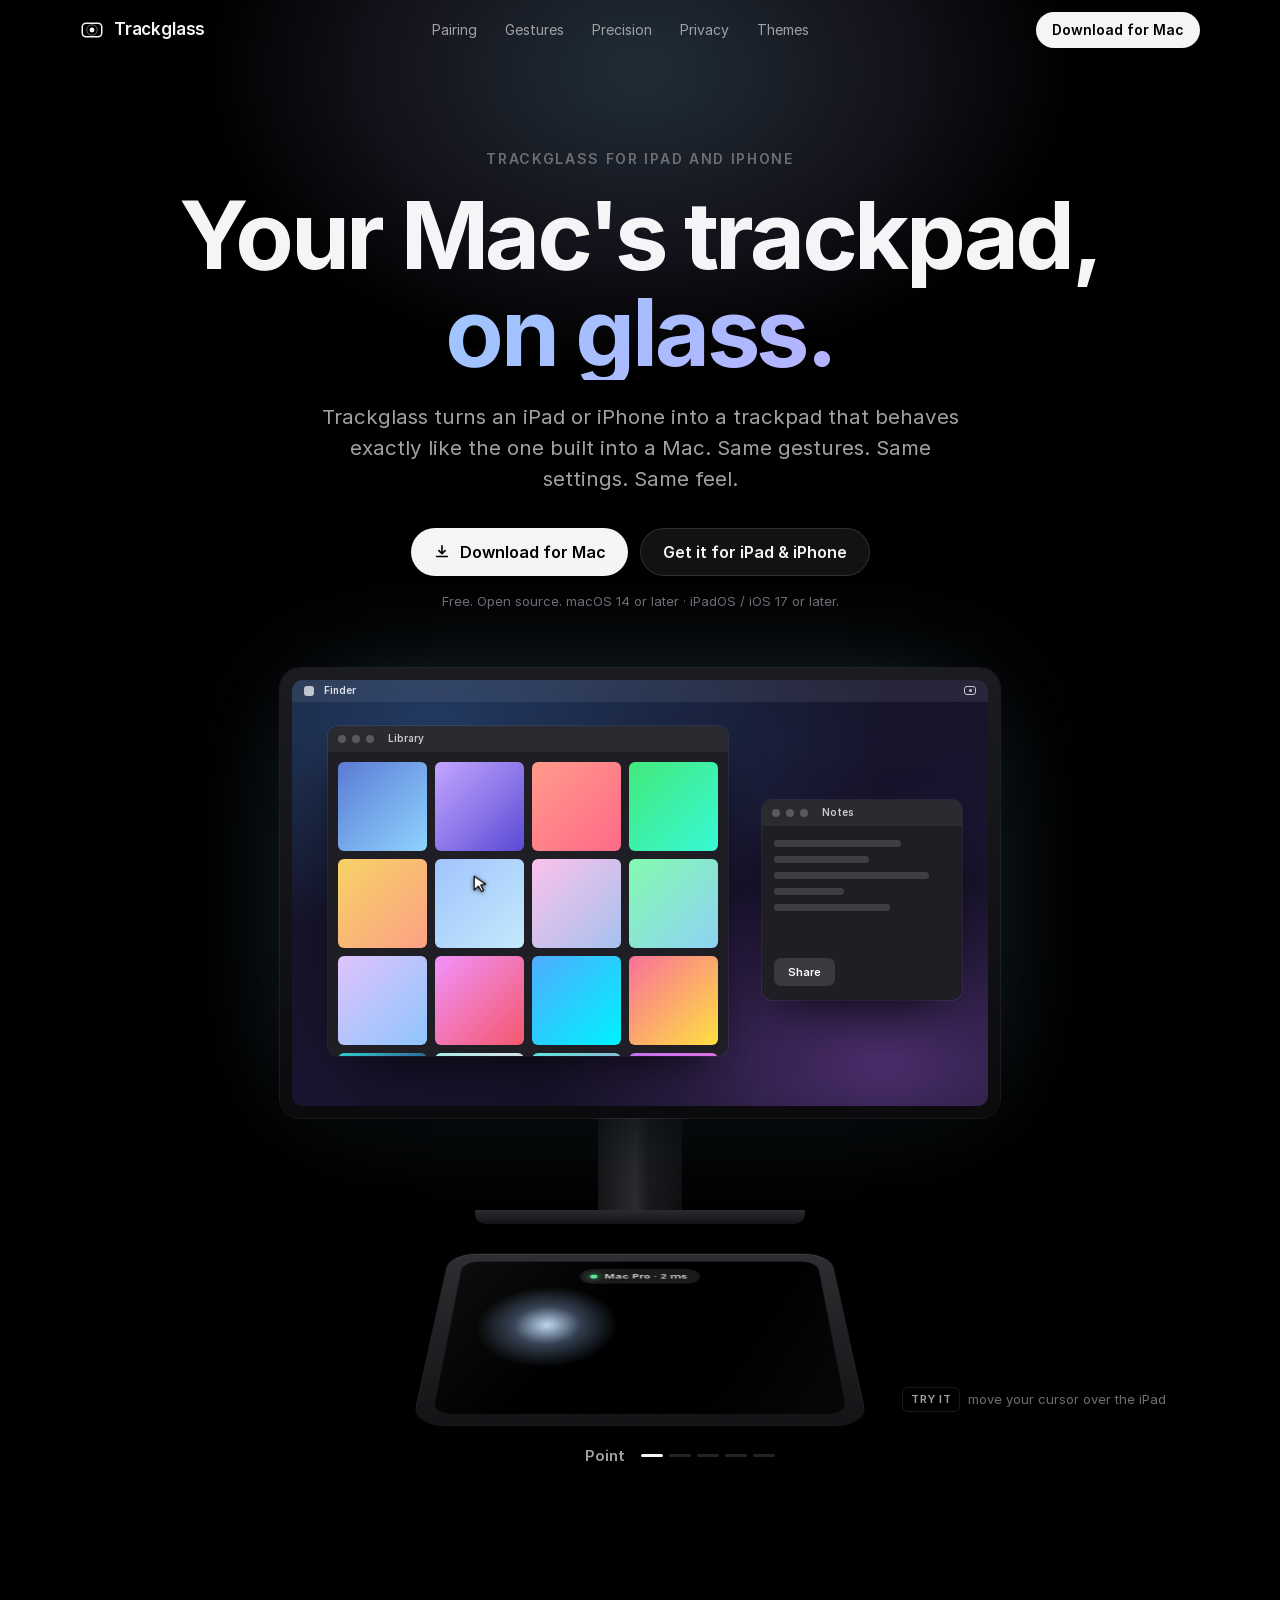
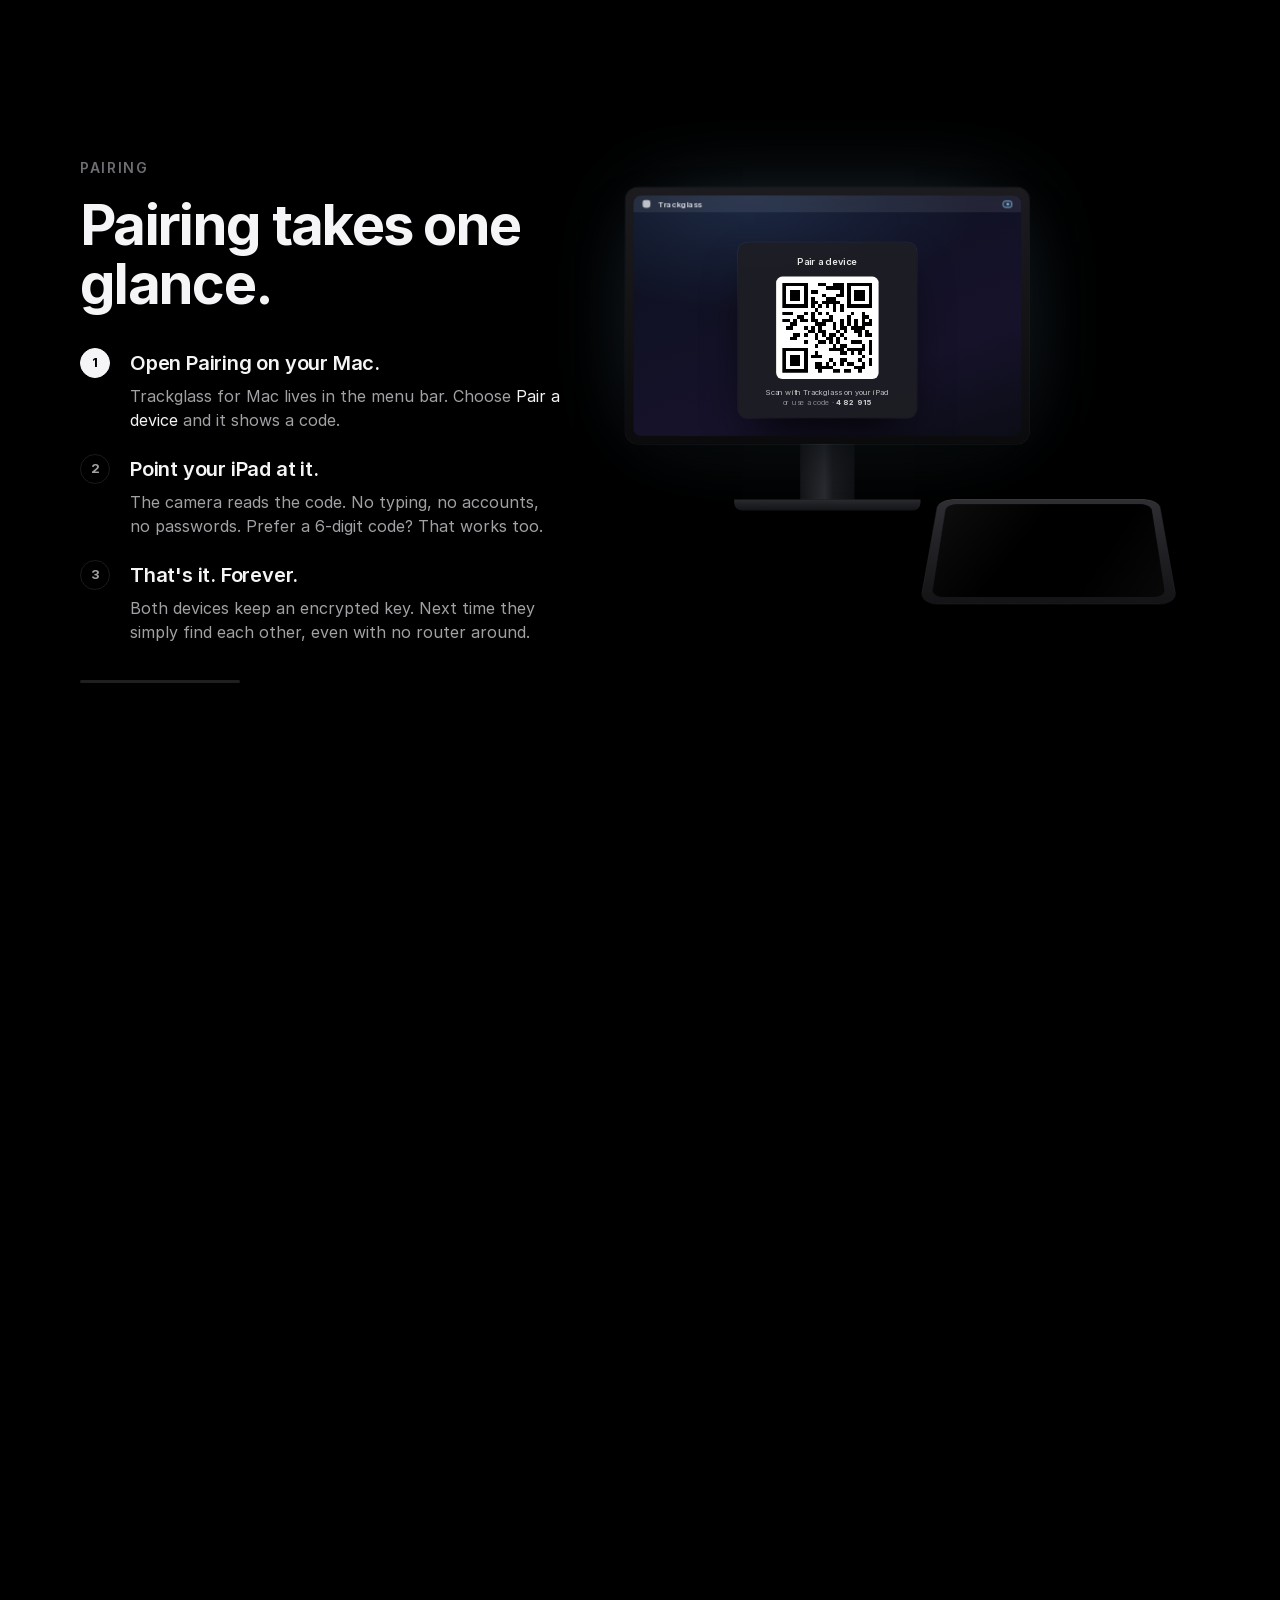
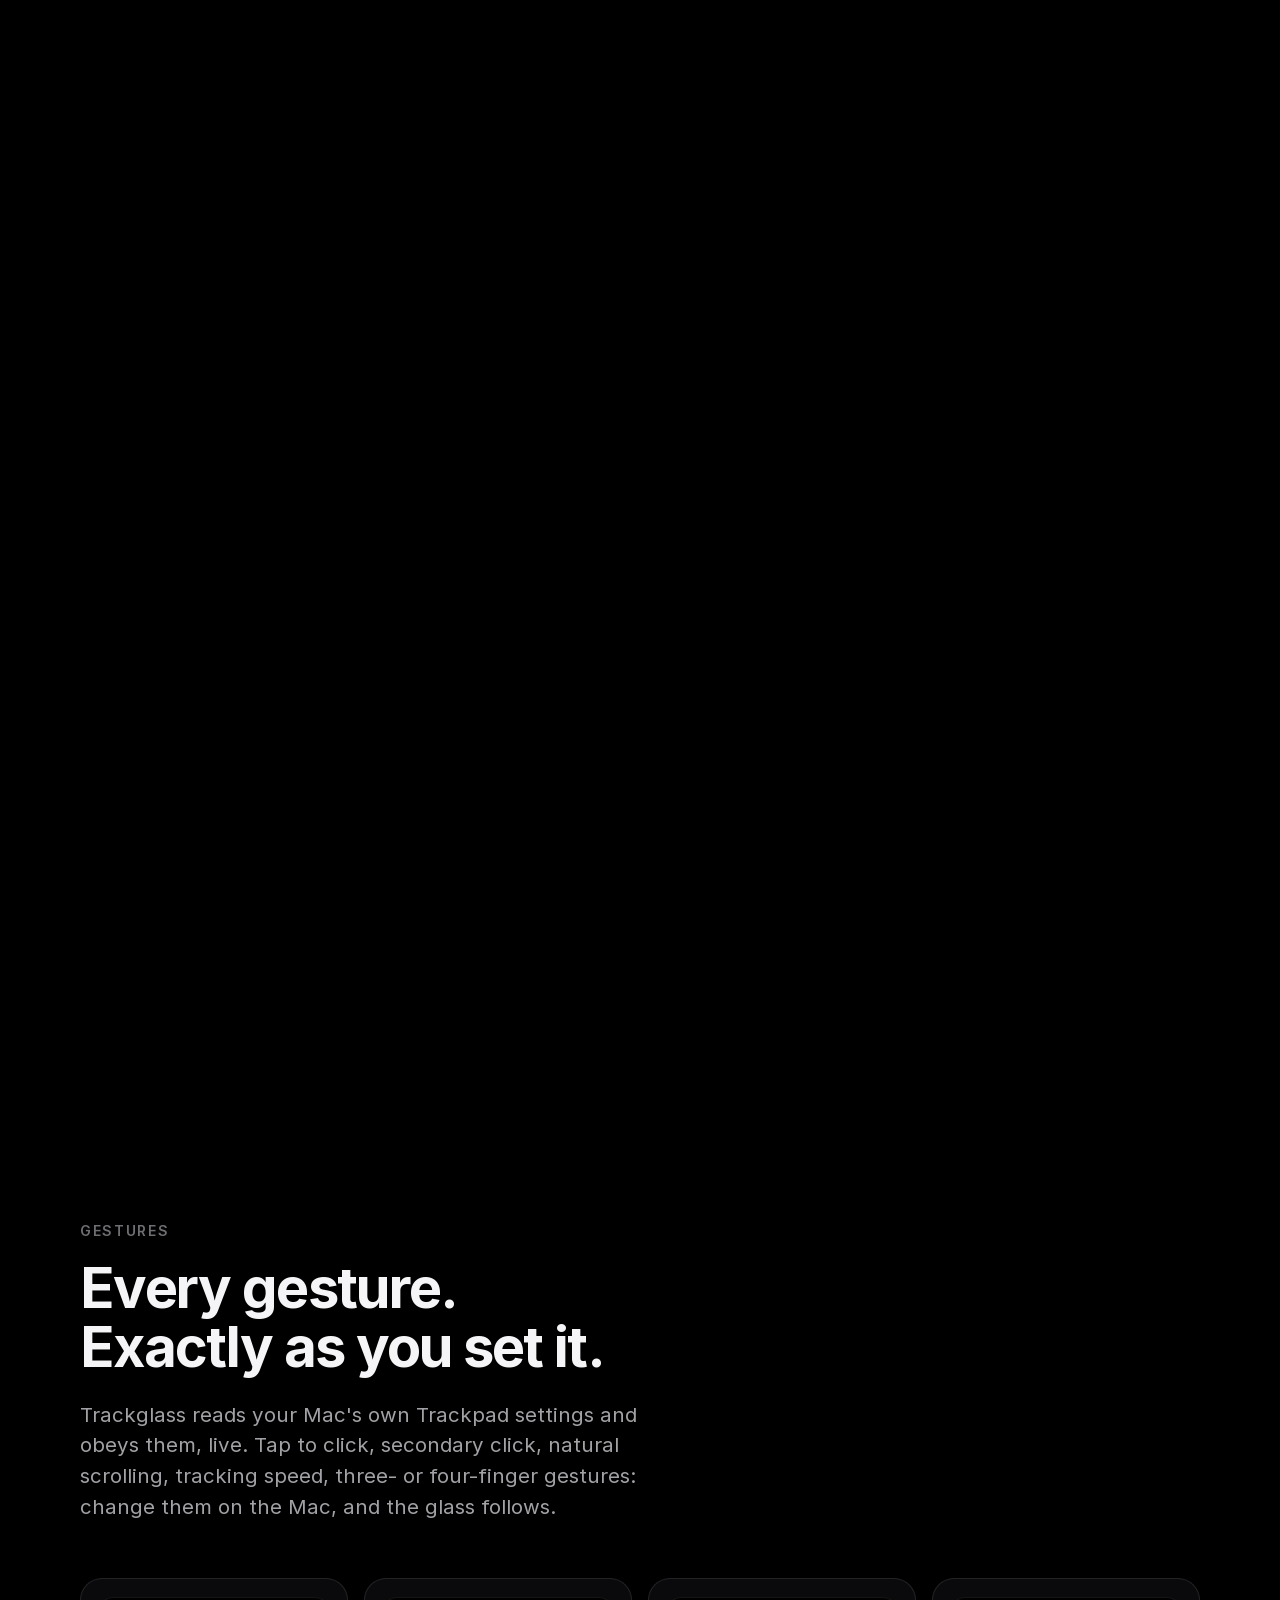
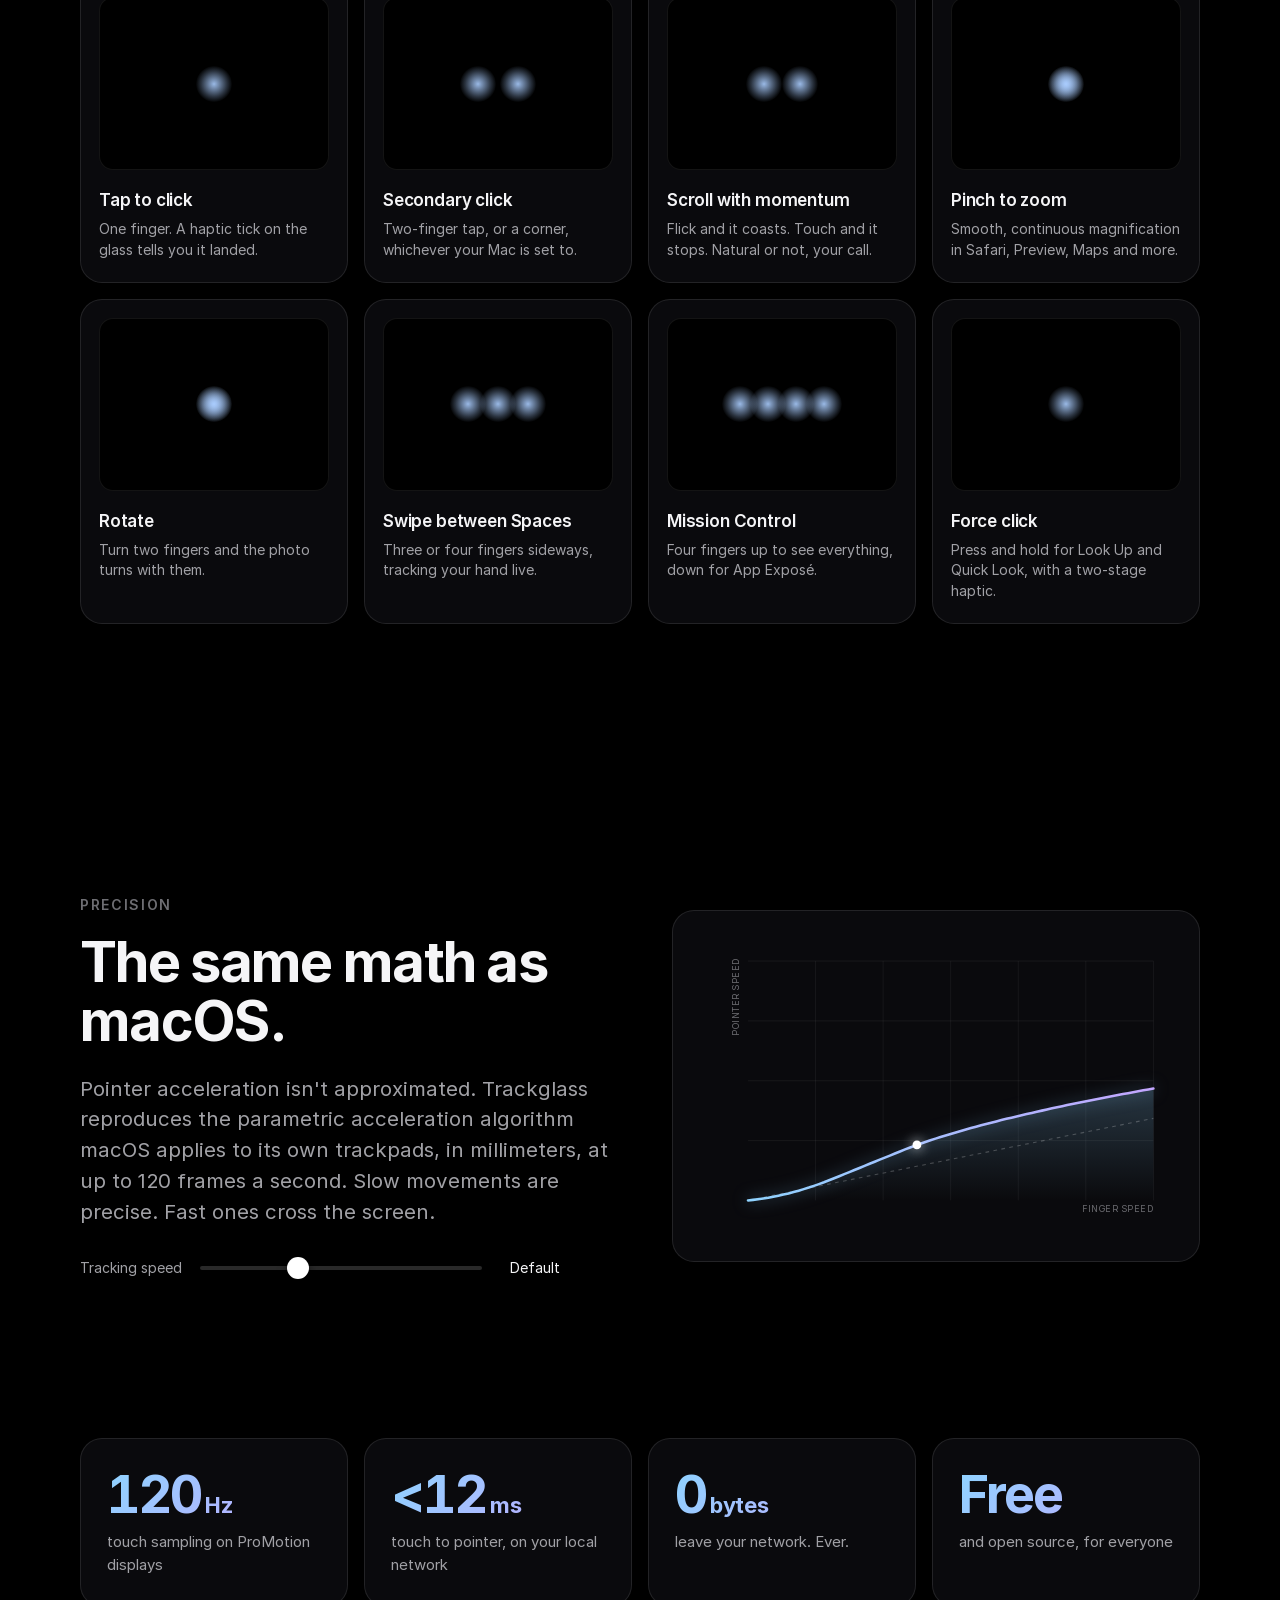
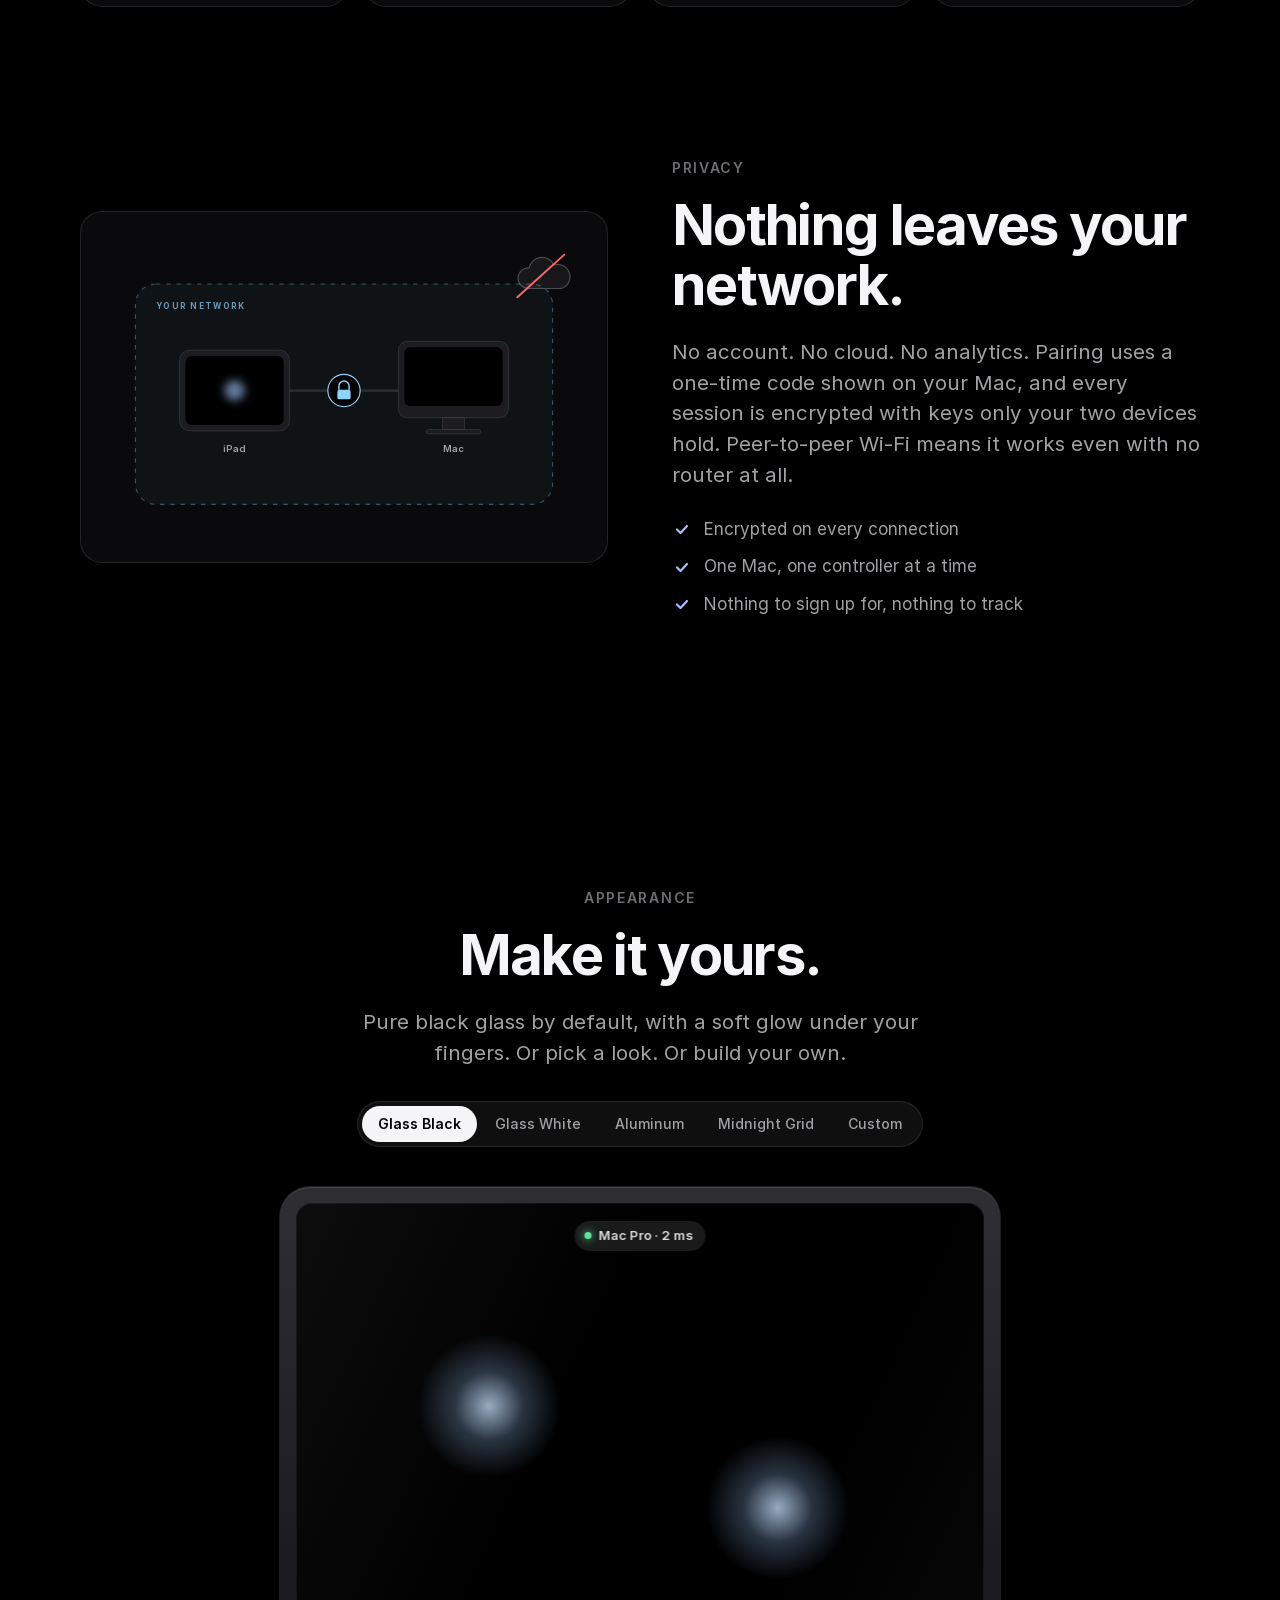
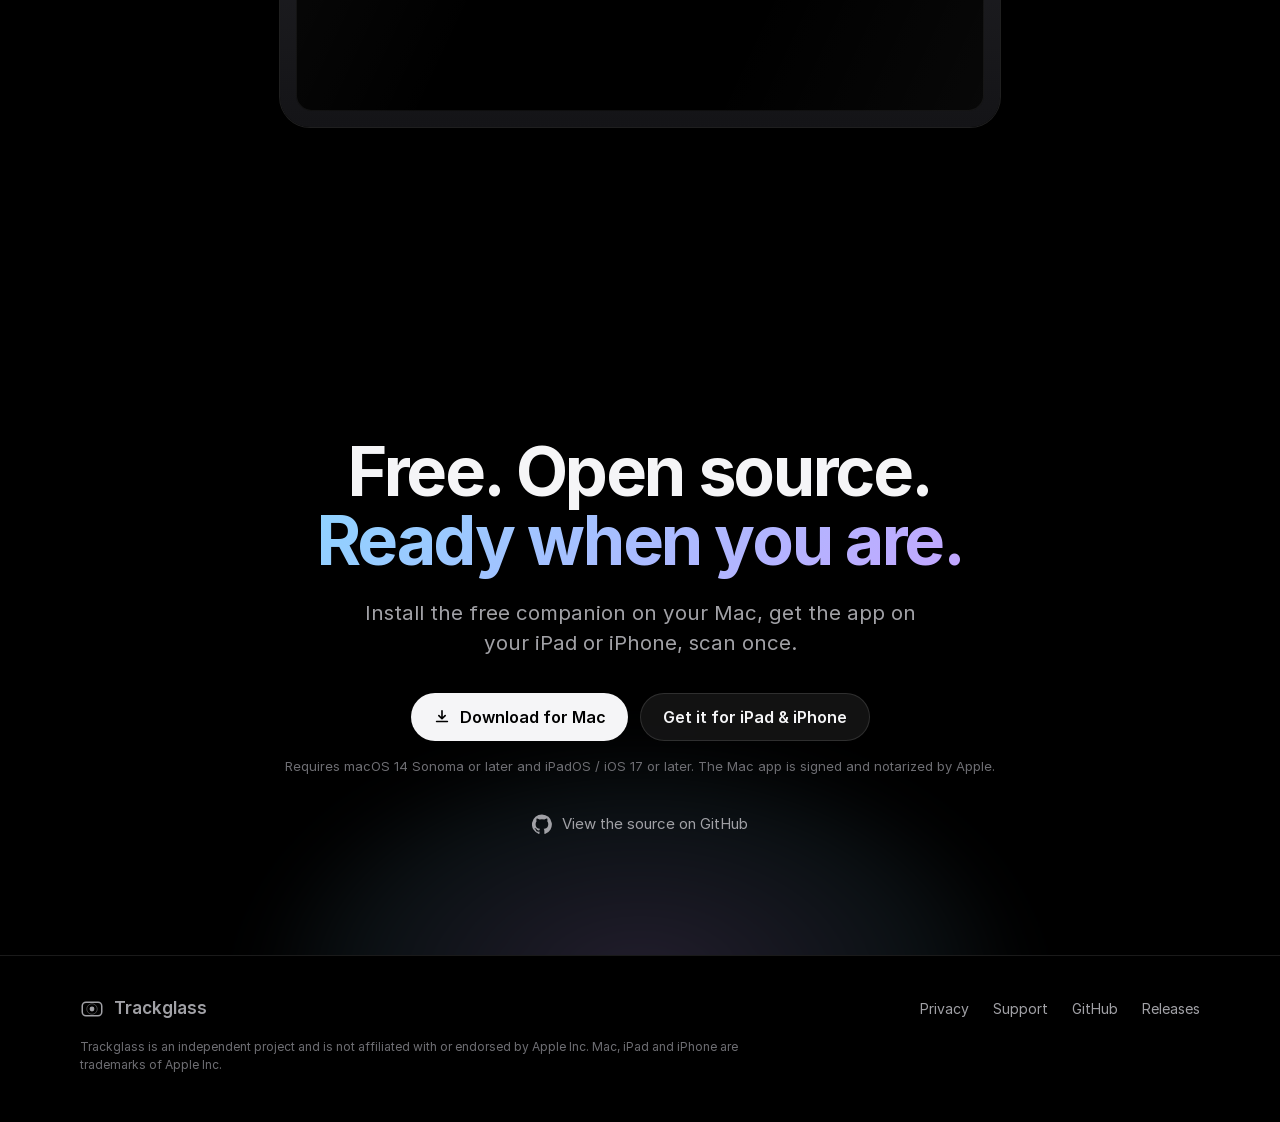
==== website/index.html @ 06919fca "touch pipeline tests, coalesced samples path, hosted CI and release polish" ====
<!doctype html>
<html lang="en" data-repo="simo-hue/TrackGlass">
<head>
  <meta charset="utf-8">
  <meta name="viewport" content="width=device-width, initial-scale=1, viewport-fit=cover">
  <title>Trackglass — Your Mac's trackpad, on glass</title>
  <meta name="description" content="Trackglass turns an iPad or iPhone into a trackpad that behaves exactly like the one built into a Mac. Same gestures, same settings, same feel. Free and open source.">
  <meta name="theme-color" content="#000000">
  <meta property="og:type" content="website">
  <meta property="og:title" content="Trackglass — Your Mac's trackpad, on glass">
  <meta property="og:description" content="Turn an iPad or iPhone into a trackpad that behaves exactly like your Mac's. Free, private, open source.">
  <meta property="og:image" content="https://simo-hue.github.io/TrackGlass/assets/og.png">
  <meta name="twitter:card" content="summary_large_image">
  <link rel="icon" href="assets/favicon.svg" type="image/svg+xml">
  <link rel="stylesheet" href="styles.css">
</head>
<body>

<a class="skip" href="#main">Skip to content</a>

<header class="nav" id="nav">
  <div class="nav__inner">
    <a class="brand" href="#top" aria-label="Trackglass home">
      <svg class="brand__mark" viewBox="0 0 32 32" aria-hidden="true">
        <rect x="3" y="7" width="26" height="18" rx="5" fill="none" stroke="currentColor" stroke-width="2"/>
        <circle cx="16" cy="16" r="3.2" fill="currentColor"/>
        <circle cx="16" cy="16" r="7" fill="none" stroke="currentColor" stroke-width="1.2" opacity=".45"/>
      </svg>
      <span>Trackglass</span>
    </a>
    <nav class="nav__links" aria-label="Sections">
      <a href="#pair">Pairing</a>
      <a href="#gestures">Gestures</a>
      <a href="#precision">Precision</a>
      <a href="#privacy">Privacy</a>
      <a href="#themes">Themes</a>
    </nav>
    <a class="btn btn--small" href="https://github.com/simo-hue/TrackGlass/releases/latest">Download for Mac</a>
  </div>
</header>

<main id="main">

<!-- ============================ HERO ============================ -->
<section class="hero" id="top">
  <div class="hero__glow" aria-hidden="true"></div>
  <div class="container hero__copy">
    <p class="eyebrow reveal">Trackglass for iPad and iPhone</p>
    <h1 class="display reveal" style="--d:.08s">
      <span class="line">Your Mac's trackpad,</span>
      <span class="line line--accent">on glass.</span>
    </h1>
    <p class="lede reveal" style="--d:.18s">
      Trackglass turns an iPad or iPhone into a trackpad that behaves exactly like the one built into a Mac.
      Same gestures. Same settings. Same feel.
    </p>
    <div class="cta reveal" style="--d:.26s">
      <a class="btn btn--primary" href="https://github.com/simo-hue/TrackGlass/releases/latest">
        <svg viewBox="0 0 20 20" aria-hidden="true"><path d="M10 3v9m0 0 3.5-3.5M10 12 6.5 8.5M4 15h12" fill="none" stroke="currentColor" stroke-width="1.8" stroke-linecap="round" stroke-linejoin="round"/></svg>
        Download for Mac
      </a>
      <a class="btn btn--ghost" href="APPSTORE_URL">Get it for iPad &amp; iPhone</a>
    </div>
    <p class="fineprint reveal" style="--d:.34s">Free. Open source. macOS 14 or later · iPadOS / iOS 17 or later.</p>
  </div>

  <!-- Live scene -->
  <div class="scene-wrap reveal" style="--d:.4s">
    <div class="stage-wrap" data-stage="1100x770" data-crop="150,800">
      <div class="stage hero-stage" id="heroStage">

        <!-- Desktop Mac: display on a stand -->
        <div class="monitor" id="heroDisplay">
          <div class="monitor__screen">
            <div class="desk" id="desk">
              <div class="space space--a">
                <div class="menubar"><span class="menubar__dot"></span><span class="menubar__t">Finder</span><span class="menubar__r"><i class="tg-icon"></i></span></div>
                <div class="win win--photos" id="winPhotos">
                  <div class="win__bar"><span></span><span></span><span></span><b>Library</b></div>
                  <div class="win__body" id="photoScroll">
                    <div class="grid" id="photoGrid"></div>
                  </div>
                </div>
                <div class="win win--small" id="winSide">
                  <div class="win__bar"><span></span><span></span><span></span><b>Notes</b></div>
                  <div class="win__lines">
                    <i style="width:72%"></i><i style="width:54%"></i><i style="width:88%"></i><i style="width:40%"></i><i style="width:66%"></i>
                  </div>
                  <button class="win__btn" id="demoBtn" tabindex="-1">Share</button>
                </div>
              </div>
              <div class="space space--b">
                <div class="menubar"><span class="menubar__dot"></span><span class="menubar__t">Mail</span><span class="menubar__r"><i class="tg-icon"></i></span></div>
                <div class="win win--mail">
                  <div class="win__bar"><span></span><span></span><span></span><b>Inbox</b></div>
                  <div class="mail">
                    <div class="mail__row"><i></i><b style="width:46%"></b><s style="width:62%"></s></div>
                    <div class="mail__row"><i></i><b style="width:30%"></b><s style="width:70%"></s></div>
                    <div class="mail__row"><i></i><b style="width:58%"></b><s style="width:48%"></s></div>
                    <div class="mail__row"><i></i><b style="width:36%"></b><s style="width:80%"></s></div>
                    <div class="mail__row"><i></i><b style="width:52%"></b><s style="width:56%"></s></div>
                    <div class="mail__row"><i></i><b style="width:40%"></b><s style="width:74%"></s></div>
                    <div class="mail__row"><i></i><b style="width:64%"></b><s style="width:50%"></s></div>
                  </div>
                </div>
              </div>
              <svg class="pointer" id="pointer" viewBox="0 0 24 24" aria-hidden="true">
                <path d="M5 3l14 9.5-6.2 1.1 3.6 6.4-2.6 1.4-3.6-6.4L5 19.5z" fill="#fff" stroke="#000" stroke-width="1.4" stroke-linejoin="round"/>
              </svg>
            </div>
          </div>
          <div class="monitor__neck"></div>
          <div class="monitor__foot"></div>
        </div>

        <!-- iPad lying on the desk -->
        <div class="ipad-perspective">
          <div class="ipad" id="heroIpad">
            <div class="ipad__glass" id="heroGlass" data-theme="glass-black">
              <div class="halo" id="halo0"></div>
              <div class="halo" id="halo1"></div>
              <div class="halo" id="halo2"></div>
              <div class="halo" id="halo3"></div>
              <div class="ripple" id="ripple"></div>
              <div class="pill" id="heroPill"><i></i>Mac Pro · 2 ms</div>
            </div>
          </div>
          <div class="ipad-shadow"></div>
        </div>

        <div class="hint" id="heroHint">
          <span class="hint__k">Try it</span> move your cursor over the iPad
        </div>
      </div>
    </div>
    <div class="caption" id="heroCaption" aria-live="polite">
      <span class="caption__label" id="captionLabel">Point</span>
      <span class="caption__steps" id="captionSteps"></span>
    </div>
  </div>
</section>

<!-- ============================ PAIRING ============================ -->
<section class="pair" id="pair">
  <div class="pair__sticky">
    <div class="container pair__grid">
      <div class="pair__text">
        <p class="eyebrow">Pairing</p>
        <h2 class="headline">Pairing takes one glance.</h2>
        <ol class="steps" id="pairSteps">
          <li class="step is-active" data-step="0">
            <span class="step__n">1</span>
            <div><h3>Open Pairing on your Mac.</h3><p>Trackglass for Mac lives in the menu bar. Choose <em>Pair a device</em> and it shows a code.</p></div>
          </li>
          <li class="step" data-step="1">
            <span class="step__n">2</span>
            <div><h3>Point your iPad at it.</h3><p>The camera reads the code. No typing, no accounts, no passwords. Prefer a 6-digit code? That works too.</p></div>
          </li>
          <li class="step" data-step="2">
            <span class="step__n">3</span>
            <div><h3>That's it. Forever.</h3><p>Both devices keep an encrypted key. Next time they simply find each other, even with no router around.</p></div>
          </li>
        </ol>
        <div class="pair__progress" aria-hidden="true"><i id="pairBar"></i></div>
      </div>

      <div class="pair__scene">
        <div class="stage-wrap" data-stage="760x640">
          <div class="stage pair-stage" id="pairStage">
            <div class="beam" id="beam"></div>
            <div class="monitor monitor--pair" id="pairDisplay">
              <div class="monitor__screen">
                <div class="desk desk--plain">
                  <div class="menubar"><span class="menubar__dot"></span><span class="menubar__t">Trackglass</span><span class="menubar__r"><i class="tg-icon tg-icon--on"></i></span></div>
                  <div class="pairwin" id="pairWin">
                    <div class="pairwin__title">Pair a device</div>
                    <div class="qr" id="qr" aria-label="Pairing code"></div>
                    <div class="pairwin__sub">Scan with Trackglass on your iPad<br><span>or use a code · <b>482 915</b></span></div>
                    <div class="pairwin__done" id="pairDone">
                      <svg viewBox="0 0 24 24" aria-hidden="true"><path d="M5 12.5l4.5 4.5L19 7.5" fill="none" stroke="currentColor" stroke-width="2.4" stroke-linecap="round" stroke-linejoin="round"/></svg>
                      Paired with iPad Pro
                    </div>
                  </div>
                  <svg class="pointer" viewBox="0 0 24 24" aria-hidden="true"><path d="M5 3l14 9.5-6.2 1.1 3.6 6.4-2.6 1.4-3.6-6.4L5 19.5z" fill="#fff" stroke="#000" stroke-width="1.4" stroke-linejoin="round"/></svg>
                </div>
              </div>
              <div class="monitor__neck"></div>
              <div class="monitor__foot"></div>
            </div>

            <div class="ipad-perspective ipad-perspective--pair">
              <div class="ipad ipad--pair" id="pairIpad">
                <div class="ipad__glass ipad__glass--camera" id="pairGlass">
                  <div class="cam" id="cam">
                    <div class="cam__qr" id="camQr"></div>
                    <div class="cam__frame"><i></i><i></i><i></i><i></i></div>
                    <div class="cam__scan"></div>
                  </div>
                  <div class="halo halo--static"></div>
                  <div class="pill pill--pair" id="pairPill"><i></i>Mac Pro · 2 ms</div>
                </div>
              </div>
              <div class="ipad-shadow"></div>
            </div>
          </div>
        </div>
      </div>
    </div>
  </div>
</section>

<!-- ============================ GESTURES ============================ -->
<section class="section" id="gestures">
  <div class="container">
    <p class="eyebrow reveal">Gestures</p>
    <h2 class="headline reveal" style="--d:.06s">Every gesture.<br>Exactly as you set it.</h2>
    <p class="lede lede--narrow reveal" style="--d:.12s">
      Trackglass reads your Mac's own Trackpad settings and obeys them, live. Tap to click, secondary click,
      natural scrolling, tracking speed, three- or four-finger gestures: change them on the Mac, and the glass follows.
    </p>
    <ul class="cards" id="gestureCards">
      <li class="card reveal"><div class="pad g-tap"><i></i></div><h3>Tap to click</h3><p>One finger. A haptic tick on the glass tells you it landed.</p></li>
      <li class="card reveal" style="--d:.05s"><div class="pad g-tap2"><i></i><i></i></div><h3>Secondary click</h3><p>Two-finger tap, or a corner, whichever your Mac is set to.</p></li>
      <li class="card reveal" style="--d:.1s"><div class="pad g-scroll"><i></i><i></i></div><h3>Scroll with momentum</h3><p>Flick and it coasts. Touch and it stops. Natural or not, your call.</p></li>
      <li class="card reveal" style="--d:.15s"><div class="pad g-pinch"><i></i><i></i></div><h3>Pinch to zoom</h3><p>Smooth, continuous magnification in Safari, Preview, Maps and more.</p></li>
      <li class="card reveal" style="--d:.2s"><div class="pad g-rotate"><i></i><i></i></div><h3>Rotate</h3><p>Turn two fingers and the photo turns with them.</p></li>
      <li class="card reveal" style="--d:.25s"><div class="pad g-swipe"><i></i><i></i><i></i></div><h3>Swipe between Spaces</h3><p>Three or four fingers sideways, tracking your hand live.</p></li>
      <li class="card reveal" style="--d:.3s"><div class="pad g-mission"><i></i><i></i><i></i><i></i></div><h3>Mission Control</h3><p>Four fingers up to see everything, down for App Exposé.</p></li>
      <li class="card reveal" style="--d:.35s"><div class="pad g-force"><i></i></div><h3>Force click</h3><p>Press and hold for Look Up and Quick Look, with a two-stage haptic.</p></li>
    </ul>
  </div>
</section>

<!-- ============================ PRECISION ============================ -->
<section class="section section--split" id="precision">
  <div class="container split">
    <div class="split__text">
      <p class="eyebrow reveal">Precision</p>
      <h2 class="headline reveal" style="--d:.06s">The same math as macOS.</h2>
      <p class="lede reveal" style="--d:.12s">
        Pointer acceleration isn't approximated. Trackglass reproduces the parametric acceleration algorithm macOS
        applies to its own trackpads, in millimeters, at up to 120 frames a second. Slow movements are precise.
        Fast ones cross the screen.
      </p>
      <div class="control reveal" style="--d:.18s">
        <label for="speed">Tracking speed</label>
        <input id="speed" type="range" min="0" max="3" step="0.125" value="1" aria-describedby="speedVal">
        <output id="speedVal" for="speed">Default</output>
      </div>
    </div>
    <div class="split__visual reveal" style="--d:.12s">
      <svg class="curve" id="curve" viewBox="0 0 640 400" role="img" aria-label="Pointer acceleration curve">
        <defs>
          <linearGradient id="curveGrad" x1="0" x2="1" y1="0" y2="0">
            <stop offset="0" stop-color="#8fd3ff"/><stop offset="1" stop-color="#c3a6ff"/>
          </linearGradient>
          <linearGradient id="curveFill" x1="0" x2="0" y1="0" y2="1">
            <stop offset="0" stop-color="#8fd3ff" stop-opacity=".22"/><stop offset="1" stop-color="#8fd3ff" stop-opacity="0"/>
          </linearGradient>
        </defs>
        <g class="curve__grid" id="curveGrid"></g>
        <path id="curveFillPath" fill="url(#curveFill)"/>
        <path id="curveLinear" class="curve__linear"/>
        <path id="curvePath" class="curve__path" stroke="url(#curveGrad)"/>
        <circle id="curveDot" class="curve__dot" r="6"/>
        <text class="curve__axis" x="616" y="372" text-anchor="end">finger speed</text>
        <text class="curve__axis" x="52" y="26" transform="rotate(-90 52 26)" text-anchor="end">pointer speed</text>
      </svg>
    </div>
  </div>
</section>

<!-- ============================ SPEED ============================ -->
<section class="section section--stats" id="speed">
  <div class="container">
    <ul class="stats">
      <li class="stat reveal"><b><span data-count="120">0</span><small>Hz</small></b><span>touch sampling on ProMotion displays</span></li>
      <li class="stat reveal" style="--d:.06s"><b>&lt;<span data-count="12">0</span><small>ms</small></b><span>touch to pointer, on your local network</span></li>
      <li class="stat reveal" style="--d:.12s"><b><span data-count="0">0</span><small>bytes</small></b><span>leave your network. Ever.</span></li>
      <li class="stat reveal" style="--d:.18s"><b>Free</b><span>and open source, for everyone</span></li>
    </ul>
  </div>
</section>

<!-- ============================ PRIVACY ============================ -->
<section class="section section--split section--privacy" id="privacy">
  <div class="container split split--reverse">
    <div class="split__text">
      <p class="eyebrow reveal">Privacy</p>
      <h2 class="headline reveal" style="--d:.06s">Nothing leaves your network.</h2>
      <p class="lede reveal" style="--d:.12s">
        No account. No cloud. No analytics. Pairing uses a one-time code shown on your Mac, and every session is
        encrypted with keys only your two devices hold. Peer-to-peer Wi‑Fi means it works even with no router at all.
      </p>
      <ul class="checks reveal" style="--d:.18s">
        <li>Encrypted on every connection</li>
        <li>One Mac, one controller at a time</li>
        <li>Nothing to sign up for, nothing to track</li>
      </ul>
    </div>
    <div class="split__visual reveal" style="--d:.12s">
      <svg class="net" viewBox="0 0 640 400" role="img" aria-label="iPad and Mac connected inside your network, with the cloud outside">
        <defs>
          <linearGradient id="linkGrad" x1="0" x2="1"><stop offset="0" stop-color="#8fd3ff"/><stop offset="1" stop-color="#c3a6ff"/></linearGradient>
        </defs>
        <rect class="net__zone" x="36" y="60" width="568" height="300" rx="28"/>
        <text class="net__zoneLabel" x="64" y="94">YOUR NETWORK</text>
        <!-- iPad -->
        <g transform="translate(96,150)">
          <rect class="net__device" x="0" y="0" width="150" height="110" rx="14"/>
          <rect class="net__screen" x="8" y="8" width="134" height="94" rx="9"/>
          <circle class="net__halo" cx="75" cy="55" r="14"/>
          <text class="net__label" x="75" y="138" text-anchor="middle">iPad</text>
        </g>
        <!-- link -->
        <path id="netLink" class="net__link" d="M246 205 C 300 205, 340 205, 394 205"/>
        <path id="netLinkFlow" class="net__flow" d="M246 205 C 300 205, 340 205, 394 205"/>
        <g class="net__lock" transform="translate(320,205)">
          <circle r="22"/>
          <path d="M-7 -1 v-5 a7 7 0 0 1 14 0 v5" fill="none" stroke="currentColor" stroke-width="2"/>
          <rect x="-9" y="-1" width="18" height="13" rx="3" fill="currentColor"/>
        </g>
        <!-- Mac -->
        <g transform="translate(394,138)">
          <rect class="net__device" x="0" y="0" width="150" height="104" rx="12"/>
          <rect class="net__screen" x="8" y="8" width="134" height="80" rx="8"/>
          <rect class="net__device" x="60" y="104" width="30" height="16"/>
          <rect class="net__device" x="38" y="120" width="74" height="6" rx="3"/>
          <text class="net__label" x="75" y="150" text-anchor="middle">Mac</text>
        </g>
        <!-- cloud outside -->
        <g class="net__cloud" transform="translate(548,22)">
          <path d="M22 44a14 14 0 0 1 2-28 18 18 0 0 1 34-4 12 12 0 0 1 10 32z"/>
          <path d="M8 56 L72 -2" class="net__strike"/>
        </g>
      </svg>
    </div>
  </div>
</section>

<!-- ============================ THEMES ============================ -->
<section class="section" id="themes">
  <div class="container themes">
    <p class="eyebrow reveal">Appearance</p>
    <h2 class="headline reveal" style="--d:.06s">Make it yours.</h2>
    <p class="lede lede--narrow reveal" style="--d:.12s">Pure black glass by default, with a soft glow under your fingers. Or pick a look. Or build your own.</p>
    <div class="seg reveal" style="--d:.18s" role="tablist" aria-label="Theme">
      <button role="tab" aria-selected="true" data-theme="glass-black">Glass Black</button>
      <button role="tab" aria-selected="false" data-theme="glass-white">Glass White</button>
      <button role="tab" aria-selected="false" data-theme="aluminum">Aluminum</button>
      <button role="tab" aria-selected="false" data-theme="grid">Midnight Grid</button>
      <button role="tab" aria-selected="false" data-theme="custom">Custom</button>
    </div>
    <div class="theme-stage reveal" style="--d:.24s">
      <div class="ipad ipad--theme">
        <div class="ipad__glass" id="themeGlass" data-theme="glass-black">
          <div class="halo halo--loop halo--l1"></div>
          <div class="halo halo--loop halo--l2"></div>
          <div class="pill pill--theme"><i></i>Mac Pro · 2 ms</div>
        </div>
      </div>
    </div>
  </div>
</section>

<!-- ============================ DOWNLOAD ============================ -->
<section class="section download" id="download">
  <div class="container download__inner">
    <h2 class="display display--small reveal">Free. Open source.<br><span class="line--accent">Ready when you are.</span></h2>
    <p class="lede lede--narrow reveal" style="--d:.08s">Install the free companion on your Mac, get the app on your iPad or iPhone, scan once.</p>
    <div class="cta cta--center reveal" style="--d:.14s">
      <a class="btn btn--primary" href="https://github.com/simo-hue/TrackGlass/releases/latest">
        <svg viewBox="0 0 20 20" aria-hidden="true"><path d="M10 3v9m0 0 3.5-3.5M10 12 6.5 8.5M4 15h12" fill="none" stroke="currentColor" stroke-width="1.8" stroke-linecap="round" stroke-linejoin="round"/></svg>
        Download for Mac
      </a>
      <a class="btn btn--ghost" href="APPSTORE_URL">Get it for iPad &amp; iPhone</a>
    </div>
    <p class="fineprint reveal" style="--d:.2s">Requires macOS 14 Sonoma or later and iPadOS / iOS 17 or later. The Mac app is signed and notarized by Apple.</p>
    <a class="gh reveal" style="--d:.26s" href="https://github.com/simo-hue/TrackGlass">
      <svg viewBox="0 0 24 24" aria-hidden="true"><path fill="currentColor" d="M12 .5a12 12 0 0 0-3.8 23.4c.6.1.8-.3.8-.6v-2.2c-3.3.7-4-1.4-4-1.4-.6-1.4-1.4-1.8-1.4-1.8-1.1-.7.1-.7.1-.7 1.2.1 1.8 1.2 1.8 1.2 1.1 1.9 2.8 1.3 3.5 1 .1-.8.4-1.3.8-1.6-2.7-.3-5.5-1.3-5.5-5.9 0-1.3.5-2.4 1.2-3.2-.1-.3-.5-1.5.1-3.2 0 0 1-.3 3.3 1.2a11.5 11.5 0 0 1 6 0c2.3-1.5 3.3-1.2 3.3-1.2.6 1.7.2 2.9.1 3.2.8.8 1.2 1.9 1.2 3.2 0 4.6-2.8 5.6-5.5 5.9.4.4.8 1.1.8 2.2v3.3c0 .3.2.7.8.6A12 12 0 0 0 12 .5z"/></svg>
      View the source on GitHub
    </a>
  </div>
</section>

</main>

<footer class="footer">
  <div class="container footer__inner">
    <div class="footer__brand">
      <svg class="brand__mark" viewBox="0 0 32 32" aria-hidden="true"><rect x="3" y="7" width="26" height="18" rx="5" fill="none" stroke="currentColor" stroke-width="2"/><circle cx="16" cy="16" r="3.2" fill="currentColor"/><circle cx="16" cy="16" r="7" fill="none" stroke="currentColor" stroke-width="1.2" opacity=".45"/></svg>
      <span>Trackglass</span>
    </div>
    <nav class="footer__links" aria-label="Footer">
      <a href="privacy.html">Privacy</a>
      <a href="support.html">Support</a>
      <a href="https://github.com/simo-hue/TrackGlass">GitHub</a>
      <a href="https://github.com/simo-hue/TrackGlass/releases">Releases</a>
    </nav>
    <p class="footer__legal">
      Trackglass is an independent project and is not affiliated with or endorsed by Apple Inc.
      Mac, iPad and iPhone are trademarks of Apple Inc.
    </p>
  </div>
</footer>

<script src="main.js" defer></script>
</body>
</html>
---- website/styles.css ----
/* ==========================================================================
   Trackglass — site styles
   Self-contained: no external requests. Fonts are self-hosted (Inter, OFL).
   ========================================================================== */

@font-face { font-family: "Inter"; font-weight: 400; font-style: normal; font-display: swap; src: url("assets/fonts/Inter-Regular.woff2") format("woff2"); }
@font-face { font-family: "Inter"; font-weight: 500; font-style: normal; font-display: swap; src: url("assets/fonts/Inter-Medium.woff2") format("woff2"); }
@font-face { font-family: "Inter"; font-weight: 600; font-style: normal; font-display: swap; src: url("assets/fonts/Inter-SemiBold.woff2") format("woff2"); }
@font-face { font-family: "Inter"; font-weight: 700; font-style: normal; font-display: swap; src: url("assets/fonts/Inter-Bold.woff2") format("woff2"); }

:root {
  --bg: #000;
  --bg-2: #0a0a0d;
  --bg-3: #121216;
  --fg: #f5f5f7;
  --fg-2: #a1a1a6;
  --fg-3: #6e6e73;
  --line: rgba(255,255,255,.1);
  --accent-a: #8fd3ff;
  --accent-b: #c3a6ff;
  --accent: linear-gradient(135deg, var(--accent-a), var(--accent-b));
  --glow: rgba(143,211,255,.35);
  --font: "Inter", -apple-system, BlinkMacSystemFont, "SF Pro Display", "SF Pro Text", "Helvetica Neue", Helvetica, Arial, sans-serif;
  --ease: cubic-bezier(.22,.61,.36,1);
  --ease-io: cubic-bezier(.65,0,.35,1);
  --container: 1120px;
  --radius: 22px;
}

*, *::before, *::after { box-sizing: border-box; }
html { scroll-behavior: smooth; scroll-padding-top: 72px; -webkit-text-size-adjust: 100%; }
body {
  margin: 0; background: var(--bg); color: var(--fg);
  font-family: var(--font); font-size: 17px; line-height: 1.5;
  -webkit-font-smoothing: antialiased; -moz-osx-font-smoothing: grayscale;
  overflow-x: hidden;
}
h1, h2, h3, p, ul, ol { margin: 0; }
ul, ol { padding: 0; list-style: none; }
a { color: inherit; text-decoration: none; }
button { font: inherit; color: inherit; background: none; border: 0; cursor: pointer; }
svg { display: block; }
::selection { background: rgba(143,211,255,.35); }

.skip { position: absolute; left: -9999px; top: 8px; padding: 8px 12px; background: var(--fg); color: #000; border-radius: 8px; z-index: 100; }
.skip:focus { left: 8px; }

.container { width: min(var(--container), calc(100% - 48px)); margin-inline: auto; }

/* ----- Type ----- */
.eyebrow { font-size: 14px; font-weight: 600; letter-spacing: .12em; text-transform: uppercase; color: var(--fg-3); margin-bottom: 18px; }
.display { font-size: clamp(42px, 7.4vw, 96px); line-height: 1.02; letter-spacing: -.035em; font-weight: 700; }
.display--small { font-size: clamp(34px, 5.4vw, 68px); }
.display .line { display: block; }
.line--accent { background: var(--accent); -webkit-background-clip: text; background-clip: text; color: transparent; }
.headline { font-size: clamp(32px, 4.6vw, 56px); line-height: 1.06; letter-spacing: -.03em; font-weight: 700; }
.lede { font-size: clamp(18px, 1.6vw, 21px); line-height: 1.5; color: var(--fg-2); max-width: 640px; margin-top: 22px; }
.lede--narrow { max-width: 560px; }
.fineprint { font-size: 13px; color: var(--fg-3); margin-top: 16px; }
em { font-style: normal; color: var(--fg); }

/* ----- Buttons ----- */
.btn {
  display: inline-flex; align-items: center; gap: 9px; height: 48px; padding: 0 22px; border-radius: 999px;
  font-weight: 600; font-size: 16px; white-space: nowrap;
  transition: transform .25s var(--ease), background .25s var(--ease), box-shadow .25s var(--ease), color .25s;
}
.btn svg { width: 18px; height: 18px; }
.btn:active { transform: scale(.97); }
.btn--primary { background: var(--fg); color: #000; box-shadow: 0 0 0 0 var(--glow); }
.btn--primary:hover { box-shadow: 0 0 36px 2px var(--glow); }
.btn--ghost { color: var(--fg); background: rgba(255,255,255,.07); border: 1px solid rgba(255,255,255,.12); backdrop-filter: blur(8px); }
.btn--ghost:hover { background: rgba(255,255,255,.12); }
.btn--small { height: 36px; padding: 0 16px; font-size: 14px; background: var(--fg); color: #000; }
.btn--small:hover { box-shadow: 0 0 24px 0 var(--glow); }
.cta { display: flex; flex-wrap: wrap; gap: 12px; margin-top: 34px; }
.cta--center { justify-content: center; }

/* ----- Nav ----- */
.nav { position: fixed; inset: 0 0 auto 0; z-index: 50; height: 60px; transition: background .4s, border-color .4s; border-bottom: 1px solid transparent; }
.nav.is-solid { background: rgba(0,0,0,.6); backdrop-filter: saturate(160%) blur(18px); -webkit-backdrop-filter: saturate(160%) blur(18px); border-color: var(--line); }
.nav__inner { height: 100%; width: min(var(--container), calc(100% - 40px)); margin-inline: auto; display: flex; align-items: center; justify-content: space-between; gap: 24px; }
.brand { display: inline-flex; align-items: center; gap: 10px; font-weight: 600; font-size: 17px; letter-spacing: -.01em; }
.brand__mark { width: 24px; height: 24px; }
.nav__links { display: flex; gap: 28px; font-size: 14px; color: var(--fg-2); }
.nav__links a { position: relative; transition: color .2s; }
.nav__links a:hover { color: var(--fg); }

/* ----- Reveal on scroll ----- */
.reveal { opacity: 0; transform: translateY(22px); transition: opacity .9s var(--ease) var(--d, 0s), transform .9s var(--ease) var(--d, 0s); }
.reveal.in { opacity: 1; transform: none; }

/* ==========================================================================
   HERO
   ========================================================================== */
.hero { position: relative; padding: 148px 0 40px; overflow: hidden; }
.hero__glow {
  position: absolute; left: 50%; top: -340px; width: 1200px; height: 820px; transform: translateX(-50%); will-change: transform;
  background: radial-gradient(closest-side, rgba(143,211,255,.22), rgba(195,166,255,.1) 45%, transparent 72%);
  filter: blur(20px); pointer-events: none;
}
.hero__copy { position: relative; text-align: center; display: flex; flex-direction: column; align-items: center; }
.hero__copy .lede { margin-inline: auto; }
.hero .cta { justify-content: center; }

.scene-wrap { position: relative; width: min(1100px, calc(100% - 24px)); margin: 56px auto 0; }

/* Stage: fixed design coordinates, scaled by JS */
.stage-wrap { position: relative; width: 100%; aspect-ratio: var(--w) / var(--h); }
.stage { position: absolute; left: 0; top: 0; width: 1100px; height: calc(var(--h) * 1px); transform-origin: 0 0; transform: translateX(var(--ox, 0px)) scale(var(--s, 1)); }
.pair-stage { width: 760px; }

/* ----- Display (desktop Mac) ----- */
.monitor { position: absolute; left: 190px; top: 0; width: 720px; }
.monitor__screen {
  position: relative; width: 720px; height: 450px; padding: 12px; border-radius: 20px;
  background: linear-gradient(180deg, #1c1c20, #0b0b0d);
  box-shadow: 0 0 0 1px rgba(255,255,255,.08), 0 40px 80px -30px rgba(0,0,0,.9), 0 0 120px -40px var(--glow);
}
.monitor__neck { width: 84px; height: 92px; margin: 0 auto; background: linear-gradient(90deg, #141416, #2c2c31 45%, #1a1a1e 60%, #0f0f11); }
.monitor__foot { width: 330px; height: 14px; margin: 0 auto; border-radius: 0 0 10px 10px; background: linear-gradient(180deg, #2b2b30, #151518); box-shadow: 0 10px 30px -10px rgba(0,0,0,.8); }

.desk {
  position: relative; width: 100%; height: 100%; overflow: hidden; border-radius: 10px;
  background:
    radial-gradient(120% 90% at 20% 10%, #243b63 0%, transparent 55%),
    radial-gradient(90% 80% at 85% 90%, #4a2d6b 0%, transparent 55%),
    linear-gradient(160deg, #0f1422, #1b1430 60%, #0c0f1a);
}
.desk--plain {
  background:
    radial-gradient(100% 80% at 30% 0%, #1d2a44 0%, transparent 60%),
    linear-gradient(160deg, #0c1120, #16122a 70%, #0b0d16);
}
.space { position: absolute; inset: 0; transform: translateX(var(--shift, 0px)); transition: transform .6s var(--ease-io); }
.space--b { --shift: 100%; }
.desk.is-space-b .space--a { --shift: -100%; }
.desk.is-space-b .space--b { --shift: 0%; }

.menubar { position: absolute; inset: 0 0 auto 0; height: 22px; display: flex; align-items: center; gap: 10px; padding: 0 12px; background: rgba(255,255,255,.08); backdrop-filter: blur(10px); font-size: 10px; color: rgba(255,255,255,.85); }
.menubar__dot { width: 10px; height: 10px; border-radius: 3px; background: rgba(255,255,255,.7); }
.menubar__t { font-weight: 600; }
.menubar__r { margin-left: auto; display: flex; align-items: center; gap: 6px; }
.tg-icon { width: 12px; height: 9px; border: 1.5px solid rgba(255,255,255,.75); border-radius: 3px; position: relative; display: block; }
.tg-icon::after { content: ""; position: absolute; left: 50%; top: 50%; width: 3px; height: 3px; margin: -1.5px; border-radius: 50%; background: rgba(255,255,255,.75); }
.tg-icon--on { border-color: var(--accent-a); }
.tg-icon--on::after { background: var(--accent-a); box-shadow: 0 0 6px var(--accent-a); }

.win { position: absolute; border-radius: 10px; background: #1e1e24; box-shadow: 0 20px 50px -20px rgba(0,0,0,.9), 0 0 0 1px rgba(255,255,255,.08); overflow: hidden; }
.win__bar { height: 26px; display: flex; align-items: center; gap: 6px; padding: 0 10px; background: #2a2a31; font-size: 10px; color: rgba(255,255,255,.75); }
.win__bar span { width: 8px; height: 8px; border-radius: 50%; background: rgba(255,255,255,.22); }
.win__bar b { margin-left: 8px; font-weight: 600; }
.win--photos { left: 36px; top: 46px; width: 400px; height: 330px; }
.win__body { position: absolute; inset: 26px 0 0 0; overflow: hidden; }
.grid { display: grid; grid-template-columns: repeat(4, 1fr); gap: 8px; padding: 10px; transform: translateY(var(--scroll, 0px)) scale(var(--zoom, 1)); transform-origin: 50% 35%; will-change: transform; }
.grid i { display: block; aspect-ratio: 1; border-radius: 6px; }
.win--small { left: 470px; top: 120px; width: 200px; height: 200px; }
.win__lines { padding: 14px 12px; display: grid; gap: 9px; }
.win__lines i { display: block; height: 7px; border-radius: 4px; background: rgba(255,255,255,.14); }
.win__btn { position: absolute; left: 12px; bottom: 14px; height: 28px; padding: 0 14px; border-radius: 7px; background: rgba(255,255,255,.12); color: #fff; font-size: 11px; font-weight: 600; transition: background .15s, transform .15s; pointer-events: none; }
.win__btn.is-hot { background: rgba(143,211,255,.5); }
.win__btn.is-pressed { transform: scale(.94); background: var(--accent-a); color: #000; }
.win--mail { left: 90px; top: 60px; width: 520px; height: 300px; }
.mail { padding: 8px 10px; display: grid; gap: 7px; }
.mail__row { display: grid; grid-template-columns: 22px 1fr; grid-template-rows: auto auto; column-gap: 10px; row-gap: 5px; padding: 6px 8px; border-radius: 8px; background: rgba(255,255,255,.05); }
.mail__row i { grid-row: 1 / span 2; width: 22px; height: 22px; border-radius: 50%; background: linear-gradient(135deg, #5b7bd5, #9b6fe0); }
.mail__row b { height: 8px; border-radius: 4px; background: rgba(255,255,255,.35); }
.mail__row s { height: 7px; border-radius: 4px; background: rgba(255,255,255,.12); }

.pointer { position: absolute; left: 0; top: 0; width: 20px; height: 20px; transform: translate(var(--px, 300px), var(--py, 200px)) scale(var(--ps, 1)); transform-origin: 5px 3px; filter: drop-shadow(0 1px 2px rgba(0,0,0,.6)); will-change: transform; transition: transform .08s linear; }
.pointer.is-down { --ps: .86; }

/* ----- iPad ----- */
.ipad-perspective { position: absolute; left: 360px; top: 586px; width: 380px; height: 270px; perspective: 1400px; perspective-origin: 50% 0; }
.ipad {
  position: absolute; inset: 0; border-radius: 26px; padding: 14px;
  background: linear-gradient(180deg, #2e2e33, #141417);
  box-shadow: 0 0 0 1px rgba(255,255,255,.12), inset 0 1px 0 rgba(255,255,255,.12);
  transform-origin: 50% 0; transform: rotateX(58deg);
  transform-style: preserve-3d;
}
.ipad-shadow { position: absolute; left: 6%; right: 6%; top: 86%; height: 120px; background: radial-gradient(50% 50% at 50% 30%, rgba(0,0,0,.75), transparent 70%); filter: blur(10px); z-index: -1; }
.ipad__glass {
  position: relative; width: 100%; height: 100%; border-radius: 16px; overflow: hidden; cursor: none;
  background: var(--glass-bg, #000);
  box-shadow: inset 0 0 0 1px rgba(255,255,255,.06);
}
.ipad__glass > * { pointer-events: none; }
.ipad__glass::after { content: ""; position: absolute; inset: 0; background: linear-gradient(115deg, rgba(255,255,255,.05), transparent 40%, transparent 70%, rgba(255,255,255,.03)); }

.halo {
  position: absolute; left: 0; top: 0; width: 136px; height: 136px; margin: -68px 0 0 -68px; border-radius: 50%;
  background: radial-gradient(circle, var(--halo-c, rgba(200,228,255,.95)) 0%, var(--halo-c2, rgba(160,200,255,.32)) 32%, transparent 68%);
  opacity: 0; transform: translate3d(var(--x, 0px), var(--y, 0px), 0) scale(var(--sc, 1));
  transition: opacity .25s var(--ease);
  will-change: transform, opacity;
}
.halo.is-on { opacity: 1; }
.ripple { position: absolute; left: 0; top: 0; width: 60px; height: 60px; margin: -30px 0 0 -30px; border-radius: 50%; border: 2px solid var(--halo-ring, rgba(200,225,255,.8)); opacity: 0; transform: translate3d(var(--x, 0px), var(--y, 0px), 0) scale(.3); }
.ripple.go { animation: ripple .55s var(--ease) forwards; }
@keyframes ripple { 0% { opacity: .9; transform: translate3d(var(--x), var(--y), 0) scale(.3); } 100% { opacity: 0; transform: translate3d(var(--x), var(--y), 0) scale(2.2); } }

.pill {
  position: absolute; top: 14px; left: 50%; transform: translateX(-50%); height: 26px; padding: 0 12px 0 10px; border-radius: 999px;
  display: inline-flex; align-items: center; gap: 7px; font-size: 11px; font-weight: 600; color: var(--pill-fg, rgba(255,255,255,.85));
  background: var(--pill-bg, rgba(255,255,255,.1)); backdrop-filter: blur(8px); white-space: nowrap;
}
.pill i { width: 7px; height: 7px; border-radius: 50%; background: #5de69a; box-shadow: 0 0 8px #5de69a; }

.hint { position: absolute; right: 24px; bottom: 26px; font-size: 13px; color: var(--fg-3); display: flex; align-items: center; gap: 8px; transition: opacity .4s; }
.hint__k { font-weight: 600; color: var(--fg-2); padding: 3px 8px; border: 1px solid var(--line); border-radius: 6px; font-size: 11px; letter-spacing: .04em; text-transform: uppercase; }
.hint.is-hidden { opacity: 0; }

.caption { display: flex; align-items: center; justify-content: center; gap: 16px; margin-top: 4px; min-height: 28px; }
.caption__label { font-size: 15px; font-weight: 600; color: var(--fg-2); min-width: 120px; text-align: right; }
.caption__steps { display: flex; gap: 6px; }
.caption__steps i { width: 22px; height: 3px; border-radius: 2px; background: rgba(255,255,255,.14); transition: background .3s; }
.caption__steps i.is-on { background: var(--fg); }

/* Glass themes (shared by hero, pairing, theme stage) */
.ipad__glass[data-theme="glass-black"] { --glass-bg: #000; }
.ipad__glass[data-theme="glass-white"] { --glass-bg: #f2f2f7; --halo-c: rgba(80,110,160,.35); --halo-c2: rgba(80,110,160,.12); --halo-ring: rgba(60,80,120,.6); --pill-fg: #3a3a3c; --pill-bg: rgba(0,0,0,.07); }
.ipad__glass[data-theme="aluminum"] {
  --glass-bg: linear-gradient(180deg, #d9d9de, #bfbfc4 55%, #d4d4d9);
  --halo-c: rgba(0,0,0,.2); --halo-c2: rgba(0,0,0,.06); --halo-ring: rgba(0,0,0,.35); --pill-fg: #2c2c2e; --pill-bg: rgba(0,0,0,.08);
}
.ipad__glass[data-theme="aluminum"]::before { content: ""; position: absolute; inset: 0; opacity: .07; background-image: url("data:image/svg+xml;utf8,<svg xmlns='http://www.w3.org/2000/svg' width='120' height='120'><filter id='n'><feTurbulence type='fractalNoise' baseFrequency='.9' numOctaves='2' stitchTiles='stitch'/></filter><rect width='120' height='120' filter='url(%23n)'/></svg>"); }
.ipad__glass[data-theme="grid"] { --glass-bg: #000; }
.ipad__glass[data-theme="grid"]::before { content: ""; position: absolute; inset: 0; background-image: radial-gradient(rgba(255,255,255,.14) 1.2px, transparent 1.6px); background-size: 28px 28px; background-position: 14px 14px; }
.ipad__glass[data-theme="custom"] { --glass-bg: radial-gradient(120% 100% at 100% 0%, #1b2a4a, #0b0b12 60%); --halo-c: rgba(255,160,120,.6); --halo-c2: rgba(255,160,120,.2); --halo-ring: rgba(255,180,140,.9); }

/* ==========================================================================
   PAIRING (scroll story)
   ========================================================================== */
.pair { position: relative; height: 300vh; margin-top: 60px; }
.pair__sticky { position: sticky; top: 0; height: 100vh; display: flex; align-items: center; overflow: hidden; }
.pair__grid { display: grid; grid-template-columns: 0.9fr 1.1fr; gap: 48px; align-items: center; }
.steps { margin-top: 34px; display: grid; gap: 22px; }
.step { display: grid; grid-template-columns: 36px 1fr; gap: 14px; opacity: .32; transition: opacity .5s var(--ease), transform .5s var(--ease); transform: translateX(-6px); }
.step.is-active { opacity: 1; transform: none; }
.step__n { width: 30px; height: 30px; border-radius: 50%; display: grid; place-items: center; font-size: 13px; font-weight: 700; border: 1px solid var(--line); color: var(--fg-2); transition: background .4s, color .4s, border-color .4s; }
.step.is-active .step__n { background: var(--fg); color: #000; border-color: var(--fg); }
.step h3 { font-size: 20px; font-weight: 600; letter-spacing: -.01em; }
.step p { color: var(--fg-2); margin-top: 6px; font-size: 16px; }
.pair__progress { margin-top: 36px; height: 3px; width: 160px; border-radius: 2px; background: rgba(255,255,255,.12); overflow: hidden; }
.pair__progress i { display: block; height: 100%; width: 0%; background: var(--accent); transition: width .15s linear; }

.pair__scene .stage-wrap { width: 100%; }
.monitor--pair { left: 20px; top: 20px; width: 520px; }
.monitor--pair .monitor__screen { width: 520px; height: 330px; padding: 10px; border-radius: 16px; }
.monitor--pair .monitor__neck { width: 70px; height: 72px; }
.monitor--pair .monitor__foot { width: 240px; }

.pairwin {
  position: absolute; left: 50%; top: 56%; transform: translate(-50%, -50%); width: 230px; padding: 16px 16px 14px; border-radius: 12px;
  background: rgba(30,30,36,.92); box-shadow: 0 30px 60px -20px rgba(0,0,0,.9), 0 0 0 1px rgba(255,255,255,.08); text-align: center;
  transition: opacity .4s var(--ease), transform .5s var(--ease);
}
.pairwin__title { font-size: 12px; font-weight: 600; color: rgba(255,255,255,.9); margin-bottom: 10px; }
.qr { width: 132px; height: 132px; margin: 0 auto; background: #fff; border-radius: 8px; padding: 8px; }
.qr svg { width: 100%; height: 100%; }
.pairwin__sub { font-size: 9.5px; line-height: 1.4; color: rgba(255,255,255,.7); margin-top: 10px; }
.pairwin__sub span { color: rgba(255,255,255,.45); }
.pairwin__sub b { color: rgba(255,255,255,.8); letter-spacing: .08em; }
.pairwin__done { position: absolute; inset: 0; display: flex; align-items: center; justify-content: center; gap: 8px; border-radius: 12px; background: #1e1e24; font-size: 12px; font-weight: 600; color: #5de69a; opacity: 0; transition: opacity .4s var(--ease); }
.pairwin__done svg { width: 18px; height: 18px; }
.pair-stage.is-step-2 .pairwin__done { opacity: 1; }
.pair-stage.is-step-2 .pairwin { animation: fadeAway 2.6s var(--ease) forwards; }
@keyframes fadeAway { 0%, 55% { opacity: 1; transform: translate(-50%, -50%) scale(1); } 100% { opacity: 0; transform: translate(-50%, -50%) scale(.96); } }
.pair-stage .pointer { opacity: 0; transition: opacity .4s; }
.pair-stage.is-step-2 .pointer { opacity: 1; animation: driftP 5s ease-in-out infinite alternate; }
@keyframes driftP { 0% { transform: translate(180px, 150px); } 100% { transform: translate(330px, 210px); } }

.beam {
  position: absolute; left: 400px; top: 330px; width: 200px; height: 6px; transform-origin: 0 50%; transform: rotate(34deg);
  background: linear-gradient(90deg, rgba(143,211,255,0), rgba(143,211,255,.9), rgba(195,166,255,0)); filter: blur(1.5px);
  opacity: 0; transition: opacity .6s var(--ease);
}
.beam::after { content: ""; position: absolute; inset: -14px 0; background: linear-gradient(90deg, transparent, rgba(143,211,255,.35), transparent); filter: blur(12px); }
.pair-stage.is-step-2 .beam { opacity: 1; animation: beamPulse 2.4s ease-in-out infinite; }
@keyframes beamPulse { 0%, 100% { opacity: .55; } 50% { opacity: 1; } }

.ipad-perspective--pair { left: 400px; top: 320px; width: 330px; height: 236px; perspective: 1200px; perspective-origin: 50% 20%; }
.ipad--pair { border-radius: 22px; padding: 12px; transform-origin: 50% 100%; transform: rotateX(58deg) rotateY(0deg); transition: transform .9s var(--ease-io); }
.pair-stage.is-step-1 .ipad--pair { transform: rotateX(12deg) rotateY(-22deg) translateY(-40px); }
.pair-stage.is-step-2 .ipad--pair { transform: rotateX(58deg) rotateY(0deg); }
.ipad__glass--camera { background: #000; }
.cam { position: absolute; inset: 0; display: grid; place-items: center; opacity: 0; transition: opacity .5s var(--ease); }
.pair-stage.is-step-1 .cam { opacity: 1; }
.cam__qr { width: 92px; height: 92px; padding: 6px; background: #fff; border-radius: 6px; transform: scale(.7) rotate(-6deg); filter: blur(4px); transition: transform .9s var(--ease), filter .9s var(--ease); }
.cam__qr svg { width: 100%; height: 100%; }
.pair-stage.is-step-1.is-locked .cam__qr { transform: scale(1) rotate(0deg); filter: blur(0); }
.cam__frame { position: absolute; width: 140px; height: 140px; }
.cam__frame i { position: absolute; width: 22px; height: 22px; border: 2.5px solid #fff; border-radius: 3px; opacity: .9; transition: transform .6s var(--ease); }
.cam__frame i:nth-child(1) { left: 0; top: 0; border-right: 0; border-bottom: 0; transform: translate(-16px, -16px); }
.cam__frame i:nth-child(2) { right: 0; top: 0; border-left: 0; border-bottom: 0; transform: translate(16px, -16px); }
.cam__frame i:nth-child(3) { left: 0; bottom: 0; border-right: 0; border-top: 0; transform: translate(-16px, 16px); }
.cam__frame i:nth-child(4) { right: 0; bottom: 0; border-left: 0; border-top: 0; transform: translate(16px, 16px); }
.pair-stage.is-step-1.is-locked .cam__frame i { transform: translate(0, 0); border-color: #5de69a; }
.cam__scan { position: absolute; width: 140px; height: 2px; background: linear-gradient(90deg, transparent, rgba(143,211,255,.9), transparent); opacity: 0; }
.pair-stage.is-step-1:not(.is-locked) .cam__scan { opacity: 1; animation: scan 1.4s ease-in-out infinite; }
@keyframes scan { 0% { transform: translateY(-62px); } 50% { transform: translateY(62px); } 100% { transform: translateY(-62px); } }
.halo--static { --x: 160px; --y: 120px; }
.pair-stage.is-step-2 .cam { opacity: 0; }
.pair-stage.is-step-2 .halo--static { opacity: 1; animation: drift 5s ease-in-out infinite alternate; }
@keyframes drift { 0% { transform: translate3d(120px, 90px, 0); } 100% { transform: translate3d(200px, 140px, 0); } }
.pill--pair { opacity: 0; transition: opacity .4s var(--ease) .3s; }
.pair-stage.is-step-2 .pill--pair { opacity: 1; }

/* ==========================================================================
   SECTIONS
   ========================================================================== */
.section { padding: 150px 0; }
.section--split { padding: 120px 0; }
.split { display: grid; grid-template-columns: 1fr 1fr; gap: 64px; align-items: center; }
.split--reverse .split__text { order: 2; }
.split--reverse .split__visual { order: 1; }
.split__visual { border-radius: var(--radius); background: var(--bg-2); border: 1px solid var(--line); padding: 28px; }
.split__visual svg { width: 100%; height: auto; }

/* Gesture cards */
.cards { margin-top: 56px; display: grid; grid-template-columns: repeat(4, 1fr); gap: 16px; }
.card { background: var(--bg-2); border: 1px solid var(--line); border-radius: var(--radius); padding: 18px 18px 22px; transition: transform .4s var(--ease), border-color .4s, background .4s; }
.card:hover { transform: translateY(-4px); border-color: rgba(255,255,255,.18); background: var(--bg-3); }
.card h3 { font-size: 17px; font-weight: 600; letter-spacing: -.01em; margin-top: 18px; }
.card p { font-size: 14px; color: var(--fg-2); margin-top: 6px; line-height: 1.45; }
.pad { position: relative; aspect-ratio: 4 / 3; border-radius: 14px; background: #000; box-shadow: inset 0 0 0 1px rgba(255,255,255,.08); overflow: hidden; }
.pad i { position: absolute; left: 50%; top: 50%; width: 36px; height: 36px; margin: -18px 0 0 -18px; border-radius: 50%; background: radial-gradient(circle, rgba(170,205,255,.9), rgba(170,205,255,.25) 50%, transparent 72%); }

.g-tap i { animation: tap 2.4s infinite; }
@keyframes tap { 0%, 55% { opacity: 0; transform: scale(.4); } 60% { opacity: 1; transform: scale(1); } 72% { opacity: 1; transform: scale(.85); } 80%, 100% { opacity: 0; transform: scale(1.6); } }
.g-tap2 i:nth-child(1) { margin-left: -38px; animation: tap 2.4s infinite .1s; }
.g-tap2 i:nth-child(2) { margin-left: 2px; animation: tap 2.4s infinite; }
.g-scroll i:nth-child(1) { margin-left: -36px; animation: scrollY 2.6s var(--ease-io) infinite; }
.g-scroll i:nth-child(2) { margin-left: 0px; animation: scrollY 2.6s var(--ease-io) infinite; }
@keyframes scrollY { 0% { transform: translateY(26px); opacity: 0; } 10% { opacity: 1; } 60% { transform: translateY(-26px); opacity: 1; } 75%, 100% { transform: translateY(-30px); opacity: 0; } }
.g-pinch i:nth-child(1) { animation: pinchA 2.8s var(--ease-io) infinite; }
.g-pinch i:nth-child(2) { animation: pinchB 2.8s var(--ease-io) infinite; }
@keyframes pinchA { 0%, 10% { transform: translate(-14px, 10px); } 55%, 70% { transform: translate(-44px, 26px); } 100% { transform: translate(-14px, 10px); } }
@keyframes pinchB { 0%, 10% { transform: translate(14px, -10px); } 55%, 70% { transform: translate(44px, -26px); } 100% { transform: translate(14px, -10px); } }
.g-rotate i:nth-child(1) { animation: orbitA 3.2s var(--ease-io) infinite; }
.g-rotate i:nth-child(2) { animation: orbitB 3.2s var(--ease-io) infinite; }
@keyframes orbitA { 0% { transform: rotate(0deg) translateX(34px); } 60%, 100% { transform: rotate(140deg) translateX(34px); } }
@keyframes orbitB { 0% { transform: rotate(180deg) translateX(34px); } 60%, 100% { transform: rotate(320deg) translateX(34px); } }
.g-swipe i { animation: swipeX 2.6s var(--ease-io) infinite; }
.g-swipe i:nth-child(1) { margin-left: -48px; } .g-swipe i:nth-child(3) { margin-left: 12px; }
@keyframes swipeX { 0% { transform: translateX(-44px); opacity: 0; } 12% { opacity: 1; } 60% { transform: translateX(44px); opacity: 1; } 75%, 100% { transform: translateX(50px); opacity: 0; } }
.g-mission i { animation: missionY 2.8s var(--ease-io) infinite; }
.g-mission i:nth-child(1) { margin-left: -60px; } .g-mission i:nth-child(2) { margin-left: -32px; } .g-mission i:nth-child(3) { margin-left: -4px; } .g-mission i:nth-child(4) { margin-left: 24px; }
@keyframes missionY { 0% { transform: translateY(34px); opacity: 0; } 12% { opacity: 1; } 60% { transform: translateY(-30px); opacity: 1; } 75%, 100% { transform: translateY(-36px); opacity: 0; } }
.g-force i { animation: force 3s infinite; }
@keyframes force { 0% { opacity: 0; transform: scale(.5); } 10% { opacity: 1; transform: scale(1); } 45% { transform: scale(1.25); } 50% { transform: scale(1.1); box-shadow: 0 0 0 0 rgba(170,205,255,.6); } 60% { transform: scale(1.7); box-shadow: 0 0 0 26px rgba(170,205,255,0); } 85%, 100% { opacity: 0; transform: scale(1.7); } }

/* Precision curve */
.control { margin-top: 30px; display: grid; grid-template-columns: auto 1fr auto; align-items: center; gap: 16px; max-width: 480px; }
.control label { font-size: 14px; color: var(--fg-2); }
.control output { font-size: 14px; color: var(--fg); min-width: 64px; text-align: right; font-variant-numeric: tabular-nums; }
input[type="range"] { -webkit-appearance: none; appearance: none; width: 100%; height: 4px; border-radius: 2px; background: rgba(255,255,255,.16); outline: none; }
input[type="range"]::-webkit-slider-thumb { -webkit-appearance: none; width: 22px; height: 22px; border-radius: 50%; background: #fff; box-shadow: 0 2px 10px rgba(0,0,0,.6); cursor: pointer; }
input[type="range"]::-moz-range-thumb { width: 22px; height: 22px; border: 0; border-radius: 50%; background: #fff; cursor: pointer; }
.curve__grid line { stroke: rgba(255,255,255,.08); stroke-width: 1; }
.curve__linear { fill: none; stroke: rgba(255,255,255,.22); stroke-width: 1.5; stroke-dasharray: 5 6; }
.curve__path { fill: none; stroke-width: 3.5; stroke-linecap: round; filter: drop-shadow(0 0 10px rgba(143,211,255,.5)); }
.curve__dot { fill: #fff; filter: drop-shadow(0 0 8px rgba(255,255,255,.8)); }
.curve__axis { fill: var(--fg-3); font-size: 12px; letter-spacing: .06em; text-transform: uppercase; }

/* Stats */
.section--stats { padding: 40px 0 150px; }
.stats { display: grid; grid-template-columns: repeat(4, 1fr); gap: 16px; }
.stat { padding: 30px 26px; border-radius: var(--radius); background: var(--bg-2); border: 1px solid var(--line); }
.stat b { display: block; font-size: 52px; line-height: 1; letter-spacing: -.04em; font-weight: 700; font-variant-numeric: tabular-nums; background: var(--accent); -webkit-background-clip: text; background-clip: text; color: transparent; }
.stat b small { font-size: 22px; letter-spacing: -.01em; margin-left: 4px; }
.stat span { display: block; margin-top: 10px; color: var(--fg-2); font-size: 15px; }
.stat b > span { display: inline; margin: 0; color: inherit; font-size: inherit; }

/* Privacy */
.section--privacy { padding-top: 0; }
.checks { margin-top: 26px; display: grid; gap: 12px; color: var(--fg-2); }
.checks li { display: flex; gap: 12px; align-items: center; }
.checks li::before { content: ""; width: 20px; height: 20px; border-radius: 50%; flex: none; background: var(--accent); mask: url("data:image/svg+xml;utf8,<svg xmlns='http://www.w3.org/2000/svg' viewBox='0 0 20 20'><path d='M5 10.5l3.5 3.5L15 7' fill='none' stroke='black' stroke-width='2.2' stroke-linecap='round' stroke-linejoin='round'/></svg>") center / 100% no-repeat, linear-gradient(#000, #000); mask-composite: exclude; -webkit-mask: url("data:image/svg+xml;utf8,<svg xmlns='http://www.w3.org/2000/svg' viewBox='0 0 20 20'><path d='M5 10.5l3.5 3.5L15 7' fill='none' stroke='black' stroke-width='2.2' stroke-linecap='round' stroke-linejoin='round'/></svg>") center / 100% no-repeat; }
.net__zone { fill: rgba(143,211,255,.04); stroke: rgba(143,211,255,.35); stroke-width: 1.5; stroke-dasharray: 6 8; }
.net__zoneLabel { fill: rgba(143,211,255,.7); font-size: 11px; font-weight: 700; letter-spacing: .16em; }
.net__device { fill: #1c1c21; stroke: rgba(255,255,255,.14); }
.net__screen { fill: #000; }
.net__halo { fill: rgba(160,200,255,.6); filter: blur(6px); animation: pulse 2.4s ease-in-out infinite; }
@keyframes pulse { 0%, 100% { opacity: .5; } 50% { opacity: 1; } }
.net__label { fill: var(--fg-2); font-size: 13px; font-weight: 600; }
.net__link { fill: none; stroke: rgba(255,255,255,.12); stroke-width: 3; }
.net__flow { fill: none; stroke: url(#linkGrad); stroke-width: 3; stroke-linecap: round; stroke-dasharray: 10 14; animation: flow 1.6s linear infinite; }
@keyframes flow { to { stroke-dashoffset: -48; } }
.net__lock circle { fill: #000; stroke: var(--accent-a); stroke-width: 1.5; }
.net__lock { color: var(--accent-a); }
.net__cloud path { fill: rgba(255,255,255,.06); stroke: rgba(255,255,255,.25); stroke-width: 1.5; }
.net__cloud .net__strike { fill: none; stroke: #ff6b6b; stroke-width: 2.5; stroke-linecap: round; }

/* Themes */
.themes { text-align: center; display: flex; flex-direction: column; align-items: center; }
.seg { margin-top: 32px; display: inline-flex; padding: 4px; gap: 2px; border-radius: 999px; background: rgba(255,255,255,.06); border: 1px solid var(--line); }
.seg button { height: 36px; padding: 0 16px; border-radius: 999px; font-size: 14px; font-weight: 500; color: var(--fg-2); transition: background .25s, color .25s; }
.seg button[aria-selected="true"] { background: var(--fg); color: #000; font-weight: 600; }
.theme-stage { margin-top: 40px; width: min(720px, 100%); }
.ipad--theme { position: relative; inset: auto; width: 100%; aspect-ratio: 4 / 3; transform: none; padding: 16px; border-radius: 30px; transform-origin: center; }
.ipad--theme .ipad__glass { cursor: default; transition: background .5s var(--ease); }
.halo--loop { opacity: .8; width: 150px; height: 150px; margin: -75px 0 0 -75px; transform: none; }
.halo--l1 { left: 28%; top: 40%; animation: loop1 7s ease-in-out infinite; }
.halo--l2 { left: 70%; top: 60%; animation: loop2 9s ease-in-out infinite; }
@keyframes loop1 { 0% { left: 28%; top: 40%; } 33% { left: 62%; top: 30%; } 66% { left: 50%; top: 66%; } 100% { left: 28%; top: 40%; } }
@keyframes loop2 { 0% { left: 70%; top: 60%; } 50% { left: 40%; top: 24%; } 100% { left: 70%; top: 60%; } }
.pill--theme { font-size: 13px; height: 30px; top: 18px; }

/* Download */
.download { padding: 160px 0 120px; text-align: center; position: relative; overflow: hidden; }
.download::before { content: ""; position: absolute; left: 50%; bottom: -380px; width: 1100px; height: 700px; transform: translateX(-50%); background: radial-gradient(closest-side, rgba(195,166,255,.18), rgba(143,211,255,.08) 50%, transparent 72%); filter: blur(24px); pointer-events: none; }
.download__inner { position: relative; display: flex; flex-direction: column; align-items: center; }
.gh { margin-top: 36px; display: inline-flex; align-items: center; gap: 10px; color: var(--fg-2); font-size: 15px; transition: color .2s; }
.gh:hover { color: var(--fg); }
.gh svg { width: 20px; height: 20px; }

/* Footer */
.footer { border-top: 1px solid var(--line); padding: 40px 0 48px; }
.footer__inner { display: grid; grid-template-columns: auto 1fr; gap: 16px 40px; align-items: center; }
.footer__brand { display: inline-flex; align-items: center; gap: 10px; font-weight: 600; color: var(--fg-2); }
.footer__links { display: flex; gap: 24px; justify-content: flex-end; font-size: 14px; color: var(--fg-2); }
.footer__links a:hover { color: var(--fg); }
.footer__legal { grid-column: 1 / -1; font-size: 12px; color: var(--fg-3); max-width: 720px; }

/* Secondary pages */
.page { padding: 140px 0 100px; }
.page .prose { max-width: 720px; margin-top: 24px; color: var(--fg-2); }
.page .prose h2 { font-size: 22px; letter-spacing: -.02em; color: var(--fg); margin-top: 36px; }
.page .prose p, .page .prose li { margin-top: 12px; }
.page .prose ul { list-style: disc; padding-left: 22px; }
.page .prose ol { list-style: decimal; padding-left: 22px; }
.page .prose a { color: var(--fg); text-decoration: underline; text-underline-offset: 3px; }
.page .prose code { font-family: ui-monospace, SFMono-Regular, Menlo, monospace; font-size: .92em; background: rgba(255,255,255,.08); padding: 2px 6px; border-radius: 5px; }

/* ==========================================================================
   RESPONSIVE
   ========================================================================== */
@media (max-width: 1000px) {
  .nav__links { display: none; }
  .cards { grid-template-columns: repeat(2, 1fr); }
  .stats { grid-template-columns: repeat(2, 1fr); }
  .split { grid-template-columns: 1fr; gap: 36px; }
  .split--reverse .split__text { order: 1; }
  .split--reverse .split__visual { order: 2; }
  .pair { height: auto; margin-top: 20px; }
  .pair__sticky { position: relative; height: auto; display: block; padding: 90px 0 40px; }
  .pair__grid { grid-template-columns: 1fr; gap: 28px; }
  .pair__progress { display: none; }
  .step { opacity: 1; transform: none; }
  .section { padding: 110px 0; }
}
@media (max-width: 640px) {
  body { font-size: 16px; }
  .hero { padding-top: 120px; }
  .cards, .stats { grid-template-columns: 1fr; }
  .cta .btn { width: 100%; justify-content: center; }
  .caption__label { min-width: 0; }
  .hint { display: none; }
  .footer__inner { grid-template-columns: 1fr; }
  .footer__links { justify-content: flex-start; flex-wrap: wrap; gap: 14px 20px; }
  .seg { flex-wrap: wrap; justify-content: center; border-radius: 20px; }
  .section { padding: 90px 0; }
  .display--small br { display: none; }
}

/* Reduced motion */
@media (prefers-reduced-motion: reduce) {
  html { scroll-behavior: auto; }
  .reveal { opacity: 1; transform: none; transition: none; }
  .pad i, .halo--loop, .net__flow, .net__halo, .cam__scan, .beam { animation: none !important; }
  .pad i { opacity: 1; }
  .space, .ipad--pair, .pointer { transition: none; }
}
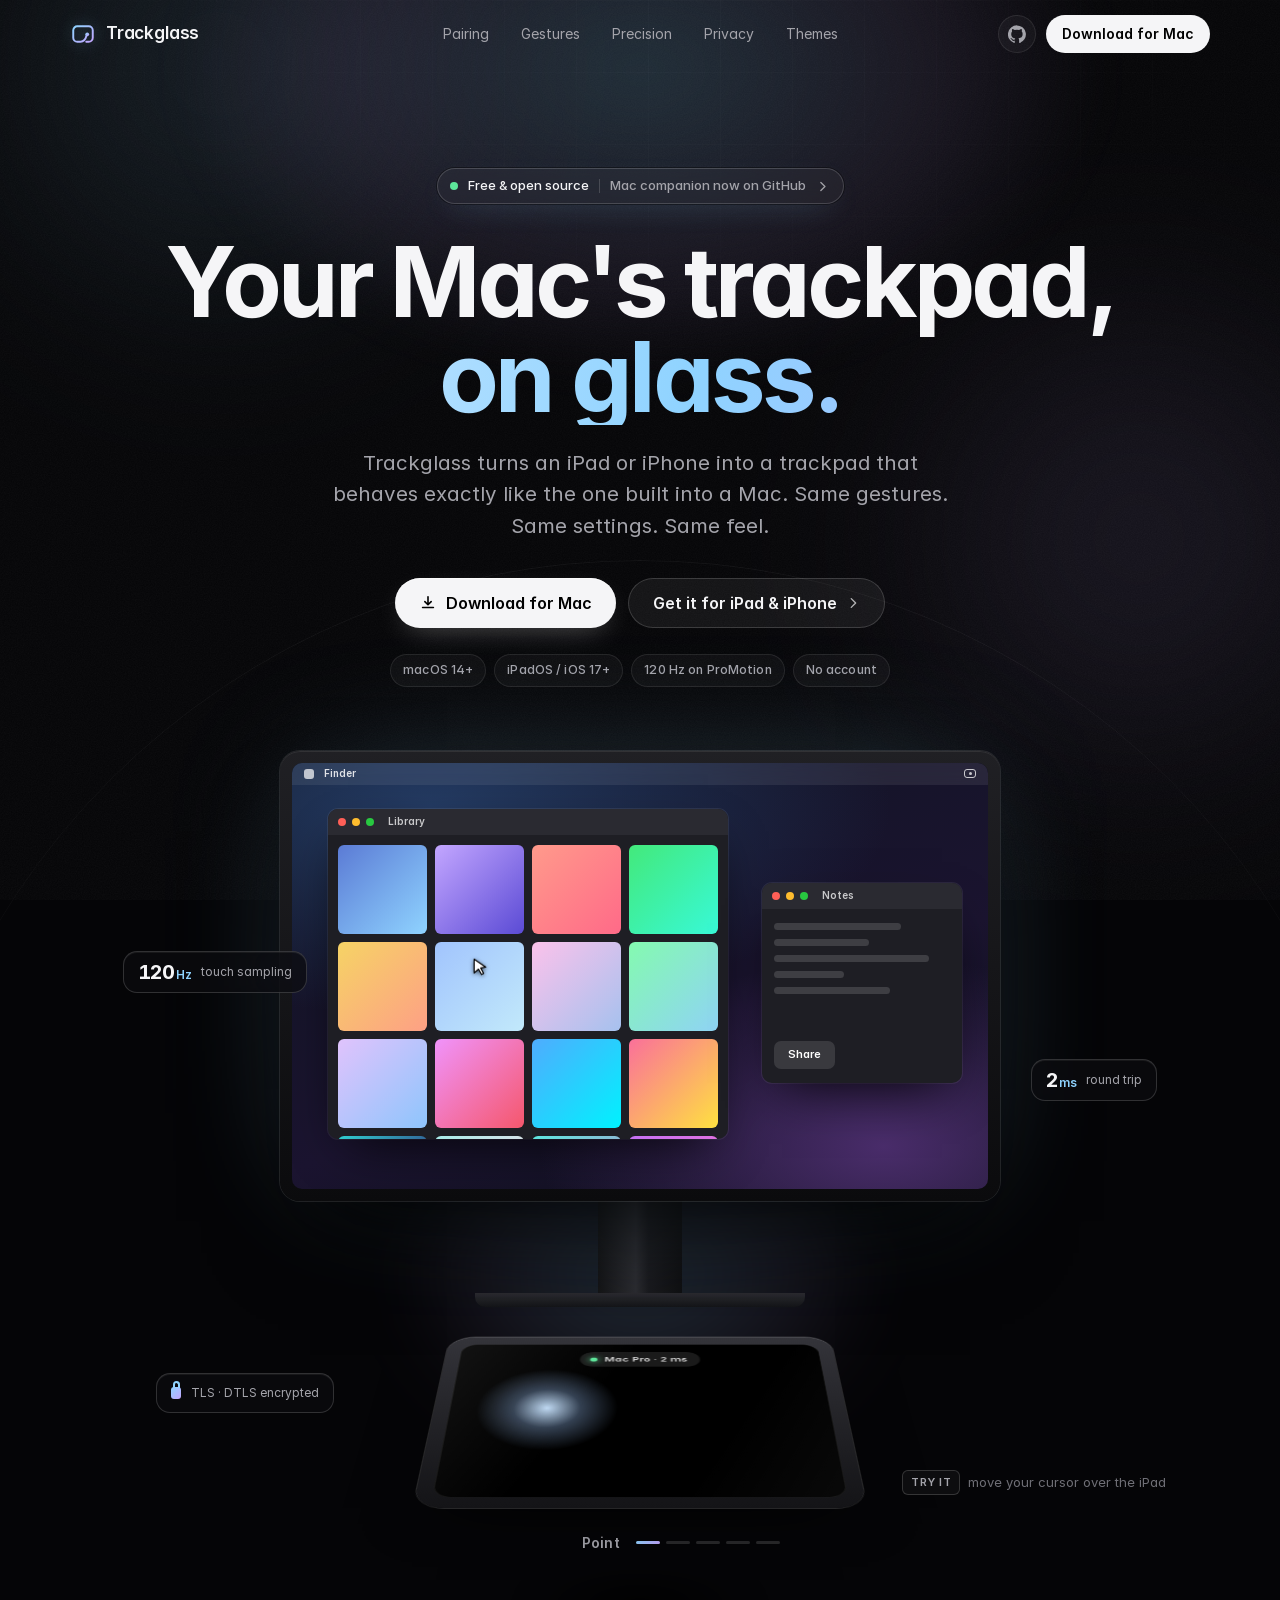
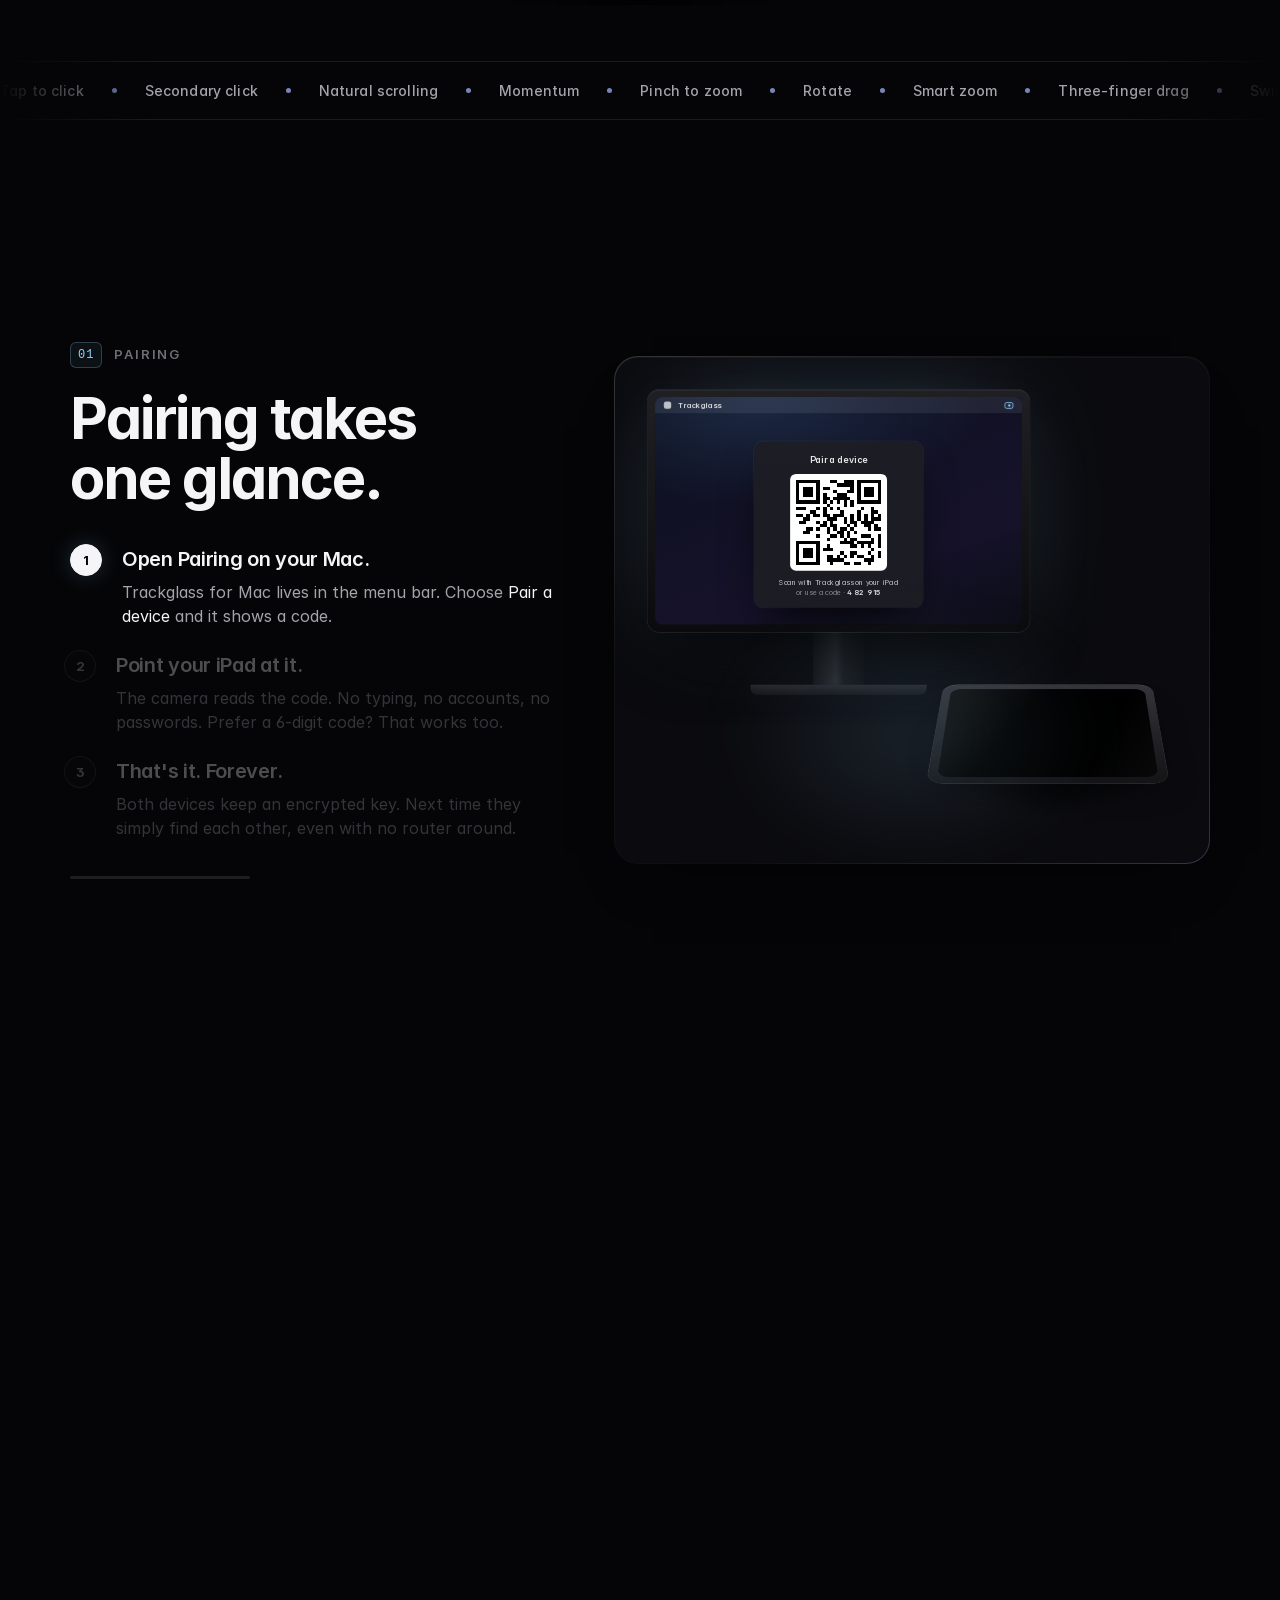
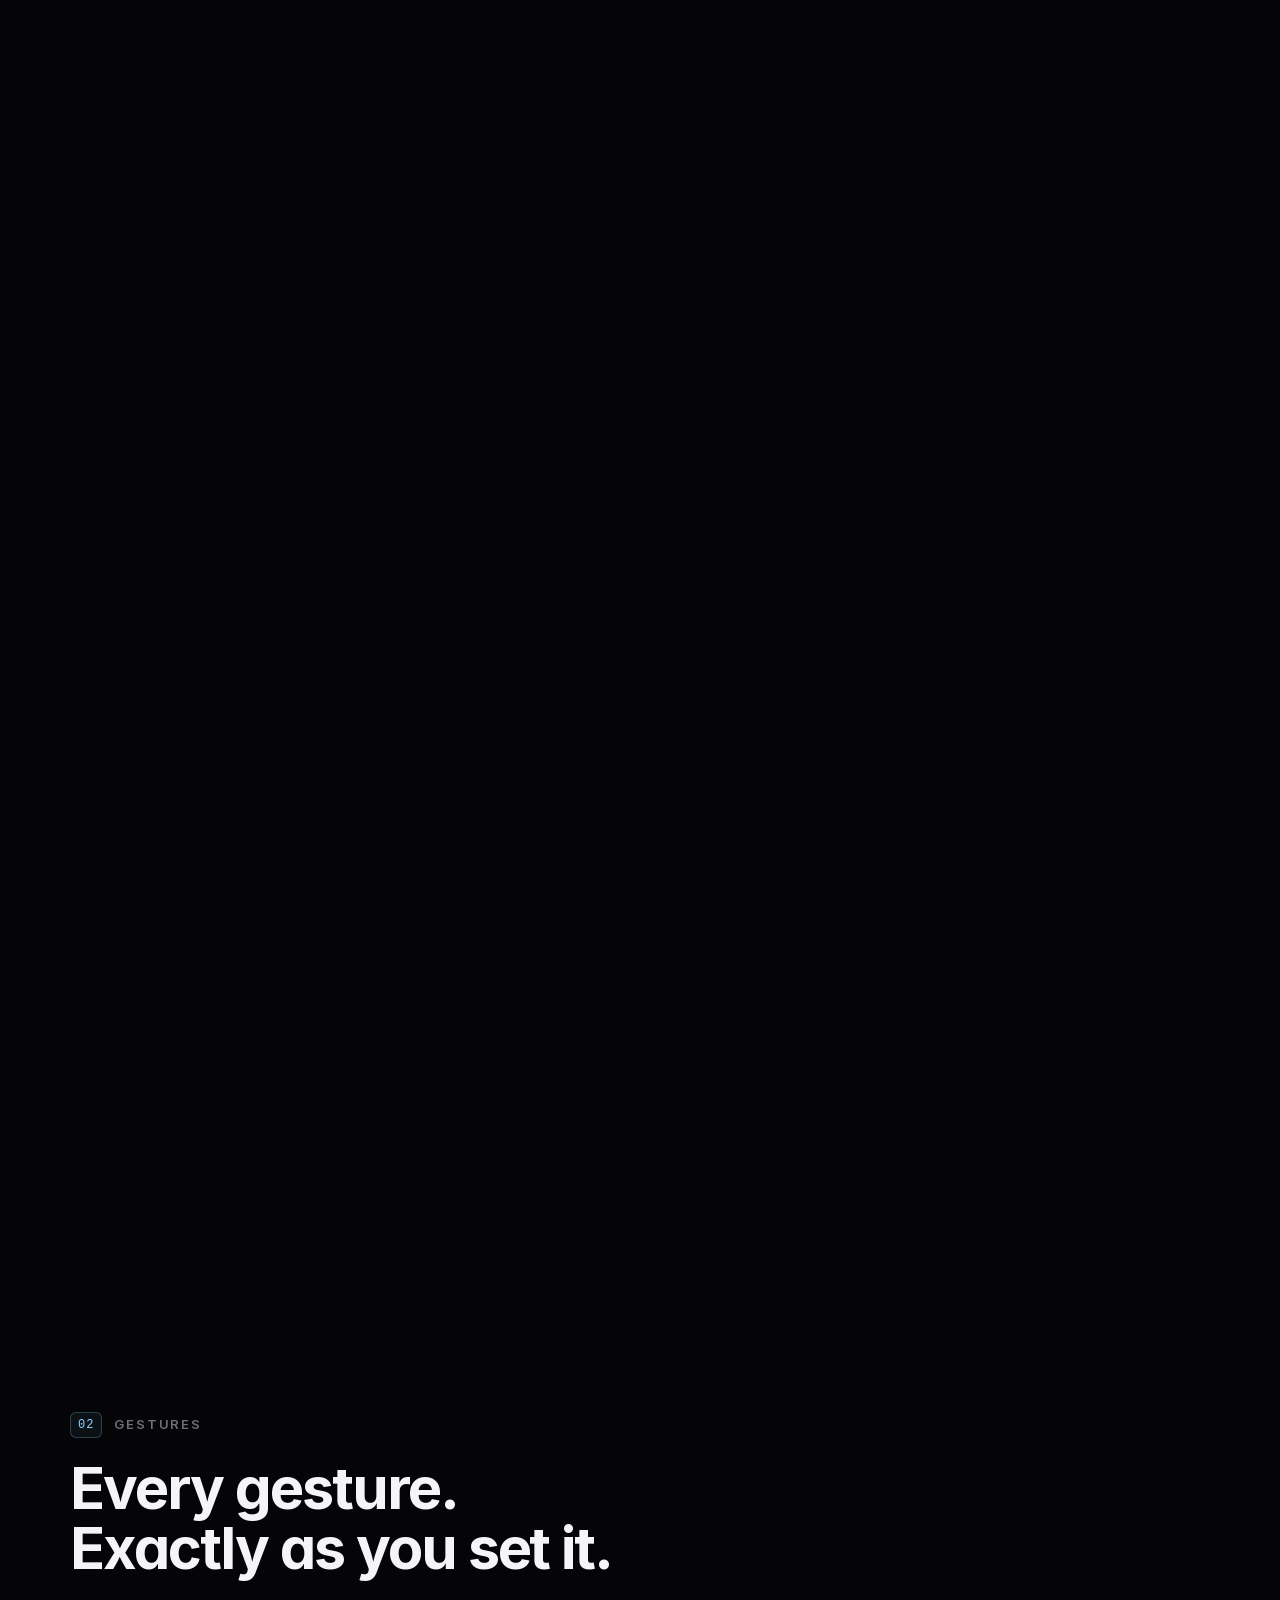
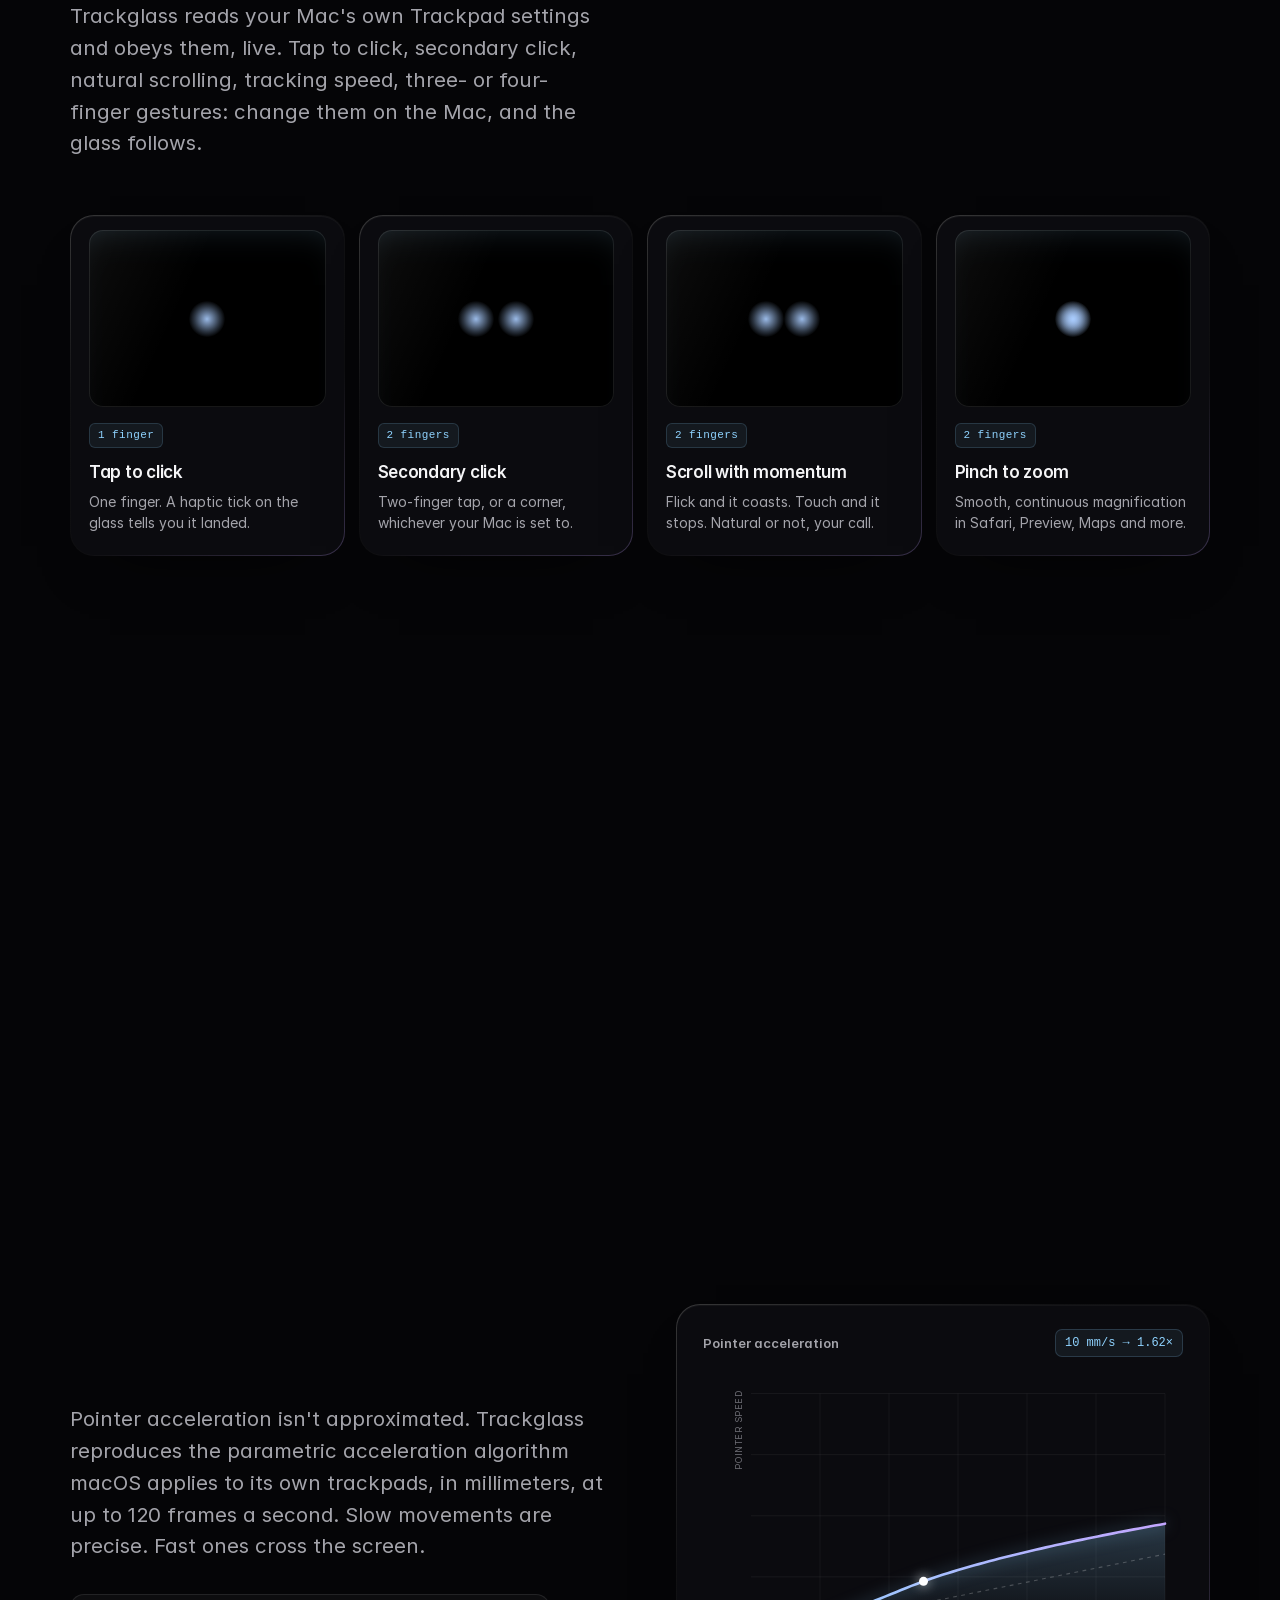
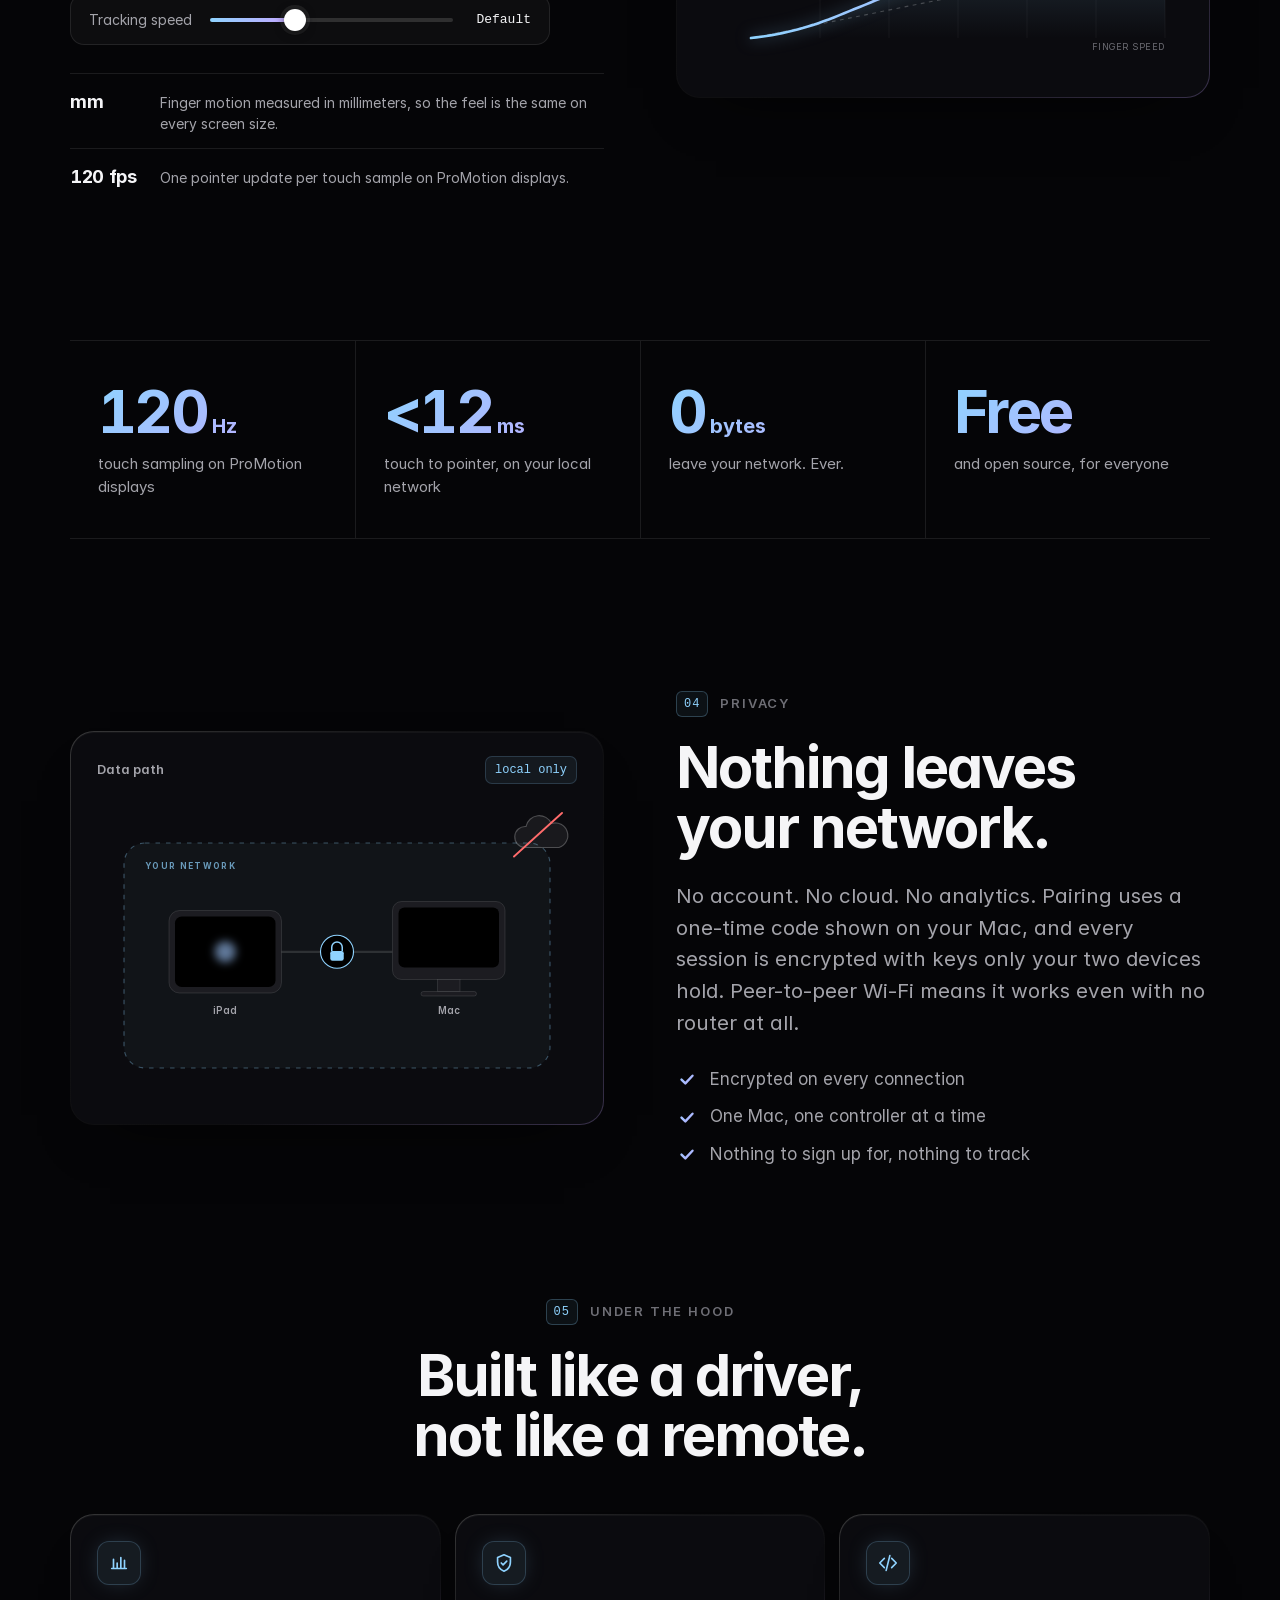
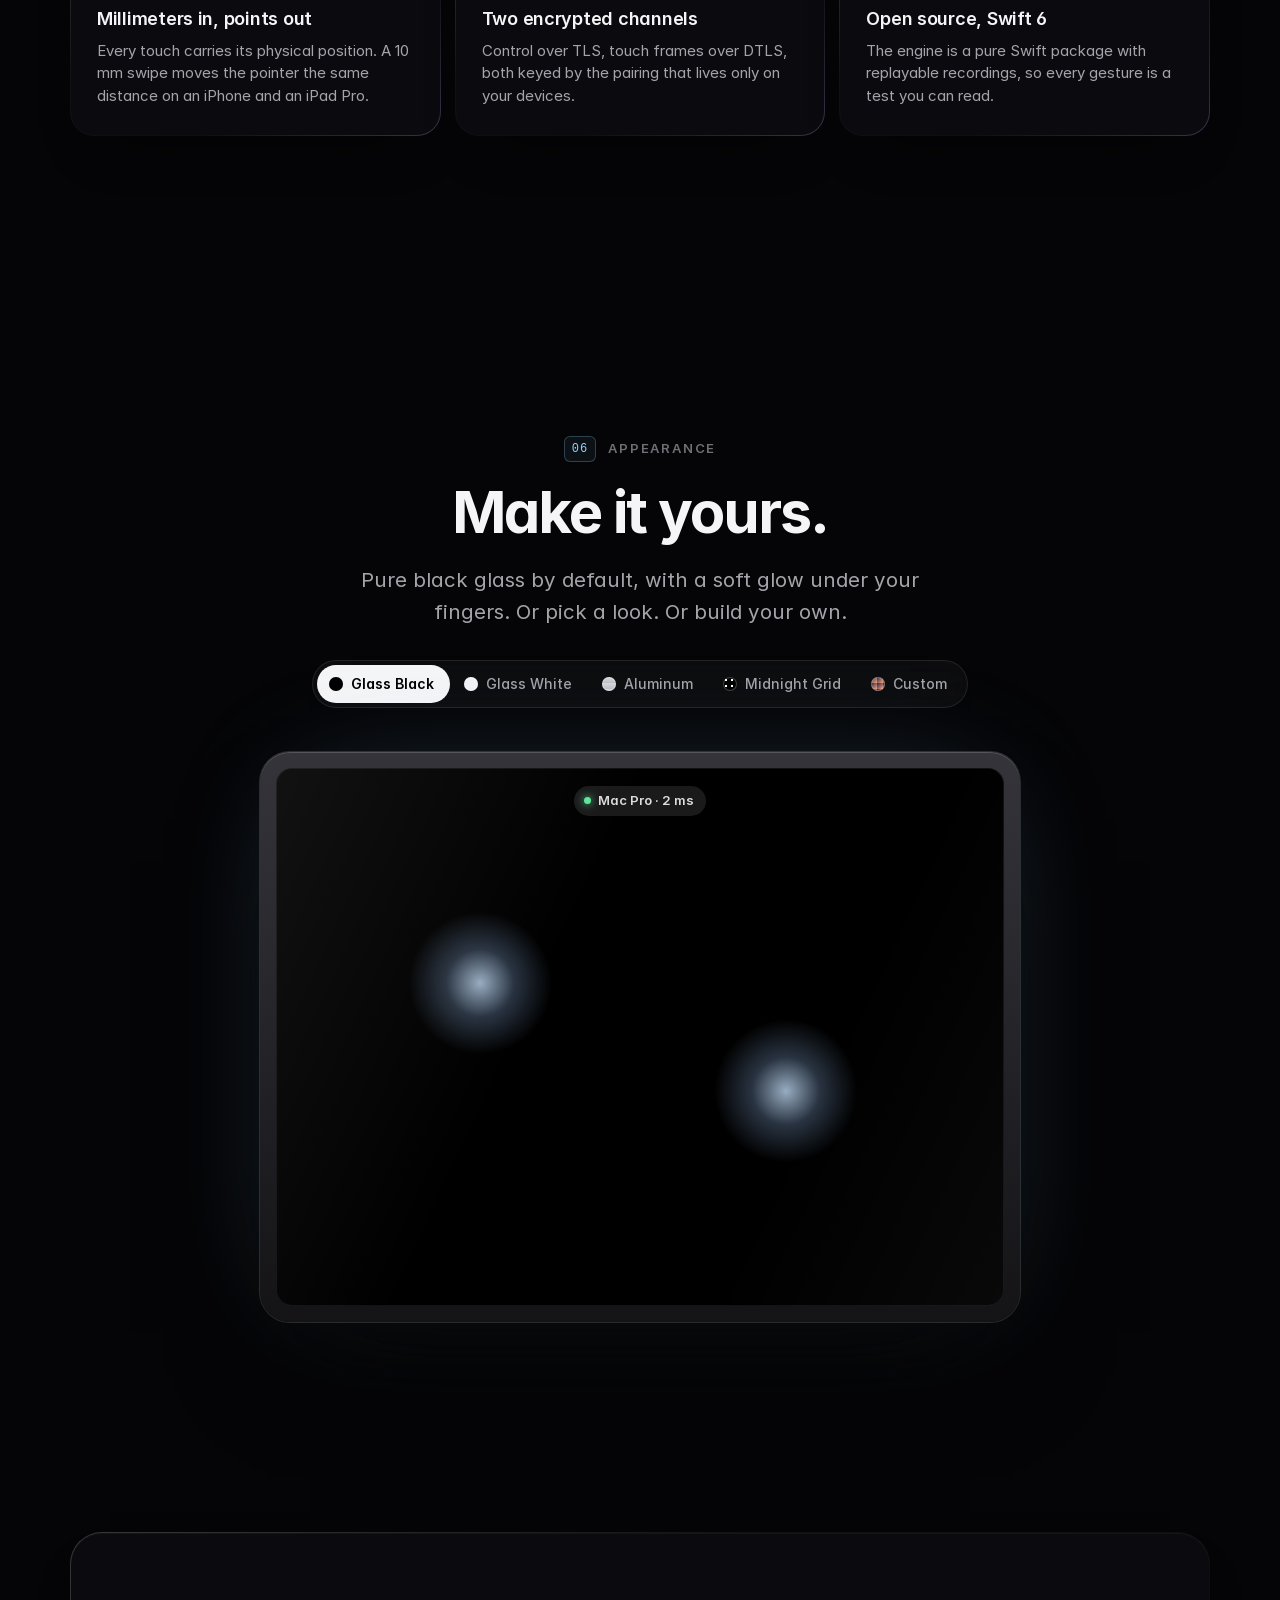
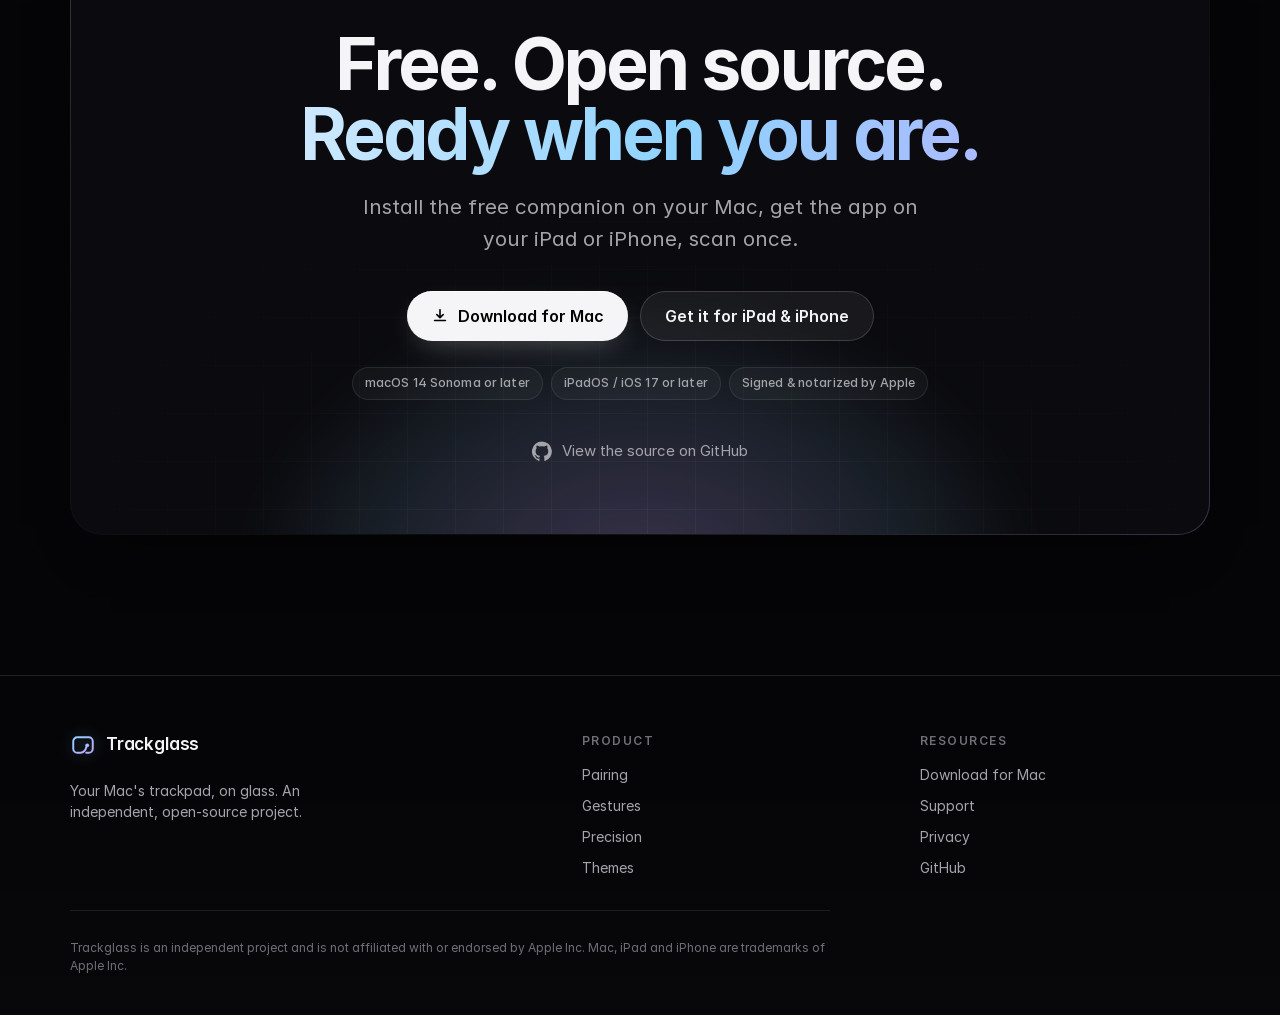
==== commit 4da55070: "website: premium redesign" ====
--- a/website/index.html
+++ b/website/index.html
@@ -5,7 +5,7 @@
   <meta name="viewport" content="width=device-width, initial-scale=1, viewport-fit=cover">
   <title>Trackglass — Your Mac's trackpad, on glass</title>
   <meta name="description" content="Trackglass turns an iPad or iPhone into a trackpad that behaves exactly like the one built into a Mac. Same gestures, same settings, same feel. Free and open source.">
-  <meta name="theme-color" content="#000000">
+  <meta name="theme-color" content="#050507">
   <meta property="og:type" content="website">
   <meta property="og:title" content="Trackglass — Your Mac's trackpad, on glass">
   <meta property="og:description" content="Turn an iPad or iPhone into a trackpad that behaves exactly like your Mac's. Free, private, open source.">
@@ -18,24 +18,39 @@
 
 <a class="skip" href="#main">Skip to content</a>
 
+<!-- Atmosphere: aurora, grid and grain behind everything -->
+<div class="bg" aria-hidden="true">
+  <div class="bg__aurora bg__aurora--a"></div>
+  <div class="bg__aurora bg__aurora--b"></div>
+  <div class="bg__grid"></div>
+  <div class="bg__grain"></div>
+</div>
+
 <header class="nav" id="nav">
+  <div class="nav__progress" id="navProgress" aria-hidden="true"></div>
   <div class="nav__inner">
     <a class="brand" href="#top" aria-label="Trackglass home">
       <svg class="brand__mark" viewBox="0 0 32 32" aria-hidden="true">
-        <rect x="3" y="7" width="26" height="18" rx="5" fill="none" stroke="currentColor" stroke-width="2"/>
-        <circle cx="16" cy="16" r="3.2" fill="currentColor"/>
-        <circle cx="16" cy="16" r="7" fill="none" stroke="currentColor" stroke-width="1.2" opacity=".45"/>
+        <defs><linearGradient id="tgm" x1="0" y1="0" x2="1" y2="1"><stop offset="0" stop-color="#8fd3ff"/><stop offset="1" stop-color="#c3a6ff"/></linearGradient></defs>
+        <path d="M20 25.5h3a5 5 0 0 0 5-5v-9a5 5 0 0 0-5-5H9a5 5 0 0 0-5 5v9a5 5 0 0 0 5 5h4c3.6 0 6.3-3.4 7.4-7.6" fill="none" stroke="url(#tgm)" stroke-width="2.4" stroke-linecap="round"/>
+        <circle cx="21.2" cy="16.4" r="2.3" fill="url(#tgm)"/>
       </svg>
       <span>Trackglass</span>
     </a>
     <nav class="nav__links" aria-label="Sections">
-      <a href="#pair">Pairing</a>
-      <a href="#gestures">Gestures</a>
-      <a href="#precision">Precision</a>
-      <a href="#privacy">Privacy</a>
-      <a href="#themes">Themes</a>
+      <a href="#pair" data-nav="pair">Pairing</a>
+      <a href="#gestures" data-nav="gestures">Gestures</a>
+      <a href="#precision" data-nav="precision">Precision</a>
+      <a href="#privacy" data-nav="privacy">Privacy</a>
+      <a href="#themes" data-nav="themes">Themes</a>
+      <i class="nav__ind" id="navInd" aria-hidden="true"></i>
     </nav>
-    <a class="btn btn--small" href="https://github.com/simo-hue/TrackGlass/releases/latest">Download for Mac</a>
+    <div class="nav__actions">
+      <a class="nav__gh" href="https://github.com/simo-hue/TrackGlass" aria-label="Source on GitHub">
+        <svg viewBox="0 0 24 24" aria-hidden="true"><path fill="currentColor" d="M12 .5a12 12 0 0 0-3.8 23.4c.6.1.8-.3.8-.6v-2.2c-3.3.7-4-1.4-4-1.4-.6-1.4-1.4-1.8-1.4-1.8-1.1-.7.1-.7.1-.7 1.2.1 1.8 1.2 1.8 1.2 1.1 1.9 2.8 1.3 3.5 1 .1-.8.4-1.3.8-1.6-2.7-.3-5.5-1.3-5.5-5.9 0-1.3.5-2.4 1.2-3.2-.1-.3-.5-1.5.1-3.2 0 0 1-.3 3.3 1.2a11.5 11.5 0 0 1 6 0c2.3-1.5 3.3-1.2 3.3-1.2.6 1.7.2 2.9.1 3.2.8.8 1.2 1.9 1.2 3.2 0 4.6-2.8 5.6-5.5 5.9.4.4.8 1.1.8 2.2v3.3c0 .3.2.7.8.6A12 12 0 0 0 12 .5z"/></svg>
+      </a>
+      <a class="btn btn--small" href="https://github.com/simo-hue/TrackGlass/releases/latest">Download for Mac</a>
+    </div>
   </div>
 </header>
 
@@ -44,8 +59,15 @@
 <!-- ============================ HERO ============================ -->
 <section class="hero" id="top">
   <div class="hero__glow" aria-hidden="true"></div>
+  <div class="hero__ring" aria-hidden="true"></div>
   <div class="container hero__copy">
-    <p class="eyebrow reveal">Trackglass for iPad and iPhone</p>
+    <a class="badge reveal" href="https://github.com/simo-hue/TrackGlass/releases/latest">
+      <i class="badge__dot"></i>
+      <span>Free &amp; open source</span>
+      <span class="badge__sep"></span>
+      <span class="badge__muted">Mac companion now on GitHub</span>
+      <svg viewBox="0 0 16 16" aria-hidden="true"><path d="M6 3l5 5-5 5" fill="none" stroke="currentColor" stroke-width="1.6" stroke-linecap="round" stroke-linejoin="round"/></svg>
+    </a>
     <h1 class="display reveal" style="--d:.08s">
       <span class="line">Your Mac's trackpad,</span>
       <span class="line line--accent">on glass.</span>
@@ -59,79 +81,94 @@
         <svg viewBox="0 0 20 20" aria-hidden="true"><path d="M10 3v9m0 0 3.5-3.5M10 12 6.5 8.5M4 15h12" fill="none" stroke="currentColor" stroke-width="1.8" stroke-linecap="round" stroke-linejoin="round"/></svg>
         Download for Mac
       </a>
-      <a class="btn btn--ghost" href="APPSTORE_URL">Get it for iPad &amp; iPhone</a>
-    </div>
-    <p class="fineprint reveal" style="--d:.34s">Free. Open source. macOS 14 or later · iPadOS / iOS 17 or later.</p>
+      <a class="btn btn--ghost" href="APPSTORE_URL">
+        Get it for iPad &amp; iPhone
+        <svg viewBox="0 0 16 16" aria-hidden="true"><path d="M6 3l5 5-5 5" fill="none" stroke="currentColor" stroke-width="1.6" stroke-linecap="round" stroke-linejoin="round"/></svg>
+      </a>
+    </div>
+    <ul class="chips reveal" style="--d:.34s" aria-label="Requirements">
+      <li>macOS 14+</li>
+      <li>iPadOS / iOS 17+</li>
+      <li>120 Hz on ProMotion</li>
+      <li>No account</li>
+    </ul>
   </div>
 
   <!-- Live scene -->
   <div class="scene-wrap reveal" style="--d:.4s">
-    <div class="stage-wrap" data-stage="1100x770" data-crop="150,800">
-      <div class="stage hero-stage" id="heroStage">
-
-        <!-- Desktop Mac: display on a stand -->
-        <div class="monitor" id="heroDisplay">
-          <div class="monitor__screen">
-            <div class="desk" id="desk">
-              <div class="space space--a">
-                <div class="menubar"><span class="menubar__dot"></span><span class="menubar__t">Finder</span><span class="menubar__r"><i class="tg-icon"></i></span></div>
-                <div class="win win--photos" id="winPhotos">
-                  <div class="win__bar"><span></span><span></span><span></span><b>Library</b></div>
-                  <div class="win__body" id="photoScroll">
-                    <div class="grid" id="photoGrid"></div>
+    <div class="scene-frame">
+      <div class="stage-wrap" data-stage="1100x770" data-crop="150,800">
+        <div class="stage hero-stage" id="heroStage">
+
+          <!-- Desktop Mac: display on a stand -->
+          <div class="monitor" id="heroDisplay">
+            <div class="monitor__screen">
+              <div class="desk" id="desk">
+                <div class="space space--a">
+                  <div class="menubar"><span class="menubar__dot"></span><span class="menubar__t">Finder</span><span class="menubar__r"><i class="tg-icon"></i></span></div>
+                  <div class="win win--photos" id="winPhotos">
+                    <div class="win__bar"><span></span><span></span><span></span><b>Library</b></div>
+                    <div class="win__body" id="photoScroll">
+                      <div class="grid" id="photoGrid"></div>
+                    </div>
+                  </div>
+                  <div class="win win--small" id="winSide">
+                    <div class="win__bar"><span></span><span></span><span></span><b>Notes</b></div>
+                    <div class="win__lines">
+                      <i style="width:72%"></i><i style="width:54%"></i><i style="width:88%"></i><i style="width:40%"></i><i style="width:66%"></i>
+                    </div>
+                    <button class="win__btn" id="demoBtn" tabindex="-1">Share</button>
                   </div>
                 </div>
-                <div class="win win--small" id="winSide">
-                  <div class="win__bar"><span></span><span></span><span></span><b>Notes</b></div>
-                  <div class="win__lines">
-                    <i style="width:72%"></i><i style="width:54%"></i><i style="width:88%"></i><i style="width:40%"></i><i style="width:66%"></i>
-                  </div>
-                  <button class="win__btn" id="demoBtn" tabindex="-1">Share</button>
-                </div>
-              </div>
-              <div class="space space--b">
-                <div class="menubar"><span class="menubar__dot"></span><span class="menubar__t">Mail</span><span class="menubar__r"><i class="tg-icon"></i></span></div>
-                <div class="win win--mail">
-                  <div class="win__bar"><span></span><span></span><span></span><b>Inbox</b></div>
-                  <div class="mail">
-                    <div class="mail__row"><i></i><b style="width:46%"></b><s style="width:62%"></s></div>
-                    <div class="mail__row"><i></i><b style="width:30%"></b><s style="width:70%"></s></div>
-                    <div class="mail__row"><i></i><b style="width:58%"></b><s style="width:48%"></s></div>
-                    <div class="mail__row"><i></i><b style="width:36%"></b><s style="width:80%"></s></div>
-                    <div class="mail__row"><i></i><b style="width:52%"></b><s style="width:56%"></s></div>
-                    <div class="mail__row"><i></i><b style="width:40%"></b><s style="width:74%"></s></div>
-                    <div class="mail__row"><i></i><b style="width:64%"></b><s style="width:50%"></s></div>
+                <div class="space space--b">
+                  <div class="menubar"><span class="menubar__dot"></span><span class="menubar__t">Mail</span><span class="menubar__r"><i class="tg-icon"></i></span></div>
+                  <div class="win win--mail">
+                    <div class="win__bar"><span></span><span></span><span></span><b>Inbox</b></div>
+                    <div class="mail">
+                      <div class="mail__row"><i></i><b style="width:46%"></b><s style="width:62%"></s></div>
+                      <div class="mail__row"><i></i><b style="width:30%"></b><s style="width:70%"></s></div>
+                      <div class="mail__row"><i></i><b style="width:58%"></b><s style="width:48%"></s></div>
+                      <div class="mail__row"><i></i><b style="width:36%"></b><s style="width:80%"></s></div>
+                      <div class="mail__row"><i></i><b style="width:52%"></b><s style="width:56%"></s></div>
+                      <div class="mail__row"><i></i><b style="width:40%"></b><s style="width:74%"></s></div>
+                      <div class="mail__row"><i></i><b style="width:64%"></b><s style="width:50%"></s></div>
+                    </div>
                   </div>
                 </div>
+                <svg class="pointer" id="pointer" viewBox="0 0 24 24" aria-hidden="true">
+                  <path d="M5 3l14 9.5-6.2 1.1 3.6 6.4-2.6 1.4-3.6-6.4L5 19.5z" fill="#fff" stroke="#000" stroke-width="1.4" stroke-linejoin="round"/>
+                </svg>
               </div>
-              <svg class="pointer" id="pointer" viewBox="0 0 24 24" aria-hidden="true">
-                <path d="M5 3l14 9.5-6.2 1.1 3.6 6.4-2.6 1.4-3.6-6.4L5 19.5z" fill="#fff" stroke="#000" stroke-width="1.4" stroke-linejoin="round"/>
-              </svg>
             </div>
+            <div class="monitor__neck"></div>
+            <div class="monitor__foot"></div>
           </div>
-          <div class="monitor__neck"></div>
-          <div class="monitor__foot"></div>
+
+          <!-- iPad lying on the desk -->
+          <div class="ipad-perspective">
+            <div class="ipad" id="heroIpad">
+              <div class="ipad__glass" id="heroGlass" data-theme="glass-black">
+                <div class="halo" id="halo0"></div>
+                <div class="halo" id="halo1"></div>
+                <div class="halo" id="halo2"></div>
+                <div class="halo" id="halo3"></div>
+                <div class="ripple" id="ripple"></div>
+                <div class="pill" id="heroPill"><i></i>Mac Pro · 2 ms</div>
+              </div>
+            </div>
+            <div class="ipad-shadow"></div>
+          </div>
+
+          <div class="hint" id="heroHint">
+            <span class="hint__k">Try it</span> move your cursor over the iPad
+          </div>
         </div>
-
-        <!-- iPad lying on the desk -->
-        <div class="ipad-perspective">
-          <div class="ipad" id="heroIpad">
-            <div class="ipad__glass" id="heroGlass" data-theme="glass-black">
-              <div class="halo" id="halo0"></div>
-              <div class="halo" id="halo1"></div>
-              <div class="halo" id="halo2"></div>
-              <div class="halo" id="halo3"></div>
-              <div class="ripple" id="ripple"></div>
-              <div class="pill" id="heroPill"><i></i>Mac Pro · 2 ms</div>
-            </div>
-          </div>
-          <div class="ipad-shadow"></div>
-        </div>
-
-        <div class="hint" id="heroHint">
-          <span class="hint__k">Try it</span> move your cursor over the iPad
-        </div>
-      </div>
+      </div>
+
+      <!-- Floating glass readouts -->
+      <div class="float float--a" aria-hidden="true"><b>120<small>Hz</small></b><span>touch sampling</span></div>
+      <div class="float float--b" aria-hidden="true"><b>2<small>ms</small></b><span>round trip</span></div>
+      <div class="float float--c" aria-hidden="true"><i class="float__lock"></i><span>TLS · DTLS encrypted</span></div>
     </div>
     <div class="caption" id="heroCaption" aria-live="polite">
       <span class="caption__label" id="captionLabel">Point</span>
@@ -139,13 +176,23 @@
     </div>
   </div>
 </section>
+
+<!-- ============================ TICKER ============================ -->
+<div class="ticker" aria-hidden="true">
+  <div class="ticker__track" id="ticker">
+    <span>Tap to click</span><i></i><span>Secondary click</span><i></i><span>Natural scrolling</span><i></i><span>Momentum</span><i></i>
+    <span>Pinch to zoom</span><i></i><span>Rotate</span><i></i><span>Smart zoom</span><i></i><span>Three-finger drag</span><i></i>
+    <span>Swipe between Spaces</span><i></i><span>Mission Control</span><i></i><span>App Exposé</span><i></i><span>Force click</span><i></i>
+    <span>Tracking speed</span><i></i><span>Drag lock</span><i></i><span>Notification Center</span><i></i><span>Look Up</span><i></i>
+  </div>
+</div>
 
 <!-- ============================ PAIRING ============================ -->
 <section class="pair" id="pair">
   <div class="pair__sticky">
     <div class="container pair__grid">
       <div class="pair__text">
-        <p class="eyebrow">Pairing</p>
+        <p class="eyebrow"><b>01</b> Pairing</p>
         <h2 class="headline">Pairing takes one glance.</h2>
         <ol class="steps" id="pairSteps">
           <li class="step is-active" data-step="0">
@@ -165,42 +212,44 @@
       </div>
 
       <div class="pair__scene">
-        <div class="stage-wrap" data-stage="760x640">
-          <div class="stage pair-stage" id="pairStage">
-            <div class="beam" id="beam"></div>
-            <div class="monitor monitor--pair" id="pairDisplay">
-              <div class="monitor__screen">
-                <div class="desk desk--plain">
-                  <div class="menubar"><span class="menubar__dot"></span><span class="menubar__t">Trackglass</span><span class="menubar__r"><i class="tg-icon tg-icon--on"></i></span></div>
-                  <div class="pairwin" id="pairWin">
-                    <div class="pairwin__title">Pair a device</div>
-                    <div class="qr" id="qr" aria-label="Pairing code"></div>
-                    <div class="pairwin__sub">Scan with Trackglass on your iPad<br><span>or use a code · <b>482 915</b></span></div>
-                    <div class="pairwin__done" id="pairDone">
-                      <svg viewBox="0 0 24 24" aria-hidden="true"><path d="M5 12.5l4.5 4.5L19 7.5" fill="none" stroke="currentColor" stroke-width="2.4" stroke-linecap="round" stroke-linejoin="round"/></svg>
-                      Paired with iPad Pro
+        <div class="panel panel--scene">
+          <div class="stage-wrap" data-stage="760x640">
+            <div class="stage pair-stage" id="pairStage">
+              <div class="beam" id="beam"></div>
+              <div class="monitor monitor--pair" id="pairDisplay">
+                <div class="monitor__screen">
+                  <div class="desk desk--plain">
+                    <div class="menubar"><span class="menubar__dot"></span><span class="menubar__t">Trackglass</span><span class="menubar__r"><i class="tg-icon tg-icon--on"></i></span></div>
+                    <div class="pairwin" id="pairWin">
+                      <div class="pairwin__title">Pair a device</div>
+                      <div class="qr" id="qr" aria-label="Pairing code"></div>
+                      <div class="pairwin__sub">Scan with Trackglass on your iPad<br><span>or use a code · <b>482 915</b></span></div>
+                      <div class="pairwin__done" id="pairDone">
+                        <svg viewBox="0 0 24 24" aria-hidden="true"><path d="M5 12.5l4.5 4.5L19 7.5" fill="none" stroke="currentColor" stroke-width="2.4" stroke-linecap="round" stroke-linejoin="round"/></svg>
+                        Paired with iPad Pro
+                      </div>
                     </div>
+                    <svg class="pointer" viewBox="0 0 24 24" aria-hidden="true"><path d="M5 3l14 9.5-6.2 1.1 3.6 6.4-2.6 1.4-3.6-6.4L5 19.5z" fill="#fff" stroke="#000" stroke-width="1.4" stroke-linejoin="round"/></svg>
                   </div>
-                  <svg class="pointer" viewBox="0 0 24 24" aria-hidden="true"><path d="M5 3l14 9.5-6.2 1.1 3.6 6.4-2.6 1.4-3.6-6.4L5 19.5z" fill="#fff" stroke="#000" stroke-width="1.4" stroke-linejoin="round"/></svg>
                 </div>
+                <div class="monitor__neck"></div>
+                <div class="monitor__foot"></div>
               </div>
-              <div class="monitor__neck"></div>
-              <div class="monitor__foot"></div>
-            </div>
-
-            <div class="ipad-perspective ipad-perspective--pair">
-              <div class="ipad ipad--pair" id="pairIpad">
-                <div class="ipad__glass ipad__glass--camera" id="pairGlass">
-                  <div class="cam" id="cam">
-                    <div class="cam__qr" id="camQr"></div>
-                    <div class="cam__frame"><i></i><i></i><i></i><i></i></div>
-                    <div class="cam__scan"></div>
+
+              <div class="ipad-perspective ipad-perspective--pair">
+                <div class="ipad ipad--pair" id="pairIpad">
+                  <div class="ipad__glass ipad__glass--camera" id="pairGlass">
+                    <div class="cam" id="cam">
+                      <div class="cam__qr" id="camQr"></div>
+                      <div class="cam__frame"><i></i><i></i><i></i><i></i></div>
+                      <div class="cam__scan"></div>
+                    </div>
+                    <div class="halo halo--static"></div>
+                    <div class="pill pill--pair" id="pairPill"><i></i>Mac Pro · 2 ms</div>
                   </div>
-                  <div class="halo halo--static"></div>
-                  <div class="pill pill--pair" id="pairPill"><i></i>Mac Pro · 2 ms</div>
                 </div>
+                <div class="ipad-shadow"></div>
               </div>
-              <div class="ipad-shadow"></div>
             </div>
           </div>
         </div>
@@ -212,21 +261,23 @@
 <!-- ============================ GESTURES ============================ -->
 <section class="section" id="gestures">
   <div class="container">
-    <p class="eyebrow reveal">Gestures</p>
-    <h2 class="headline reveal" style="--d:.06s">Every gesture.<br>Exactly as you set it.</h2>
-    <p class="lede lede--narrow reveal" style="--d:.12s">
-      Trackglass reads your Mac's own Trackpad settings and obeys them, live. Tap to click, secondary click,
-      natural scrolling, tracking speed, three- or four-finger gestures: change them on the Mac, and the glass follows.
-    </p>
+    <div class="sec-head">
+      <p class="eyebrow reveal"><b>02</b> Gestures</p>
+      <h2 class="headline reveal" style="--d:.06s">Every gesture.<br>Exactly as you set it.</h2>
+      <p class="lede lede--narrow reveal" style="--d:.12s">
+        Trackglass reads your Mac's own Trackpad settings and obeys them, live. Tap to click, secondary click,
+        natural scrolling, tracking speed, three- or four-finger gestures: change them on the Mac, and the glass follows.
+      </p>
+    </div>
     <ul class="cards" id="gestureCards">
-      <li class="card reveal"><div class="pad g-tap"><i></i></div><h3>Tap to click</h3><p>One finger. A haptic tick on the glass tells you it landed.</p></li>
-      <li class="card reveal" style="--d:.05s"><div class="pad g-tap2"><i></i><i></i></div><h3>Secondary click</h3><p>Two-finger tap, or a corner, whichever your Mac is set to.</p></li>
-      <li class="card reveal" style="--d:.1s"><div class="pad g-scroll"><i></i><i></i></div><h3>Scroll with momentum</h3><p>Flick and it coasts. Touch and it stops. Natural or not, your call.</p></li>
-      <li class="card reveal" style="--d:.15s"><div class="pad g-pinch"><i></i><i></i></div><h3>Pinch to zoom</h3><p>Smooth, continuous magnification in Safari, Preview, Maps and more.</p></li>
-      <li class="card reveal" style="--d:.2s"><div class="pad g-rotate"><i></i><i></i></div><h3>Rotate</h3><p>Turn two fingers and the photo turns with them.</p></li>
-      <li class="card reveal" style="--d:.25s"><div class="pad g-swipe"><i></i><i></i><i></i></div><h3>Swipe between Spaces</h3><p>Three or four fingers sideways, tracking your hand live.</p></li>
-      <li class="card reveal" style="--d:.3s"><div class="pad g-mission"><i></i><i></i><i></i><i></i></div><h3>Mission Control</h3><p>Four fingers up to see everything, down for App Exposé.</p></li>
-      <li class="card reveal" style="--d:.35s"><div class="pad g-force"><i></i></div><h3>Force click</h3><p>Press and hold for Look Up and Quick Look, with a two-stage haptic.</p></li>
+      <li class="card reveal" data-spot><div class="pad g-tap"><i></i></div><span class="card__tag">1 finger</span><h3>Tap to click</h3><p>One finger. A haptic tick on the glass tells you it landed.</p></li>
+      <li class="card reveal" data-spot style="--d:.05s"><div class="pad g-tap2"><i></i><i></i></div><span class="card__tag">2 fingers</span><h3>Secondary click</h3><p>Two-finger tap, or a corner, whichever your Mac is set to.</p></li>
+      <li class="card reveal" data-spot style="--d:.1s"><div class="pad g-scroll"><i></i><i></i></div><span class="card__tag">2 fingers</span><h3>Scroll with momentum</h3><p>Flick and it coasts. Touch and it stops. Natural or not, your call.</p></li>
+      <li class="card reveal" data-spot style="--d:.15s"><div class="pad g-pinch"><i></i><i></i></div><span class="card__tag">2 fingers</span><h3>Pinch to zoom</h3><p>Smooth, continuous magnification in Safari, Preview, Maps and more.</p></li>
+      <li class="card reveal" data-spot style="--d:.2s"><div class="pad g-rotate"><i></i><i></i></div><span class="card__tag">2 fingers</span><h3>Rotate</h3><p>Turn two fingers and the photo turns with them.</p></li>
+      <li class="card reveal" data-spot style="--d:.25s"><div class="pad g-swipe"><i></i><i></i><i></i></div><span class="card__tag">3–4 fingers</span><h3>Swipe between Spaces</h3><p>Three or four fingers sideways, tracking your hand live.</p></li>
+      <li class="card reveal" data-spot style="--d:.3s"><div class="pad g-mission"><i></i><i></i><i></i><i></i></div><span class="card__tag">4 fingers</span><h3>Mission Control</h3><p>Four fingers up to see everything, down for App Exposé.</p></li>
+      <li class="card reveal" data-spot style="--d:.35s"><div class="pad g-force"><i></i></div><span class="card__tag">Press &amp; hold</span><h3>Force click</h3><p>Press and hold for Look Up and Quick Look, with a two-stage haptic.</p></li>
     </ul>
   </div>
 </section>
@@ -235,7 +286,7 @@
 <section class="section section--split" id="precision">
   <div class="container split">
     <div class="split__text">
-      <p class="eyebrow reveal">Precision</p>
+      <p class="eyebrow reveal"><b>03</b> Precision</p>
       <h2 class="headline reveal" style="--d:.06s">The same math as macOS.</h2>
       <p class="lede reveal" style="--d:.12s">
         Pointer acceleration isn't approximated. Trackglass reproduces the parametric acceleration algorithm macOS
@@ -247,8 +298,13 @@
         <input id="speed" type="range" min="0" max="3" step="0.125" value="1" aria-describedby="speedVal">
         <output id="speedVal" for="speed">Default</output>
       </div>
-    </div>
-    <div class="split__visual reveal" style="--d:.12s">
+      <ul class="facts reveal" style="--d:.24s">
+        <li><b>mm</b><span>Finger motion measured in millimeters, so the feel is the same on every screen size.</span></li>
+        <li><b>120 fps</b><span>One pointer update per touch sample on ProMotion displays.</span></li>
+      </ul>
+    </div>
+    <div class="split__visual panel reveal" style="--d:.12s" data-spot>
+      <div class="panel__head"><span>Pointer acceleration</span><span class="panel__mono" id="curveReadout">10 mm/s → 1.00×</span></div>
       <svg class="curve" id="curve" viewBox="0 0 640 400" role="img" aria-label="Pointer acceleration curve">
         <defs>
           <linearGradient id="curveGrad" x1="0" x2="1" y1="0" y2="0">
@@ -286,7 +342,7 @@
 <section class="section section--split section--privacy" id="privacy">
   <div class="container split split--reverse">
     <div class="split__text">
-      <p class="eyebrow reveal">Privacy</p>
+      <p class="eyebrow reveal"><b>04</b> Privacy</p>
       <h2 class="headline reveal" style="--d:.06s">Nothing leaves your network.</h2>
       <p class="lede reveal" style="--d:.12s">
         No account. No cloud. No analytics. Pairing uses a one-time code shown on your Mac, and every session is
@@ -298,21 +354,20 @@
         <li>Nothing to sign up for, nothing to track</li>
       </ul>
     </div>
-    <div class="split__visual reveal" style="--d:.12s">
+    <div class="split__visual panel reveal" style="--d:.12s" data-spot>
+      <div class="panel__head"><span>Data path</span><span class="panel__mono">local only</span></div>
       <svg class="net" viewBox="0 0 640 400" role="img" aria-label="iPad and Mac connected inside your network, with the cloud outside">
         <defs>
           <linearGradient id="linkGrad" x1="0" x2="1"><stop offset="0" stop-color="#8fd3ff"/><stop offset="1" stop-color="#c3a6ff"/></linearGradient>
         </defs>
         <rect class="net__zone" x="36" y="60" width="568" height="300" rx="28"/>
         <text class="net__zoneLabel" x="64" y="94">YOUR NETWORK</text>
-        <!-- iPad -->
         <g transform="translate(96,150)">
           <rect class="net__device" x="0" y="0" width="150" height="110" rx="14"/>
           <rect class="net__screen" x="8" y="8" width="134" height="94" rx="9"/>
           <circle class="net__halo" cx="75" cy="55" r="14"/>
           <text class="net__label" x="75" y="138" text-anchor="middle">iPad</text>
         </g>
-        <!-- link -->
         <path id="netLink" class="net__link" d="M246 205 C 300 205, 340 205, 394 205"/>
         <path id="netLinkFlow" class="net__flow" d="M246 205 C 300 205, 340 205, 394 205"/>
         <g class="net__lock" transform="translate(320,205)">
@@ -320,7 +375,6 @@
           <path d="M-7 -1 v-5 a7 7 0 0 1 14 0 v5" fill="none" stroke="currentColor" stroke-width="2"/>
           <rect x="-9" y="-1" width="18" height="13" rx="3" fill="currentColor"/>
         </g>
-        <!-- Mac -->
         <g transform="translate(394,138)">
           <rect class="net__device" x="0" y="0" width="150" height="104" rx="12"/>
           <rect class="net__screen" x="8" y="8" width="134" height="80" rx="8"/>
@@ -328,7 +382,6 @@
           <rect class="net__device" x="38" y="120" width="74" height="6" rx="3"/>
           <text class="net__label" x="75" y="150" text-anchor="middle">Mac</text>
         </g>
-        <!-- cloud outside -->
         <g class="net__cloud" transform="translate(548,22)">
           <path d="M22 44a14 14 0 0 1 2-28 18 18 0 0 1 34-4 12 12 0 0 1 10 32z"/>
           <path d="M8 56 L72 -2" class="net__strike"/>
@@ -338,21 +391,48 @@
   </div>
 </section>
 
+<!-- ============================ UNDER THE HOOD ============================ -->
+<section class="section section--hood" id="hood">
+  <div class="container">
+    <div class="sec-head sec-head--center">
+      <p class="eyebrow reveal"><b>05</b> Under the hood</p>
+      <h2 class="headline reveal" style="--d:.06s">Built like a driver, not like a remote.</h2>
+    </div>
+    <ul class="tiles">
+      <li class="tile reveal" data-spot>
+        <div class="tile__icon"><svg viewBox="0 0 24 24" aria-hidden="true"><path d="M4 18h16M6 18V8m4 10v-6m4 6V6m4 12v-9" fill="none" stroke="currentColor" stroke-width="1.8" stroke-linecap="round"/></svg></div>
+        <h3>Millimeters in, points out</h3>
+        <p>Every touch carries its physical position. A 10 mm swipe moves the pointer the same distance on an iPhone and an iPad Pro.</p>
+      </li>
+      <li class="tile reveal" data-spot style="--d:.06s">
+        <div class="tile__icon"><svg viewBox="0 0 24 24" aria-hidden="true"><path d="M12 3l7 3v5c0 4.5-3 8.5-7 10-4-1.5-7-5.5-7-10V6z" fill="none" stroke="currentColor" stroke-width="1.8" stroke-linejoin="round"/><path d="M9 12l2 2 4-4" fill="none" stroke="currentColor" stroke-width="1.8" stroke-linecap="round" stroke-linejoin="round"/></svg></div>
+        <h3>Two encrypted channels</h3>
+        <p>Control over TLS, touch frames over DTLS, both keyed by the pairing that lives only on your devices.</p>
+      </li>
+      <li class="tile reveal" data-spot style="--d:.12s">
+        <div class="tile__icon"><svg viewBox="0 0 24 24" aria-hidden="true"><path d="M8 7l-5 5 5 5m8-10 5 5-5 5M14 4l-4 16" fill="none" stroke="currentColor" stroke-width="1.8" stroke-linecap="round" stroke-linejoin="round"/></svg></div>
+        <h3>Open source, Swift 6</h3>
+        <p>The engine is a pure Swift package with replayable recordings, so every gesture is a test you can read.</p>
+      </li>
+    </ul>
+  </div>
+</section>
+
 <!-- ============================ THEMES ============================ -->
 <section class="section" id="themes">
   <div class="container themes">
-    <p class="eyebrow reveal">Appearance</p>
+    <p class="eyebrow reveal"><b>06</b> Appearance</p>
     <h2 class="headline reveal" style="--d:.06s">Make it yours.</h2>
     <p class="lede lede--narrow reveal" style="--d:.12s">Pure black glass by default, with a soft glow under your fingers. Or pick a look. Or build your own.</p>
     <div class="seg reveal" style="--d:.18s" role="tablist" aria-label="Theme">
-      <button role="tab" aria-selected="true" data-theme="glass-black">Glass Black</button>
-      <button role="tab" aria-selected="false" data-theme="glass-white">Glass White</button>
-      <button role="tab" aria-selected="false" data-theme="aluminum">Aluminum</button>
-      <button role="tab" aria-selected="false" data-theme="grid">Midnight Grid</button>
-      <button role="tab" aria-selected="false" data-theme="custom">Custom</button>
-    </div>
-    <div class="theme-stage reveal" style="--d:.24s">
-      <div class="ipad ipad--theme">
+      <button role="tab" aria-selected="true" data-theme="glass-black"><i style="--sw:#000"></i>Glass Black</button>
+      <button role="tab" aria-selected="false" data-theme="glass-white"><i style="--sw:#f2f2f7"></i>Glass White</button>
+      <button role="tab" aria-selected="false" data-theme="aluminum"><i style="--sw:linear-gradient(180deg,#d9d9de,#bfbfc4)"></i>Aluminum</button>
+      <button role="tab" aria-selected="false" data-theme="grid"><i style="--sw:radial-gradient(#fff 1px,#000 1.4px)"></i>Midnight Grid</button>
+      <button role="tab" aria-selected="false" data-theme="custom"><i style="--sw:linear-gradient(135deg,#1b2a4a,#ffa078)"></i>Custom</button>
+    </div>
+    <div class="theme-stage reveal" style="--d:.24s" id="themeStage">
+      <div class="ipad ipad--theme" id="themeIpad">
         <div class="ipad__glass" id="themeGlass" data-theme="glass-black">
           <div class="halo halo--loop halo--l1"></div>
           <div class="halo halo--loop halo--l2"></div>
@@ -365,21 +445,28 @@
 
 <!-- ============================ DOWNLOAD ============================ -->
 <section class="section download" id="download">
-  <div class="container download__inner">
-    <h2 class="display display--small reveal">Free. Open source.<br><span class="line--accent">Ready when you are.</span></h2>
-    <p class="lede lede--narrow reveal" style="--d:.08s">Install the free companion on your Mac, get the app on your iPad or iPhone, scan once.</p>
-    <div class="cta cta--center reveal" style="--d:.14s">
-      <a class="btn btn--primary" href="https://github.com/simo-hue/TrackGlass/releases/latest">
-        <svg viewBox="0 0 20 20" aria-hidden="true"><path d="M10 3v9m0 0 3.5-3.5M10 12 6.5 8.5M4 15h12" fill="none" stroke="currentColor" stroke-width="1.8" stroke-linecap="round" stroke-linejoin="round"/></svg>
-        Download for Mac
+  <div class="container">
+    <div class="download__panel reveal" data-spot>
+      <div class="download__glow" aria-hidden="true"></div>
+      <h2 class="display display--small">Free. Open source.<br><span class="line--accent">Ready when you are.</span></h2>
+      <p class="lede lede--narrow">Install the free companion on your Mac, get the app on your iPad or iPhone, scan once.</p>
+      <div class="cta cta--center">
+        <a class="btn btn--primary" href="https://github.com/simo-hue/TrackGlass/releases/latest">
+          <svg viewBox="0 0 20 20" aria-hidden="true"><path d="M10 3v9m0 0 3.5-3.5M10 12 6.5 8.5M4 15h12" fill="none" stroke="currentColor" stroke-width="1.8" stroke-linecap="round" stroke-linejoin="round"/></svg>
+          Download for Mac
+        </a>
+        <a class="btn btn--ghost" href="APPSTORE_URL">Get it for iPad &amp; iPhone</a>
+      </div>
+      <ul class="chips chips--center" aria-label="Requirements">
+        <li>macOS 14 Sonoma or later</li>
+        <li>iPadOS / iOS 17 or later</li>
+        <li>Signed &amp; notarized by Apple</li>
+      </ul>
+      <a class="gh" href="https://github.com/simo-hue/TrackGlass">
+        <svg viewBox="0 0 24 24" aria-hidden="true"><path fill="currentColor" d="M12 .5a12 12 0 0 0-3.8 23.4c.6.1.8-.3.8-.6v-2.2c-3.3.7-4-1.4-4-1.4-.6-1.4-1.4-1.8-1.4-1.8-1.1-.7.1-.7.1-.7 1.2.1 1.8 1.2 1.8 1.2 1.1 1.9 2.8 1.3 3.5 1 .1-.8.4-1.3.8-1.6-2.7-.3-5.5-1.3-5.5-5.9 0-1.3.5-2.4 1.2-3.2-.1-.3-.5-1.5.1-3.2 0 0 1-.3 3.3 1.2a11.5 11.5 0 0 1 6 0c2.3-1.5 3.3-1.2 3.3-1.2.6 1.7.2 2.9.1 3.2.8.8 1.2 1.9 1.2 3.2 0 4.6-2.8 5.6-5.5 5.9.4.4.8 1.1.8 2.2v3.3c0 .3.2.7.8.6A12 12 0 0 0 12 .5z"/></svg>
+        View the source on GitHub
       </a>
-      <a class="btn btn--ghost" href="APPSTORE_URL">Get it for iPad &amp; iPhone</a>
-    </div>
-    <p class="fineprint reveal" style="--d:.2s">Requires macOS 14 Sonoma or later and iPadOS / iOS 17 or later. The Mac app is signed and notarized by Apple.</p>
-    <a class="gh reveal" style="--d:.26s" href="https://github.com/simo-hue/TrackGlass">
-      <svg viewBox="0 0 24 24" aria-hidden="true"><path fill="currentColor" d="M12 .5a12 12 0 0 0-3.8 23.4c.6.1.8-.3.8-.6v-2.2c-3.3.7-4-1.4-4-1.4-.6-1.4-1.4-1.8-1.4-1.8-1.1-.7.1-.7.1-.7 1.2.1 1.8 1.2 1.8 1.2 1.1 1.9 2.8 1.3 3.5 1 .1-.8.4-1.3.8-1.6-2.7-.3-5.5-1.3-5.5-5.9 0-1.3.5-2.4 1.2-3.2-.1-.3-.5-1.5.1-3.2 0 0 1-.3 3.3 1.2a11.5 11.5 0 0 1 6 0c2.3-1.5 3.3-1.2 3.3-1.2.6 1.7.2 2.9.1 3.2.8.8 1.2 1.9 1.2 3.2 0 4.6-2.8 5.6-5.5 5.9.4.4.8 1.1.8 2.2v3.3c0 .3.2.7.8.6A12 12 0 0 0 12 .5z"/></svg>
-      View the source on GitHub
-    </a>
+    </div>
   </div>
 </section>
 
@@ -388,14 +475,28 @@
 <footer class="footer">
   <div class="container footer__inner">
     <div class="footer__brand">
-      <svg class="brand__mark" viewBox="0 0 32 32" aria-hidden="true"><rect x="3" y="7" width="26" height="18" rx="5" fill="none" stroke="currentColor" stroke-width="2"/><circle cx="16" cy="16" r="3.2" fill="currentColor"/><circle cx="16" cy="16" r="7" fill="none" stroke="currentColor" stroke-width="1.2" opacity=".45"/></svg>
-      <span>Trackglass</span>
-    </div>
-    <nav class="footer__links" aria-label="Footer">
+      <div class="brand">
+        <svg class="brand__mark" viewBox="0 0 32 32" aria-hidden="true">
+          <path d="M20 25.5h3a5 5 0 0 0 5-5v-9a5 5 0 0 0-5-5H9a5 5 0 0 0-5 5v9a5 5 0 0 0 5 5h4c3.6 0 6.3-3.4 7.4-7.6" fill="none" stroke="url(#tgm)" stroke-width="2.4" stroke-linecap="round"/>
+          <circle cx="21.2" cy="16.4" r="2.3" fill="url(#tgm)"/>
+        </svg>
+        <span>Trackglass</span>
+      </div>
+      <p>Your Mac's trackpad, on glass. An independent, open-source project.</p>
+    </div>
+    <nav class="footer__col" aria-label="Product">
+      <h4>Product</h4>
+      <a href="#pair">Pairing</a>
+      <a href="#gestures">Gestures</a>
+      <a href="#precision">Precision</a>
+      <a href="#themes">Themes</a>
+    </nav>
+    <nav class="footer__col" aria-label="Resources">
+      <h4>Resources</h4>
+      <a href="https://github.com/simo-hue/TrackGlass/releases/latest">Download for Mac</a>
+      <a href="support.html">Support</a>
       <a href="privacy.html">Privacy</a>
-      <a href="support.html">Support</a>
       <a href="https://github.com/simo-hue/TrackGlass">GitHub</a>
-      <a href="https://github.com/simo-hue/TrackGlass/releases">Releases</a>
     </nav>
     <p class="footer__legal">
       Trackglass is an independent project and is not affiliated with or endorsed by Apple Inc.
--- a/website/styles.css
+++ b/website/styles.css
@@ -1,6 +1,8 @@
 /* ==========================================================================
    Trackglass — site styles
    Self-contained: no external requests. Fonts are self-hosted (Inter, OFL).
+   System: obsidian glass. Aurora + grain backdrop, hairline glass panels,
+   cursor spotlight, cyan→violet accent reserved for meaning and light.
    ========================================================================== */
 
 @font-face { font-family: "Inter"; font-weight: 400; font-style: normal; font-display: swap; src: url("assets/fonts/Inter-Regular.woff2") format("woff2"); }
@@ -9,113 +11,244 @@
 @font-face { font-family: "Inter"; font-weight: 700; font-style: normal; font-display: swap; src: url("assets/fonts/Inter-Bold.woff2") format("woff2"); }
 
 :root {
-  --bg: #000;
-  --bg-2: #0a0a0d;
-  --bg-3: #121216;
+  --bg: #050507;
+  --bg-2: #0b0b0f;
+  --bg-3: #111116;
   --fg: #f5f5f7;
-  --fg-2: #a1a1a6;
-  --fg-3: #6e6e73;
-  --line: rgba(255,255,255,.1);
+  --fg-2: #a4a4ab;
+  --fg-3: #6f6f76;
+  --line: rgba(255,255,255,.09);
+  --line-2: rgba(255,255,255,.16);
   --accent-a: #8fd3ff;
   --accent-b: #c3a6ff;
   --accent: linear-gradient(135deg, var(--accent-a), var(--accent-b));
   --glow: rgba(143,211,255,.35);
   --font: "Inter", -apple-system, BlinkMacSystemFont, "SF Pro Display", "SF Pro Text", "Helvetica Neue", Helvetica, Arial, sans-serif;
+  --mono: ui-monospace, "SF Mono", SFMono-Regular, Menlo, Consolas, monospace;
   --ease: cubic-bezier(.22,.61,.36,1);
   --ease-io: cubic-bezier(.65,0,.35,1);
-  --container: 1120px;
-  --radius: 22px;
+  --ease-spring: cubic-bezier(.34,1.3,.64,1);
+  --container: 1140px;
+  --radius: 24px;
+  --radius-s: 16px;
+  --glass: rgba(255,255,255,.035);
+  --glass-2: rgba(255,255,255,.06);
 }
 
 *, *::before, *::after { box-sizing: border-box; }
-html { scroll-behavior: smooth; scroll-padding-top: 72px; -webkit-text-size-adjust: 100%; }
+html { scroll-behavior: smooth; scroll-padding-top: 84px; -webkit-text-size-adjust: 100%; }
 body {
   margin: 0; background: var(--bg); color: var(--fg);
   font-family: var(--font); font-size: 17px; line-height: 1.5;
   -webkit-font-smoothing: antialiased; -moz-osx-font-smoothing: grayscale;
   overflow-x: hidden;
-}
-h1, h2, h3, p, ul, ol { margin: 0; }
+  font-feature-settings: "cv11", "ss01";
+}
+h1, h2, h3, h4, p, ul, ol { margin: 0; }
 ul, ol { padding: 0; list-style: none; }
 a { color: inherit; text-decoration: none; }
 button { font: inherit; color: inherit; background: none; border: 0; cursor: pointer; }
 svg { display: block; }
 ::selection { background: rgba(143,211,255,.35); }
+:focus-visible { outline: 2px solid var(--accent-a); outline-offset: 3px; border-radius: 6px; }
 
 .skip { position: absolute; left: -9999px; top: 8px; padding: 8px 12px; background: var(--fg); color: #000; border-radius: 8px; z-index: 100; }
 .skip:focus { left: 8px; }
 
 .container { width: min(var(--container), calc(100% - 48px)); margin-inline: auto; }
 
-/* ----- Type ----- */
-.eyebrow { font-size: 14px; font-weight: 600; letter-spacing: .12em; text-transform: uppercase; color: var(--fg-3); margin-bottom: 18px; }
-.display { font-size: clamp(42px, 7.4vw, 96px); line-height: 1.02; letter-spacing: -.035em; font-weight: 700; }
-.display--small { font-size: clamp(34px, 5.4vw, 68px); }
+/* ==========================================================================
+   ATMOSPHERE
+   ========================================================================== */
+.bg { position: fixed; inset: 0; z-index: -1; overflow: hidden; pointer-events: none; }
+.bg__aurora { position: absolute; width: 70vw; height: 70vw; max-width: 1100px; max-height: 1100px; border-radius: 50%; filter: blur(90px); opacity: .55; will-change: transform; }
+.bg__aurora--a { left: -18vw; top: -30vw; background: radial-gradient(closest-side, rgba(143,211,255,.26), rgba(143,211,255,.06) 55%, transparent 72%); animation: auroraA 26s ease-in-out infinite alternate; }
+.bg__aurora--b { right: -24vw; top: 10vh; background: radial-gradient(closest-side, rgba(195,166,255,.22), rgba(195,166,255,.05) 55%, transparent 72%); animation: auroraB 32s ease-in-out infinite alternate; }
+@keyframes auroraA { 0% { transform: translate(0, 0) scale(1); } 100% { transform: translate(14vw, 18vh) scale(1.15); } }
+@keyframes auroraB { 0% { transform: translate(0, 0) scale(1.1); } 100% { transform: translate(-12vw, 22vh) scale(.95); } }
+.bg__grid {
+  position: absolute; inset: 0; opacity: .5;
+  background-image: linear-gradient(rgba(255,255,255,.035) 1px, transparent 1px), linear-gradient(90deg, rgba(255,255,255,.035) 1px, transparent 1px);
+  background-size: 72px 72px;
+  mask-image: radial-gradient(ellipse 70% 55% at 50% 0%, #000 0%, transparent 100%);
+  -webkit-mask-image: radial-gradient(ellipse 70% 55% at 50% 0%, #000 0%, transparent 100%);
+}
+.bg__grain {
+  position: absolute; inset: -50%; width: 200%; height: 200%; opacity: .05; mix-blend-mode: overlay;
+  background-image: url("data:image/svg+xml;utf8,<svg xmlns='http://www.w3.org/2000/svg' width='240' height='240'><filter id='n'><feTurbulence type='fractalNoise' baseFrequency='.85' numOctaves='3' stitchTiles='stitch'/><feColorMatrix type='saturate' values='0'/></filter><rect width='240' height='240' filter='url(%23n)'/></svg>");
+  background-size: 240px 240px;
+  animation: grain 1.2s steps(6) infinite;
+}
+@keyframes grain { 0% { transform: translate(0,0); } 20% { transform: translate(-3%,2%); } 40% { transform: translate(2%,-4%); } 60% { transform: translate(-4%,-1%); } 80% { transform: translate(3%,3%); } 100% { transform: translate(0,0); } }
+
+/* ==========================================================================
+   TYPE
+   ========================================================================== */
+.eyebrow { display: inline-flex; align-items: center; gap: 12px; font-size: 13px; font-weight: 600; letter-spacing: .14em; text-transform: uppercase; color: var(--fg-3); margin-bottom: 20px; }
+.eyebrow b { font-family: var(--mono); font-weight: 500; font-size: 12px; letter-spacing: .08em; color: var(--accent-a); padding: 3px 7px; border-radius: 6px; border: 1px solid rgba(143,211,255,.25); background: rgba(143,211,255,.06); }
+.display { font-size: clamp(44px, 7.6vw, 104px); line-height: .98; letter-spacing: -.04em; font-weight: 700; text-wrap: balance; }
+.display--small { font-size: clamp(36px, 5.6vw, 72px); }
 .display .line { display: block; }
-.line--accent { background: var(--accent); -webkit-background-clip: text; background-clip: text; color: transparent; }
-.headline { font-size: clamp(32px, 4.6vw, 56px); line-height: 1.06; letter-spacing: -.03em; font-weight: 700; }
-.lede { font-size: clamp(18px, 1.6vw, 21px); line-height: 1.5; color: var(--fg-2); max-width: 640px; margin-top: 22px; }
+.line--accent {
+  background: linear-gradient(100deg, #cfe9ff 0%, var(--accent-a) 28%, var(--accent-b) 70%, #ffd2f1 100%);
+  background-size: 200% 100%; -webkit-background-clip: text; background-clip: text; color: transparent;
+  animation: shimmer 9s ease-in-out infinite;
+}
+@keyframes shimmer { 0%, 100% { background-position: 0% 50%; } 50% { background-position: 100% 50%; } }
+.headline { font-size: clamp(32px, 4.6vw, 58px); line-height: 1.04; letter-spacing: -.035em; font-weight: 700; text-wrap: balance; }
+.lede { font-size: clamp(18px, 1.6vw, 21px); line-height: 1.55; color: var(--fg-2); max-width: 640px; margin-top: 22px; text-wrap: pretty; }
 .lede--narrow { max-width: 560px; }
 .fineprint { font-size: 13px; color: var(--fg-3); margin-top: 16px; }
 em { font-style: normal; color: var(--fg); }
-
-/* ----- Buttons ----- */
+.sec-head { max-width: 760px; }
+.sec-head--center { margin-inline: auto; text-align: center; }
+.sec-head--center .lede { margin-inline: auto; }
+
+/* ==========================================================================
+   BUTTONS, CHIPS, BADGE
+   ========================================================================== */
 .btn {
-  display: inline-flex; align-items: center; gap: 9px; height: 48px; padding: 0 22px; border-radius: 999px;
-  font-weight: 600; font-size: 16px; white-space: nowrap;
-  transition: transform .25s var(--ease), background .25s var(--ease), box-shadow .25s var(--ease), color .25s;
+  position: relative; display: inline-flex; align-items: center; gap: 9px; height: 50px; padding: 0 24px; border-radius: 999px;
+  font-weight: 600; font-size: 16px; white-space: nowrap; overflow: hidden; isolation: isolate;
+  transition: transform .3s var(--ease-spring), background .25s var(--ease), box-shadow .3s var(--ease), color .25s, border-color .25s;
 }
 .btn svg { width: 18px; height: 18px; }
+.btn:hover { transform: translateY(-1px); }
 .btn:active { transform: scale(.97); }
-.btn--primary { background: var(--fg); color: #000; box-shadow: 0 0 0 0 var(--glow); }
-.btn--primary:hover { box-shadow: 0 0 36px 2px var(--glow); }
-.btn--ghost { color: var(--fg); background: rgba(255,255,255,.07); border: 1px solid rgba(255,255,255,.12); backdrop-filter: blur(8px); }
-.btn--ghost:hover { background: rgba(255,255,255,.12); }
-.btn--small { height: 36px; padding: 0 16px; font-size: 14px; background: var(--fg); color: #000; }
-.btn--small:hover { box-shadow: 0 0 24px 0 var(--glow); }
-.cta { display: flex; flex-wrap: wrap; gap: 12px; margin-top: 34px; }
+.btn--primary { background: var(--fg); color: #000; box-shadow: 0 1px 0 rgba(255,255,255,.6) inset, 0 10px 30px -12px rgba(255,255,255,.35); }
+.btn--primary::after { content: ""; position: absolute; inset: 0; background: linear-gradient(110deg, transparent 30%, rgba(143,211,255,.55) 50%, transparent 70%); transform: translateX(-120%); transition: transform .8s var(--ease); z-index: -1; }
+.btn--primary:hover { box-shadow: 0 1px 0 rgba(255,255,255,.6) inset, 0 0 0 1px rgba(255,255,255,.2), 0 0 44px -4px var(--glow); }
+.btn--primary:hover::after { transform: translateX(120%); }
+.btn--ghost { color: var(--fg); background: var(--glass-2); border: 1px solid var(--line-2); backdrop-filter: blur(10px); -webkit-backdrop-filter: blur(10px); }
+.btn--ghost:hover { background: rgba(255,255,255,.1); border-color: rgba(255,255,255,.26); }
+.btn--ghost svg { width: 14px; height: 14px; opacity: .7; transition: transform .3s var(--ease); }
+.btn--ghost:hover svg { transform: translateX(2px); }
+.btn--small { height: 38px; padding: 0 16px; font-size: 14px; background: var(--fg); color: #000; }
+.btn--small:hover { box-shadow: 0 0 28px -2px var(--glow); }
+.cta { display: flex; flex-wrap: wrap; gap: 12px; margin-top: 36px; }
 .cta--center { justify-content: center; }
 
-/* ----- Nav ----- */
-.nav { position: fixed; inset: 0 0 auto 0; z-index: 50; height: 60px; transition: background .4s, border-color .4s; border-bottom: 1px solid transparent; }
-.nav.is-solid { background: rgba(0,0,0,.6); backdrop-filter: saturate(160%) blur(18px); -webkit-backdrop-filter: saturate(160%) blur(18px); border-color: var(--line); }
-.nav__inner { height: 100%; width: min(var(--container), calc(100% - 40px)); margin-inline: auto; display: flex; align-items: center; justify-content: space-between; gap: 24px; }
+.chips { display: flex; flex-wrap: wrap; gap: 8px; margin-top: 26px; }
+.chips--center { justify-content: center; }
+.chips li { font-size: 12.5px; font-weight: 500; color: var(--fg-2); padding: 6px 12px; border-radius: 999px; border: 1px solid var(--line); background: var(--glass); letter-spacing: .01em; }
+
+.badge {
+  display: inline-flex; align-items: center; gap: 10px; height: 36px; padding: 0 14px 0 12px; border-radius: 999px; margin-bottom: 30px;
+  font-size: 13px; font-weight: 500; color: var(--fg);
+  background: var(--glass); border: 1px solid var(--line-2); backdrop-filter: blur(10px); -webkit-backdrop-filter: blur(10px);
+  box-shadow: 0 0 0 1px rgba(0,0,0,.4), 0 10px 30px -14px rgba(143,211,255,.4);
+  transition: border-color .25s, background .25s;
+}
+.badge:hover { border-color: rgba(143,211,255,.45); background: rgba(143,211,255,.06); }
+.badge__dot { width: 8px; height: 8px; border-radius: 50%; background: #5de69a; box-shadow: 0 0 0 0 rgba(93,230,154,.6); animation: ping 2.4s var(--ease) infinite; }
+@keyframes ping { 0% { box-shadow: 0 0 0 0 rgba(93,230,154,.55); } 70% { box-shadow: 0 0 0 9px rgba(93,230,154,0); } 100% { box-shadow: 0 0 0 0 rgba(93,230,154,0); } }
+.badge__sep { width: 1px; height: 14px; background: var(--line-2); }
+.badge__muted { color: var(--fg-2); }
+.badge svg { width: 13px; height: 13px; opacity: .6; }
+
+/* ==========================================================================
+   NAV
+   ========================================================================== */
+.nav { position: fixed; inset: 0 0 auto 0; z-index: 50; height: 68px; transition: background .4s, border-color .4s, height .3s var(--ease); border-bottom: 1px solid transparent; }
+.nav.is-solid { height: 60px; background: rgba(5,5,7,.62); backdrop-filter: saturate(160%) blur(20px); -webkit-backdrop-filter: saturate(160%) blur(20px); border-color: var(--line); }
+.nav__progress { position: absolute; left: 0; top: 0; height: 2px; width: 100%; transform: scaleX(var(--p, 0)); transform-origin: 0 50%; background: var(--accent); opacity: 0; transition: opacity .3s; }
+.nav.is-solid .nav__progress { opacity: 1; }
+.nav__inner { height: 100%; width: min(var(--container), calc(100% - 40px)); margin-inline: auto; display: grid; grid-template-columns: 1fr auto 1fr; align-items: center; gap: 24px; }
 .brand { display: inline-flex; align-items: center; gap: 10px; font-weight: 600; font-size: 17px; letter-spacing: -.01em; }
-.brand__mark { width: 24px; height: 24px; }
-.nav__links { display: flex; gap: 28px; font-size: 14px; color: var(--fg-2); }
-.nav__links a { position: relative; transition: color .2s; }
-.nav__links a:hover { color: var(--fg); }
-
-/* ----- Reveal on scroll ----- */
-.reveal { opacity: 0; transform: translateY(22px); transition: opacity .9s var(--ease) var(--d, 0s), transform .9s var(--ease) var(--d, 0s); }
-.reveal.in { opacity: 1; transform: none; }
+.brand__mark { width: 26px; height: 26px; filter: drop-shadow(0 0 8px rgba(143,211,255,.35)); }
+.nav__links { position: relative; display: flex; gap: 4px; padding: 4px; border-radius: 999px; border: 1px solid transparent; font-size: 14px; color: var(--fg-2); transition: border-color .4s, background .4s; }
+.nav.is-solid .nav__links { border-color: var(--line); background: var(--glass); }
+.nav__links a { position: relative; z-index: 1; padding: 7px 14px; border-radius: 999px; transition: color .2s; }
+.nav__links a:hover, .nav__links a.is-active { color: var(--fg); }
+.nav__ind { position: absolute; top: 4px; left: var(--x, 0px); width: var(--w, 0px); height: calc(100% - 8px); border-radius: 999px; background: rgba(255,255,255,.08); opacity: var(--o, 0); transition: left .4s var(--ease), width .4s var(--ease), opacity .3s; }
+.nav__actions { display: flex; align-items: center; justify-content: flex-end; gap: 10px; }
+.nav__gh { display: grid; place-items: center; width: 38px; height: 38px; border-radius: 50%; color: var(--fg-2); border: 1px solid var(--line); background: var(--glass); transition: color .2s, border-color .2s, transform .3s var(--ease-spring); }
+.nav__gh svg { width: 18px; height: 18px; }
+.nav__gh:hover { color: var(--fg); border-color: var(--line-2); transform: translateY(-1px); }
+
+/* ==========================================================================
+   REVEAL
+   ========================================================================== */
+.reveal { opacity: 0; transform: translateY(24px); filter: blur(6px); transition: opacity 1s var(--ease) var(--d, 0s), transform 1s var(--ease) var(--d, 0s), filter 1s var(--ease) var(--d, 0s); }
+.reveal.in { opacity: 1; transform: none; filter: blur(0); }
+
+/* ==========================================================================
+   PANELS (glass with gradient hairline + cursor spotlight)
+   ========================================================================== */
+.panel, .card, .tile, .download__panel {
+  position: relative; isolation: isolate; border-radius: var(--radius);
+  background: linear-gradient(var(--bg-2), var(--bg-2)) padding-box,
+              linear-gradient(145deg, rgba(255,255,255,.2), rgba(255,255,255,.05) 35%, rgba(255,255,255,.04) 65%, rgba(195,166,255,.28)) border-box;
+  border: 1px solid transparent;
+  box-shadow: 0 30px 60px -40px rgba(0,0,0,.9), inset 0 1px 0 rgba(255,255,255,.04);
+}
+[data-spot]::before {
+  content: ""; position: absolute; inset: 0; border-radius: inherit; pointer-events: none; z-index: 0;
+  background: radial-gradient(420px circle at var(--mx, 50%) var(--my, 50%), rgba(143,211,255,.13), rgba(195,166,255,.05) 40%, transparent 65%);
+  opacity: 0; transition: opacity .45s var(--ease);
+}
+[data-spot]:hover::before { opacity: 1; }
+[data-spot] > * { position: relative; z-index: 1; }
+.panel { padding: 24px 26px 26px; }
+.panel__head { display: flex; justify-content: space-between; align-items: center; margin-bottom: 14px; font-size: 13px; font-weight: 600; color: var(--fg-2); }
+.panel__mono { font-family: var(--mono); font-weight: 500; font-size: 12px; color: var(--accent-a); padding: 4px 9px; border-radius: 7px; background: rgba(143,211,255,.07); border: 1px solid rgba(143,211,255,.18); font-variant-numeric: tabular-nums; }
+.panel--scene { padding: 18px; overflow: hidden; }
+.panel--scene::after { content: ""; position: absolute; left: 50%; top: 40%; width: 90%; height: 70%; transform: translateX(-50%); background: radial-gradient(closest-side, rgba(143,211,255,.12), transparent 70%); filter: blur(30px); pointer-events: none; z-index: 0; }
 
 /* ==========================================================================
    HERO
    ========================================================================== */
-.hero { position: relative; padding: 148px 0 40px; overflow: hidden; }
+.hero { position: relative; padding: 168px 0 48px; overflow: hidden; }
 .hero__glow {
-  position: absolute; left: 50%; top: -340px; width: 1200px; height: 820px; transform: translateX(-50%); will-change: transform;
-  background: radial-gradient(closest-side, rgba(143,211,255,.22), rgba(195,166,255,.1) 45%, transparent 72%);
-  filter: blur(20px); pointer-events: none;
+  position: absolute; left: 50%; top: -360px; width: 1300px; height: 860px; transform: translateX(-50%); will-change: transform;
+  background: radial-gradient(closest-side, rgba(143,211,255,.2), rgba(195,166,255,.1) 45%, transparent 72%);
+  filter: blur(24px); pointer-events: none;
+}
+.hero__ring {
+  position: absolute; left: 50%; top: 560px; width: 1500px; height: 1500px; transform: translateX(-50%); pointer-events: none;
+  border-radius: 50%; border: 1px solid rgba(255,255,255,.05);
+  box-shadow: 0 0 0 120px rgba(255,255,255,.012), 0 0 0 260px rgba(255,255,255,.008);
+  mask-image: linear-gradient(#000 0%, transparent 55%); -webkit-mask-image: linear-gradient(#000 0%, transparent 55%);
 }
 .hero__copy { position: relative; text-align: center; display: flex; flex-direction: column; align-items: center; }
 .hero__copy .lede { margin-inline: auto; }
 .hero .cta { justify-content: center; }
-
-.scene-wrap { position: relative; width: min(1100px, calc(100% - 24px)); margin: 56px auto 0; }
+.hero .chips { justify-content: center; }
+
+.scene-wrap { position: relative; width: min(1100px, calc(100% - 24px)); margin: 64px auto 0; }
+.scene-frame { position: relative; }
+.scene-frame::before {
+  content: ""; position: absolute; left: 50%; top: 38%; width: 62%; height: 60%; transform: translateX(-50%);
+  background: radial-gradient(closest-side, rgba(143,211,255,.18), rgba(195,166,255,.08) 50%, transparent 72%); filter: blur(40px); pointer-events: none;
+}
 
 /* Stage: fixed design coordinates, scaled by JS */
 .stage-wrap { position: relative; width: 100%; aspect-ratio: var(--w) / var(--h); }
 .stage { position: absolute; left: 0; top: 0; width: 1100px; height: calc(var(--h) * 1px); transform-origin: 0 0; transform: translateX(var(--ox, 0px)) scale(var(--s, 1)); }
 .pair-stage { width: 760px; }
 
+/* Floating readouts */
+.float {
+  position: absolute; display: flex; align-items: center; gap: 10px; padding: 10px 14px; border-radius: 14px;
+  background: rgba(12,12,16,.72); border: 1px solid var(--line-2); backdrop-filter: blur(14px); -webkit-backdrop-filter: blur(14px);
+  box-shadow: 0 20px 40px -24px rgba(0,0,0,.9), inset 0 1px 0 rgba(255,255,255,.06);
+  font-size: 12px; color: var(--fg-2); white-space: nowrap; animation: floaty 7s ease-in-out infinite; z-index: 3;
+}
+.float b { font-size: 20px; font-weight: 700; letter-spacing: -.03em; color: var(--fg); font-variant-numeric: tabular-nums; line-height: 1; }
+.float b small { font-size: 12px; font-weight: 600; margin-left: 2px; color: var(--accent-a); }
+.float--a { left: 3%; top: 26%; animation-delay: -1s; }
+.float--b { right: 3%; top: 40%; animation-delay: -3.5s; }
+.float--c { left: 6%; bottom: 14%; animation-delay: -5s; }
+.float__lock { width: 10px; height: 12px; border-radius: 3px; background: var(--accent); position: relative; }
+.float__lock::before { content: ""; position: absolute; left: 1.5px; top: -6px; width: 7px; height: 7px; border: 2px solid var(--accent-a); border-bottom: 0; border-radius: 5px 5px 0 0; box-sizing: border-box; }
+@keyframes floaty { 0%, 100% { transform: translateY(0); } 50% { transform: translateY(-8px); } }
+
 /* ----- Display (desktop Mac) ----- */
 .monitor { position: absolute; left: 190px; top: 0; width: 720px; }
 .monitor__screen {
   position: relative; width: 720px; height: 450px; padding: 12px; border-radius: 20px;
-  background: linear-gradient(180deg, #1c1c20, #0b0b0d);
-  box-shadow: 0 0 0 1px rgba(255,255,255,.08), 0 40px 80px -30px rgba(0,0,0,.9), 0 0 120px -40px var(--glow);
+  background: linear-gradient(180deg, #202024, #0b0b0d);
+  box-shadow: 0 0 0 1px rgba(255,255,255,.1), inset 0 1px 0 rgba(255,255,255,.08), 0 50px 90px -30px rgba(0,0,0,.95), 0 0 140px -40px var(--glow);
 }
 .monitor__neck { width: 84px; height: 92px; margin: 0 auto; background: linear-gradient(90deg, #141416, #2c2c31 45%, #1a1a1e 60%, #0f0f11); }
 .monitor__foot { width: 330px; height: 14px; margin: 0 auto; border-radius: 0 0 10px 10px; background: linear-gradient(180deg, #2b2b30, #151518); box-shadow: 0 10px 30px -10px rgba(0,0,0,.8); }
@@ -149,6 +282,7 @@
 .win { position: absolute; border-radius: 10px; background: #1e1e24; box-shadow: 0 20px 50px -20px rgba(0,0,0,.9), 0 0 0 1px rgba(255,255,255,.08); overflow: hidden; }
 .win__bar { height: 26px; display: flex; align-items: center; gap: 6px; padding: 0 10px; background: #2a2a31; font-size: 10px; color: rgba(255,255,255,.75); }
 .win__bar span { width: 8px; height: 8px; border-radius: 50%; background: rgba(255,255,255,.22); }
+.win__bar span:nth-child(1) { background: #ff5f57; } .win__bar span:nth-child(2) { background: #febc2e; } .win__bar span:nth-child(3) { background: #28c840; }
 .win__bar b { margin-left: 8px; font-weight: 600; }
 .win--photos { left: 36px; top: 46px; width: 400px; height: 330px; }
 .win__body { position: absolute; inset: 26px 0 0 0; overflow: hidden; }
@@ -174,19 +308,19 @@
 .ipad-perspective { position: absolute; left: 360px; top: 586px; width: 380px; height: 270px; perspective: 1400px; perspective-origin: 50% 0; }
 .ipad {
   position: absolute; inset: 0; border-radius: 26px; padding: 14px;
-  background: linear-gradient(180deg, #2e2e33, #141417);
-  box-shadow: 0 0 0 1px rgba(255,255,255,.12), inset 0 1px 0 rgba(255,255,255,.12);
+  background: linear-gradient(180deg, #34343a, #141417);
+  box-shadow: 0 0 0 1px rgba(255,255,255,.14), inset 0 1px 0 rgba(255,255,255,.16), 0 30px 60px -30px rgba(0,0,0,.9);
   transform-origin: 50% 0; transform: rotateX(58deg);
   transform-style: preserve-3d;
 }
-.ipad-shadow { position: absolute; left: 6%; right: 6%; top: 86%; height: 120px; background: radial-gradient(50% 50% at 50% 30%, rgba(0,0,0,.75), transparent 70%); filter: blur(10px); z-index: -1; }
+.ipad-shadow { position: absolute; left: 6%; right: 6%; top: 86%; height: 120px; background: radial-gradient(50% 50% at 50% 30%, rgba(0,0,0,.8), transparent 70%); filter: blur(10px); z-index: -1; }
 .ipad__glass {
   position: relative; width: 100%; height: 100%; border-radius: 16px; overflow: hidden; cursor: none;
   background: var(--glass-bg, #000);
-  box-shadow: inset 0 0 0 1px rgba(255,255,255,.06);
+  box-shadow: inset 0 0 0 1px rgba(255,255,255,.07);
 }
 .ipad__glass > * { pointer-events: none; }
-.ipad__glass::after { content: ""; position: absolute; inset: 0; background: linear-gradient(115deg, rgba(255,255,255,.05), transparent 40%, transparent 70%, rgba(255,255,255,.03)); }
+.ipad__glass::after { content: ""; position: absolute; inset: 0; background: linear-gradient(115deg, rgba(255,255,255,.07), transparent 38%, transparent 70%, rgba(255,255,255,.035)); }
 
 .halo {
   position: absolute; left: 0; top: 0; width: 136px; height: 136px; margin: -68px 0 0 -68px; border-radius: 50%;
@@ -208,14 +342,14 @@
 .pill i { width: 7px; height: 7px; border-radius: 50%; background: #5de69a; box-shadow: 0 0 8px #5de69a; }
 
 .hint { position: absolute; right: 24px; bottom: 26px; font-size: 13px; color: var(--fg-3); display: flex; align-items: center; gap: 8px; transition: opacity .4s; }
-.hint__k { font-weight: 600; color: var(--fg-2); padding: 3px 8px; border: 1px solid var(--line); border-radius: 6px; font-size: 11px; letter-spacing: .04em; text-transform: uppercase; }
+.hint__k { font-weight: 600; color: var(--fg-2); padding: 3px 8px; border: 1px solid var(--line-2); border-radius: 6px; font-size: 11px; letter-spacing: .04em; text-transform: uppercase; background: var(--glass); }
 .hint.is-hidden { opacity: 0; }
 
-.caption { display: flex; align-items: center; justify-content: center; gap: 16px; margin-top: 4px; min-height: 28px; }
-.caption__label { font-size: 15px; font-weight: 600; color: var(--fg-2); min-width: 120px; text-align: right; }
+.caption { display: flex; align-items: center; justify-content: center; gap: 16px; margin-top: 8px; min-height: 28px; }
+.caption__label { font-size: 14px; font-weight: 600; color: var(--fg-2); min-width: 120px; text-align: right; letter-spacing: .02em; }
 .caption__steps { display: flex; gap: 6px; }
-.caption__steps i { width: 22px; height: 3px; border-radius: 2px; background: rgba(255,255,255,.14); transition: background .3s; }
-.caption__steps i.is-on { background: var(--fg); }
+.caption__steps i { width: 24px; height: 3px; border-radius: 2px; background: rgba(255,255,255,.14); transition: background .3s; }
+.caption__steps i.is-on { background: var(--accent); }
 
 /* Glass themes (shared by hero, pairing, theme stage) */
 .ipad__glass[data-theme="glass-black"] { --glass-bg: #000; }
@@ -230,19 +364,29 @@
 .ipad__glass[data-theme="custom"] { --glass-bg: radial-gradient(120% 100% at 100% 0%, #1b2a4a, #0b0b12 60%); --halo-c: rgba(255,160,120,.6); --halo-c2: rgba(255,160,120,.2); --halo-ring: rgba(255,180,140,.9); }
 
 /* ==========================================================================
+   TICKER
+   ========================================================================== */
+.ticker { position: relative; margin: 56px 0 0; padding: 18px 0; border-top: 1px solid var(--line); border-bottom: 1px solid var(--line); overflow: hidden; mask-image: linear-gradient(90deg, transparent, #000 12%, #000 88%, transparent); -webkit-mask-image: linear-gradient(90deg, transparent, #000 12%, #000 88%, transparent); }
+.ticker__track { display: flex; align-items: center; gap: 28px; width: max-content; animation: ticker 60s linear infinite; }
+.ticker:hover .ticker__track { animation-play-state: paused; }
+.ticker__track span { font-size: 14px; font-weight: 500; color: var(--fg-2); letter-spacing: .01em; white-space: nowrap; }
+.ticker__track i { width: 5px; height: 5px; border-radius: 50%; background: var(--accent); opacity: .7; flex: none; }
+@keyframes ticker { to { transform: translateX(-50%); } }
+
+/* ==========================================================================
    PAIRING (scroll story)
    ========================================================================== */
-.pair { position: relative; height: 300vh; margin-top: 60px; }
+.pair { position: relative; height: 300vh; margin-top: 40px; }
 .pair__sticky { position: sticky; top: 0; height: 100vh; display: flex; align-items: center; overflow: hidden; }
-.pair__grid { display: grid; grid-template-columns: 0.9fr 1.1fr; gap: 48px; align-items: center; }
-.steps { margin-top: 34px; display: grid; gap: 22px; }
-.step { display: grid; grid-template-columns: 36px 1fr; gap: 14px; opacity: .32; transition: opacity .5s var(--ease), transform .5s var(--ease); transform: translateX(-6px); }
+.pair__grid { display: grid; grid-template-columns: 0.9fr 1.1fr; gap: 56px; align-items: center; }
+.steps { margin-top: 36px; display: grid; gap: 22px; }
+.step { display: grid; grid-template-columns: 36px 1fr; gap: 16px; opacity: .3; transition: opacity .5s var(--ease), transform .5s var(--ease); transform: translateX(-6px); }
 .step.is-active { opacity: 1; transform: none; }
-.step__n { width: 30px; height: 30px; border-radius: 50%; display: grid; place-items: center; font-size: 13px; font-weight: 700; border: 1px solid var(--line); color: var(--fg-2); transition: background .4s, color .4s, border-color .4s; }
-.step.is-active .step__n { background: var(--fg); color: #000; border-color: var(--fg); }
-.step h3 { font-size: 20px; font-weight: 600; letter-spacing: -.01em; }
+.step__n { width: 32px; height: 32px; border-radius: 50%; display: grid; place-items: center; font-size: 13px; font-weight: 700; border: 1px solid var(--line-2); color: var(--fg-2); background: var(--glass); transition: background .4s, color .4s, border-color .4s, box-shadow .4s; }
+.step.is-active .step__n { background: var(--fg); color: #000; border-color: var(--fg); box-shadow: 0 0 24px -4px var(--glow); }
+.step h3 { font-size: 20px; font-weight: 600; letter-spacing: -.015em; }
 .step p { color: var(--fg-2); margin-top: 6px; font-size: 16px; }
-.pair__progress { margin-top: 36px; height: 3px; width: 160px; border-radius: 2px; background: rgba(255,255,255,.12); overflow: hidden; }
+.pair__progress { margin-top: 36px; height: 3px; width: 180px; border-radius: 2px; background: rgba(255,255,255,.1); overflow: hidden; }
 .pair__progress i { display: block; height: 100%; width: 0%; background: var(--accent); transition: width .15s linear; }
 
 .pair__scene .stage-wrap { width: 100%; }
@@ -310,21 +454,22 @@
 /* ==========================================================================
    SECTIONS
    ========================================================================== */
-.section { padding: 150px 0; }
-.section--split { padding: 120px 0; }
-.split { display: grid; grid-template-columns: 1fr 1fr; gap: 64px; align-items: center; }
+.section { position: relative; padding: 150px 0; }
+.section--split { padding: 130px 0; }
+.split { display: grid; grid-template-columns: 1fr 1fr; gap: 72px; align-items: center; }
 .split--reverse .split__text { order: 2; }
 .split--reverse .split__visual { order: 1; }
-.split__visual { border-radius: var(--radius); background: var(--bg-2); border: 1px solid var(--line); padding: 28px; }
 .split__visual svg { width: 100%; height: auto; }
 
-/* Gesture cards */
-.cards { margin-top: 56px; display: grid; grid-template-columns: repeat(4, 1fr); gap: 16px; }
-.card { background: var(--bg-2); border: 1px solid var(--line); border-radius: var(--radius); padding: 18px 18px 22px; transition: transform .4s var(--ease), border-color .4s, background .4s; }
-.card:hover { transform: translateY(-4px); border-color: rgba(255,255,255,.18); background: var(--bg-3); }
-.card h3 { font-size: 17px; font-weight: 600; letter-spacing: -.01em; margin-top: 18px; }
-.card p { font-size: 14px; color: var(--fg-2); margin-top: 6px; line-height: 1.45; }
-.pad { position: relative; aspect-ratio: 4 / 3; border-radius: 14px; background: #000; box-shadow: inset 0 0 0 1px rgba(255,255,255,.08); overflow: hidden; }
+/* Gesture cards (bento) */
+.cards { margin-top: 56px; display: grid; grid-template-columns: repeat(4, 1fr); gap: 14px; }
+.card { padding: 14px 18px 22px; transition: transform .5s var(--ease), box-shadow .5s var(--ease); }
+.card:hover { transform: translateY(-5px); box-shadow: 0 40px 70px -40px rgba(0,0,0,.95), 0 0 0 1px rgba(143,211,255,.12), inset 0 1px 0 rgba(255,255,255,.06); }
+.card__tag { display: inline-block; margin-top: 16px; font-family: var(--mono); font-size: 11px; font-weight: 500; letter-spacing: .04em; color: var(--accent-a); padding: 3px 8px; border-radius: 6px; background: rgba(143,211,255,.07); border: 1px solid rgba(143,211,255,.16); }
+.card h3 { font-size: 17px; font-weight: 600; letter-spacing: -.015em; margin-top: 12px; }
+.card p { font-size: 14px; color: var(--fg-2); margin-top: 6px; line-height: 1.5; }
+.pad { position: relative; aspect-ratio: 4 / 3; border-radius: 14px; background: #000; box-shadow: inset 0 0 0 1px rgba(255,255,255,.09), inset 0 20px 40px -30px rgba(143,211,255,.25); overflow: hidden; }
+.pad::after { content: ""; position: absolute; inset: 0; background: linear-gradient(115deg, rgba(255,255,255,.05), transparent 40%); pointer-events: none; }
 .pad i { position: absolute; left: 50%; top: 50%; width: 36px; height: 36px; margin: -18px 0 0 -18px; border-radius: 50%; background: radial-gradient(circle, rgba(170,205,255,.9), rgba(170,205,255,.25) 50%, transparent 72%); }
 
 .g-tap i { animation: tap 2.4s infinite; }
@@ -351,33 +496,38 @@
 .g-force i { animation: force 3s infinite; }
 @keyframes force { 0% { opacity: 0; transform: scale(.5); } 10% { opacity: 1; transform: scale(1); } 45% { transform: scale(1.25); } 50% { transform: scale(1.1); box-shadow: 0 0 0 0 rgba(170,205,255,.6); } 60% { transform: scale(1.7); box-shadow: 0 0 0 26px rgba(170,205,255,0); } 85%, 100% { opacity: 0; transform: scale(1.7); } }
 
-/* Precision curve */
-.control { margin-top: 30px; display: grid; grid-template-columns: auto 1fr auto; align-items: center; gap: 16px; max-width: 480px; }
+/* Precision */
+.control { margin-top: 32px; display: grid; grid-template-columns: auto 1fr auto; align-items: center; gap: 16px; max-width: 480px; padding: 14px 18px; border-radius: 14px; border: 1px solid var(--line); background: var(--glass); }
 .control label { font-size: 14px; color: var(--fg-2); }
-.control output { font-size: 14px; color: var(--fg); min-width: 64px; text-align: right; font-variant-numeric: tabular-nums; }
-input[type="range"] { -webkit-appearance: none; appearance: none; width: 100%; height: 4px; border-radius: 2px; background: rgba(255,255,255,.16); outline: none; }
-input[type="range"]::-webkit-slider-thumb { -webkit-appearance: none; width: 22px; height: 22px; border-radius: 50%; background: #fff; box-shadow: 0 2px 10px rgba(0,0,0,.6); cursor: pointer; }
+.control output { font-family: var(--mono); font-size: 13px; color: var(--fg); min-width: 64px; text-align: right; font-variant-numeric: tabular-nums; }
+input[type="range"] { -webkit-appearance: none; appearance: none; width: 100%; height: 4px; border-radius: 2px; background: linear-gradient(90deg, var(--accent-a), var(--accent-b)) 0 0 / var(--fill, 33%) 100% no-repeat, rgba(255,255,255,.14); outline: none; }
+input[type="range"]::-webkit-slider-thumb { -webkit-appearance: none; width: 22px; height: 22px; border-radius: 50%; background: #fff; box-shadow: 0 2px 10px rgba(0,0,0,.6), 0 0 0 4px rgba(255,255,255,.08); cursor: pointer; transition: box-shadow .2s; }
+input[type="range"]::-webkit-slider-thumb:hover { box-shadow: 0 2px 10px rgba(0,0,0,.6), 0 0 0 6px rgba(143,211,255,.25); }
 input[type="range"]::-moz-range-thumb { width: 22px; height: 22px; border: 0; border-radius: 50%; background: #fff; cursor: pointer; }
-.curve__grid line { stroke: rgba(255,255,255,.08); stroke-width: 1; }
+.facts { margin-top: 28px; display: grid; gap: 14px; }
+.facts li { display: grid; grid-template-columns: 76px 1fr; gap: 14px; align-items: baseline; font-size: 14px; color: var(--fg-2); padding-top: 14px; border-top: 1px solid var(--line); }
+.facts b { font-size: 18px; font-weight: 700; letter-spacing: -.02em; color: var(--fg); font-variant-numeric: tabular-nums; }
+.curve__grid line { stroke: rgba(255,255,255,.07); stroke-width: 1; }
 .curve__linear { fill: none; stroke: rgba(255,255,255,.22); stroke-width: 1.5; stroke-dasharray: 5 6; }
 .curve__path { fill: none; stroke-width: 3.5; stroke-linecap: round; filter: drop-shadow(0 0 10px rgba(143,211,255,.5)); }
 .curve__dot { fill: #fff; filter: drop-shadow(0 0 8px rgba(255,255,255,.8)); }
 .curve__axis { fill: var(--fg-3); font-size: 12px; letter-spacing: .06em; text-transform: uppercase; }
 
-/* Stats */
-.section--stats { padding: 40px 0 150px; }
-.stats { display: grid; grid-template-columns: repeat(4, 1fr); gap: 16px; }
-.stat { padding: 30px 26px; border-radius: var(--radius); background: var(--bg-2); border: 1px solid var(--line); }
-.stat b { display: block; font-size: 52px; line-height: 1; letter-spacing: -.04em; font-weight: 700; font-variant-numeric: tabular-nums; background: var(--accent); -webkit-background-clip: text; background-clip: text; color: transparent; }
-.stat b small { font-size: 22px; letter-spacing: -.01em; margin-left: 4px; }
-.stat span { display: block; margin-top: 10px; color: var(--fg-2); font-size: 15px; }
+/* Stats: hairline row */
+.section--stats { padding: 20px 0 150px; }
+.stats { display: grid; grid-template-columns: repeat(4, 1fr); border-top: 1px solid var(--line); border-bottom: 1px solid var(--line); }
+.stat { padding: 40px 28px; border-left: 1px solid var(--line); }
+.stat:first-child { border-left: 0; }
+.stat b { display: block; font-size: 60px; line-height: 1; letter-spacing: -.045em; font-weight: 700; font-variant-numeric: tabular-nums; background: var(--accent); -webkit-background-clip: text; background-clip: text; color: transparent; }
+.stat b small { font-size: 20px; letter-spacing: -.01em; margin-left: 5px; }
+.stat span { display: block; margin-top: 12px; color: var(--fg-2); font-size: 15px; }
 .stat b > span { display: inline; margin: 0; color: inherit; font-size: inherit; }
 
 /* Privacy */
 .section--privacy { padding-top: 0; }
-.checks { margin-top: 26px; display: grid; gap: 12px; color: var(--fg-2); }
+.checks { margin-top: 28px; display: grid; gap: 12px; color: var(--fg-2); }
 .checks li { display: flex; gap: 12px; align-items: center; }
-.checks li::before { content: ""; width: 20px; height: 20px; border-radius: 50%; flex: none; background: var(--accent); mask: url("data:image/svg+xml;utf8,<svg xmlns='http://www.w3.org/2000/svg' viewBox='0 0 20 20'><path d='M5 10.5l3.5 3.5L15 7' fill='none' stroke='black' stroke-width='2.2' stroke-linecap='round' stroke-linejoin='round'/></svg>") center / 100% no-repeat, linear-gradient(#000, #000); mask-composite: exclude; -webkit-mask: url("data:image/svg+xml;utf8,<svg xmlns='http://www.w3.org/2000/svg' viewBox='0 0 20 20'><path d='M5 10.5l3.5 3.5L15 7' fill='none' stroke='black' stroke-width='2.2' stroke-linecap='round' stroke-linejoin='round'/></svg>") center / 100% no-repeat; }
+.checks li::before { content: ""; width: 22px; height: 22px; border-radius: 50%; flex: none; background: var(--accent); mask: url("data:image/svg+xml;utf8,<svg xmlns='http://www.w3.org/2000/svg' viewBox='0 0 20 20'><path d='M5 10.5l3.5 3.5L15 7' fill='none' stroke='black' stroke-width='2.2' stroke-linecap='round' stroke-linejoin='round'/></svg>") center / 100% no-repeat; -webkit-mask: url("data:image/svg+xml;utf8,<svg xmlns='http://www.w3.org/2000/svg' viewBox='0 0 20 20'><path d='M5 10.5l3.5 3.5L15 7' fill='none' stroke='black' stroke-width='2.2' stroke-linecap='round' stroke-linejoin='round'/></svg>") center / 100% no-repeat; }
 .net__zone { fill: rgba(143,211,255,.04); stroke: rgba(143,211,255,.35); stroke-width: 1.5; stroke-dasharray: 6 8; }
 .net__zoneLabel { fill: rgba(143,211,255,.7); font-size: 11px; font-weight: 700; letter-spacing: .16em; }
 .net__device { fill: #1c1c21; stroke: rgba(255,255,255,.14); }
@@ -393,13 +543,25 @@
 .net__cloud path { fill: rgba(255,255,255,.06); stroke: rgba(255,255,255,.25); stroke-width: 1.5; }
 .net__cloud .net__strike { fill: none; stroke: #ff6b6b; stroke-width: 2.5; stroke-linecap: round; }
 
+/* Under the hood */
+.section--hood { padding-top: 0; }
+.tiles { margin-top: 48px; display: grid; grid-template-columns: repeat(3, 1fr); gap: 14px; }
+.tile { padding: 26px 26px 28px; transition: transform .5s var(--ease); }
+.tile:hover { transform: translateY(-4px); }
+.tile__icon { width: 44px; height: 44px; border-radius: 12px; display: grid; place-items: center; color: var(--accent-a); background: rgba(143,211,255,.08); border: 1px solid rgba(143,211,255,.2); box-shadow: 0 0 24px -8px var(--glow); }
+.tile__icon svg { width: 22px; height: 22px; }
+.tile h3 { font-size: 18px; font-weight: 600; letter-spacing: -.015em; margin-top: 20px; }
+.tile p { font-size: 15px; color: var(--fg-2); margin-top: 8px; line-height: 1.5; }
+
 /* Themes */
 .themes { text-align: center; display: flex; flex-direction: column; align-items: center; }
-.seg { margin-top: 32px; display: inline-flex; padding: 4px; gap: 2px; border-radius: 999px; background: rgba(255,255,255,.06); border: 1px solid var(--line); }
-.seg button { height: 36px; padding: 0 16px; border-radius: 999px; font-size: 14px; font-weight: 500; color: var(--fg-2); transition: background .25s, color .25s; }
+.seg { margin-top: 32px; display: inline-flex; padding: 4px; gap: 2px; border-radius: 999px; background: var(--glass); border: 1px solid var(--line); backdrop-filter: blur(10px); }
+.seg button { display: inline-flex; align-items: center; gap: 8px; height: 38px; padding: 0 16px 0 12px; border-radius: 999px; font-size: 14px; font-weight: 500; color: var(--fg-2); transition: background .25s, color .25s; }
+.seg button i { width: 14px; height: 14px; border-radius: 50%; background: var(--sw, #000); box-shadow: inset 0 0 0 1px rgba(255,255,255,.25); background-size: 6px 6px; }
 .seg button[aria-selected="true"] { background: var(--fg); color: #000; font-weight: 600; }
-.theme-stage { margin-top: 40px; width: min(720px, 100%); }
-.ipad--theme { position: relative; inset: auto; width: 100%; aspect-ratio: 4 / 3; transform: none; padding: 16px; border-radius: 30px; transform-origin: center; }
+.seg button[aria-selected="true"] i { box-shadow: inset 0 0 0 1px rgba(0,0,0,.25); }
+.theme-stage { margin-top: 44px; width: min(760px, 100%); perspective: 1600px; }
+.ipad--theme { position: relative; inset: auto; width: 100%; aspect-ratio: 4 / 3; transform: rotateX(var(--rx, 0deg)) rotateY(var(--ry, 0deg)); padding: 16px; border-radius: 30px; transform-origin: center; transition: transform .25s var(--ease); box-shadow: 0 0 0 1px rgba(255,255,255,.14), inset 0 1px 0 rgba(255,255,255,.16), 0 60px 120px -50px rgba(0,0,0,1), 0 0 120px -50px var(--glow); }
 .ipad--theme .ipad__glass { cursor: default; transition: background .5s var(--ease); }
 .halo--loop { opacity: .8; width: 150px; height: 150px; margin: -75px 0 0 -75px; transform: none; }
 .halo--l1 { left: 28%; top: 40%; animation: loop1 7s ease-in-out infinite; }
@@ -409,39 +571,49 @@
 .pill--theme { font-size: 13px; height: 30px; top: 18px; }
 
 /* Download */
-.download { padding: 160px 0 120px; text-align: center; position: relative; overflow: hidden; }
-.download::before { content: ""; position: absolute; left: 50%; bottom: -380px; width: 1100px; height: 700px; transform: translateX(-50%); background: radial-gradient(closest-side, rgba(195,166,255,.18), rgba(143,211,255,.08) 50%, transparent 72%); filter: blur(24px); pointer-events: none; }
-.download__inner { position: relative; display: flex; flex-direction: column; align-items: center; }
-.gh { margin-top: 36px; display: inline-flex; align-items: center; gap: 10px; color: var(--fg-2); font-size: 15px; transition: color .2s; }
+.download { padding: 60px 0 140px; }
+.download__panel { padding: 96px 32px 72px; text-align: center; display: flex; flex-direction: column; align-items: center; overflow: hidden; border-radius: 32px; }
+.download__glow { position: absolute; left: 50%; bottom: -420px; width: 1100px; height: 760px; transform: translateX(-50%); background: radial-gradient(closest-side, rgba(195,166,255,.26), rgba(143,211,255,.1) 50%, transparent 72%); filter: blur(28px); pointer-events: none; z-index: 0; }
+.download__panel::after { content: ""; position: absolute; inset: 0; background-image: linear-gradient(rgba(255,255,255,.04) 1px, transparent 1px), linear-gradient(90deg, rgba(255,255,255,.04) 1px, transparent 1px); background-size: 48px 48px; mask-image: radial-gradient(ellipse 60% 70% at 50% 100%, #000, transparent); -webkit-mask-image: radial-gradient(ellipse 60% 70% at 50% 100%, #000, transparent); pointer-events: none; z-index: 0; }
+.download__panel .lede { margin-inline: auto; }
+.gh { margin-top: 40px; display: inline-flex; align-items: center; gap: 10px; color: var(--fg-2); font-size: 15px; transition: color .2s; }
 .gh:hover { color: var(--fg); }
 .gh svg { width: 20px; height: 20px; }
 
 /* Footer */
-.footer { border-top: 1px solid var(--line); padding: 40px 0 48px; }
-.footer__inner { display: grid; grid-template-columns: auto 1fr; gap: 16px 40px; align-items: center; }
-.footer__brand { display: inline-flex; align-items: center; gap: 10px; font-weight: 600; color: var(--fg-2); }
-.footer__links { display: flex; gap: 24px; justify-content: flex-end; font-size: 14px; color: var(--fg-2); }
-.footer__links a:hover { color: var(--fg); }
-.footer__legal { grid-column: 1 / -1; font-size: 12px; color: var(--fg-3); max-width: 720px; }
+.footer { border-top: 1px solid var(--line); padding: 56px 0 44px; background: linear-gradient(180deg, transparent, rgba(255,255,255,.015)); }
+.footer__inner { display: grid; grid-template-columns: 1.6fr 1fr 1fr; gap: 32px 48px; }
+.footer__brand p { margin-top: 14px; max-width: 320px; font-size: 14px; color: var(--fg-2); }
+.footer__col { display: grid; gap: 10px; align-content: start; font-size: 14px; color: var(--fg-2); }
+.footer__col h4 { font-size: 12px; font-weight: 600; letter-spacing: .12em; text-transform: uppercase; color: var(--fg-3); margin-bottom: 4px; }
+.footer__col a { transition: color .2s; width: fit-content; }
+.footer__col a:hover { color: var(--fg); }
+.footer__legal { grid-column: 1 / -1; font-size: 12px; color: var(--fg-3); max-width: 760px; padding-top: 28px; border-top: 1px solid var(--line); }
 
 /* Secondary pages */
-.page { padding: 140px 0 100px; }
-.page .prose { max-width: 720px; margin-top: 24px; color: var(--fg-2); }
-.page .prose h2 { font-size: 22px; letter-spacing: -.02em; color: var(--fg); margin-top: 36px; }
+.page { padding: 160px 0 110px; position: relative; }
+.page .prose { max-width: 720px; margin-top: 28px; color: var(--fg-2); }
+.page .prose h2 { font-size: 22px; letter-spacing: -.02em; color: var(--fg); margin-top: 40px; padding-top: 24px; border-top: 1px solid var(--line); }
 .page .prose p, .page .prose li { margin-top: 12px; }
 .page .prose ul { list-style: disc; padding-left: 22px; }
 .page .prose ol { list-style: decimal; padding-left: 22px; }
-.page .prose a { color: var(--fg); text-decoration: underline; text-underline-offset: 3px; }
-.page .prose code { font-family: ui-monospace, SFMono-Regular, Menlo, monospace; font-size: .92em; background: rgba(255,255,255,.08); padding: 2px 6px; border-radius: 5px; }
+.page .prose a { color: var(--fg); text-decoration: underline; text-decoration-color: rgba(143,211,255,.5); text-underline-offset: 3px; transition: text-decoration-color .2s; }
+.page .prose a:hover { text-decoration-color: var(--accent-a); }
+.page .prose code { font-family: var(--mono); font-size: .92em; background: rgba(255,255,255,.08); padding: 2px 6px; border-radius: 5px; }
+.page .prose strong { color: var(--fg); }
 
 /* ==========================================================================
    RESPONSIVE
    ========================================================================== */
 @media (max-width: 1000px) {
+  .nav__inner { grid-template-columns: 1fr auto; }
   .nav__links { display: none; }
   .cards { grid-template-columns: repeat(2, 1fr); }
   .stats { grid-template-columns: repeat(2, 1fr); }
-  .split { grid-template-columns: 1fr; gap: 36px; }
+  .stat:nth-child(3) { border-left: 0; }
+  .stat:nth-child(n+3) { border-top: 1px solid var(--line); }
+  .tiles { grid-template-columns: 1fr; }
+  .split { grid-template-columns: 1fr; gap: 40px; }
   .split--reverse .split__text { order: 1; }
   .split--reverse .split__visual { order: 2; }
   .pair { height: auto; margin-top: 20px; }
@@ -450,26 +622,35 @@
   .pair__progress { display: none; }
   .step { opacity: 1; transform: none; }
   .section { padding: 110px 0; }
+  .float { display: none; }
+  .footer__inner { grid-template-columns: 1fr 1fr; }
+  .footer__brand { grid-column: 1 / -1; }
 }
 @media (max-width: 640px) {
   body { font-size: 16px; }
-  .hero { padding-top: 120px; }
+  .hero { padding-top: 128px; }
+  .badge__muted, .badge__sep { display: none; }
   .cards, .stats { grid-template-columns: 1fr; }
+  .pad { aspect-ratio: 16 / 9; }
+  .stat { border-left: 0; }
+  .stat:nth-child(n+2) { border-top: 1px solid var(--line); }
   .cta .btn { width: 100%; justify-content: center; }
   .caption__label { min-width: 0; }
   .hint { display: none; }
+  .nav__gh { display: none; }
   .footer__inner { grid-template-columns: 1fr; }
-  .footer__links { justify-content: flex-start; flex-wrap: wrap; gap: 14px 20px; }
-  .seg { flex-wrap: wrap; justify-content: center; border-radius: 20px; }
+  .seg { flex-wrap: wrap; justify-content: center; border-radius: 22px; }
   .section { padding: 90px 0; }
+  .download__panel { padding: 64px 20px 48px; border-radius: 24px; }
   .display--small br { display: none; }
+  .bg__aurora { filter: blur(60px); }
 }
 
 /* Reduced motion */
 @media (prefers-reduced-motion: reduce) {
   html { scroll-behavior: auto; }
-  .reveal { opacity: 1; transform: none; transition: none; }
-  .pad i, .halo--loop, .net__flow, .net__halo, .cam__scan, .beam { animation: none !important; }
+  .reveal { opacity: 1; transform: none; filter: none; transition: none; }
+  .pad i, .halo--loop, .net__flow, .net__halo, .cam__scan, .beam, .bg__aurora, .bg__grain, .line--accent, .ticker__track, .float, .badge__dot { animation: none !important; }
   .pad i { opacity: 1; }
-  .space, .ipad--pair, .pointer { transition: none; }
-}
+  .space, .ipad--pair, .pointer, .btn, .card, .tile { transition: none; }
+}
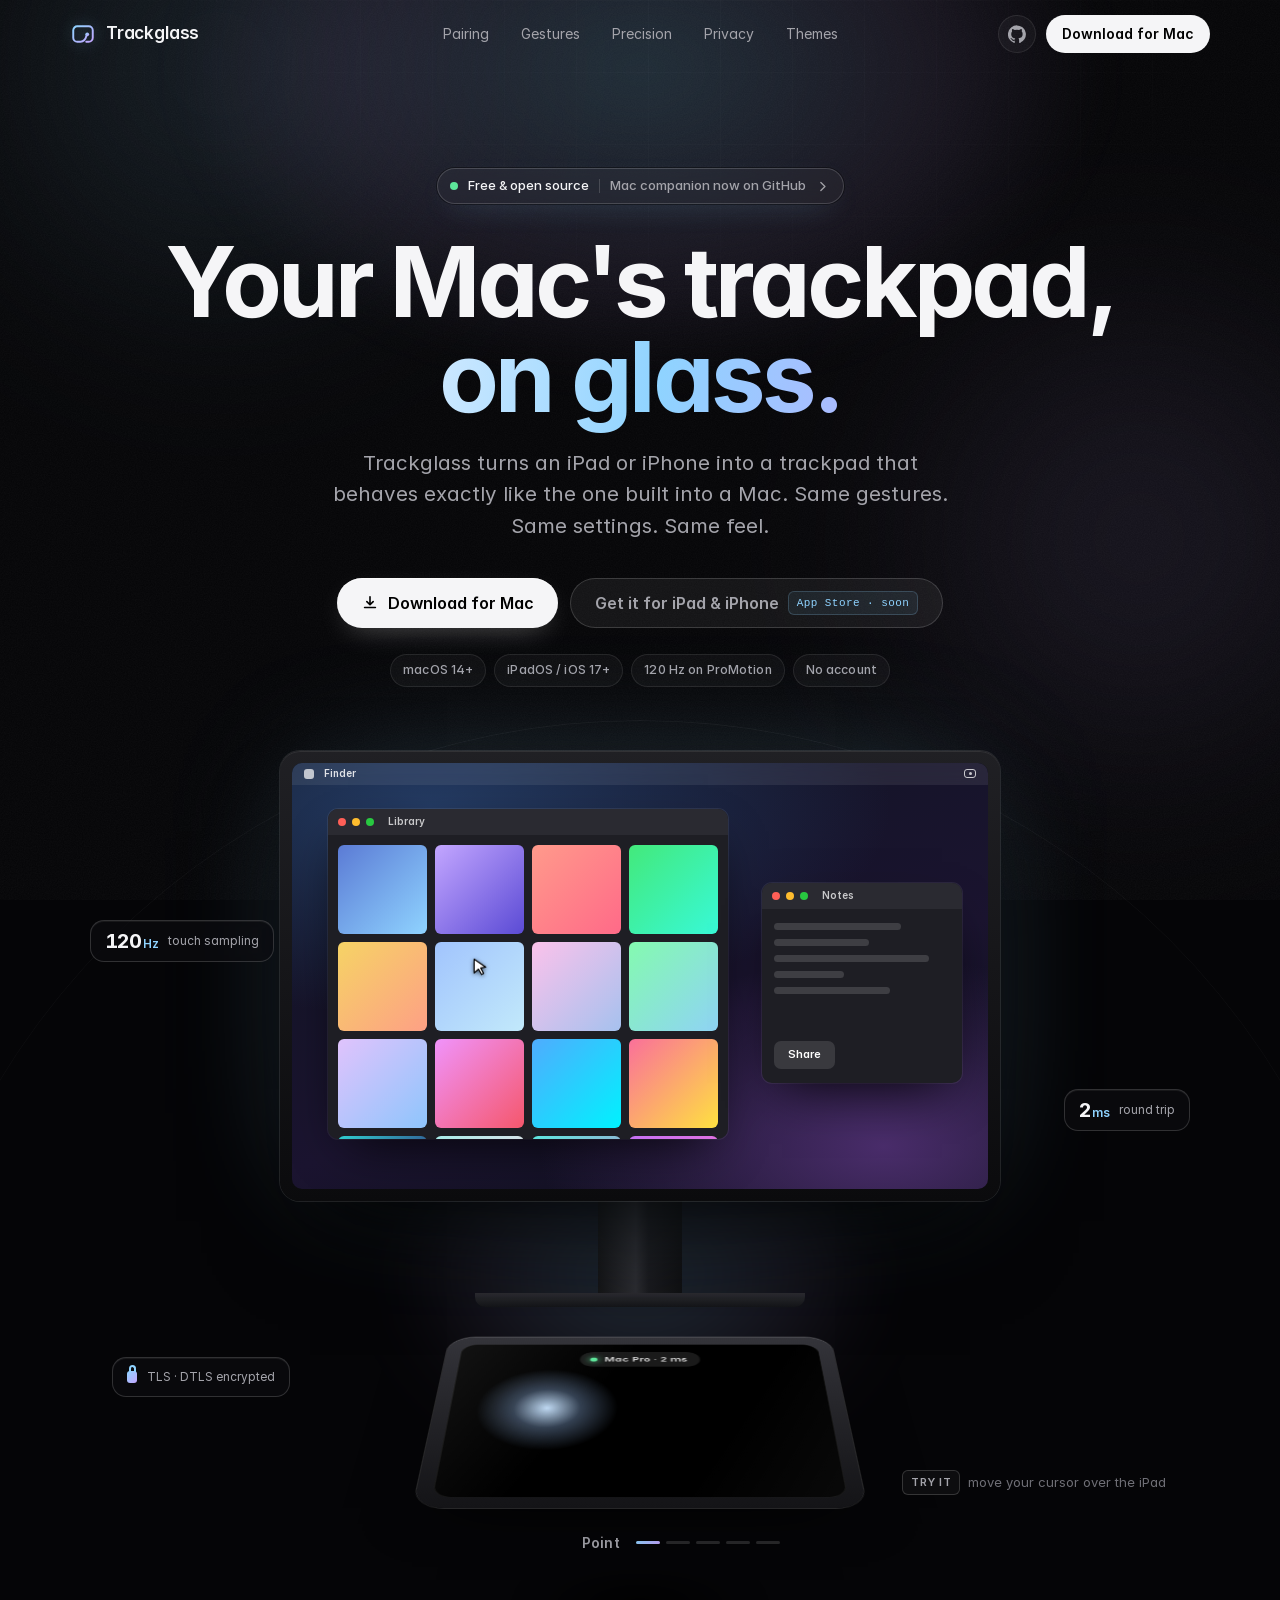
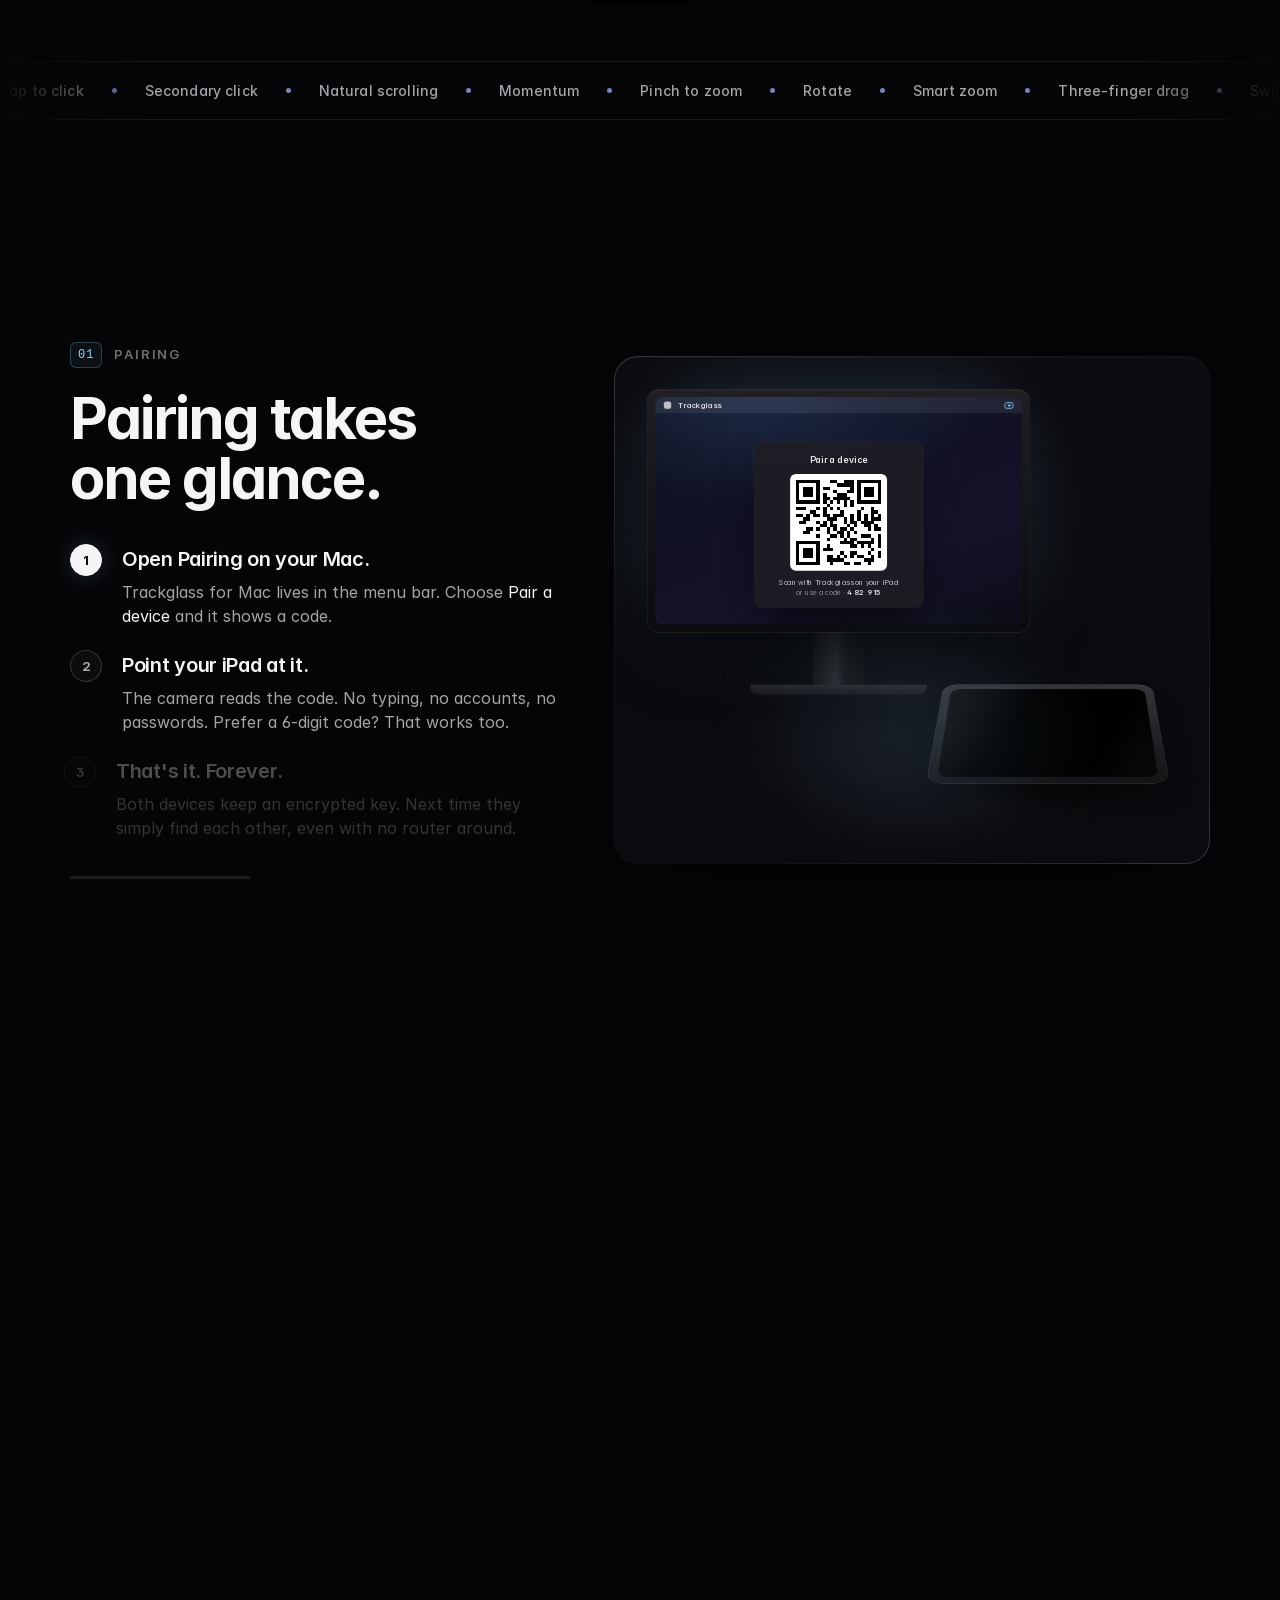
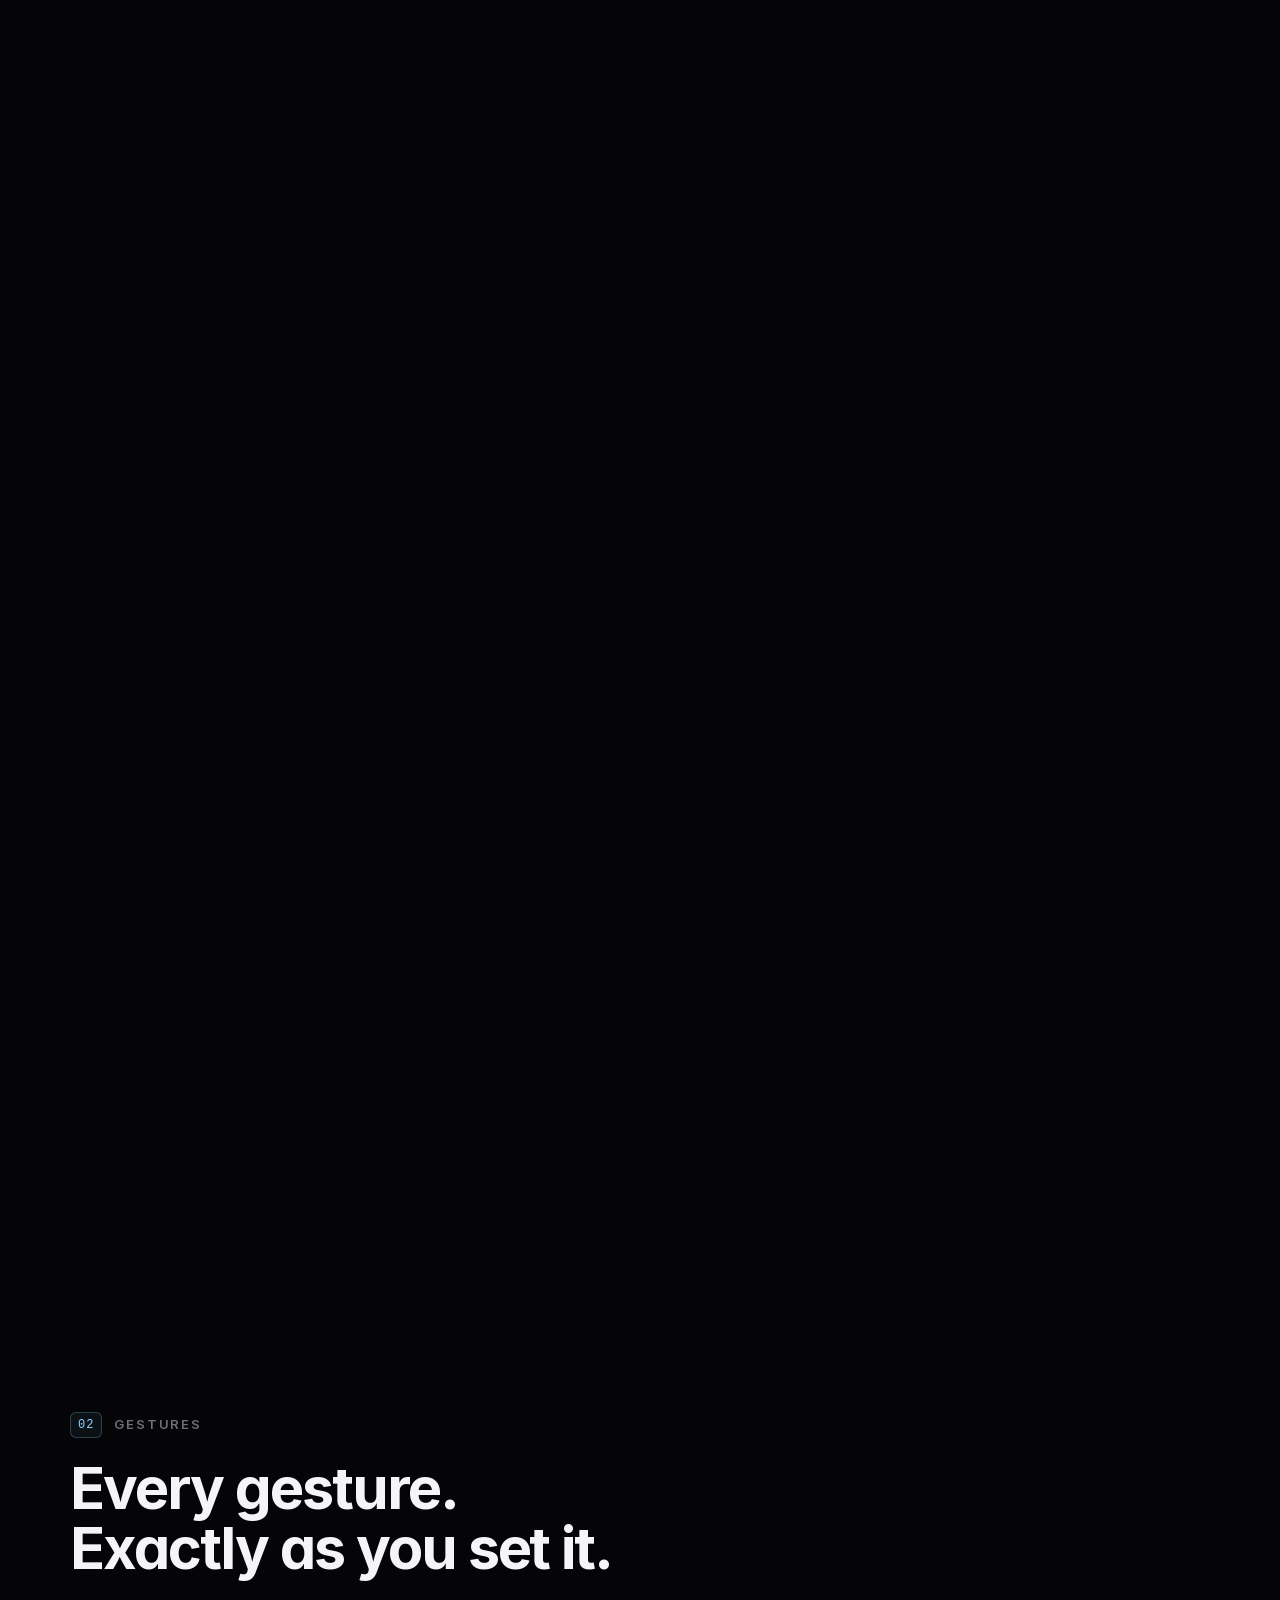
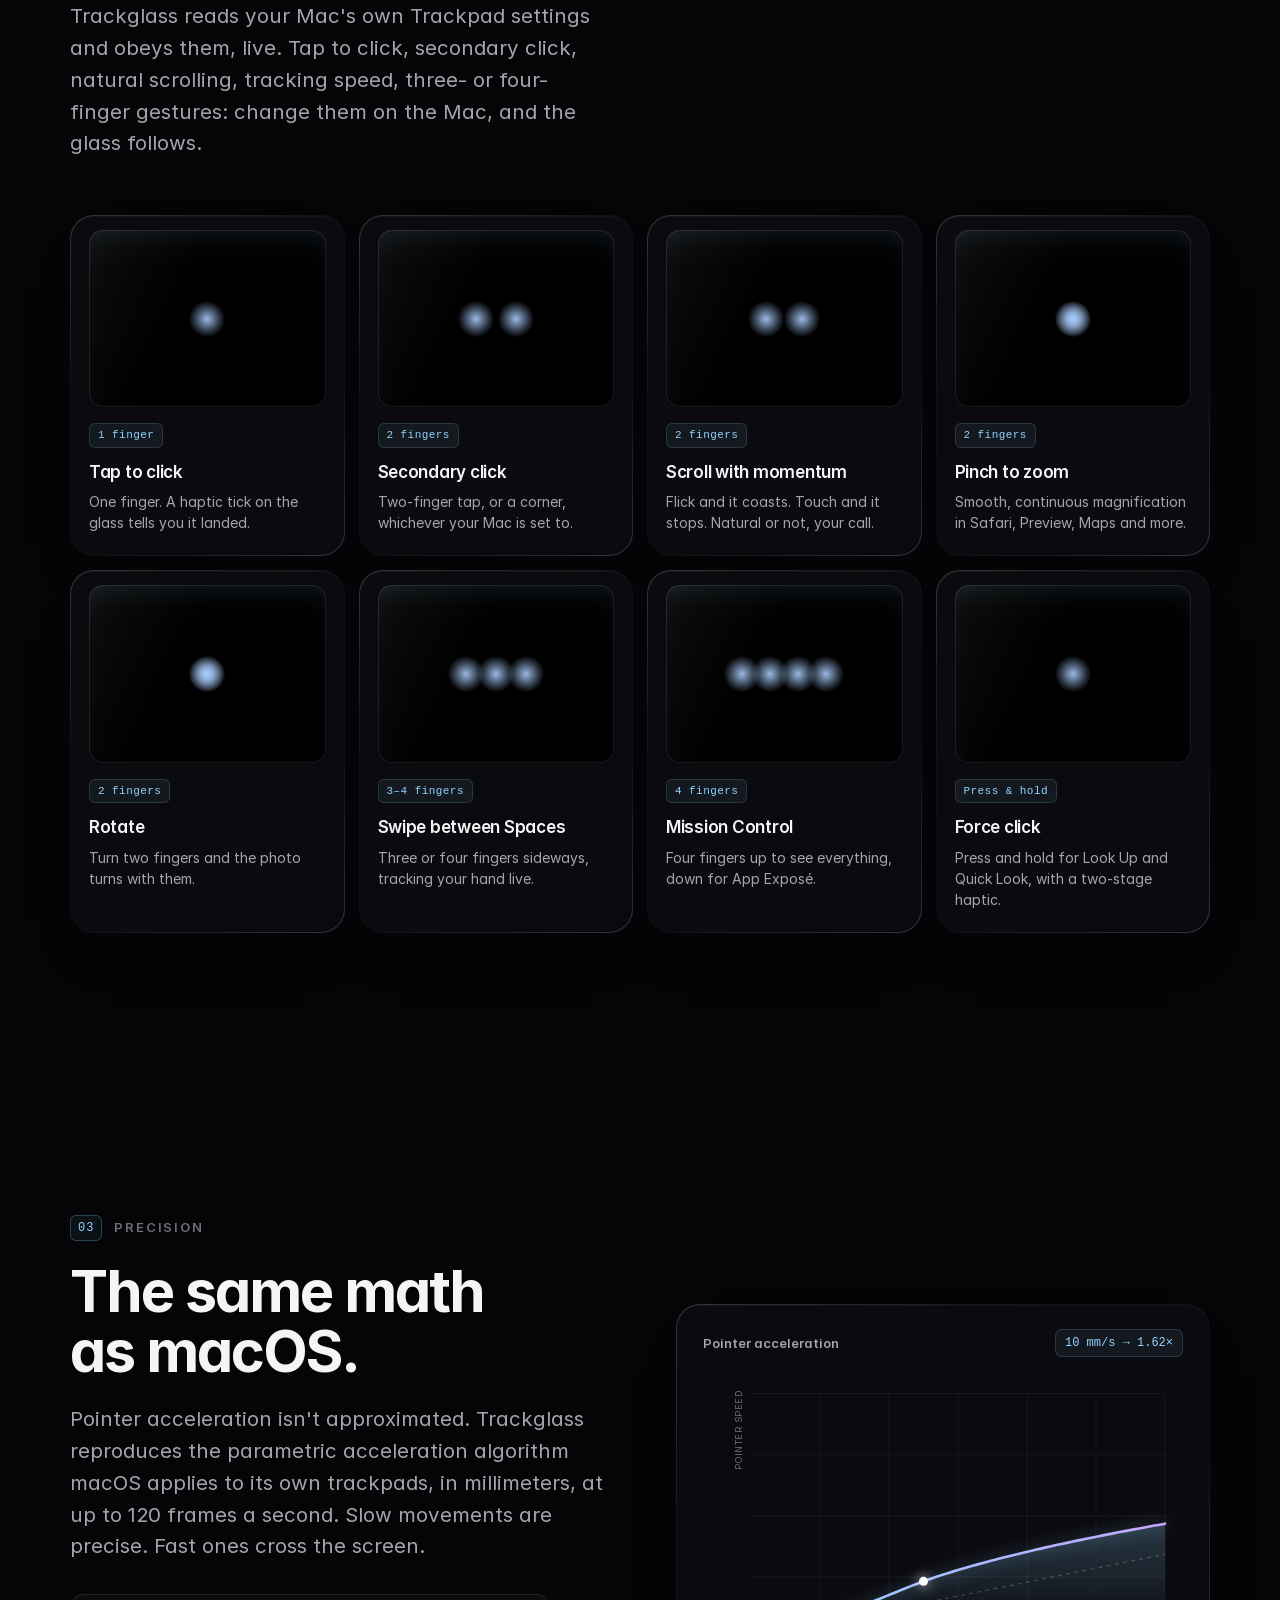
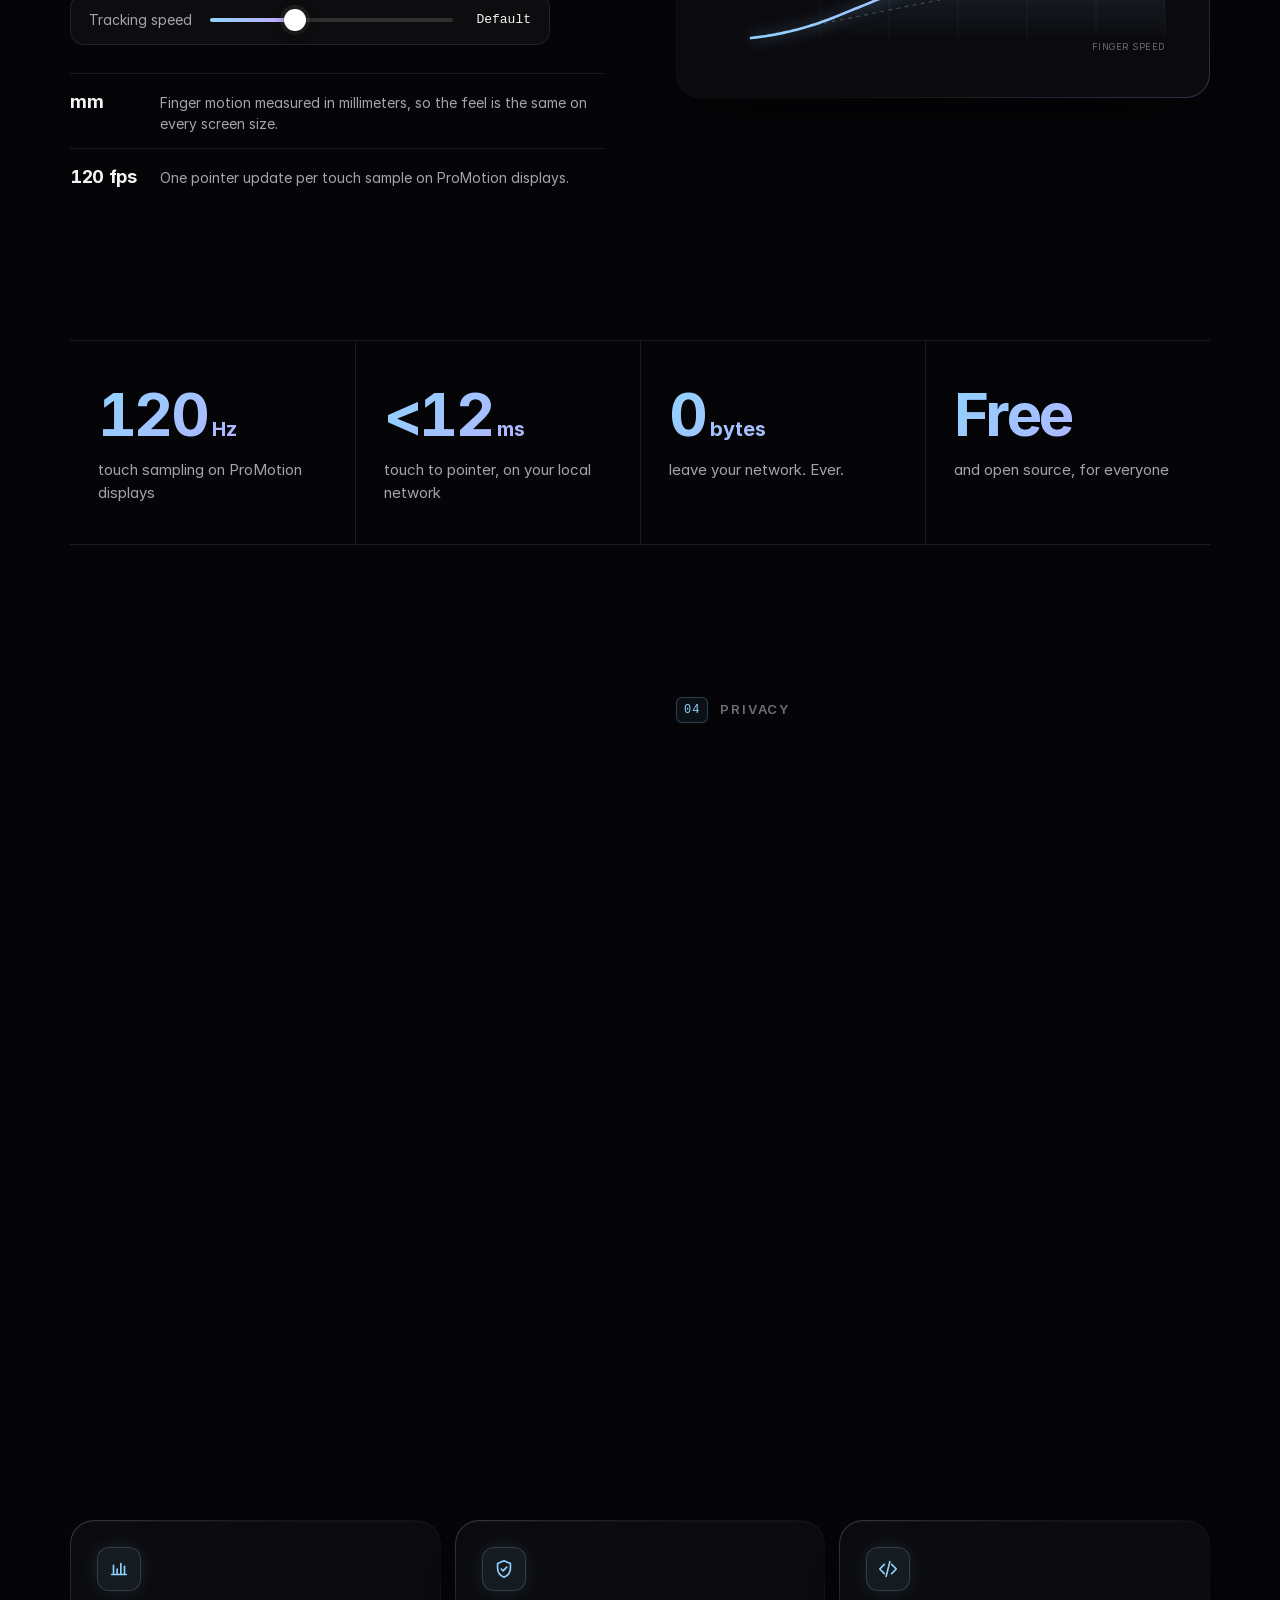
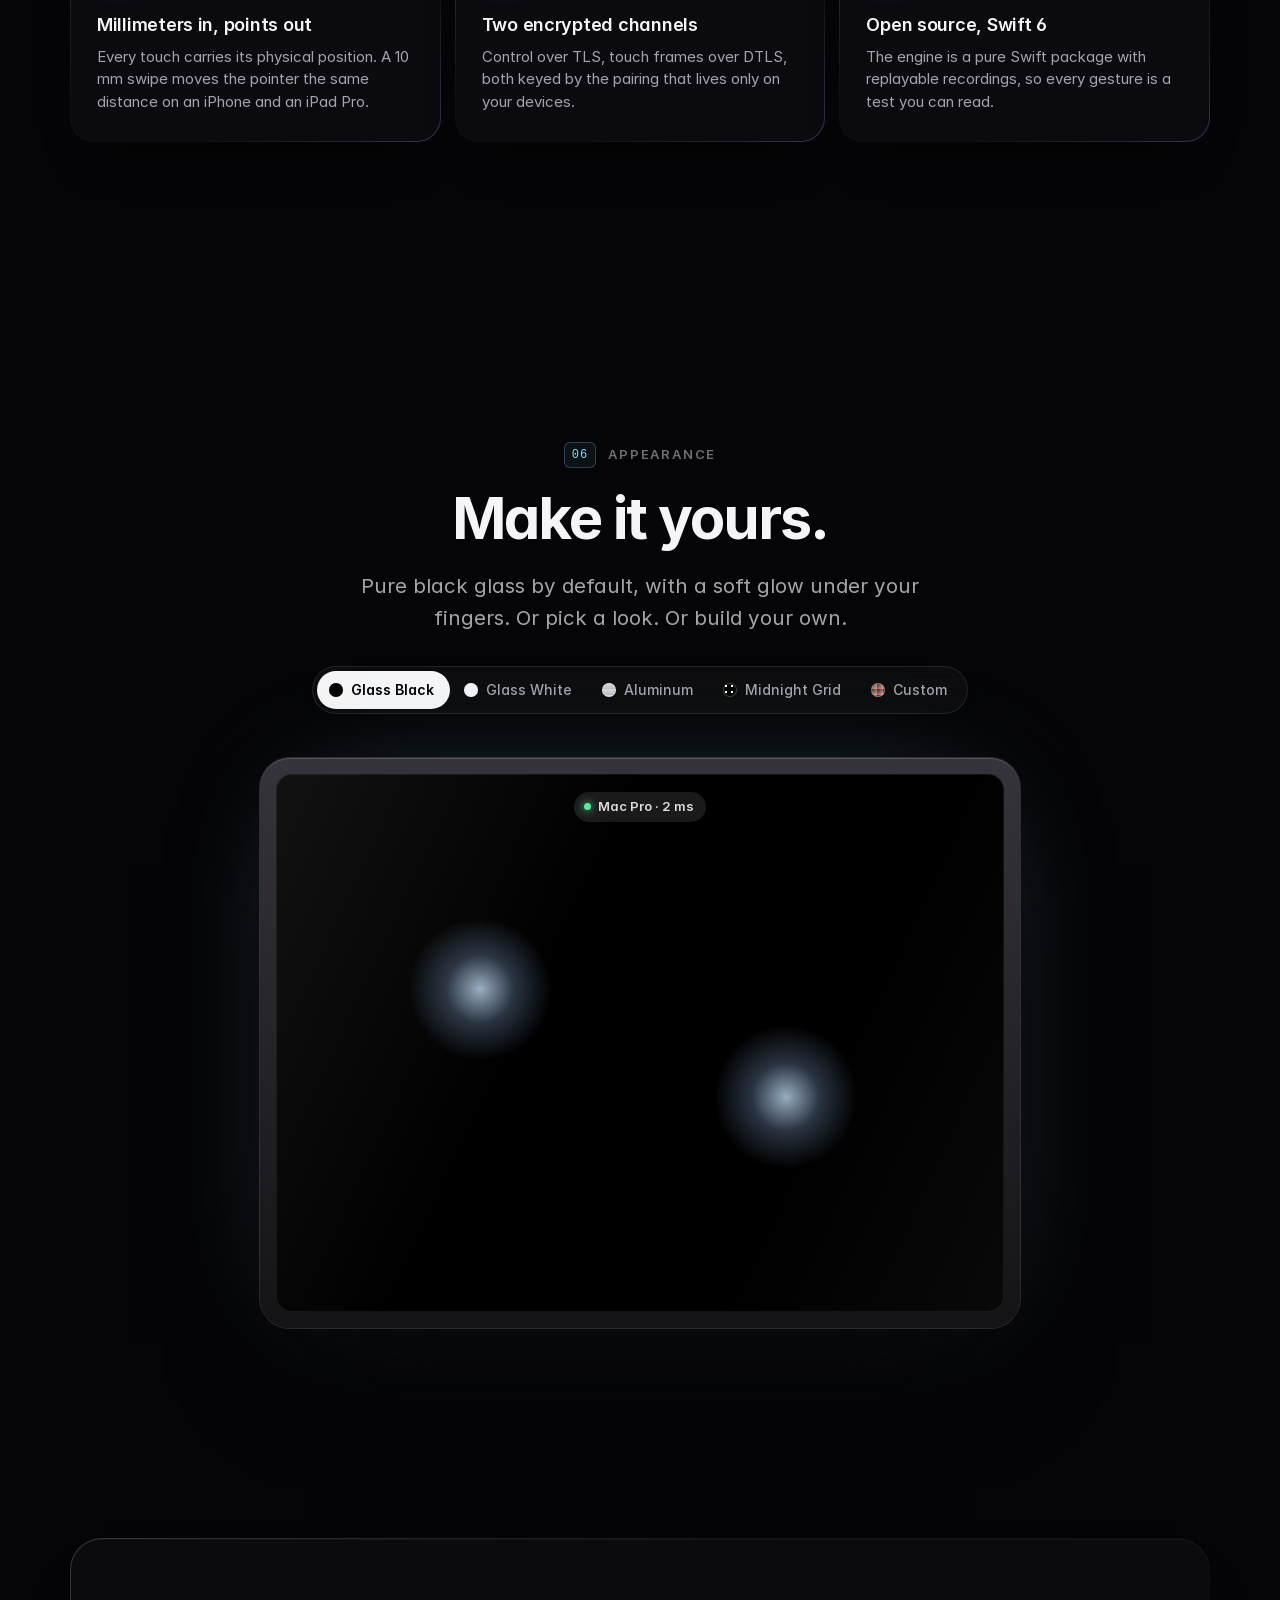
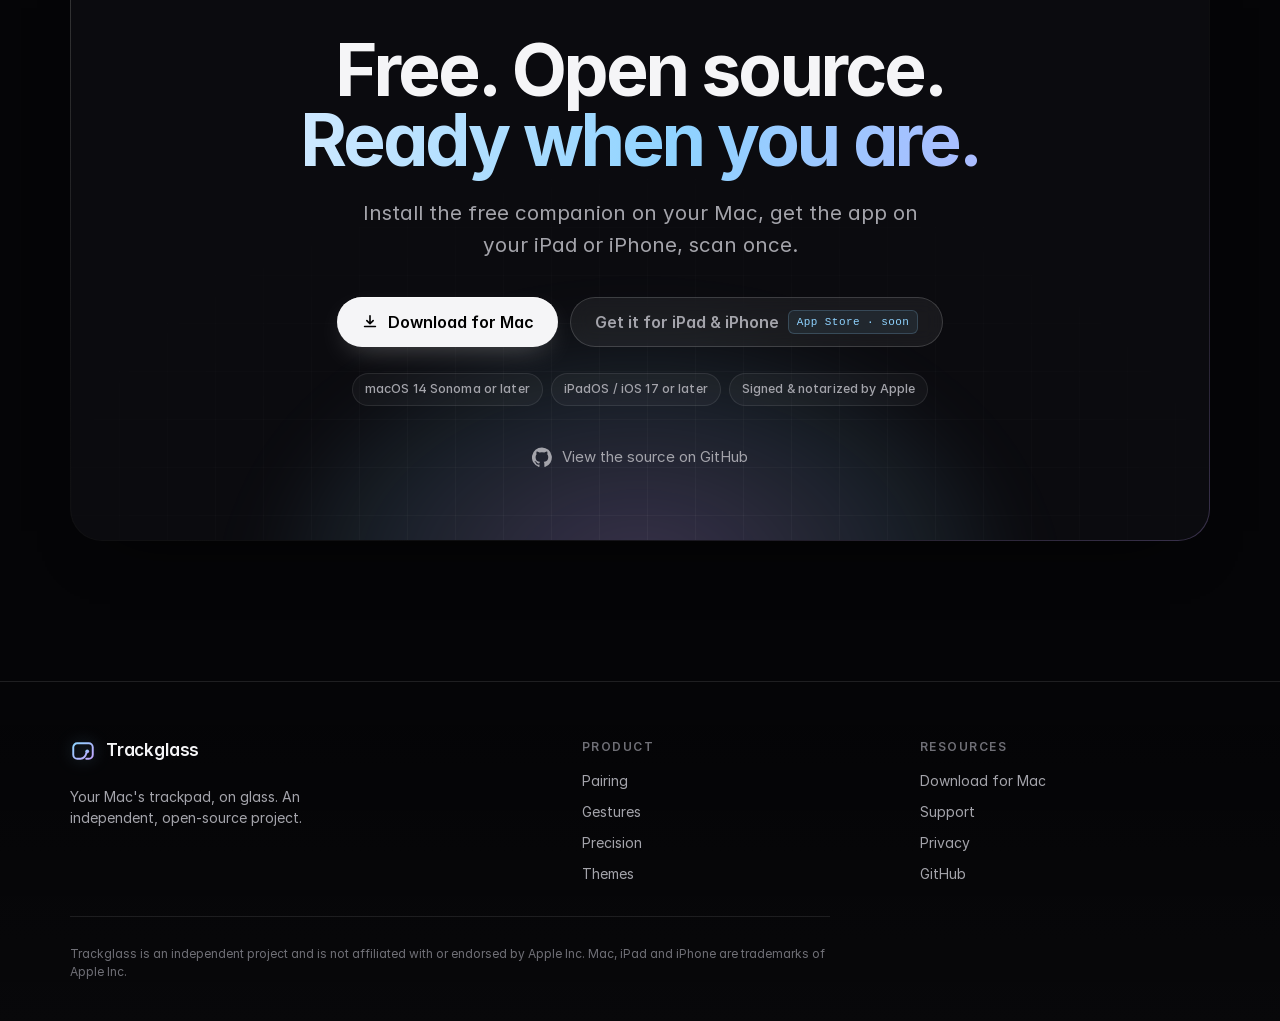
==== commit 01c748cb: "website: fix clipped descenders, mobile menu, inert App Store buttons, support e-mail" ====
--- a/website/index.html
+++ b/website/index.html
@@ -46,12 +46,21 @@
       <i class="nav__ind" id="navInd" aria-hidden="true"></i>
     </nav>
     <div class="nav__actions">
+      <button class="nav__burger" id="navBurger" aria-label="Menu" aria-expanded="false" aria-controls="navSheet"><i></i></button>
       <a class="nav__gh" href="https://github.com/simo-hue/TrackGlass" aria-label="Source on GitHub">
         <svg viewBox="0 0 24 24" aria-hidden="true"><path fill="currentColor" d="M12 .5a12 12 0 0 0-3.8 23.4c.6.1.8-.3.8-.6v-2.2c-3.3.7-4-1.4-4-1.4-.6-1.4-1.4-1.8-1.4-1.8-1.1-.7.1-.7.1-.7 1.2.1 1.8 1.2 1.8 1.2 1.1 1.9 2.8 1.3 3.5 1 .1-.8.4-1.3.8-1.6-2.7-.3-5.5-1.3-5.5-5.9 0-1.3.5-2.4 1.2-3.2-.1-.3-.5-1.5.1-3.2 0 0 1-.3 3.3 1.2a11.5 11.5 0 0 1 6 0c2.3-1.5 3.3-1.2 3.3-1.2.6 1.7.2 2.9.1 3.2.8.8 1.2 1.9 1.2 3.2 0 4.6-2.8 5.6-5.5 5.9.4.4.8 1.1.8 2.2v3.3c0 .3.2.7.8.6A12 12 0 0 0 12 .5z"/></svg>
       </a>
       <a class="btn btn--small" href="https://github.com/simo-hue/TrackGlass/releases/latest">Download for Mac</a>
     </div>
   </div>
+  <nav class="nav__sheet" id="navSheet" aria-label="Menu">
+    <a href="#pair">Pairing <span>01</span></a>
+    <a href="#gestures">Gestures <span>02</span></a>
+    <a href="#precision">Precision <span>03</span></a>
+    <a href="#privacy">Privacy <span>04</span></a>
+    <a href="#themes">Themes <span>06</span></a>
+    <a href="support.html">Support <span>↗</span></a>
+  </nav>
 </header>
 
 <main id="main">
--- a/website/styles.css
+++ b/website/styles.css
@@ -89,7 +89,9 @@
 .display { font-size: clamp(44px, 7.6vw, 104px); line-height: .98; letter-spacing: -.04em; font-weight: 700; text-wrap: balance; }
 .display--small { font-size: clamp(36px, 5.6vw, 72px); }
 .display .line { display: block; }
+.display .line.line--accent { display: block; width: fit-content; margin-inline: auto; }
 .line--accent {
+  display: inline-block; padding: 0 .06em .14em; margin: 0 -.06em -.14em;
   background: linear-gradient(100deg, #cfe9ff 0%, var(--accent-a) 28%, var(--accent-b) 70%, #ffd2f1 100%);
   background-size: 200% 100%; -webkit-background-clip: text; background-clip: text; color: transparent;
   animation: shimmer 9s ease-in-out infinite;
@@ -123,6 +125,10 @@
 .btn--ghost:hover { background: rgba(255,255,255,.1); border-color: rgba(255,255,255,.26); }
 .btn--ghost svg { width: 14px; height: 14px; opacity: .7; transition: transform .3s var(--ease); }
 .btn--ghost:hover svg { transform: translateX(2px); }
+.btn.is-soon { cursor: default; color: var(--fg-2); }
+.btn.is-soon:hover { transform: none; background: var(--glass-2); border-color: var(--line-2); }
+.btn.is-soon:hover svg { transform: none; }
+.btn__soon { font-family: var(--mono); font-size: 11px; font-weight: 500; letter-spacing: .04em; color: var(--accent-a); padding: 3px 8px; border-radius: 6px; background: rgba(143,211,255,.08); border: 1px solid rgba(143,211,255,.2); }
 .btn--small { height: 38px; padding: 0 16px; font-size: 14px; background: var(--fg); color: #000; }
 .btn--small:hover { box-shadow: 0 0 28px -2px var(--glow); }
 .cta { display: flex; flex-wrap: wrap; gap: 12px; margin-top: 36px; }
@@ -161,6 +167,19 @@
 .nav__links a { position: relative; z-index: 1; padding: 7px 14px; border-radius: 999px; transition: color .2s; }
 .nav__links a:hover, .nav__links a.is-active { color: var(--fg); }
 .nav__ind { position: absolute; top: 4px; left: var(--x, 0px); width: var(--w, 0px); height: calc(100% - 8px); border-radius: 999px; background: rgba(255,255,255,.08); opacity: var(--o, 0); transition: left .4s var(--ease), width .4s var(--ease), opacity .3s; }
+.nav__burger { display: none; width: 38px; height: 38px; border-radius: 50%; border: 1px solid var(--line); background: var(--glass); color: var(--fg); place-items: center; }
+.nav__burger i { position: relative; display: block; width: 16px; height: 2px; background: currentColor; border-radius: 2px; transition: transform .3s var(--ease), background .3s; }
+.nav__burger i::before, .nav__burger i::after { content: ""; position: absolute; left: 0; width: 16px; height: 2px; background: currentColor; border-radius: 2px; transition: transform .3s var(--ease), top .3s var(--ease); }
+.nav__burger i::before { top: -5px; } .nav__burger i::after { top: 5px; }
+.nav.is-open .nav__burger i { background: transparent; }
+.nav.is-open .nav__burger i::before { top: 0; transform: rotate(45deg); }
+.nav.is-open .nav__burger i::after { top: 0; transform: rotate(-45deg); }
+.nav__sheet { display: none; position: absolute; left: 16px; right: 16px; top: calc(100% + 8px); padding: 8px; border-radius: 18px; background: rgba(12,12,16,.97); border: 1px solid var(--line-2); backdrop-filter: blur(20px); -webkit-backdrop-filter: blur(20px); box-shadow: 0 30px 60px -30px rgba(0,0,0,.9); }
+.nav__sheet a { display: flex; align-items: center; justify-content: space-between; padding: 13px 14px; border-radius: 12px; font-size: 16px; font-weight: 500; color: var(--fg); }
+.nav__sheet a:hover { background: var(--glass-2); }
+.nav__sheet a span { font-family: var(--mono); font-size: 11px; color: var(--fg-3); }
+.nav.is-open .nav__sheet { display: grid; animation: sheet .3s var(--ease); }
+@keyframes sheet { from { opacity: 0; transform: translateY(-6px); } }
 .nav__actions { display: flex; align-items: center; justify-content: flex-end; gap: 10px; }
 .nav__gh { display: grid; place-items: center; width: 38px; height: 38px; border-radius: 50%; color: var(--fg-2); border: 1px solid var(--line); background: var(--glass); transition: color .2s, border-color .2s, transform .3s var(--ease-spring); }
 .nav__gh svg { width: 18px; height: 18px; }
@@ -205,7 +224,7 @@
   filter: blur(24px); pointer-events: none;
 }
 .hero__ring {
-  position: absolute; left: 50%; top: 560px; width: 1500px; height: 1500px; transform: translateX(-50%); pointer-events: none;
+  position: absolute; left: 50%; top: 720px; width: 1500px; height: 1500px; transform: translateX(-50%); pointer-events: none;
   border-radius: 50%; border: 1px solid rgba(255,255,255,.05);
   box-shadow: 0 0 0 120px rgba(255,255,255,.012), 0 0 0 260px rgba(255,255,255,.008);
   mask-image: linear-gradient(#000 0%, transparent 55%); -webkit-mask-image: linear-gradient(#000 0%, transparent 55%);
@@ -236,9 +255,9 @@
 }
 .float b { font-size: 20px; font-weight: 700; letter-spacing: -.03em; color: var(--fg); font-variant-numeric: tabular-nums; line-height: 1; }
 .float b small { font-size: 12px; font-weight: 600; margin-left: 2px; color: var(--accent-a); }
-.float--a { left: 3%; top: 26%; animation-delay: -1s; }
-.float--b { right: 3%; top: 40%; animation-delay: -3.5s; }
-.float--c { left: 6%; bottom: 14%; animation-delay: -5s; }
+.float--a { left: 0; top: 22%; animation-delay: -1s; }
+.float--b { right: 0; top: 44%; animation-delay: -3.5s; }
+.float--c { left: 2%; bottom: 16%; animation-delay: -5s; }
 .float__lock { width: 10px; height: 12px; border-radius: 3px; background: var(--accent); position: relative; }
 .float__lock::before { content: ""; position: absolute; left: 1.5px; top: -6px; width: 7px; height: 7px; border: 2px solid var(--accent-a); border-bottom: 0; border-radius: 5px 5px 0 0; box-sizing: border-box; }
 @keyframes floaty { 0%, 100% { transform: translateY(0); } 50% { transform: translateY(-8px); } }
@@ -518,7 +537,7 @@
 .stats { display: grid; grid-template-columns: repeat(4, 1fr); border-top: 1px solid var(--line); border-bottom: 1px solid var(--line); }
 .stat { padding: 40px 28px; border-left: 1px solid var(--line); }
 .stat:first-child { border-left: 0; }
-.stat b { display: block; font-size: 60px; line-height: 1; letter-spacing: -.045em; font-weight: 700; font-variant-numeric: tabular-nums; background: var(--accent); -webkit-background-clip: text; background-clip: text; color: transparent; }
+.stat b { display: block; font-size: 60px; line-height: 1.1; letter-spacing: -.045em; font-weight: 700; font-variant-numeric: tabular-nums; background: var(--accent); -webkit-background-clip: text; background-clip: text; color: transparent; }
 .stat b small { font-size: 20px; letter-spacing: -.01em; margin-left: 5px; }
 .stat span { display: block; margin-top: 12px; color: var(--fg-2); font-size: 15px; }
 .stat b > span { display: inline; margin: 0; color: inherit; font-size: inherit; }
@@ -605,9 +624,13 @@
 /* ==========================================================================
    RESPONSIVE
    ========================================================================== */
+@media (max-width: 1200px) { .float { display: none; } }
 @media (max-width: 1000px) {
   .nav__inner { grid-template-columns: 1fr auto; }
   .nav__links { display: none; }
+  .nav__burger { display: grid; }
+  .nav.is-open { background: rgba(5,5,7,.8); backdrop-filter: saturate(160%) blur(20px); -webkit-backdrop-filter: saturate(160%) blur(20px); border-color: var(--line); }
+  .hero__ring { display: none; }
   .cards { grid-template-columns: repeat(2, 1fr); }
   .stats { grid-template-columns: repeat(2, 1fr); }
   .stat:nth-child(3) { border-left: 0; }
@@ -622,7 +645,6 @@
   .pair__progress { display: none; }
   .step { opacity: 1; transform: none; }
   .section { padding: 110px 0; }
-  .float { display: none; }
   .footer__inner { grid-template-columns: 1fr 1fr; }
   .footer__brand { grid-column: 1 / -1; }
 }
@@ -638,6 +660,7 @@
   .caption__label { min-width: 0; }
   .hint { display: none; }
   .nav__gh { display: none; }
+  .btn--small { height: 36px; padding: 0 14px; font-size: 13px; }
   .footer__inner { grid-template-columns: 1fr; }
   .seg { flex-wrap: wrap; justify-content: center; border-radius: 22px; }
   .section { padding: 90px 0; }
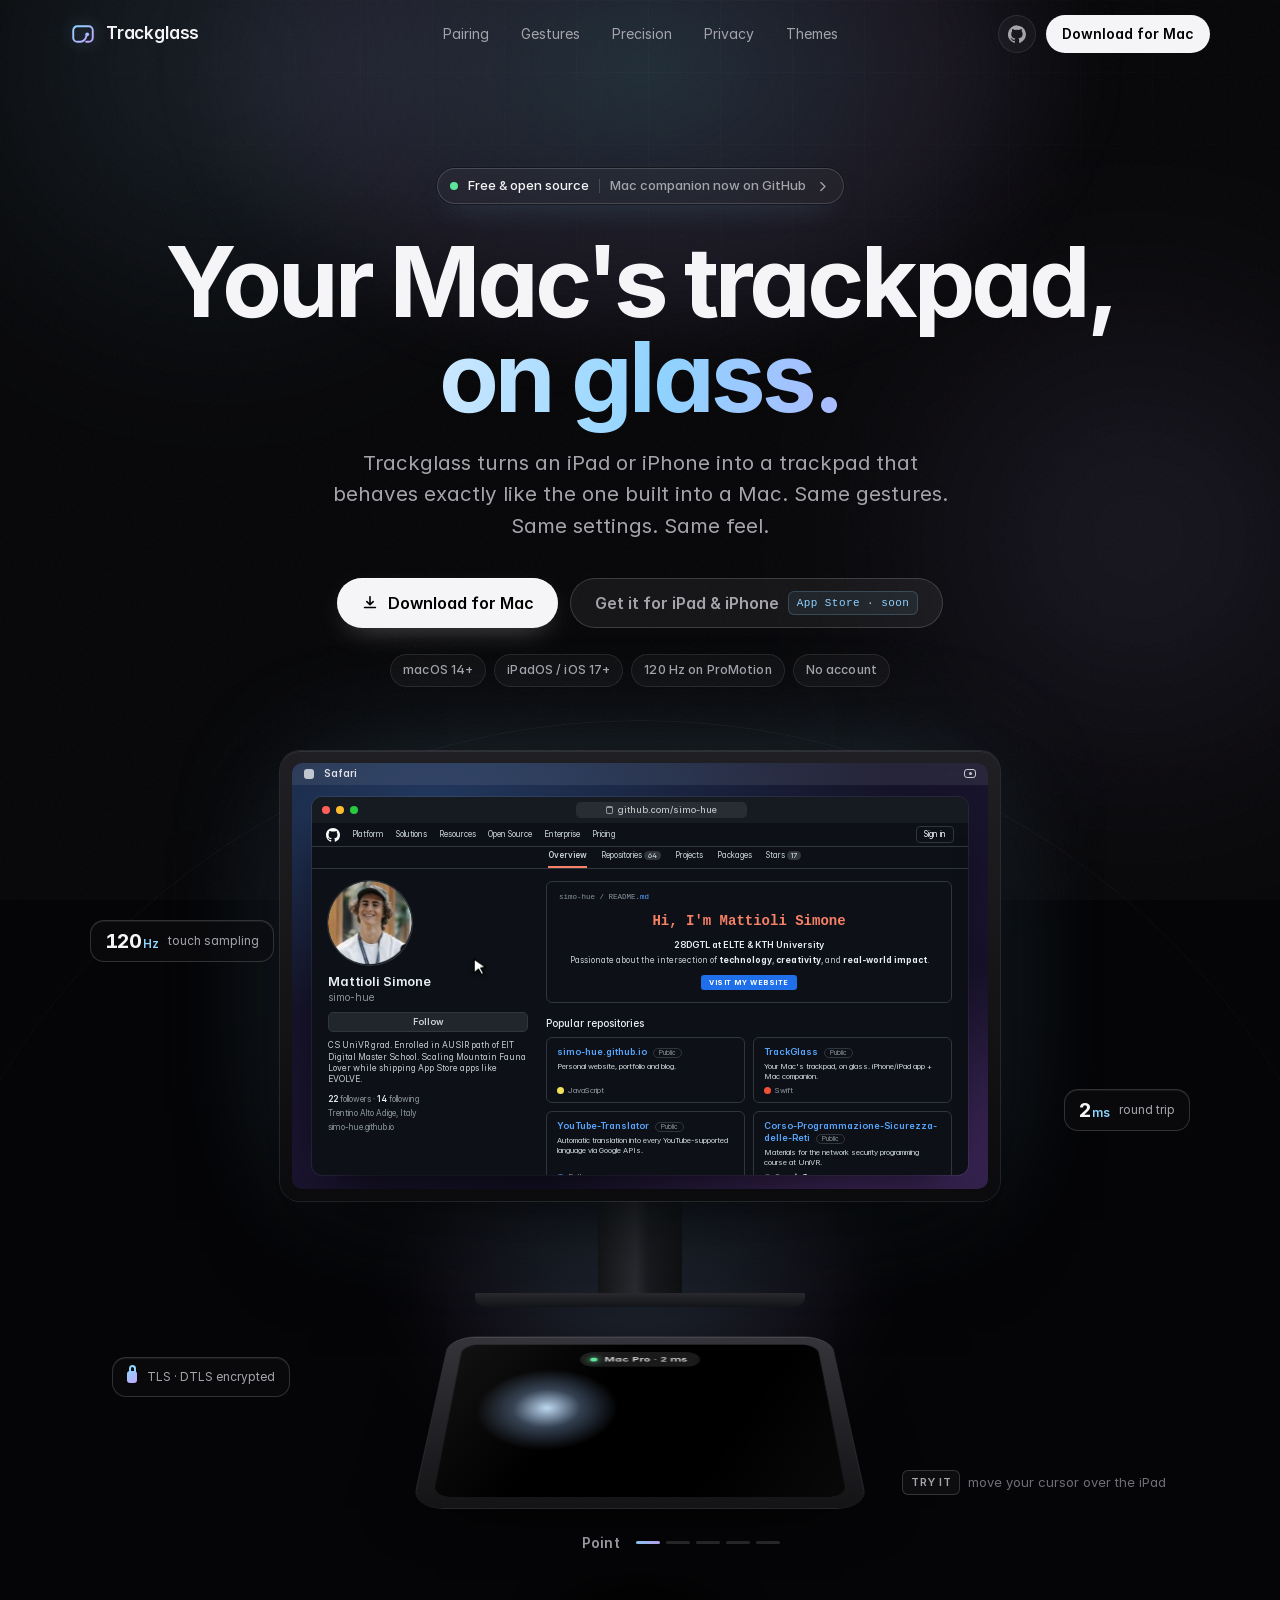
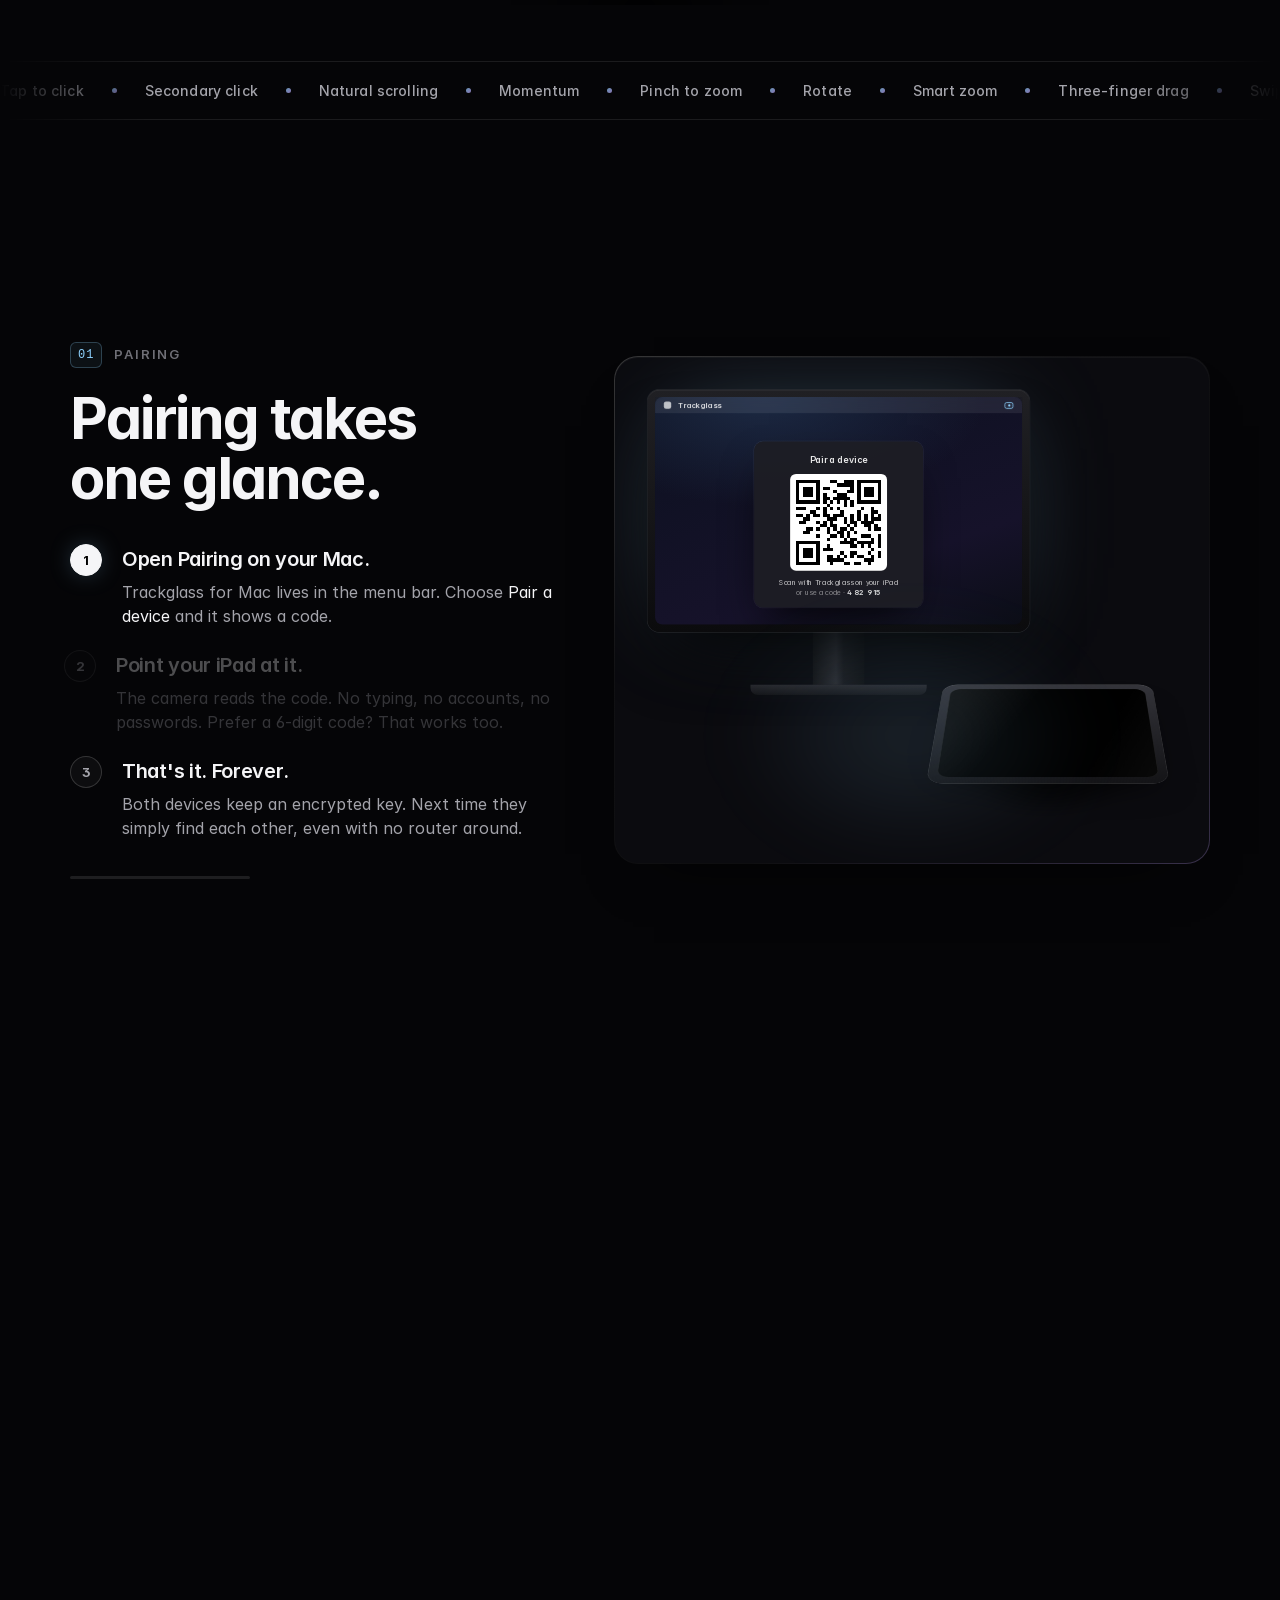
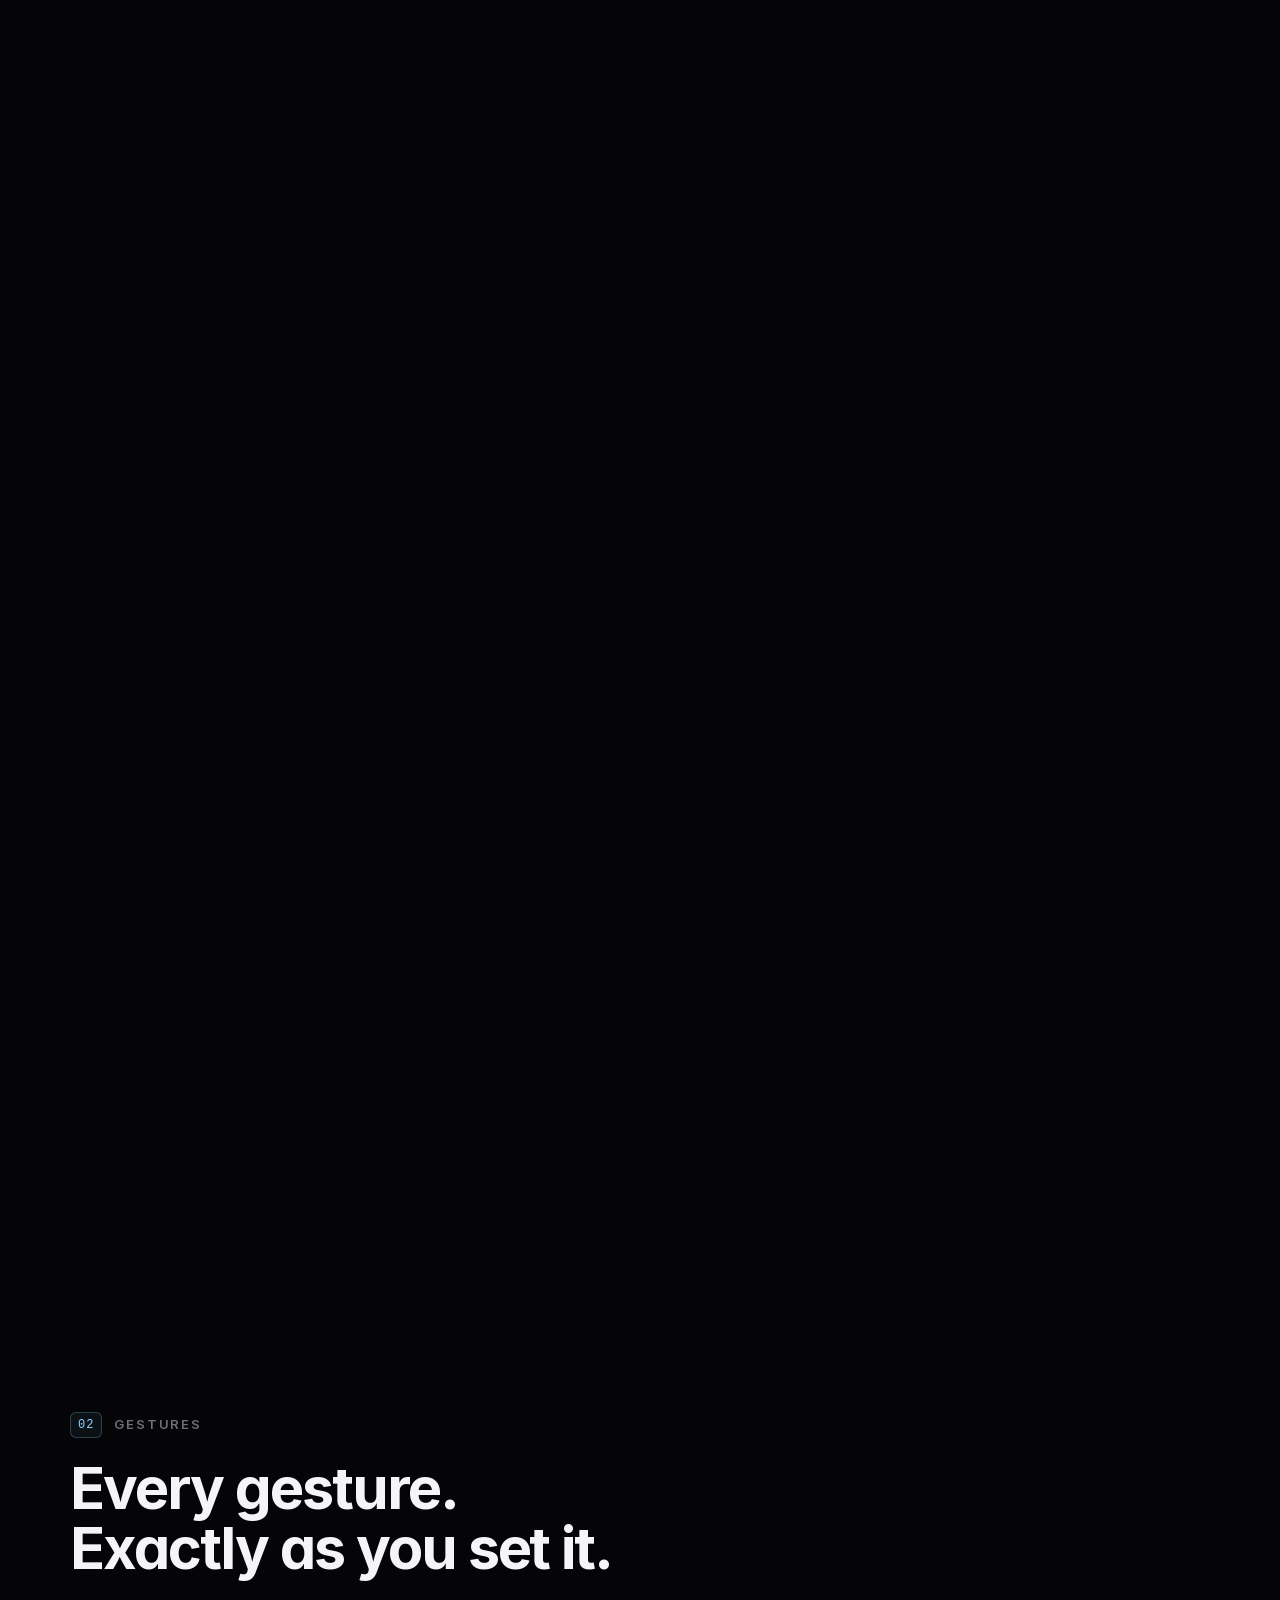
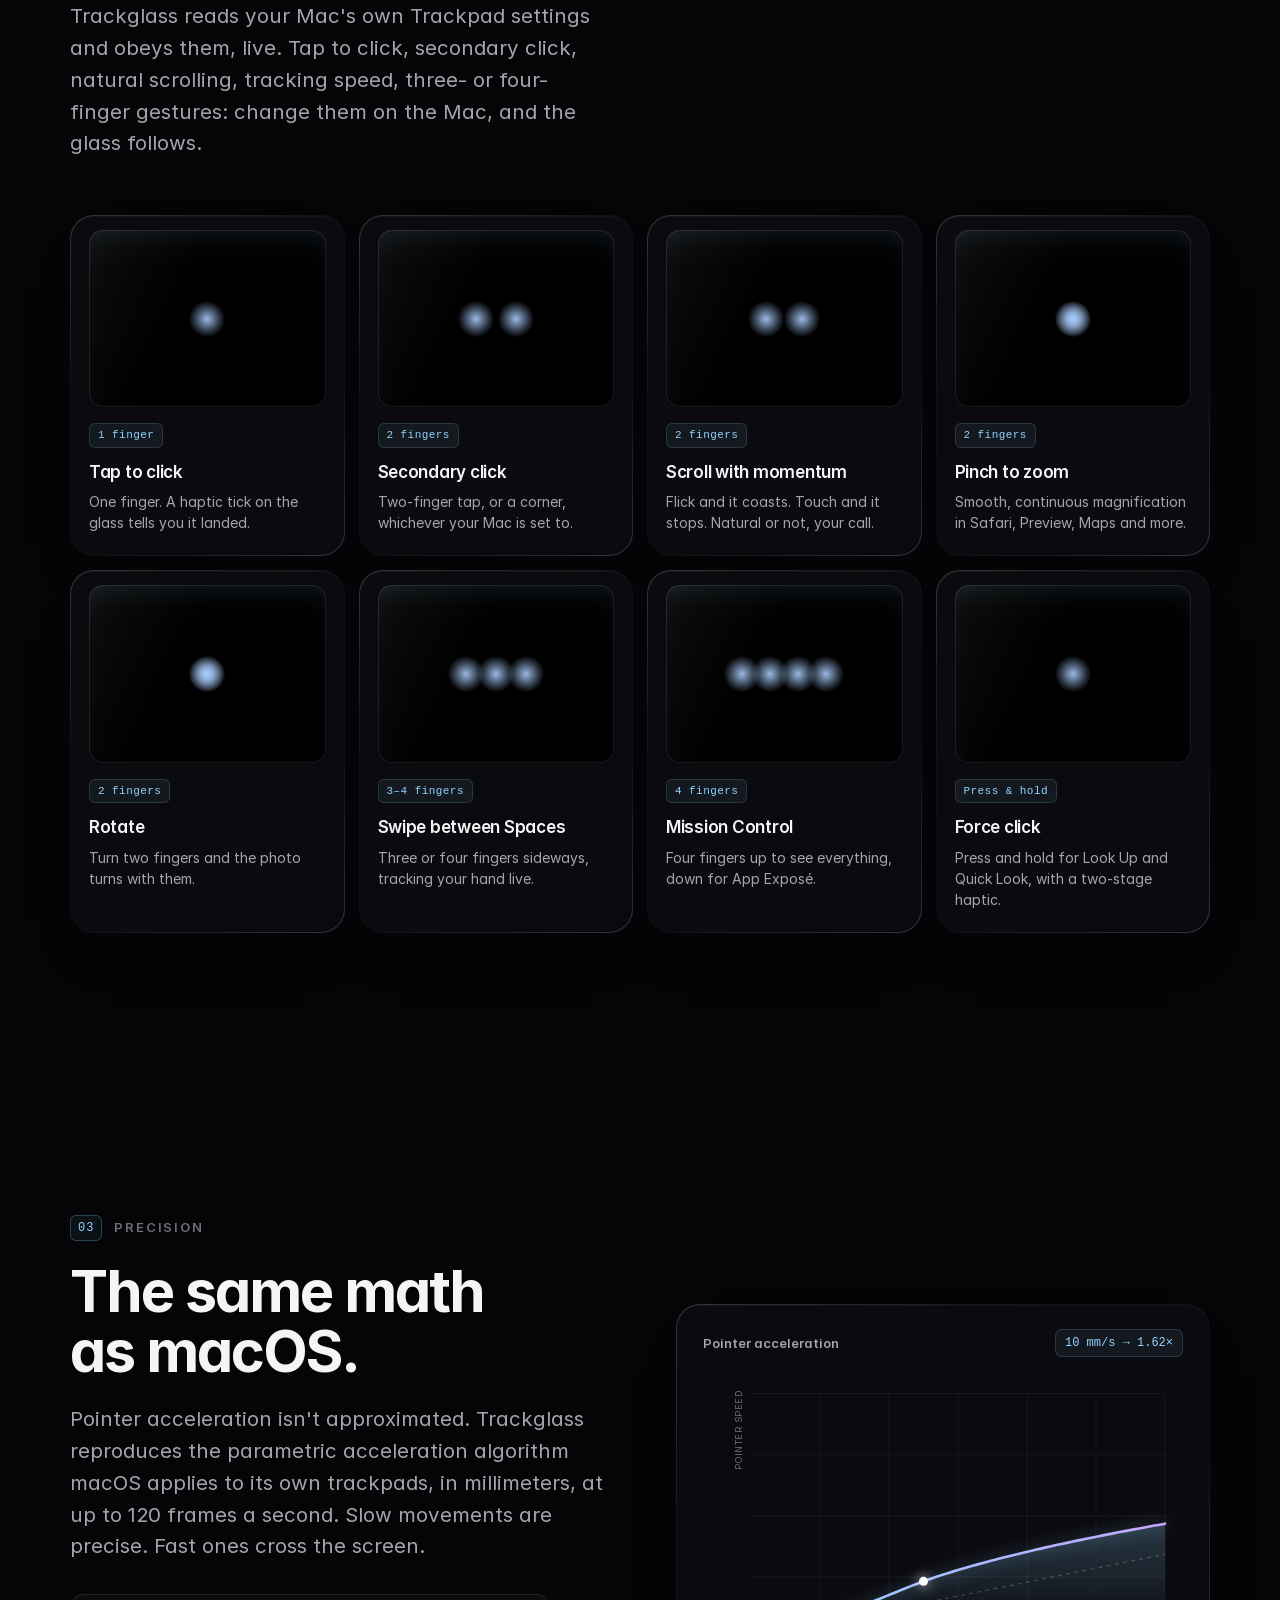
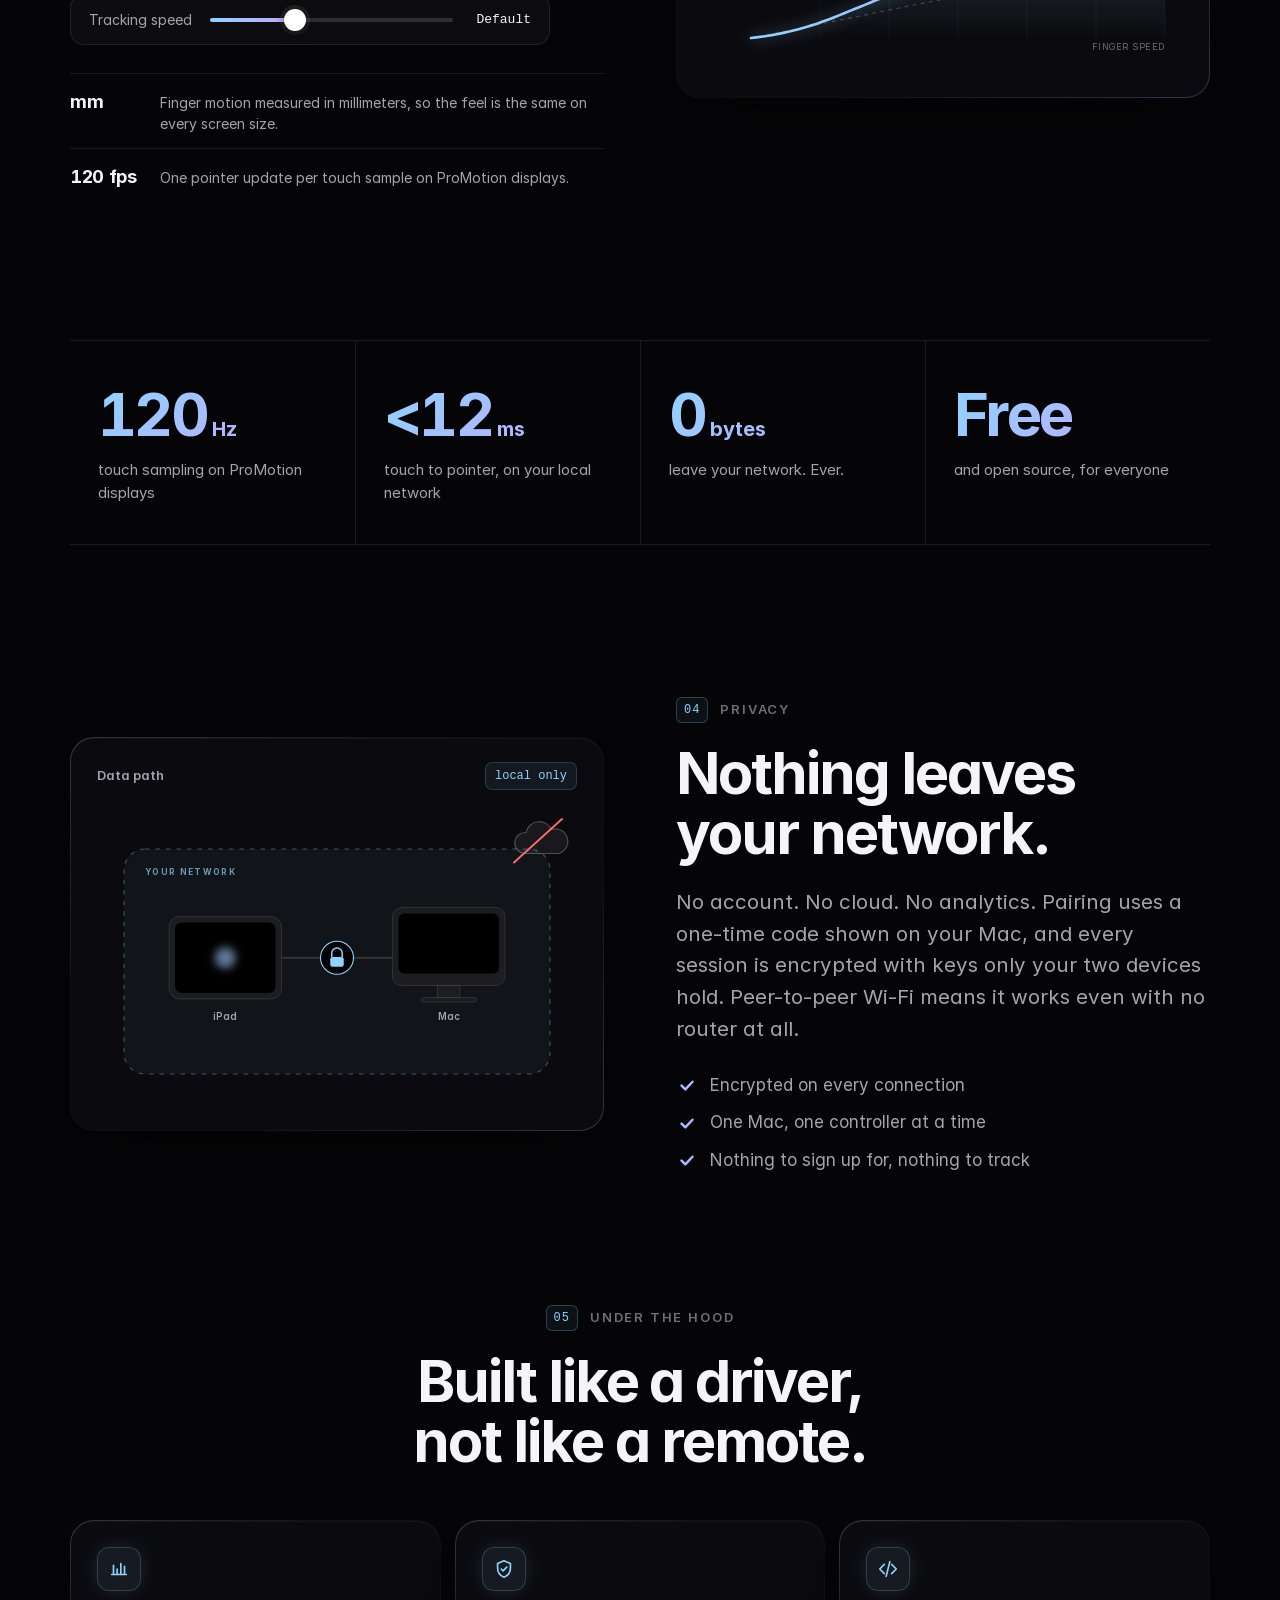
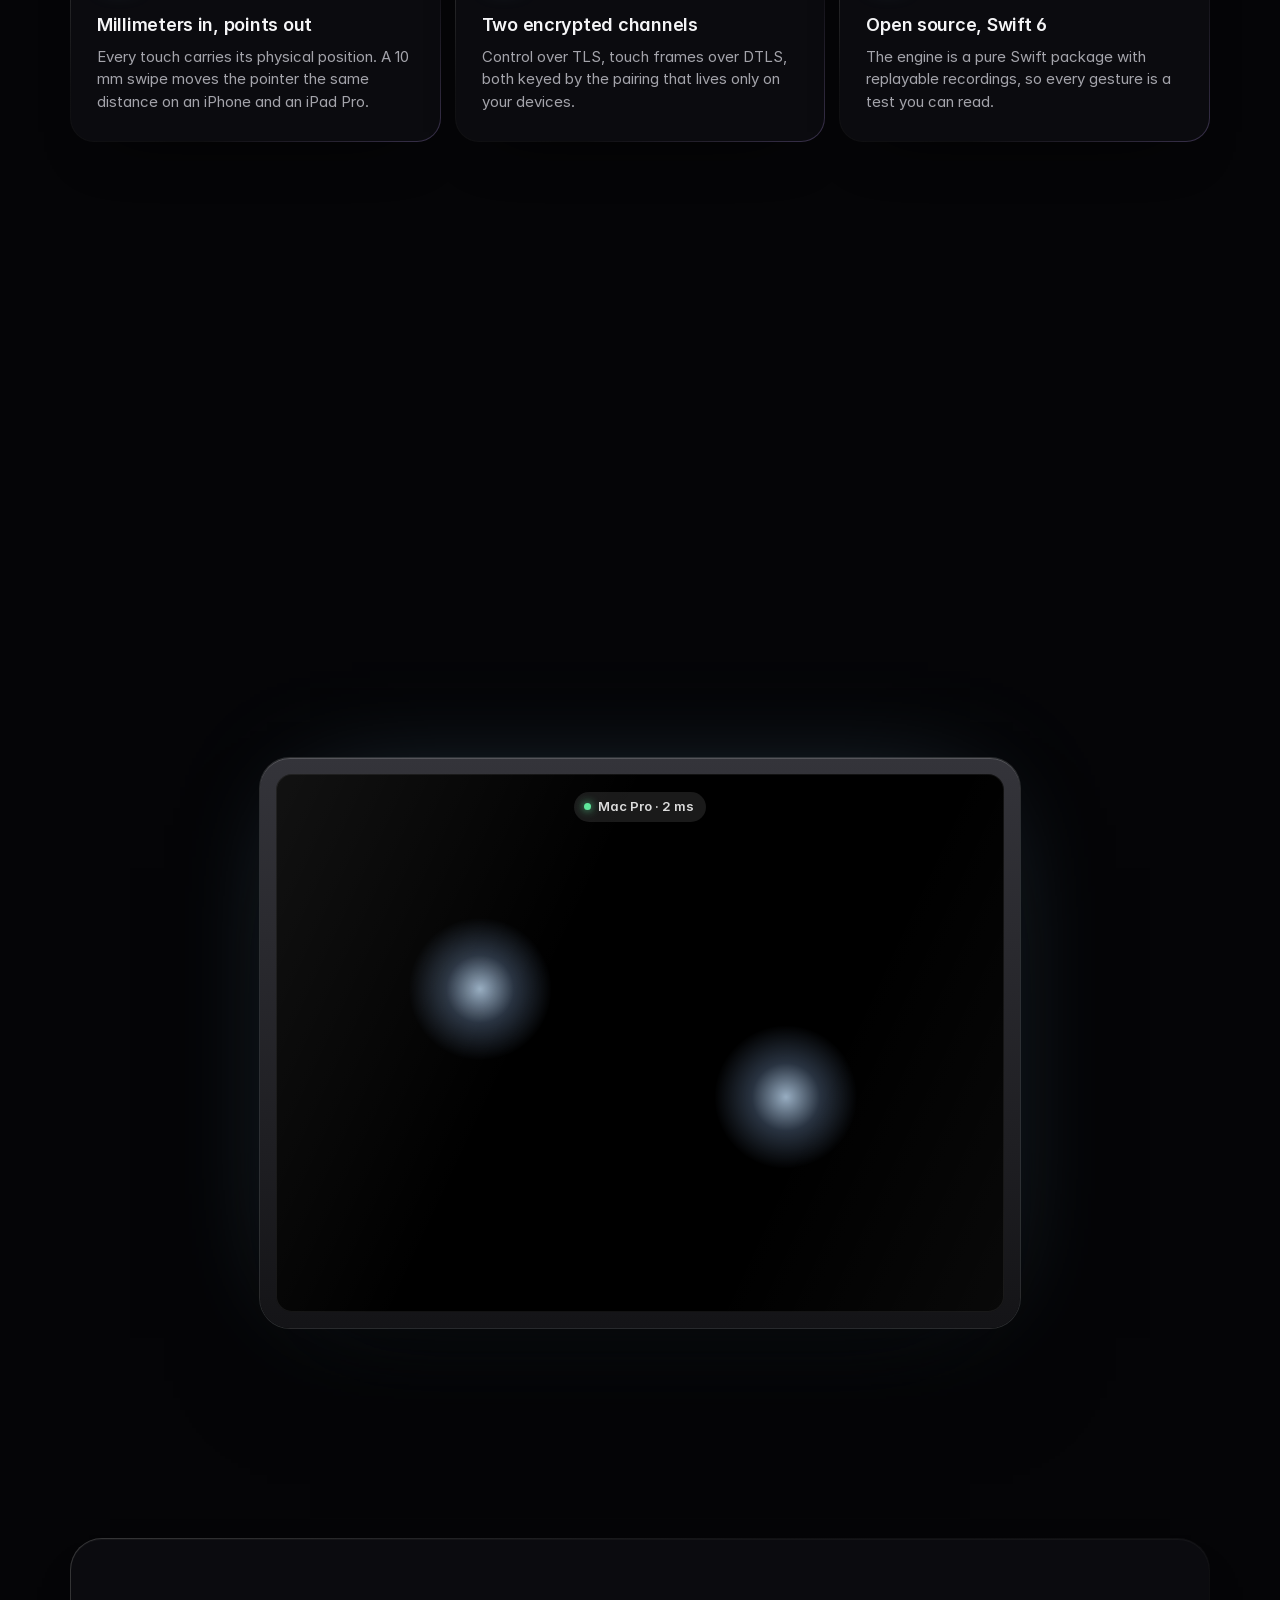
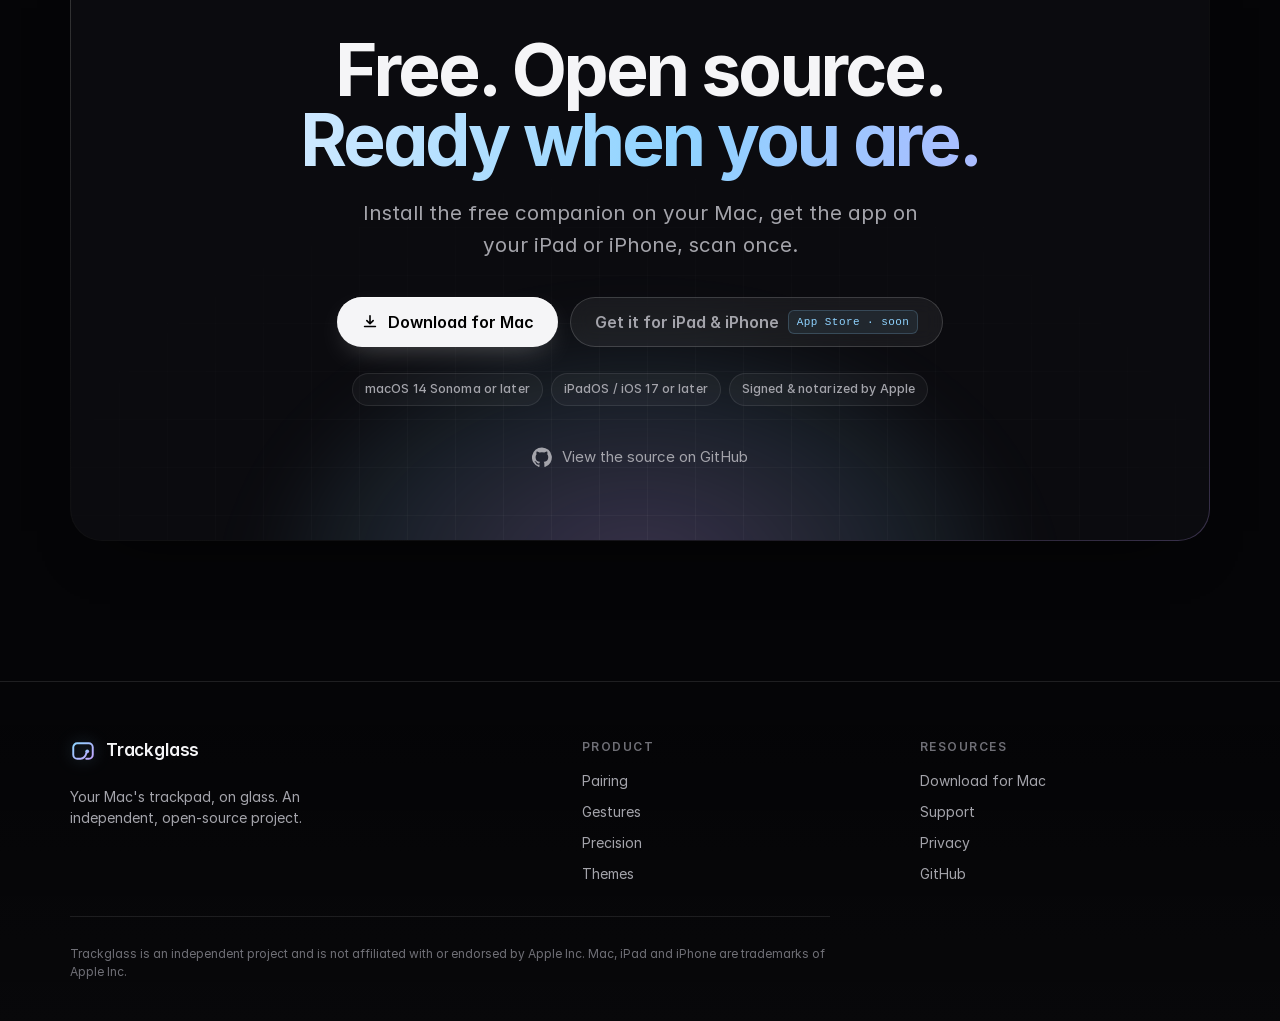
==== commit dc654421: "website: real GitHub profile and personal site in the hero (index and styles)" ====
--- a/website/index.html
+++ b/website/index.html
@@ -113,34 +113,70 @@
           <div class="monitor" id="heroDisplay">
             <div class="monitor__screen">
               <div class="desk" id="desk">
+                <!-- Space A: Safari → github.com/simo-hue -->
                 <div class="space space--a">
-                  <div class="menubar"><span class="menubar__dot"></span><span class="menubar__t">Finder</span><span class="menubar__r"><i class="tg-icon"></i></span></div>
-                  <div class="win win--photos" id="winPhotos">
-                    <div class="win__bar"><span></span><span></span><span></span><b>Library</b></div>
-                    <div class="win__body" id="photoScroll">
-                      <div class="grid" id="photoGrid"></div>
+                  <div class="menubar"><span class="menubar__dot"></span><span class="menubar__t">Safari</span><span class="menubar__r"><i class="tg-icon"></i></span></div>
+                  <div class="win win--browser" id="winGithub">
+                    <div class="win__bar"><span></span><span></span><span></span><b class="url"><i></i>github.com/simo-hue</b></div>
+                    <div class="win__body ghp" id="pageScroll">
+                      <div class="gh__page" id="page">
+                        <div class="gh__top"><svg viewBox="0 0 16 16" aria-hidden="true"><path fill="currentColor" d="M8 0C3.58 0 0 3.58 0 8c0 3.54 2.29 6.53 5.47 7.59.4.07.55-.17.55-.38 0-.19-.01-.82-.01-1.49-2.01.37-2.53-.49-2.69-.94-.09-.23-.48-.94-.82-1.13-.28-.15-.68-.52-.01-.53.63-.01 1.08.58 1.23.82.72 1.21 1.87.87 2.33.66.07-.52.28-.87.51-1.07-1.78-.2-3.64-.89-3.64-3.95 0-.87.31-1.59.82-2.15-.08-.2-.36-1.02.08-2.12 0 0 .67-.21 2.2.82.64-.18 1.32-.27 2-.27.68 0 1.36.09 2 .27 1.53-1.04 2.2-.82 2.2-.82.44 1.1.16 1.92.08 2.12.51.56.82 1.27.82 2.15 0 3.07-1.87 3.75-3.65 3.95.29.25.54.73.54 1.48 0 1.07-.01 1.93-.01 2.2 0 .21.15.46.55.38A8.01 8.01 0 0 0 16 8c0-4.42-3.58-8-8-8z"/></svg><span>Platform</span><span>Solutions</span><span>Resources</span><span>Open Source</span><span>Enterprise</span><span>Pricing</span><em>Sign in</em></div>
+                        <div class="gh__tabs"><span class="is-on">Overview</span><span>Repositories <b>64</b></span><span>Projects</span><span>Packages</span><span>Stars <b>17</b></span></div>
+                        <div class="gh__cols">
+                          <aside class="gh__side">
+                            <img class="gh__avatar" src="[data-uri]" alt="" width="176" height="176">
+                            <div class="gh__name">Mattioli Simone</div>
+                            <div class="gh__login">simo-hue</div>
+                            <button class="gh__follow win__btn" id="demoBtn" tabindex="-1">Follow</button>
+                            <p class="gh__bio">CS UniVR grad. Enrolled in AUSIR path of EIT Digital Master School. Scaling Mountain Fauna Lover while shipping App Store apps like EVOLVE.</p>
+                            <div class="gh__meta"><span><b>22</b> followers · <b>14</b> following</span><span>Trentino Alto Adige, Italy</span><span>simo-hue.github.io</span></div>
+                          </aside>
+                          <div class="gh__main">
+                            <div class="gh__readme">
+                              <div class="gh__readme-path">simo-hue / README<span>.md</span></div>
+                              <div class="gh__readme-title">Hi, I'm Mattioli Simone</div>
+                              <div class="gh__readme-sub">28DGTL at ELTE &amp; KTH University</div>
+                              <div class="gh__readme-text">Passionate about the intersection of <b>technology</b>, <b>creativity</b>, and <b>real-world impact</b>.</div>
+                              <span class="gh__chip">Visit my website</span>
+                            </div>
+                            <div class="gh__h">Popular repositories</div>
+                            <div class="gh__repos">
+                              <div class="gh__repo"><b>simo-hue.github.io</b><s>Public</s><p>Personal website, portfolio and blog.</p><u><i style="--c:#f1e05a"></i>JavaScript</u></div>
+                              <div class="gh__repo"><b>TrackGlass</b><s>Public</s><p>Your Mac's trackpad, on glass. iPhone/iPad app + Mac companion.</p><u><i style="--c:#f05138"></i>Swift</u></div>
+                              <div class="gh__repo"><b>YouTube-Translator</b><s>Public</s><p>Automatic translation into every YouTube-supported language via Google APIs.</p><u><i style="--c:#3572a5"></i>Python</u></div>
+                              <div class="gh__repo"><b>Corso-Programmazione-Sicurezza-delle-Reti</b><s>Public</s><p>Materials for the network security programming course at UniVR.</p><u><i style="--c:#555"></i>C <em>★ 3</em></u></div>
+                              <div class="gh__repo"><b>Laboratorio-Basi-di-Dati</b><s>Public</s><p>Exercises and notes for the databases lab course.</p><u><i style="--c:#3572a5"></i>Python</u></div>
+                              <div class="gh__repo"><b>LLM-Tourism-Mobility-Predictor-HPC-A100</b><s>Public</s><p>Tourist mobility prediction with LLMs on HPC infrastructure.</p><u><i style="--c:#da5b0b"></i>Jupyter Notebook <em>★ 1</em></u></div>
+                            </div>
+                            <div class="gh__h">3,074 contributions in the last year</div>
+                            <div class="gh__contrib" id="contrib"></div>
+                          </div>
+                        </div>
+                      </div>
                     </div>
                   </div>
-                  <div class="win win--small" id="winSide">
-                    <div class="win__bar"><span></span><span></span><span></span><b>Notes</b></div>
-                    <div class="win__lines">
-                      <i style="width:72%"></i><i style="width:54%"></i><i style="width:88%"></i><i style="width:40%"></i><i style="width:66%"></i>
-                    </div>
-                    <button class="win__btn" id="demoBtn" tabindex="-1">Share</button>
-                  </div>
                 </div>
+                <!-- Space B: Safari → simo-hue.github.io -->
                 <div class="space space--b">
-                  <div class="menubar"><span class="menubar__dot"></span><span class="menubar__t">Mail</span><span class="menubar__r"><i class="tg-icon"></i></span></div>
-                  <div class="win win--mail">
-                    <div class="win__bar"><span></span><span></span><span></span><b>Inbox</b></div>
-                    <div class="mail">
-                      <div class="mail__row"><i></i><b style="width:46%"></b><s style="width:62%"></s></div>
-                      <div class="mail__row"><i></i><b style="width:30%"></b><s style="width:70%"></s></div>
-                      <div class="mail__row"><i></i><b style="width:58%"></b><s style="width:48%"></s></div>
-                      <div class="mail__row"><i></i><b style="width:36%"></b><s style="width:80%"></s></div>
-                      <div class="mail__row"><i></i><b style="width:52%"></b><s style="width:56%"></s></div>
-                      <div class="mail__row"><i></i><b style="width:40%"></b><s style="width:74%"></s></div>
-                      <div class="mail__row"><i></i><b style="width:64%"></b><s style="width:50%"></s></div>
+                  <div class="menubar"><span class="menubar__dot"></span><span class="menubar__t">Safari</span><span class="menubar__r"><i class="tg-icon"></i></span></div>
+                  <div class="win win--browser">
+                    <div class="win__bar"><span></span><span></span><span></span><b class="url"><i></i>simo-hue.github.io</b></div>
+                    <div class="win__body sm">
+                      <div class="sm__nav"><span>/ Simone Mattioli</span><i></i><i></i><i></i></div>
+                      <div class="sm__hero">
+                        <div class="sm__eyebrow">Technology &amp; humanity</div>
+                        <div class="sm__title">Simone Mattioli.</div>
+                        <div class="sm__tag">Computer scientist, builder, and curious human. Exploring AI and high-performance computing, and life beyond the screen.</div>
+                        <div class="sm__btns"><b>Explore my work</b><span>Read my stories</span></div>
+                        <div class="sm__photo"><span>From the mountains of Trentino to wherever curiosity leads.</span></div>
+                      </div>
+                      <div class="sm__sec"><span>01 / Selected work</span><b>Ideas put into practice.</b></div>
+                      <div class="sm__cards">
+                        <div class="sm__card"><i style="--g:linear-gradient(135deg,#1f3a5f,#5b7bd5)"></i><s>Personal finance</s><b>Wealth Compass Tracker</b></div>
+                        <div class="sm__card"><i style="--g:linear-gradient(135deg,#3a2a5f,#c3a6ff)"></i><s>Habits &amp; goals</s><b>Evolve</b></div>
+                        <div class="sm__card"><i style="--g:linear-gradient(135deg,#1f4a2f,#43e97b)"></i><s>Wildlife &amp; film</s><b>Mountain Fauna Lover</b></div>
+                        <div class="sm__card"><i style="--g:linear-gradient(135deg,#5f3a1f,#fda085)"></i><s>Campsite management</s><b>CampFlow</b></div>
+                      </div>
                     </div>
                   </div>
                 </div>
--- a/website/styles.css
+++ b/website/styles.css
@@ -303,22 +303,73 @@
 .win__bar span { width: 8px; height: 8px; border-radius: 50%; background: rgba(255,255,255,.22); }
 .win__bar span:nth-child(1) { background: #ff5f57; } .win__bar span:nth-child(2) { background: #febc2e; } .win__bar span:nth-child(3) { background: #28c840; }
 .win__bar b { margin-left: 8px; font-weight: 600; }
-.win--photos { left: 36px; top: 46px; width: 400px; height: 330px; }
+/* Browser windows in the hero demo (github.com/simo-hue and simo-hue.github.io) */
+.win--browser { left: 20px; top: 34px; width: 656px; height: 378px; background: #0d1117; }
+.win--browser .win__bar { background: #161b22; }
+.win__bar .url { margin: 0 auto; display: inline-flex; align-items: center; gap: 5px; height: 16px; padding: 0 30px; border-radius: 5px; background: rgba(255,255,255,.08); font-weight: 500; color: rgba(255,255,255,.7); font-size: 9px; }
+.win__bar .url i { width: 7px; height: 8px; border: 1px solid rgba(255,255,255,.5); border-radius: 2px; border-top-width: 2px; }
 .win__body { position: absolute; inset: 26px 0 0 0; overflow: hidden; }
-.grid { display: grid; grid-template-columns: repeat(4, 1fr); gap: 8px; padding: 10px; transform: translateY(var(--scroll, 0px)) scale(var(--zoom, 1)); transform-origin: 50% 35%; will-change: transform; }
-.grid i { display: block; aspect-ratio: 1; border-radius: 6px; }
-.win--small { left: 470px; top: 120px; width: 200px; height: 200px; }
-.win__lines { padding: 14px 12px; display: grid; gap: 9px; }
-.win__lines i { display: block; height: 7px; border-radius: 4px; background: rgba(255,255,255,.14); }
-.win__btn { position: absolute; left: 12px; bottom: 14px; height: 28px; padding: 0 14px; border-radius: 7px; background: rgba(255,255,255,.12); color: #fff; font-size: 11px; font-weight: 600; transition: background .15s, transform .15s; pointer-events: none; }
-.win__btn.is-hot { background: rgba(143,211,255,.5); }
-.win__btn.is-pressed { transform: scale(.94); background: var(--accent-a); color: #000; }
-.win--mail { left: 90px; top: 60px; width: 520px; height: 300px; }
-.mail { padding: 8px 10px; display: grid; gap: 7px; }
-.mail__row { display: grid; grid-template-columns: 22px 1fr; grid-template-rows: auto auto; column-gap: 10px; row-gap: 5px; padding: 6px 8px; border-radius: 8px; background: rgba(255,255,255,.05); }
-.mail__row i { grid-row: 1 / span 2; width: 22px; height: 22px; border-radius: 50%; background: linear-gradient(135deg, #5b7bd5, #9b6fe0); }
-.mail__row b { height: 8px; border-radius: 4px; background: rgba(255,255,255,.35); }
-.mail__row s { height: 7px; border-radius: 4px; background: rgba(255,255,255,.12); }
+.gh__page { transform: translateY(var(--scroll, 0px)) scale(var(--zoom, 1)); transform-origin: 56% 38%; will-change: transform; color: #e6edf3; font-size: 8.5px; line-height: 1.35; }
+.gh__top { display: flex; align-items: center; gap: 12px; height: 24px; padding: 0 14px; border-bottom: 1px solid #30363d; font-size: 8px; color: #c9d1d9; }
+.gh__top svg { width: 14px; height: 14px; color: #fff; }
+.gh__top em { margin-left: auto; font-style: normal; padding: 2px 7px; border: 1px solid #30363d; border-radius: 4px; }
+.gh__tabs { display: flex; gap: 14px; height: 22px; align-items: flex-end; padding: 0 14px 0 236px; border-bottom: 1px solid #30363d; font-size: 8px; color: #c9d1d9; }
+.gh__tabs span { padding-bottom: 5px; border-bottom: 2px solid transparent; }
+.gh__tabs span.is-on { border-color: #f78166; font-weight: 600; }
+.gh__tabs b { font-size: 7px; padding: 0 4px; border-radius: 8px; background: #30363d; font-weight: 500; }
+.gh__cols { display: grid; grid-template-columns: 200px 1fr; gap: 18px; padding: 12px 16px; }
+.gh__avatar { width: 84px; height: 84px; border-radius: 50%; display: block; box-shadow: 0 0 0 1px #30363d; }
+.gh__name { font-size: 13px; font-weight: 600; margin-top: 8px; letter-spacing: -.01em; }
+.gh__login { color: #8b949e; font-size: 10px; }
+.gh__follow { position: static; display: block; width: 100%; height: 20px; margin-top: 8px; border-radius: 5px; background: #21262d; border: 1px solid #30363d; color: #c9d1d9; font-size: 9px; font-weight: 600; }
+.gh__follow.is-hot { background: #30363d; }
+.gh__follow.is-pressed { background: var(--accent-a); color: #000; border-color: transparent; transform: scale(.97); }
+.gh__bio { margin-top: 8px; color: #c9d1d9; }
+.gh__meta { display: grid; gap: 3px; margin-top: 8px; color: #8b949e; font-size: 8px; }
+.gh__meta b { color: #e6edf3; font-weight: 600; }
+.gh__readme { border: 1px solid #30363d; border-radius: 6px; padding: 10px 12px 12px; text-align: center; }
+.gh__readme-path { text-align: left; font-family: var(--mono); font-size: 7.5px; color: #8b949e; }
+.gh__readme-path span { color: #58a6ff; }
+.gh__readme-title { font-family: var(--mono); font-size: 14px; font-weight: 700; color: #f78166; margin-top: 10px; }
+.gh__readme-sub { font-weight: 600; margin-top: 8px; font-size: 9px; }
+.gh__readme-text { margin-top: 4px; color: #c9d1d9; }
+.gh__readme-text b { color: #e6edf3; }
+.gh__chip { display: inline-block; margin-top: 8px; padding: 3px 8px; border-radius: 3px; background: #1f6feb; color: #fff; font-size: 7px; font-weight: 700; letter-spacing: .08em; text-transform: uppercase; }
+.gh__h { font-size: 10px; font-weight: 500; margin: 14px 0 6px; }
+.gh__repos { display: grid; grid-template-columns: 1fr 1fr; gap: 8px; }
+.gh__repo { position: relative; border: 1px solid #30363d; border-radius: 6px; padding: 8px 10px 20px; font-size: 7.5px; color: #8b949e; }
+.gh__repo b { color: #58a6ff; font-size: 9px; font-weight: 600; }
+.gh__repo s { text-decoration: none; margin-left: 6px; padding: 0 5px; border: 1px solid #30363d; border-radius: 8px; font-size: 6.5px; }
+.gh__repo p { margin-top: 4px; color: #c9d1d9; }
+.gh__repo u { position: absolute; left: 10px; bottom: 6px; display: flex; align-items: center; gap: 4px; text-decoration: none; }
+.gh__repo u i { width: 7px; height: 7px; border-radius: 50%; background: var(--c, #888); }
+.gh__repo em { font-style: normal; margin-left: 8px; }
+.gh__contrib { display: grid; grid-template-columns: repeat(52, 1fr); gap: 2px; padding: 8px; border: 1px solid #30363d; border-radius: 6px; }
+.gh__contrib i { aspect-ratio: 1; border-radius: 1.5px; background: #161b22; }
+.gh__contrib i[data-l="1"] { background: #0e4429; } .gh__contrib i[data-l="2"] { background: #006d32; } .gh__contrib i[data-l="3"] { background: #26a641; } .gh__contrib i[data-l="4"] { background: #39d353; }
+
+.sm { background: #0a0a0a; color: #f2f2f2; font-size: 8.5px; }
+.sm__nav { display: flex; align-items: center; gap: 8px; height: 24px; padding: 0 16px; border-bottom: 1px solid rgba(255,255,255,.1); font-family: var(--mono); font-size: 7.5px; }
+.sm__nav i { width: 9px; height: 9px; border: 1px solid rgba(255,255,255,.6); border-radius: 50%; }
+.sm__nav i:first-of-type { margin-left: auto; }
+.sm__nav i:last-of-type { border-radius: 2px; border-width: 1px 0; height: 7px; }
+.sm__hero { position: relative; padding: 20px 20px 0; min-height: 168px; }
+.sm__eyebrow { display: flex; align-items: center; gap: 6px; font-family: var(--mono); font-size: 6.5px; letter-spacing: .18em; text-transform: uppercase; color: #9a9a9a; }
+.sm__eyebrow::before { content: ""; width: 16px; height: 1px; background: #d9682b; }
+.sm__title { font-size: 40px; line-height: 1; letter-spacing: -.045em; font-weight: 700; margin-top: 10px; }
+.sm__tag { max-width: 300px; margin-top: 10px; color: #b5b5b5; font-size: 9px; line-height: 1.45; }
+.sm__btns { display: flex; gap: 6px; margin-top: 14px; font-size: 8px; font-weight: 600; }
+.sm__btns b { padding: 5px 10px; border-radius: 3px; background: #f2f2f2; color: #000; }
+.sm__btns span { padding: 5px 10px; border-radius: 3px; border: 1px solid rgba(255,255,255,.25); }
+.sm__photo { position: absolute; right: 20px; top: 20px; width: 190px; height: 132px; border-radius: 4px; background: radial-gradient(120% 90% at 30% 20%, #3b5a7a, #1b2b3a 55%, #0d1117); box-shadow: inset 0 0 0 1px rgba(255,255,255,.08); display: flex; align-items: flex-end; padding: 8px; font-size: 6.5px; color: rgba(255,255,255,.7); font-style: italic; }
+.sm__sec { display: flex; align-items: baseline; gap: 14px; padding: 18px 20px 8px; border-top: 1px solid rgba(255,255,255,.1); }
+.sm__sec span { font-family: var(--mono); font-size: 6.5px; letter-spacing: .14em; text-transform: uppercase; color: #9a9a9a; }
+.sm__sec b { font-size: 13px; letter-spacing: -.02em; }
+.sm__cards { display: grid; grid-template-columns: repeat(4, 1fr); gap: 8px; padding: 0 20px 20px; }
+.sm__card { font-size: 7.5px; }
+.sm__card i { display: block; aspect-ratio: 2 / 1; border-radius: 4px; background: var(--g); margin-bottom: 5px; }
+.sm__card s { display: block; text-decoration: none; color: #9a9a9a; font-size: 6.5px; text-transform: uppercase; letter-spacing: .1em; }
+.sm__card b { display: block; margin-top: 2px; font-size: 8.5px; }
 
 .pointer { position: absolute; left: 0; top: 0; width: 20px; height: 20px; transform: translate(var(--px, 300px), var(--py, 200px)) scale(var(--ps, 1)); transform-origin: 5px 3px; filter: drop-shadow(0 1px 2px rgba(0,0,0,.6)); will-change: transform; transition: transform .08s linear; }
 .pointer.is-down { --ps: .86; }
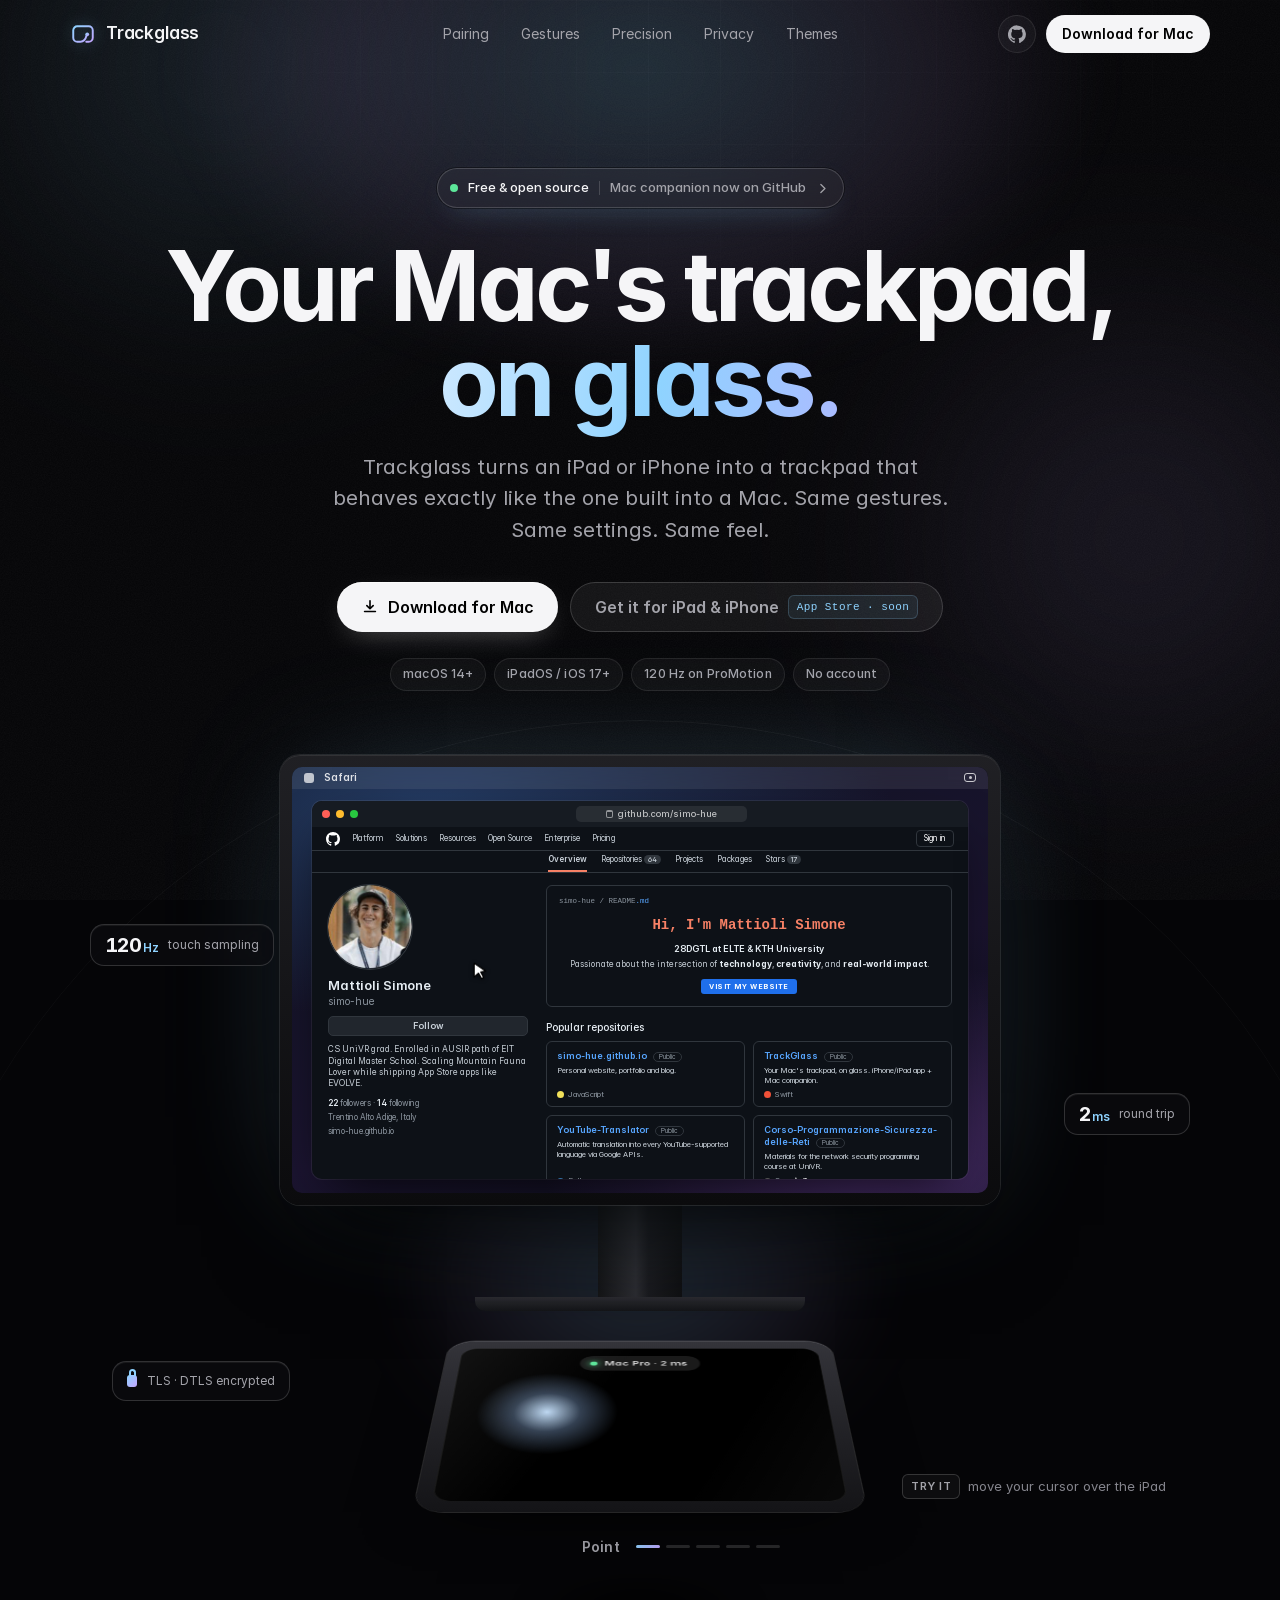
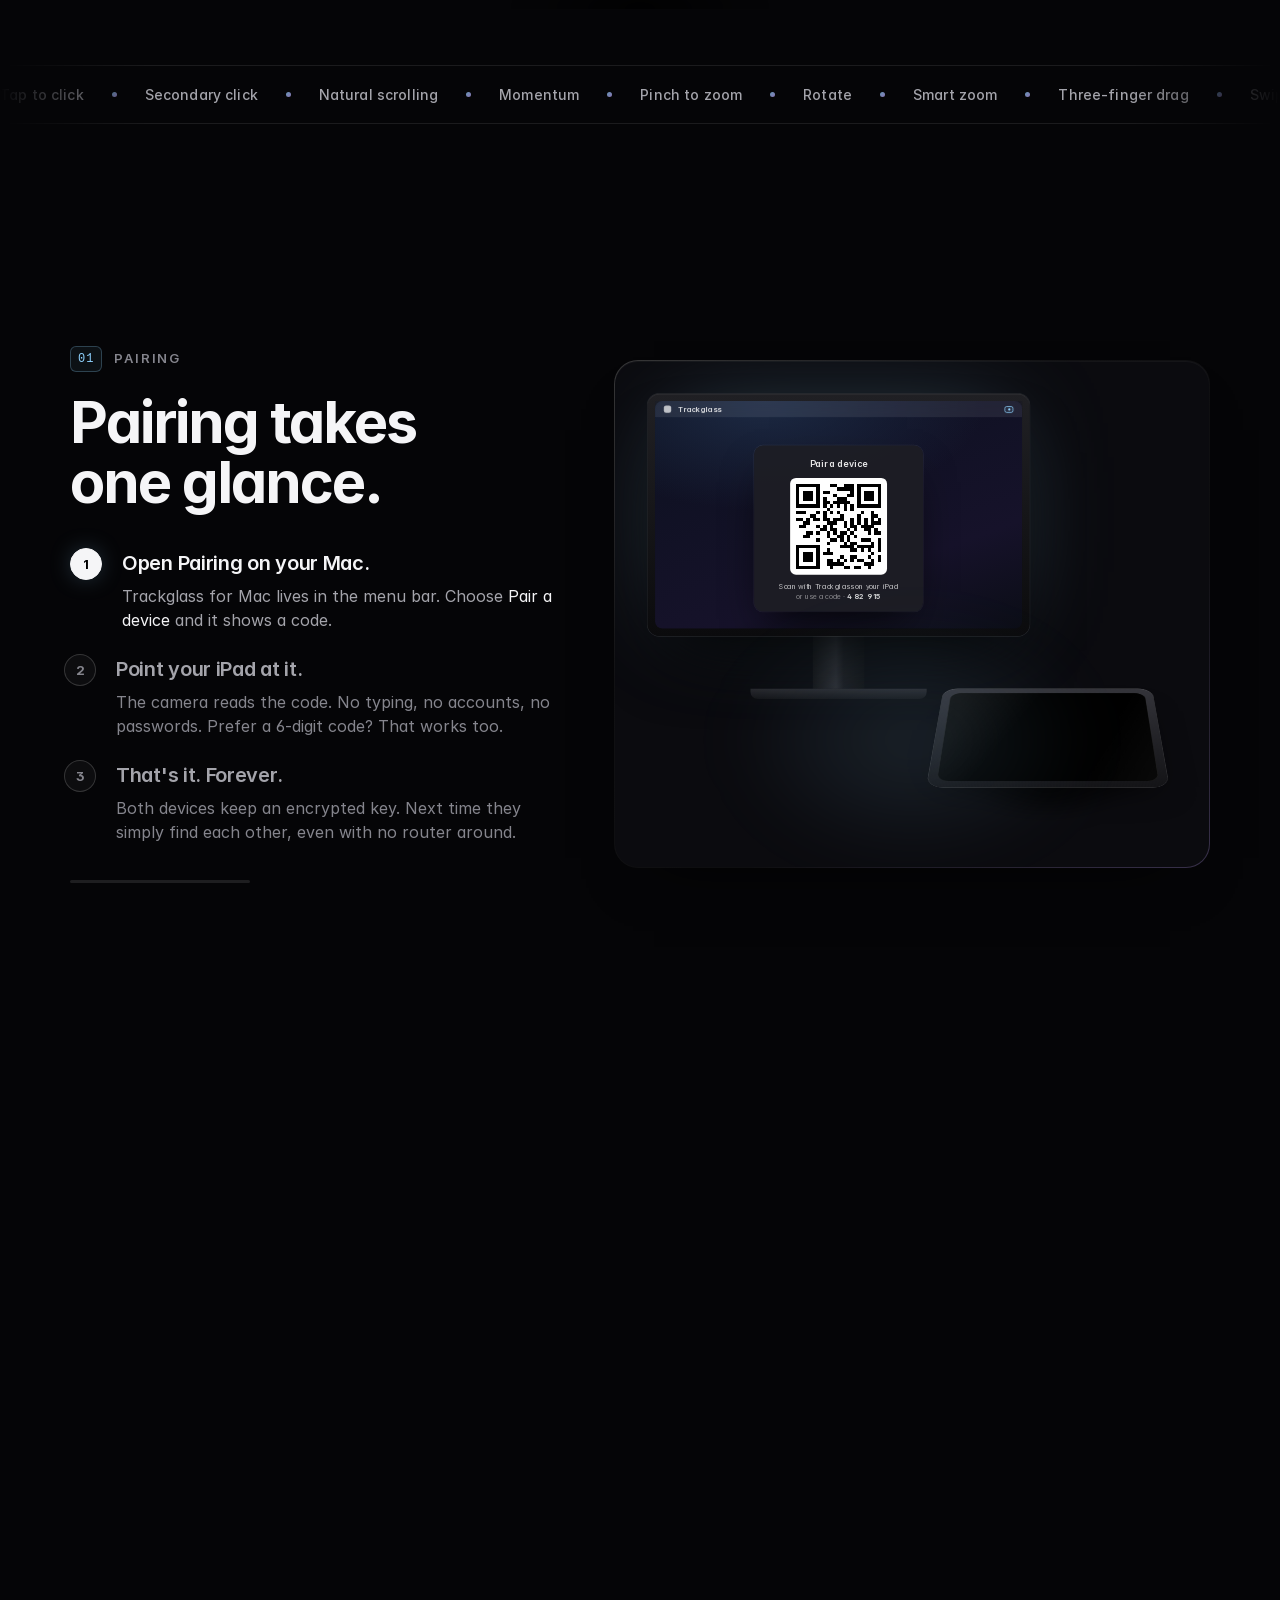
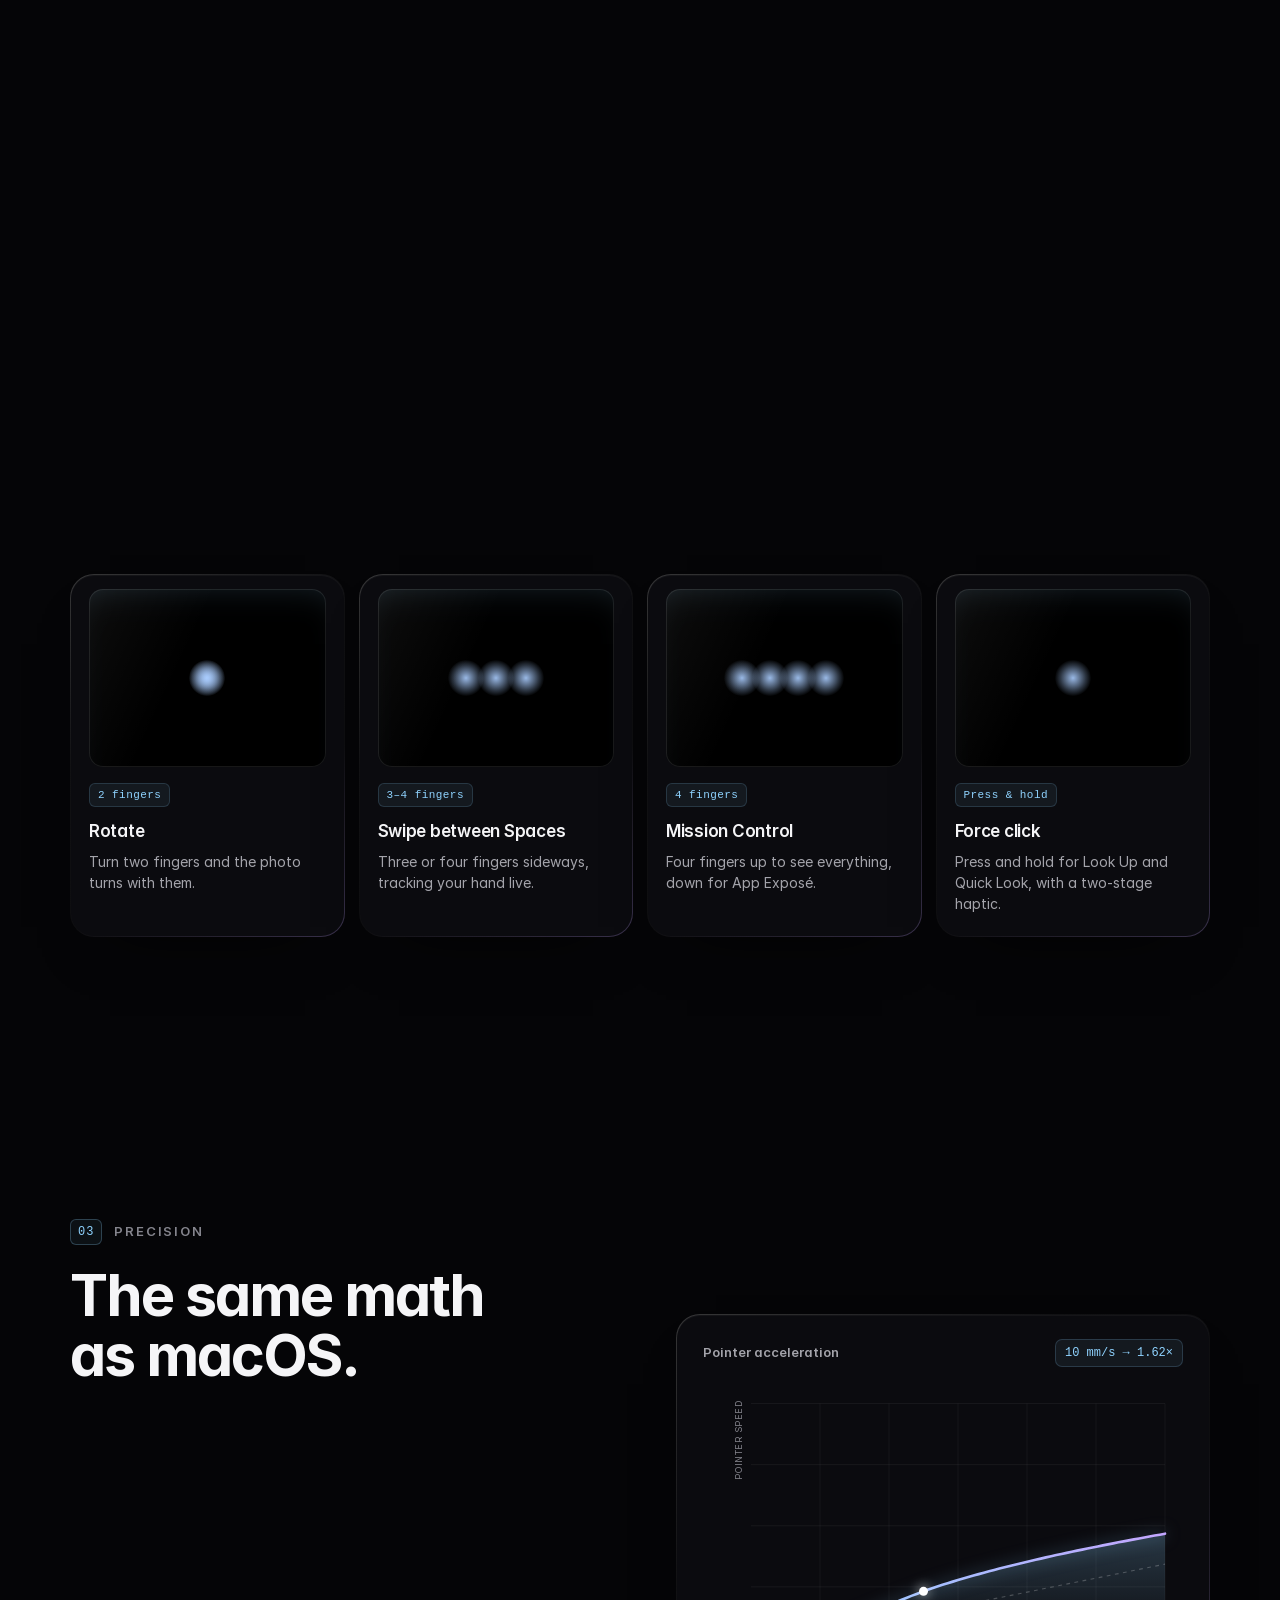
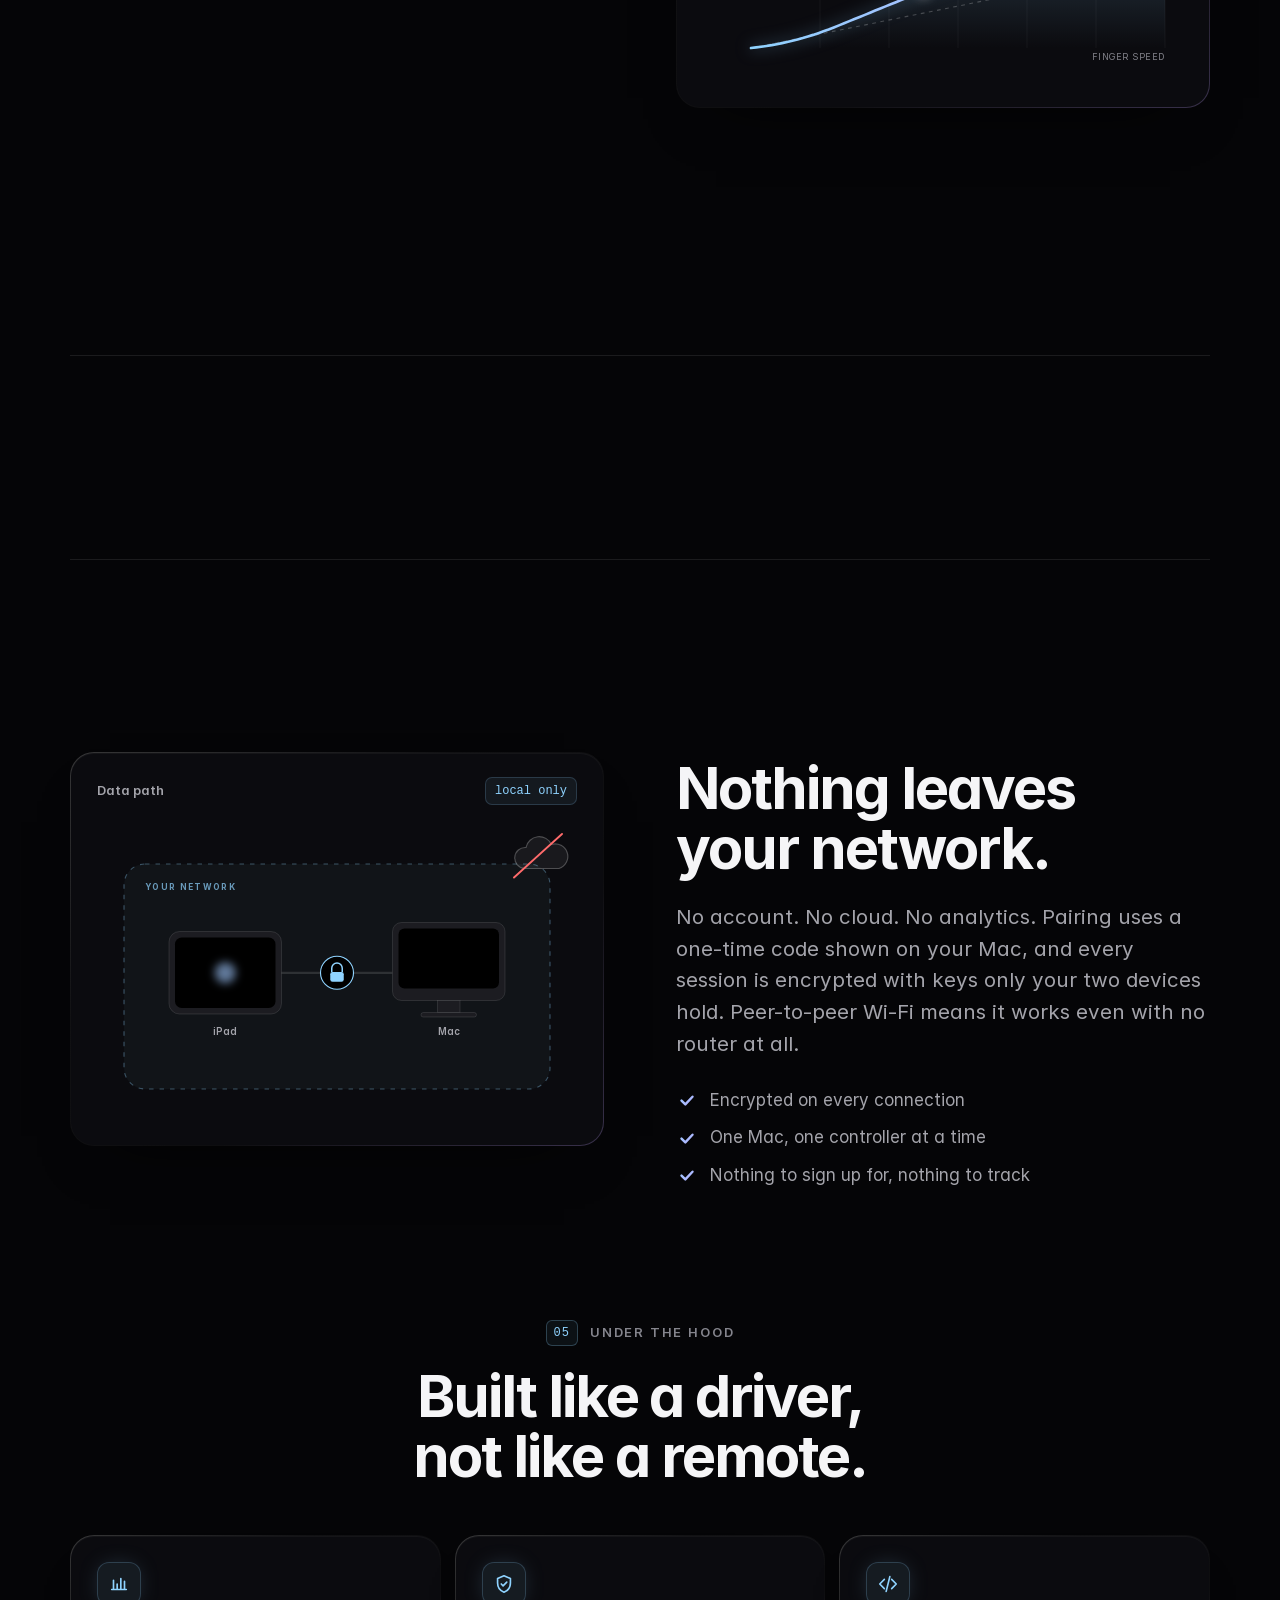
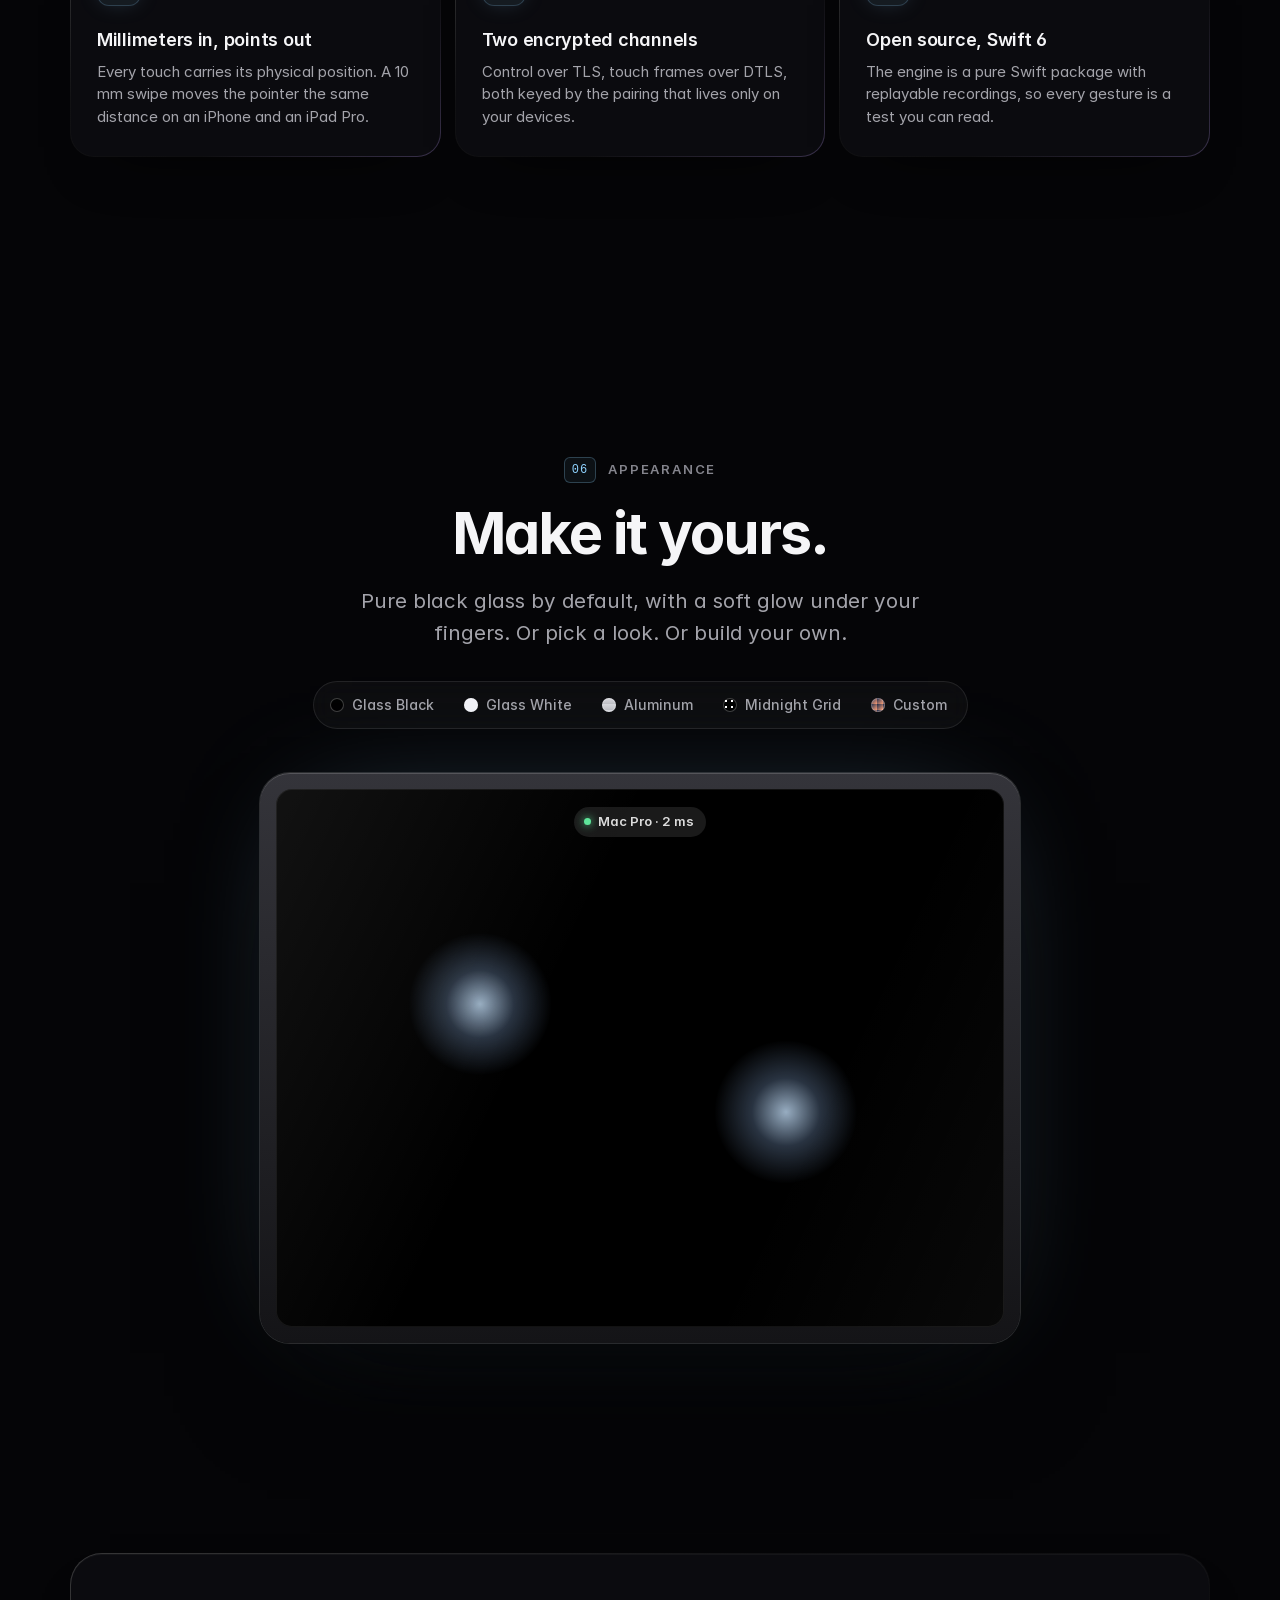
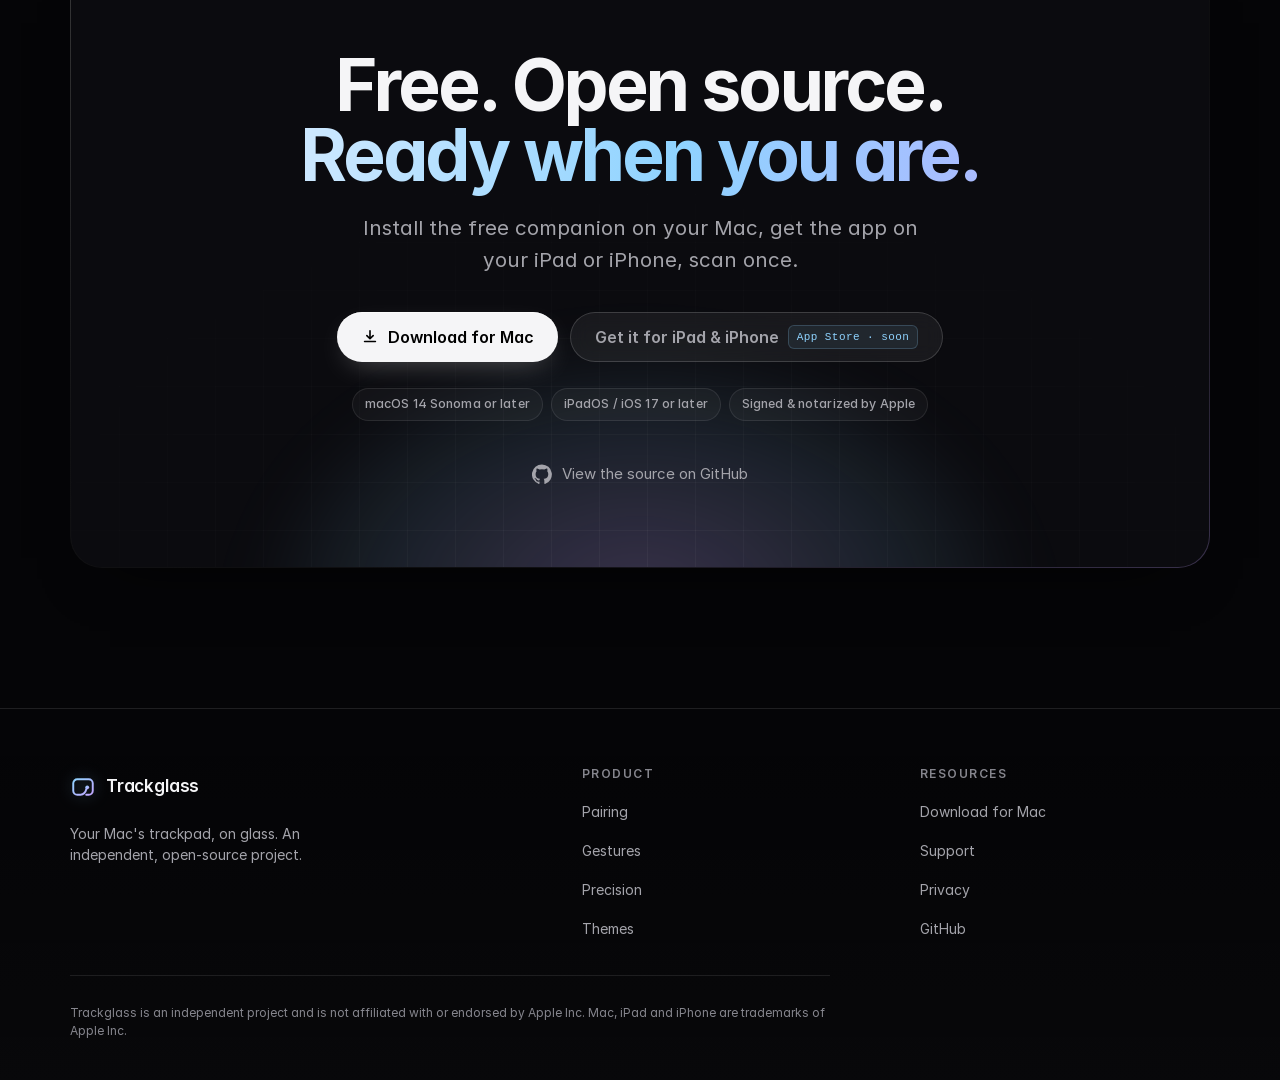
==== commit 0ac9e415: "website: mobile and accessibility pass (zero axe violations, 44px targets, touch scrolling, safe are" ====
--- a/website/index.html
+++ b/website/index.html
@@ -11,7 +11,11 @@
   <meta property="og:description" content="Turn an iPad or iPhone into a trackpad that behaves exactly like your Mac's. Free, private, open source.">
   <meta property="og:image" content="https://simo-hue.github.io/TrackGlass/assets/og.png">
   <meta name="twitter:card" content="summary_large_image">
+  <meta name="color-scheme" content="dark">
   <link rel="icon" href="assets/favicon.svg" type="image/svg+xml">
+  <link rel="apple-touch-icon" href="assets/apple-touch-icon.png">
+  <link rel="preload" href="assets/fonts/Inter-Regular.woff2" as="font" type="font/woff2" crossorigin>
+  <link rel="preload" href="assets/fonts/Inter-Bold.woff2" as="font" type="font/woff2" crossorigin>
   <link rel="stylesheet" href="styles.css">
 </head>
 <body>
@@ -105,7 +109,7 @@
 
   <!-- Live scene -->
   <div class="scene-wrap reveal" style="--d:.4s">
-    <div class="scene-frame">
+    <div class="scene-frame" aria-hidden="true">
       <div class="stage-wrap" data-stage="1100x770" data-crop="150,800">
         <div class="stage hero-stage" id="heroStage">
 
@@ -123,14 +127,14 @@
                         <div class="gh__top"><svg viewBox="0 0 16 16" aria-hidden="true"><path fill="currentColor" d="M8 0C3.58 0 0 3.58 0 8c0 3.54 2.29 6.53 5.47 7.59.4.07.55-.17.55-.38 0-.19-.01-.82-.01-1.49-2.01.37-2.53-.49-2.69-.94-.09-.23-.48-.94-.82-1.13-.28-.15-.68-.52-.01-.53.63-.01 1.08.58 1.23.82.72 1.21 1.87.87 2.33.66.07-.52.28-.87.51-1.07-1.78-.2-3.64-.89-3.64-3.95 0-.87.31-1.59.82-2.15-.08-.2-.36-1.02.08-2.12 0 0 .67-.21 2.2.82.64-.18 1.32-.27 2-.27.68 0 1.36.09 2 .27 1.53-1.04 2.2-.82 2.2-.82.44 1.1.16 1.92.08 2.12.51.56.82 1.27.82 2.15 0 3.07-1.87 3.75-3.65 3.95.29.25.54.73.54 1.48 0 1.07-.01 1.93-.01 2.2 0 .21.15.46.55.38A8.01 8.01 0 0 0 16 8c0-4.42-3.58-8-8-8z"/></svg><span>Platform</span><span>Solutions</span><span>Resources</span><span>Open Source</span><span>Enterprise</span><span>Pricing</span><em>Sign in</em></div>
                         <div class="gh__tabs"><span class="is-on">Overview</span><span>Repositories <b>64</b></span><span>Projects</span><span>Packages</span><span>Stars <b>17</b></span></div>
                         <div class="gh__cols">
-                          <aside class="gh__side">
+                          <div class="gh__side">
                             <img class="gh__avatar" src="[data-uri]" alt="" width="176" height="176">
                             <div class="gh__name">Mattioli Simone</div>
                             <div class="gh__login">simo-hue</div>
                             <button class="gh__follow win__btn" id="demoBtn" tabindex="-1">Follow</button>
                             <p class="gh__bio">CS UniVR grad. Enrolled in AUSIR path of EIT Digital Master School. Scaling Mountain Fauna Lover while shipping App Store apps like EVOLVE.</p>
                             <div class="gh__meta"><span><b>22</b> followers · <b>14</b> following</span><span>Trentino Alto Adige, Italy</span><span>simo-hue.github.io</span></div>
-                          </aside>
+                          </div>
                           <div class="gh__main">
                             <div class="gh__readme">
                               <div class="gh__readme-path">simo-hue / README<span>.md</span></div>
@@ -256,7 +260,7 @@
         <div class="pair__progress" aria-hidden="true"><i id="pairBar"></i></div>
       </div>
 
-      <div class="pair__scene">
+      <div class="pair__scene" aria-hidden="true">
         <div class="panel panel--scene">
           <div class="stage-wrap" data-stage="760x640">
             <div class="stage pair-stage" id="pairStage">
@@ -267,7 +271,7 @@
                     <div class="menubar"><span class="menubar__dot"></span><span class="menubar__t">Trackglass</span><span class="menubar__r"><i class="tg-icon tg-icon--on"></i></span></div>
                     <div class="pairwin" id="pairWin">
                       <div class="pairwin__title">Pair a device</div>
-                      <div class="qr" id="qr" aria-label="Pairing code"></div>
+                      <div class="qr" id="qr"></div>
                       <div class="pairwin__sub">Scan with Trackglass on your iPad<br><span>or use a code · <b>482 915</b></span></div>
                       <div class="pairwin__done" id="pairDone">
                         <svg viewBox="0 0 24 24" aria-hidden="true"><path d="M5 12.5l4.5 4.5L19 7.5" fill="none" stroke="currentColor" stroke-width="2.4" stroke-linecap="round" stroke-linejoin="round"/></svg>
@@ -469,14 +473,14 @@
     <p class="eyebrow reveal"><b>06</b> Appearance</p>
     <h2 class="headline reveal" style="--d:.06s">Make it yours.</h2>
     <p class="lede lede--narrow reveal" style="--d:.12s">Pure black glass by default, with a soft glow under your fingers. Or pick a look. Or build your own.</p>
-    <div class="seg reveal" style="--d:.18s" role="tablist" aria-label="Theme">
-      <button role="tab" aria-selected="true" data-theme="glass-black"><i style="--sw:#000"></i>Glass Black</button>
-      <button role="tab" aria-selected="false" data-theme="glass-white"><i style="--sw:#f2f2f7"></i>Glass White</button>
-      <button role="tab" aria-selected="false" data-theme="aluminum"><i style="--sw:linear-gradient(180deg,#d9d9de,#bfbfc4)"></i>Aluminum</button>
-      <button role="tab" aria-selected="false" data-theme="grid"><i style="--sw:radial-gradient(#fff 1px,#000 1.4px)"></i>Midnight Grid</button>
-      <button role="tab" aria-selected="false" data-theme="custom"><i style="--sw:linear-gradient(135deg,#1b2a4a,#ffa078)"></i>Custom</button>
-    </div>
-    <div class="theme-stage reveal" style="--d:.24s" id="themeStage">
+    <div class="seg reveal" style="--d:.18s" role="radiogroup" aria-label="Theme">
+      <button role="radio" aria-checked="true" tabindex="0" data-theme="glass-black"><i style="--sw:#000"></i>Glass Black</button>
+      <button role="radio" aria-checked="false" tabindex="-1" data-theme="glass-white"><i style="--sw:#f2f2f7"></i>Glass White</button>
+      <button role="radio" aria-checked="false" tabindex="-1" data-theme="aluminum"><i style="--sw:linear-gradient(180deg,#d9d9de,#bfbfc4)"></i>Aluminum</button>
+      <button role="radio" aria-checked="false" tabindex="-1" data-theme="grid"><i style="--sw:radial-gradient(#fff 1px,#000 1.4px)"></i>Midnight Grid</button>
+      <button role="radio" aria-checked="false" tabindex="-1" data-theme="custom"><i style="--sw:linear-gradient(135deg,#1b2a4a,#ffa078)"></i>Custom</button>
+    </div>
+    <div class="theme-stage reveal" style="--d:.24s" id="themeStage" aria-hidden="true">
       <div class="ipad ipad--theme" id="themeIpad">
         <div class="ipad__glass" id="themeGlass" data-theme="glass-black">
           <div class="halo halo--loop halo--l1"></div>
@@ -530,14 +534,14 @@
       <p>Your Mac's trackpad, on glass. An independent, open-source project.</p>
     </div>
     <nav class="footer__col" aria-label="Product">
-      <h4>Product</h4>
+      <h3>Product</h3>
       <a href="#pair">Pairing</a>
       <a href="#gestures">Gestures</a>
       <a href="#precision">Precision</a>
       <a href="#themes">Themes</a>
     </nav>
     <nav class="footer__col" aria-label="Resources">
-      <h4>Resources</h4>
+      <h3>Resources</h3>
       <a href="https://github.com/simo-hue/TrackGlass/releases/latest">Download for Mac</a>
       <a href="support.html">Support</a>
       <a href="privacy.html">Privacy</a>
--- a/website/styles.css
+++ b/website/styles.css
@@ -16,7 +16,7 @@
   --bg-3: #111116;
   --fg: #f5f5f7;
   --fg-2: #a4a4ab;
-  --fg-3: #6f6f76;
+  --fg-3: #85858d;
   --line: rgba(255,255,255,.09);
   --line-2: rgba(255,255,255,.16);
   --accent-a: #8fd3ff;
@@ -46,8 +46,8 @@
 }
 h1, h2, h3, h4, p, ul, ol { margin: 0; }
 ul, ol { padding: 0; list-style: none; }
-a { color: inherit; text-decoration: none; }
-button { font: inherit; color: inherit; background: none; border: 0; cursor: pointer; }
+a { color: inherit; text-decoration: none; -webkit-tap-highlight-color: transparent; }
+button { font: inherit; color: inherit; background: none; border: 0; cursor: pointer; -webkit-tap-highlight-color: transparent; }
 svg { display: block; }
 ::selection { background: rgba(143,211,255,.35); }
 :focus-visible { outline: 2px solid var(--accent-a); outline-offset: 3px; border-radius: 6px; }
@@ -55,7 +55,7 @@
 .skip { position: absolute; left: -9999px; top: 8px; padding: 8px 12px; background: var(--fg); color: #000; border-radius: 8px; z-index: 100; }
 .skip:focus { left: 8px; }
 
-.container { width: min(var(--container), calc(100% - 48px)); margin-inline: auto; }
+.container { width: min(var(--container), calc(100% - 48px - env(safe-area-inset-left, 0px) - env(safe-area-inset-right, 0px))); margin-inline: auto; }
 
 /* ==========================================================================
    ATMOSPHERE
@@ -139,7 +139,7 @@
 .chips li { font-size: 12.5px; font-weight: 500; color: var(--fg-2); padding: 6px 12px; border-radius: 999px; border: 1px solid var(--line); background: var(--glass); letter-spacing: .01em; }
 
 .badge {
-  display: inline-flex; align-items: center; gap: 10px; height: 36px; padding: 0 14px 0 12px; border-radius: 999px; margin-bottom: 30px;
+  display: inline-flex; align-items: center; gap: 10px; height: 40px; padding: 0 14px 0 12px; border-radius: 999px; margin-bottom: 30px;
   font-size: 13px; font-weight: 500; color: var(--fg);
   background: var(--glass); border: 1px solid var(--line-2); backdrop-filter: blur(10px); -webkit-backdrop-filter: blur(10px);
   box-shadow: 0 0 0 1px rgba(0,0,0,.4), 0 10px 30px -14px rgba(143,211,255,.4);
@@ -159,15 +159,15 @@
 .nav.is-solid { height: 60px; background: rgba(5,5,7,.62); backdrop-filter: saturate(160%) blur(20px); -webkit-backdrop-filter: saturate(160%) blur(20px); border-color: var(--line); }
 .nav__progress { position: absolute; left: 0; top: 0; height: 2px; width: 100%; transform: scaleX(var(--p, 0)); transform-origin: 0 50%; background: var(--accent); opacity: 0; transition: opacity .3s; }
 .nav.is-solid .nav__progress { opacity: 1; }
-.nav__inner { height: 100%; width: min(var(--container), calc(100% - 40px)); margin-inline: auto; display: grid; grid-template-columns: 1fr auto 1fr; align-items: center; gap: 24px; }
-.brand { display: inline-flex; align-items: center; gap: 10px; font-weight: 600; font-size: 17px; letter-spacing: -.01em; }
+.nav__inner { height: 100%; width: min(var(--container), calc(100% - 40px - env(safe-area-inset-left, 0px) - env(safe-area-inset-right, 0px))); margin-inline: auto; display: grid; grid-template-columns: 1fr auto 1fr; align-items: center; gap: 24px; }
+.brand { display: inline-flex; align-items: center; gap: 10px; min-height: 44px; font-weight: 600; font-size: 17px; letter-spacing: -.01em; }
 .brand__mark { width: 26px; height: 26px; filter: drop-shadow(0 0 8px rgba(143,211,255,.35)); }
 .nav__links { position: relative; display: flex; gap: 4px; padding: 4px; border-radius: 999px; border: 1px solid transparent; font-size: 14px; color: var(--fg-2); transition: border-color .4s, background .4s; }
 .nav.is-solid .nav__links { border-color: var(--line); background: var(--glass); }
 .nav__links a { position: relative; z-index: 1; padding: 7px 14px; border-radius: 999px; transition: color .2s; }
 .nav__links a:hover, .nav__links a.is-active { color: var(--fg); }
 .nav__ind { position: absolute; top: 4px; left: var(--x, 0px); width: var(--w, 0px); height: calc(100% - 8px); border-radius: 999px; background: rgba(255,255,255,.08); opacity: var(--o, 0); transition: left .4s var(--ease), width .4s var(--ease), opacity .3s; }
-.nav__burger { display: none; width: 38px; height: 38px; border-radius: 50%; border: 1px solid var(--line); background: var(--glass); color: var(--fg); place-items: center; }
+.nav__burger { display: none; width: 44px; height: 44px; border-radius: 50%; border: 1px solid var(--line); background: var(--glass); color: var(--fg); place-items: center; }
 .nav__burger i { position: relative; display: block; width: 16px; height: 2px; background: currentColor; border-radius: 2px; transition: transform .3s var(--ease), background .3s; }
 .nav__burger i::before, .nav__burger i::after { content: ""; position: absolute; left: 0; width: 16px; height: 2px; background: currentColor; border-radius: 2px; transition: transform .3s var(--ease), top .3s var(--ease); }
 .nav__burger i::before { top: -5px; } .nav__burger i::after { top: 5px; }
@@ -188,8 +188,9 @@
 /* ==========================================================================
    REVEAL
    ========================================================================== */
-.reveal { opacity: 0; transform: translateY(24px); filter: blur(6px); transition: opacity 1s var(--ease) var(--d, 0s), transform 1s var(--ease) var(--d, 0s), filter 1s var(--ease) var(--d, 0s); }
-.reveal.in { opacity: 1; transform: none; filter: blur(0); }
+.reveal { opacity: 0; transform: translateY(24px); transition: opacity 1s var(--ease) var(--d, 0s), transform 1s var(--ease) var(--d, 0s), filter 1s var(--ease) var(--d, 0s); }
+.reveal.in { opacity: 1; transform: none; }
+@media (min-width: 1001px) and (hover: hover) { .reveal { filter: blur(6px); } .reveal.in { filter: blur(0); } }
 
 /* ==========================================================================
    PANELS (glass with gradient hairline + cursor spotlight)
@@ -450,8 +451,12 @@
 .pair__sticky { position: sticky; top: 0; height: 100vh; display: flex; align-items: center; overflow: hidden; }
 .pair__grid { display: grid; grid-template-columns: 0.9fr 1.1fr; gap: 56px; align-items: center; }
 .steps { margin-top: 36px; display: grid; gap: 22px; }
-.step { display: grid; grid-template-columns: 36px 1fr; gap: 16px; opacity: .3; transition: opacity .5s var(--ease), transform .5s var(--ease); transform: translateX(-6px); }
-.step.is-active { opacity: 1; transform: none; }
+.step { display: grid; grid-template-columns: 36px 1fr; gap: 16px; transition: transform .5s var(--ease); transform: translateX(-6px); }
+.step h3, .step p, .step__n { transition: color .5s var(--ease); }
+.step:not(.is-active) h3 { color: var(--fg-2); }
+.step:not(.is-active) p { color: var(--fg-3); }
+.step:not(.is-active) .step__n { color: var(--fg-3); }
+.step.is-active { transform: none; }
 .step__n { width: 32px; height: 32px; border-radius: 50%; display: grid; place-items: center; font-size: 13px; font-weight: 700; border: 1px solid var(--line-2); color: var(--fg-2); background: var(--glass); transition: background .4s, color .4s, border-color .4s, box-shadow .4s; }
 .step.is-active .step__n { background: var(--fg); color: #000; border-color: var(--fg); box-shadow: 0 0 24px -4px var(--glow); }
 .step h3 { font-size: 20px; font-weight: 600; letter-spacing: -.015em; }
@@ -570,10 +575,14 @@
 .control { margin-top: 32px; display: grid; grid-template-columns: auto 1fr auto; align-items: center; gap: 16px; max-width: 480px; padding: 14px 18px; border-radius: 14px; border: 1px solid var(--line); background: var(--glass); }
 .control label { font-size: 14px; color: var(--fg-2); }
 .control output { font-family: var(--mono); font-size: 13px; color: var(--fg); min-width: 64px; text-align: right; font-variant-numeric: tabular-nums; }
-input[type="range"] { -webkit-appearance: none; appearance: none; width: 100%; height: 4px; border-radius: 2px; background: linear-gradient(90deg, var(--accent-a), var(--accent-b)) 0 0 / var(--fill, 33%) 100% no-repeat, rgba(255,255,255,.14); outline: none; }
-input[type="range"]::-webkit-slider-thumb { -webkit-appearance: none; width: 22px; height: 22px; border-radius: 50%; background: #fff; box-shadow: 0 2px 10px rgba(0,0,0,.6), 0 0 0 4px rgba(255,255,255,.08); cursor: pointer; transition: box-shadow .2s; }
+input[type="range"] { -webkit-appearance: none; appearance: none; width: 100%; height: 32px; margin: 0; background: transparent; cursor: pointer; }
+input[type="range"]:focus-visible { outline-offset: 0; }
+input[type="range"]::-webkit-slider-runnable-track { height: 4px; border-radius: 2px; background: linear-gradient(90deg, var(--accent-a), var(--accent-b)) 0 0 / var(--fill, 33%) 100% no-repeat, rgba(255,255,255,.14); }
+input[type="range"]::-webkit-slider-thumb { -webkit-appearance: none; width: 22px; height: 22px; margin-top: -9px; border-radius: 50%; background: #fff; box-shadow: 0 2px 10px rgba(0,0,0,.6), 0 0 0 4px rgba(255,255,255,.08); transition: box-shadow .2s; }
 input[type="range"]::-webkit-slider-thumb:hover { box-shadow: 0 2px 10px rgba(0,0,0,.6), 0 0 0 6px rgba(143,211,255,.25); }
-input[type="range"]::-moz-range-thumb { width: 22px; height: 22px; border: 0; border-radius: 50%; background: #fff; cursor: pointer; }
+input[type="range"]::-moz-range-track { height: 4px; border-radius: 2px; background: rgba(255,255,255,.14); }
+input[type="range"]::-moz-range-progress { height: 4px; border-radius: 2px; background: linear-gradient(90deg, var(--accent-a), var(--accent-b)); }
+input[type="range"]::-moz-range-thumb { width: 22px; height: 22px; border: 0; border-radius: 50%; background: #fff; }
 .facts { margin-top: 28px; display: grid; gap: 14px; }
 .facts li { display: grid; grid-template-columns: 76px 1fr; gap: 14px; align-items: baseline; font-size: 14px; color: var(--fg-2); padding-top: 14px; border-top: 1px solid var(--line); }
 .facts b { font-size: 18px; font-weight: 700; letter-spacing: -.02em; color: var(--fg); font-variant-numeric: tabular-nums; }
@@ -646,7 +655,7 @@
 .download__glow { position: absolute; left: 50%; bottom: -420px; width: 1100px; height: 760px; transform: translateX(-50%); background: radial-gradient(closest-side, rgba(195,166,255,.26), rgba(143,211,255,.1) 50%, transparent 72%); filter: blur(28px); pointer-events: none; z-index: 0; }
 .download__panel::after { content: ""; position: absolute; inset: 0; background-image: linear-gradient(rgba(255,255,255,.04) 1px, transparent 1px), linear-gradient(90deg, rgba(255,255,255,.04) 1px, transparent 1px); background-size: 48px 48px; mask-image: radial-gradient(ellipse 60% 70% at 50% 100%, #000, transparent); -webkit-mask-image: radial-gradient(ellipse 60% 70% at 50% 100%, #000, transparent); pointer-events: none; z-index: 0; }
 .download__panel .lede { margin-inline: auto; }
-.gh { margin-top: 40px; display: inline-flex; align-items: center; gap: 10px; color: var(--fg-2); font-size: 15px; transition: color .2s; }
+.gh { margin-top: 32px; display: inline-flex; align-items: center; gap: 10px; padding: 10px 4px; color: var(--fg-2); font-size: 15px; transition: color .2s; }
 .gh:hover { color: var(--fg); }
 .gh svg { width: 20px; height: 20px; }
 
@@ -655,8 +664,8 @@
 .footer__inner { display: grid; grid-template-columns: 1.6fr 1fr 1fr; gap: 32px 48px; }
 .footer__brand p { margin-top: 14px; max-width: 320px; font-size: 14px; color: var(--fg-2); }
 .footer__col { display: grid; gap: 10px; align-content: start; font-size: 14px; color: var(--fg-2); }
-.footer__col h4 { font-size: 12px; font-weight: 600; letter-spacing: .12em; text-transform: uppercase; color: var(--fg-3); margin-bottom: 4px; }
-.footer__col a { transition: color .2s; width: fit-content; }
+.footer__col h3 { font-size: 12px; font-weight: 600; letter-spacing: .12em; text-transform: uppercase; color: var(--fg-3); margin-bottom: 4px; }
+.footer__col a { transition: color .2s; width: fit-content; padding: 4px 0; }
 .footer__col a:hover { color: var(--fg); }
 .footer__legal { grid-column: 1 / -1; font-size: 12px; color: var(--fg-3); max-width: 760px; padding-top: 28px; border-top: 1px solid var(--line); }
 
@@ -711,13 +720,35 @@
   .caption__label { min-width: 0; }
   .hint { display: none; }
   .nav__gh { display: none; }
-  .btn--small { height: 36px; padding: 0 14px; font-size: 13px; }
+  .btn--small { height: 44px; padding: 0 16px; font-size: 14px; }
+  .bg__grain { animation: none; opacity: .04; }
+  .bg__aurora { opacity: .42; }
+  .float, .hero__ring { display: none; }
+  .scene-frame::before { display: none; }
+  .seg button { height: 44px; }
+  .footer__col a { min-height: 44px; display: inline-flex; align-items: center; }
+  .hero { padding-bottom: 16px; }
+  .ticker { margin-top: 24px; }
+  .scene-wrap { margin-top: 44px; }
   .footer__inner { grid-template-columns: 1fr; }
   .seg { flex-wrap: wrap; justify-content: center; border-radius: 22px; }
   .section { padding: 90px 0; }
   .download__panel { padding: 64px 20px 48px; border-radius: 24px; }
   .display--small br { display: none; }
   .bg__aurora { filter: blur(60px); }
+}
+
+/* Touch devices */
+@media (pointer: coarse) {
+  .seg button { height: 44px; padding: 0 18px 0 14px; }
+  .footer__col a, .footer__links a { min-height: 44px; display: inline-flex; align-items: center; }
+  .nav__sheet a { min-height: 48px; }
+  .ipad__glass { cursor: auto; }
+  .card:hover, .tile:hover { transform: none; }
+}
+@media (prefers-contrast: more) {
+  :root { --fg-2: #d0d0d6; --fg-3: #a8a8b0; --line: rgba(255,255,255,.22); --line-2: rgba(255,255,255,.34); }
+  .bg__grain, .bg__grid { display: none; }
 }
 
 /* Reduced motion */
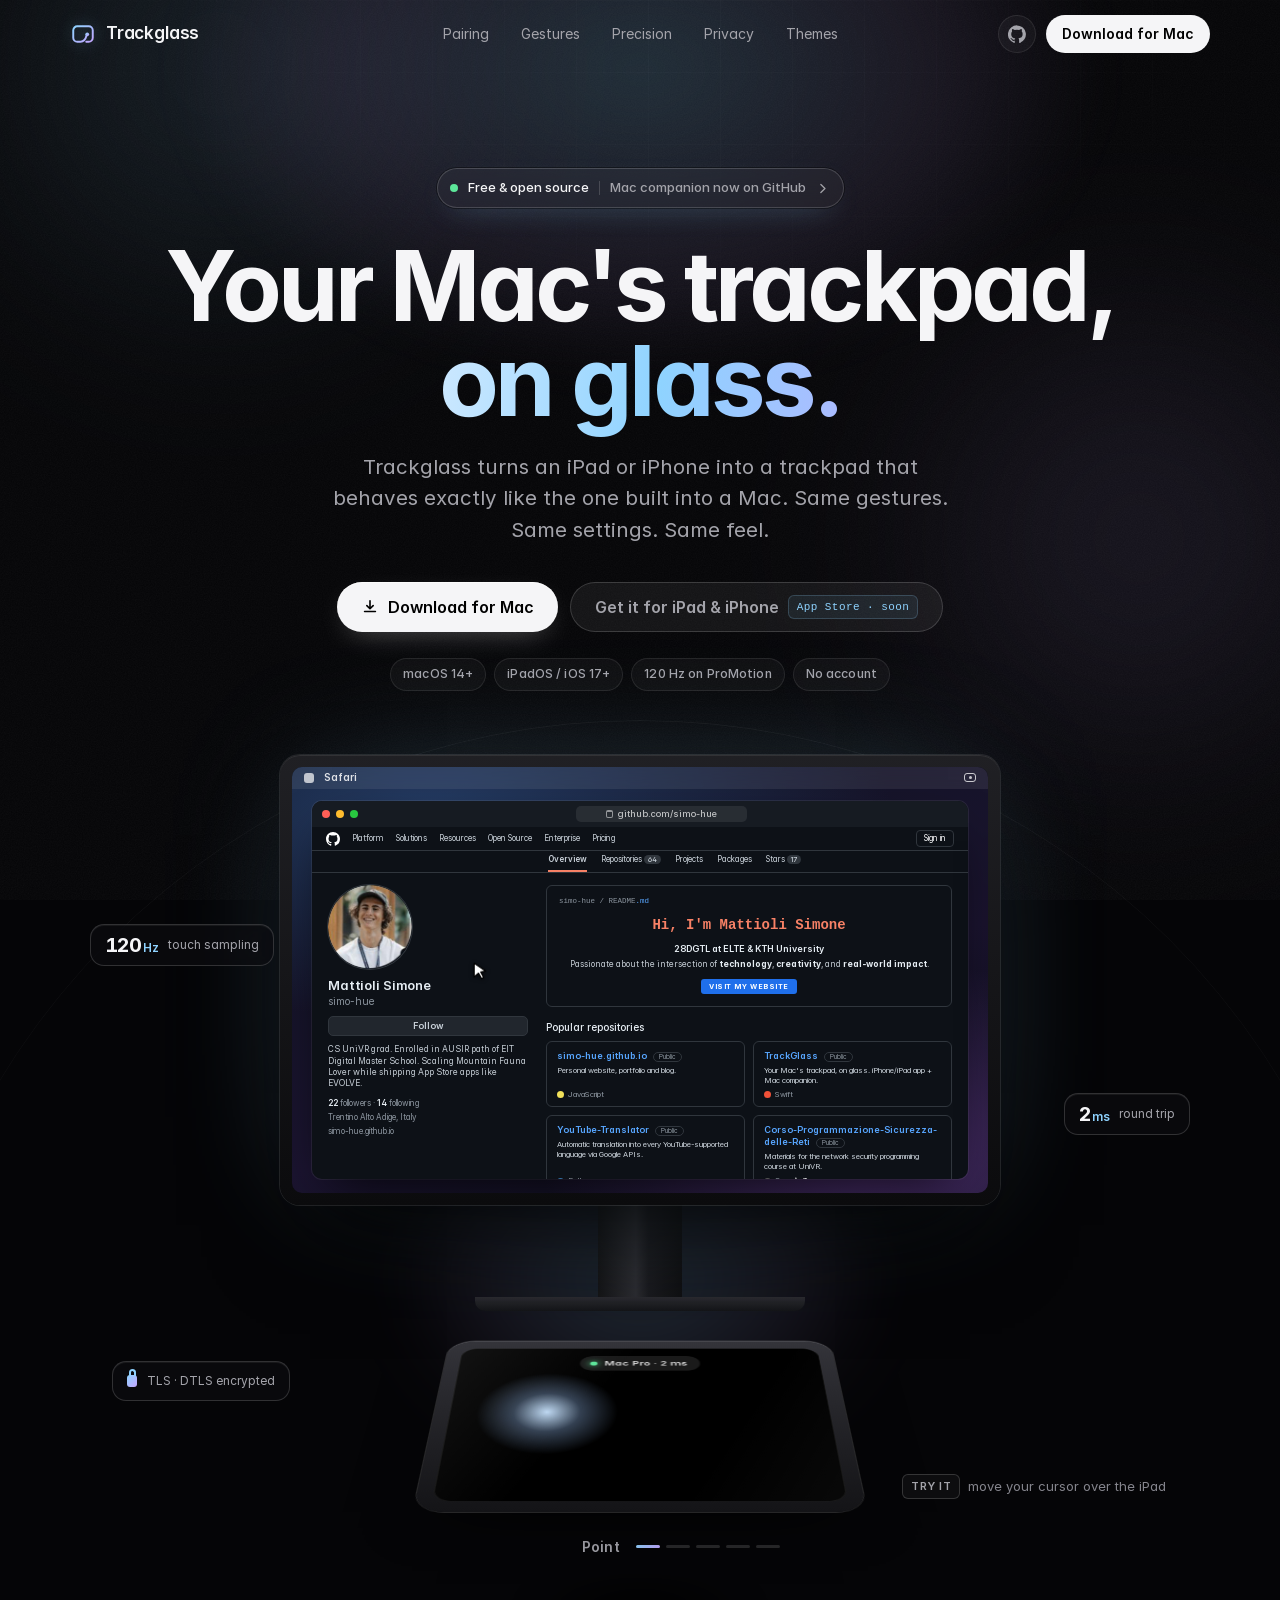
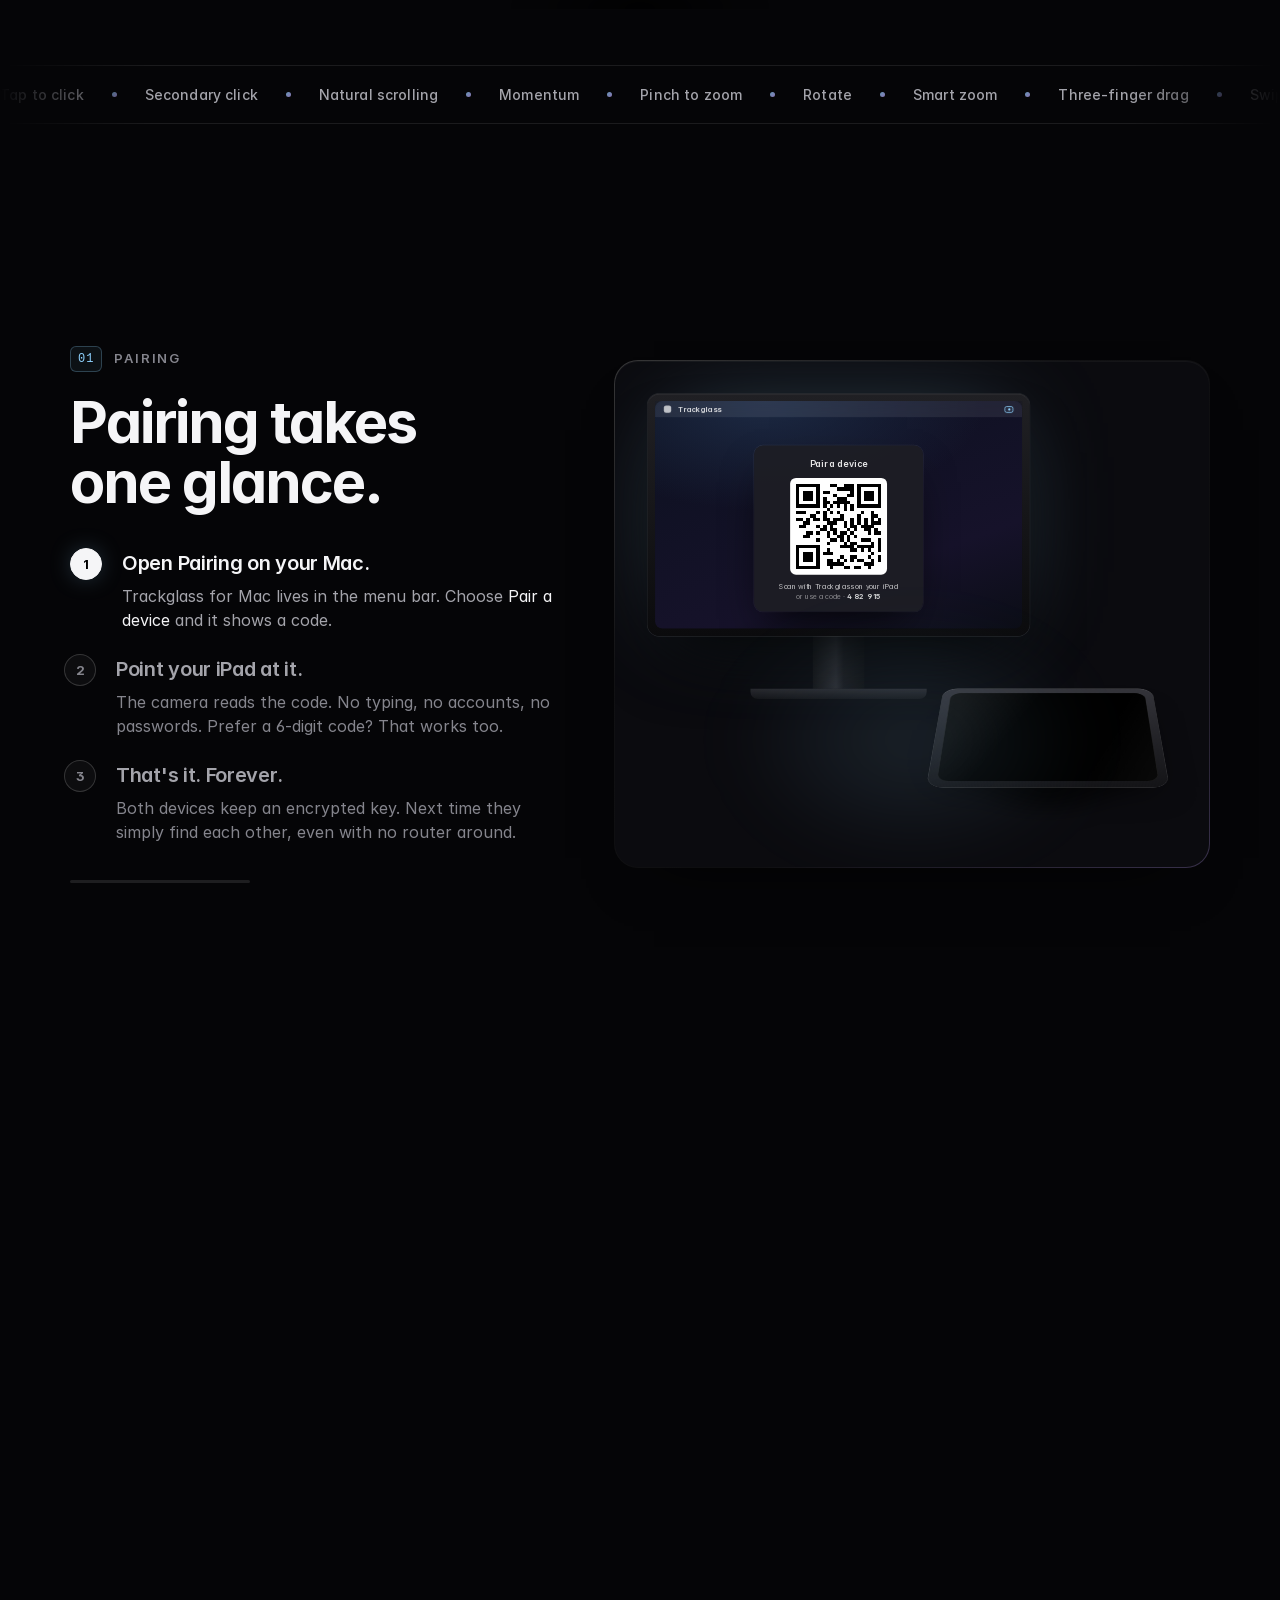
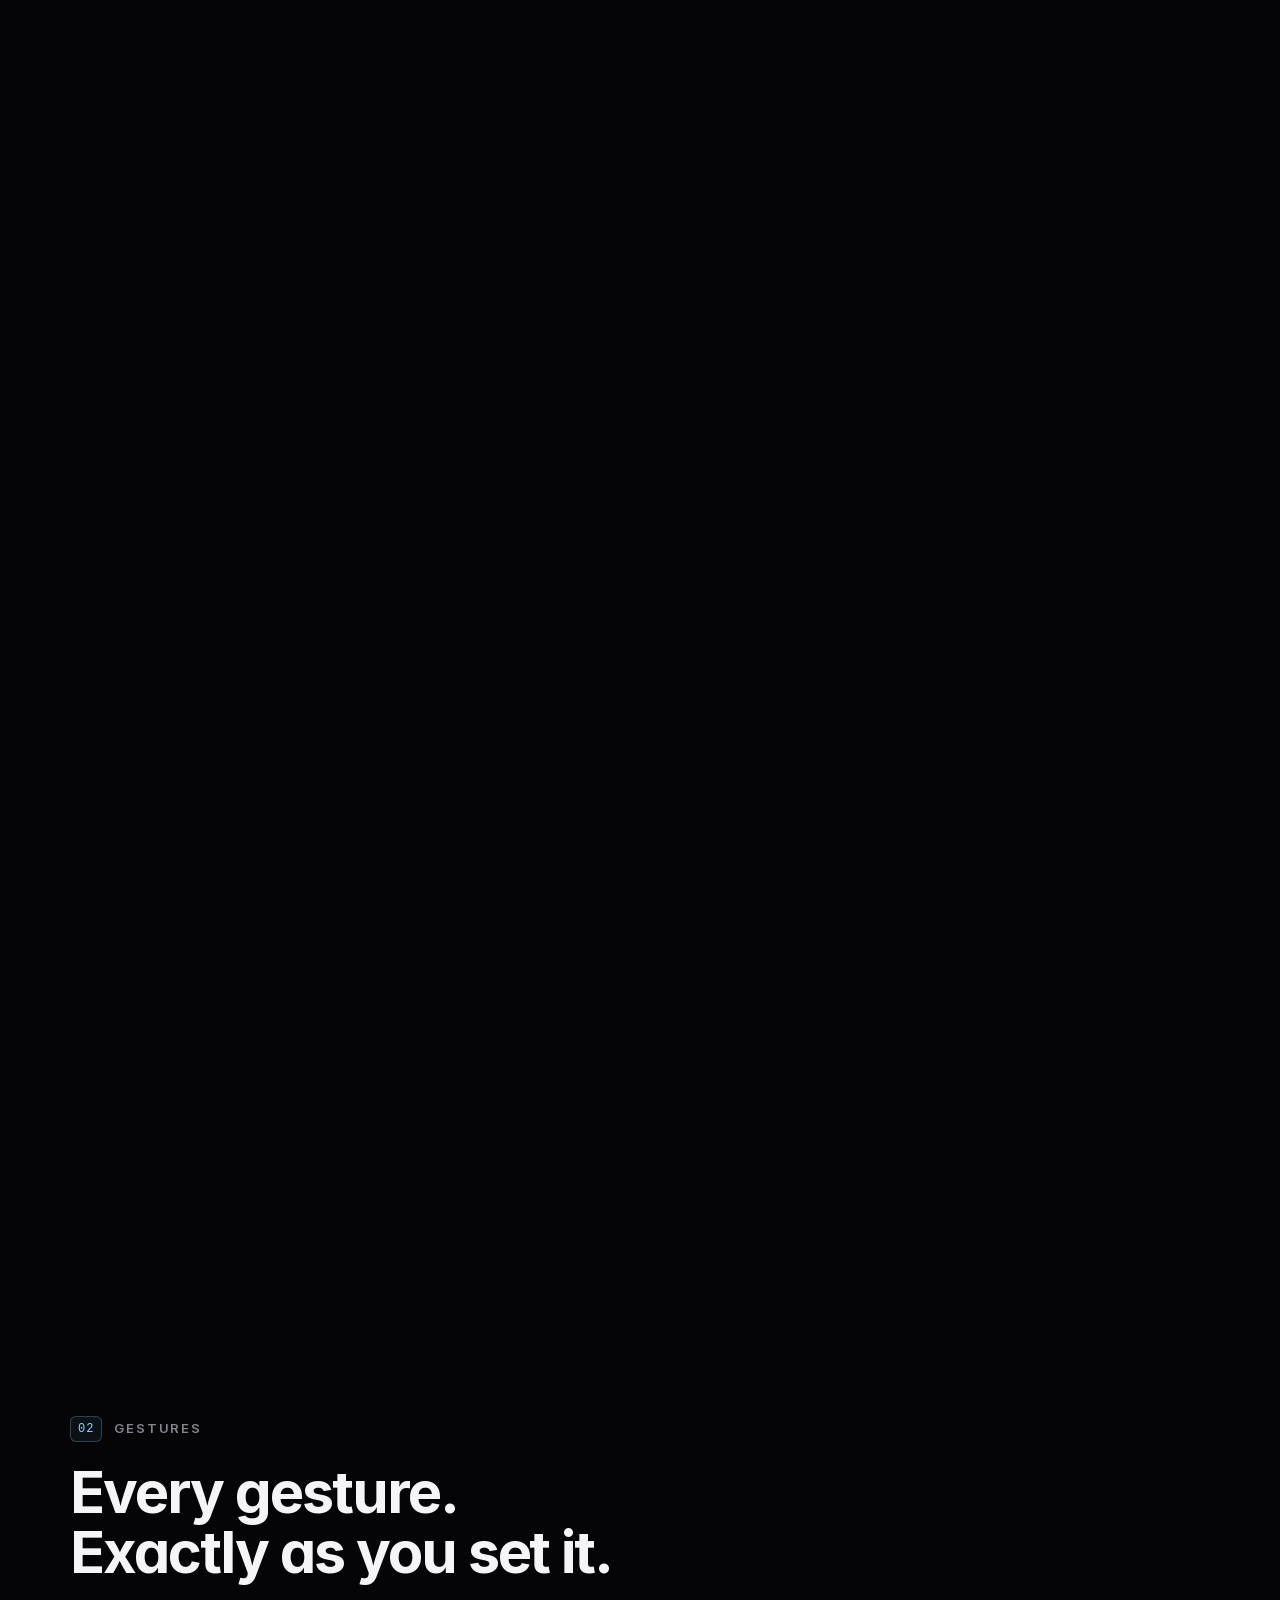
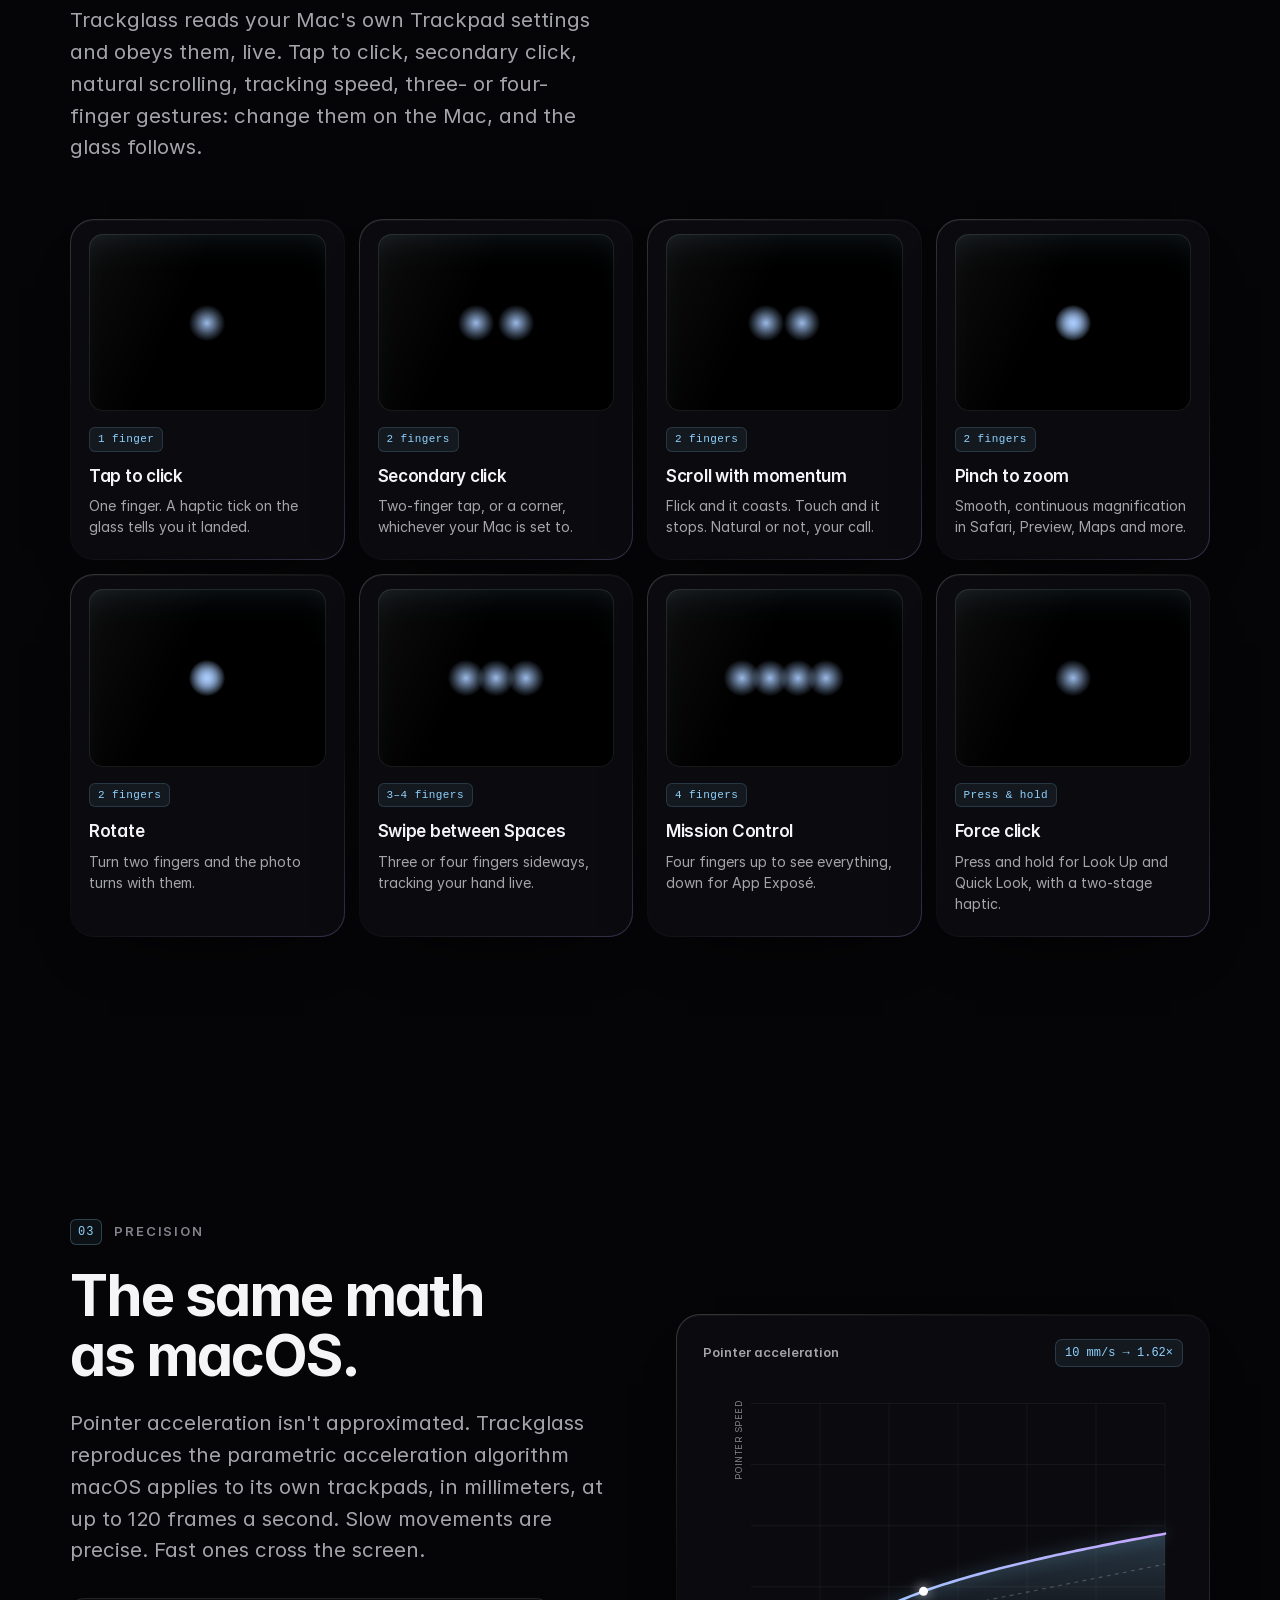
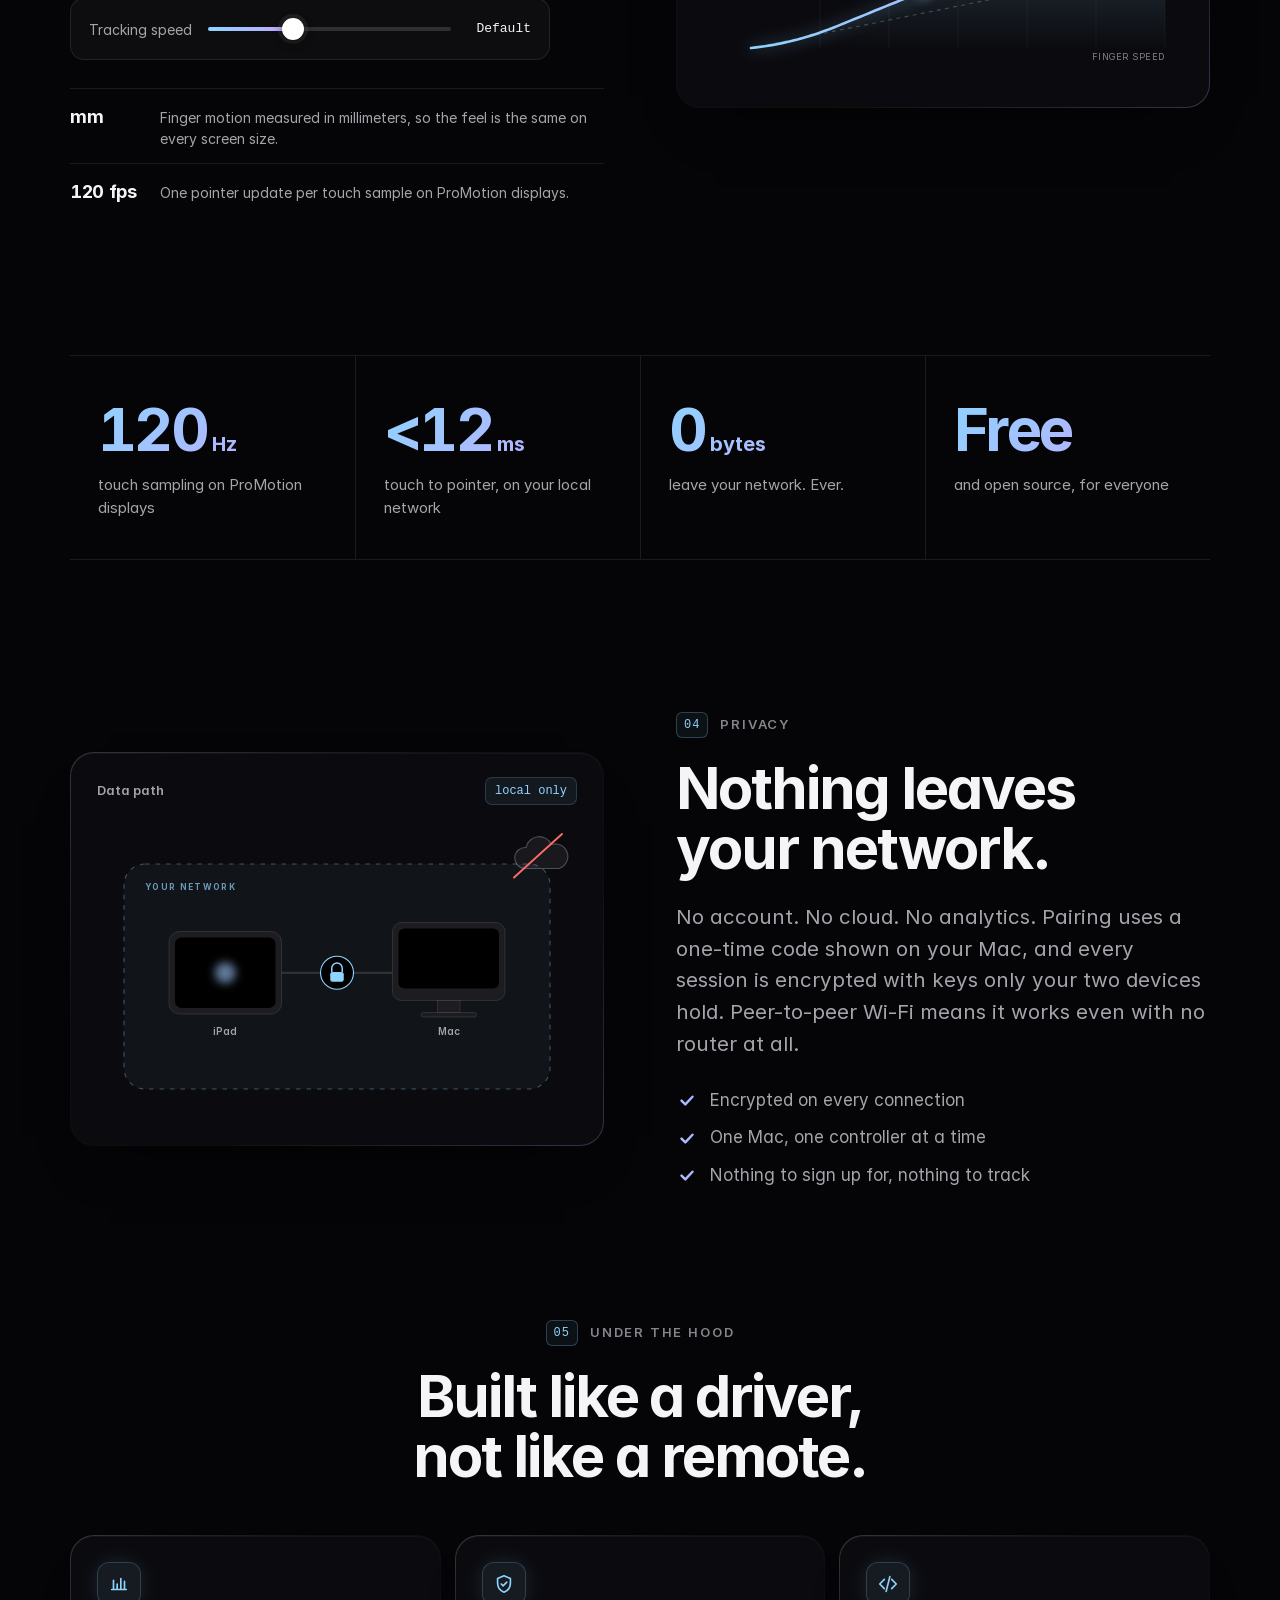
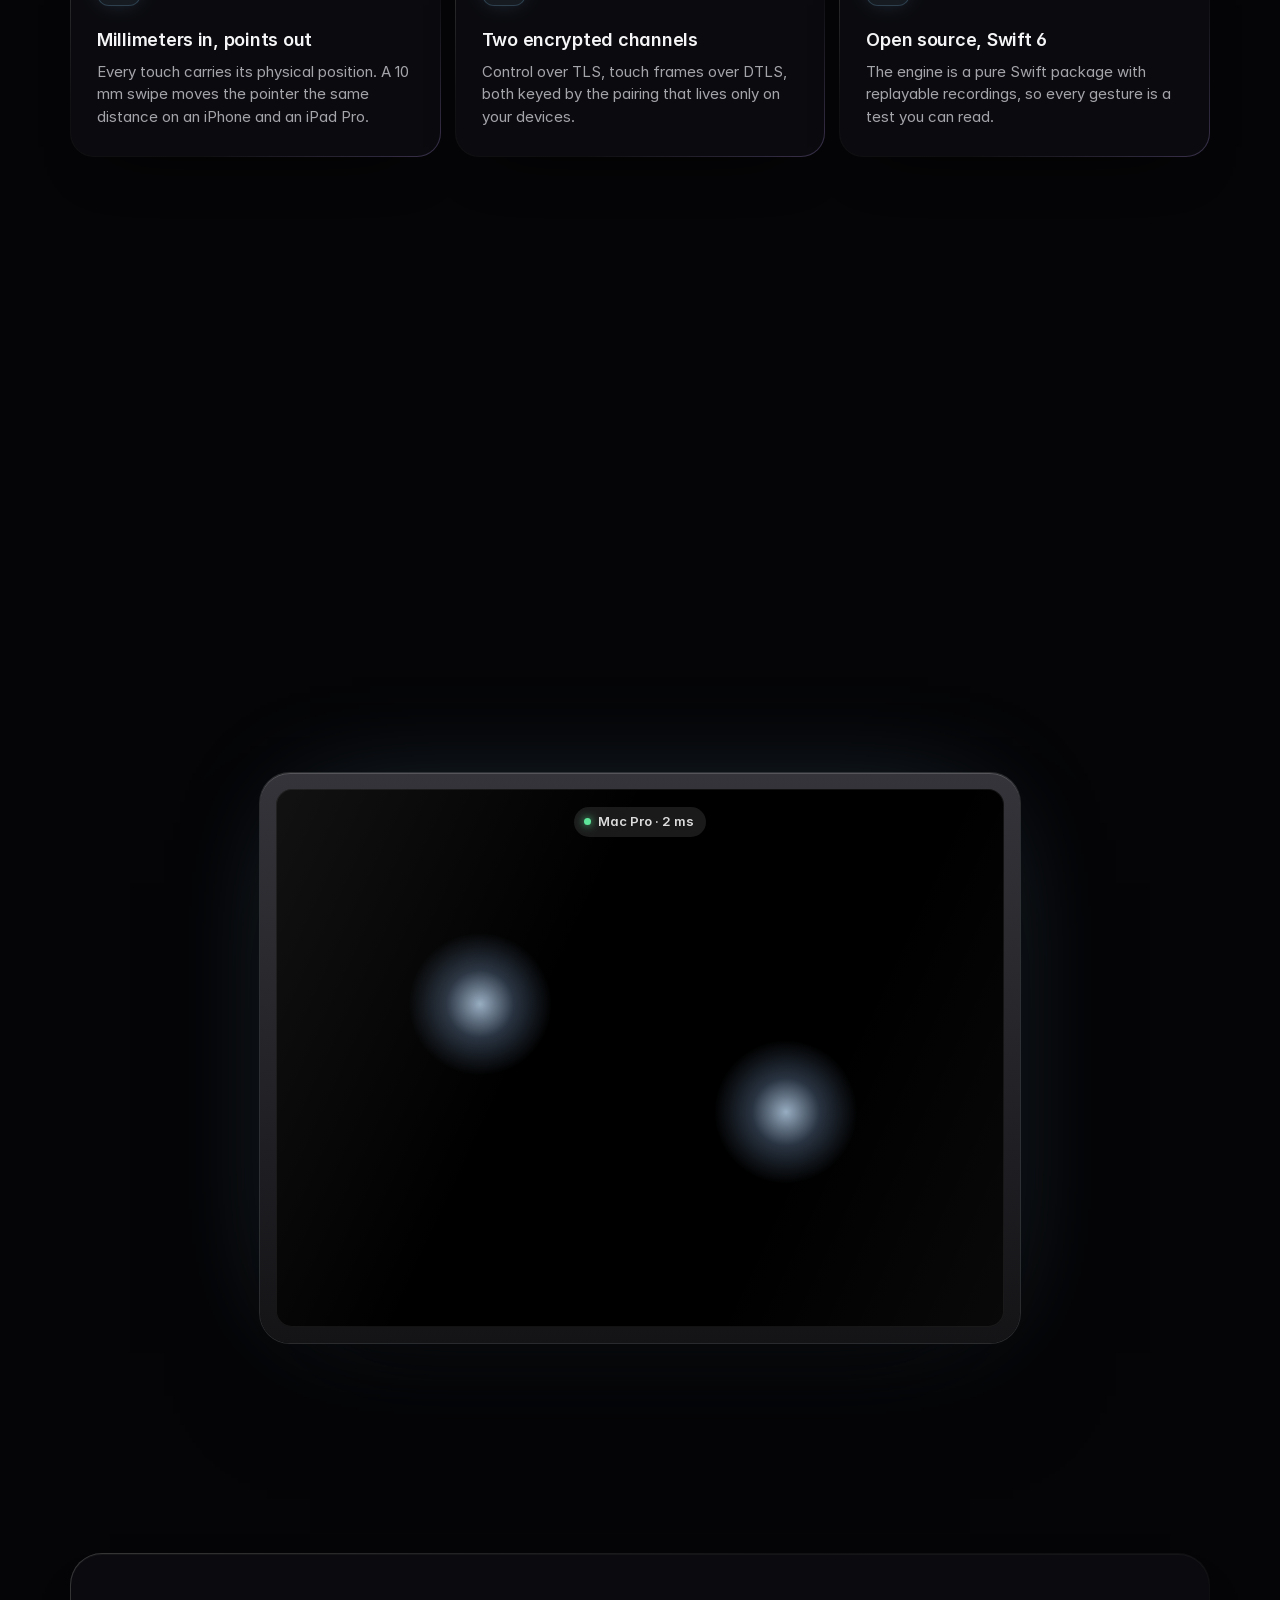
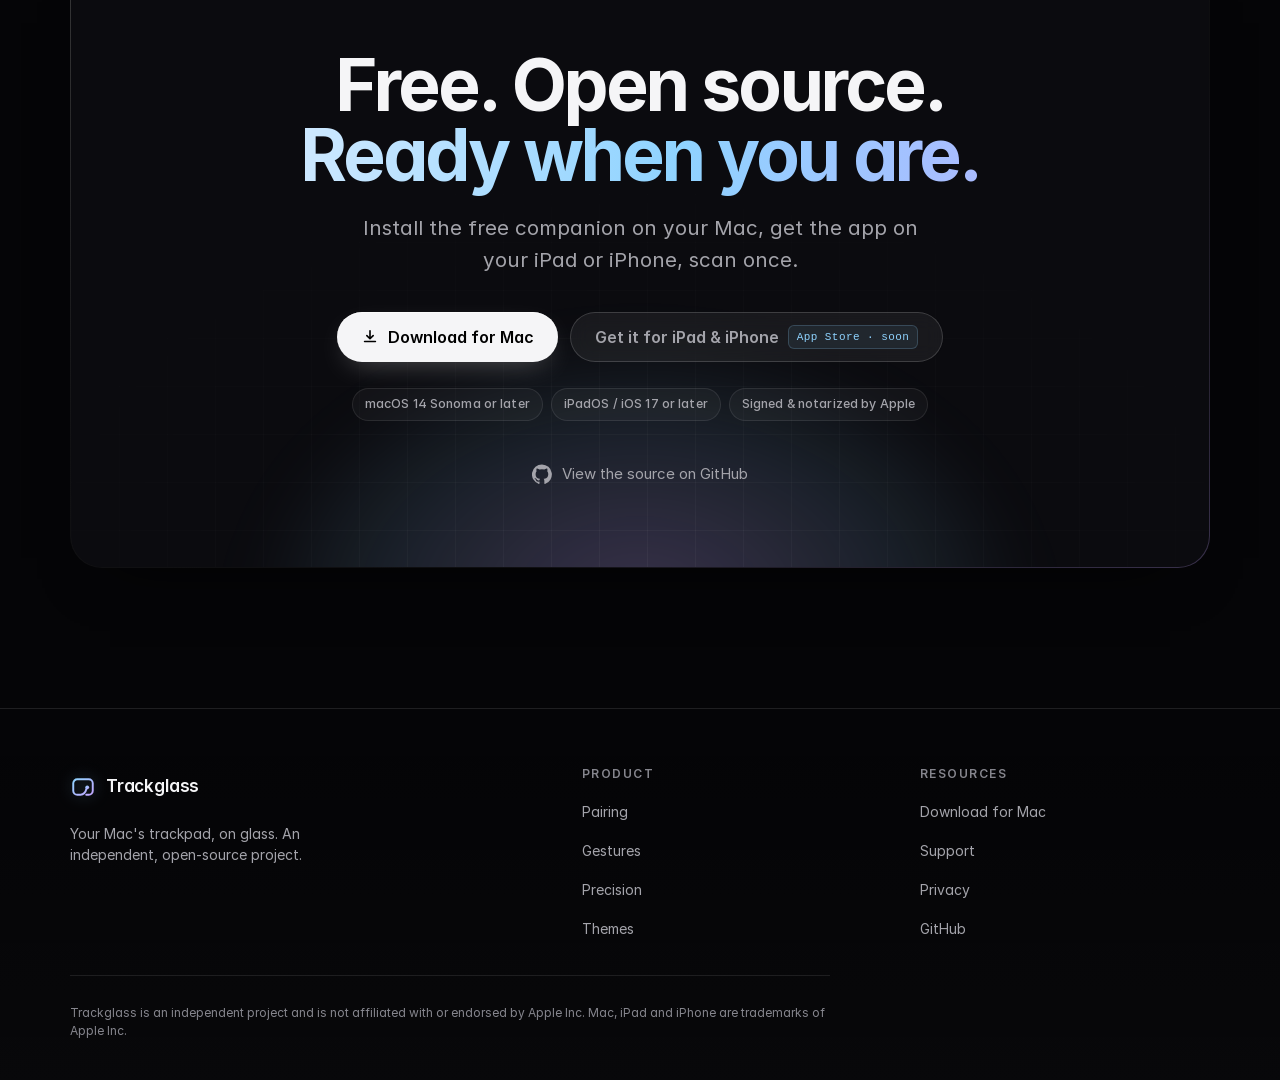
==== commit bbdc27c6: "website: personal-site screen rebuilt from simo-hue.github.io design system and assets" ====
--- a/website/index.html
+++ b/website/index.html
@@ -160,26 +160,44 @@
                     </div>
                   </div>
                 </div>
-                <!-- Space B: Safari → simo-hue.github.io -->
+                <!-- Space B: Safari → simo-hue.github.io (rebuilt from the site's own design system and assets) -->
                 <div class="space space--b">
                   <div class="menubar"><span class="menubar__dot"></span><span class="menubar__t">Safari</span><span class="menubar__r"><i class="tg-icon"></i></span></div>
                   <div class="win win--browser">
                     <div class="win__bar"><span></span><span></span><span></span><b class="url"><i></i>simo-hue.github.io</b></div>
                     <div class="win__body sm">
-                      <div class="sm__nav"><span>/ Simone Mattioli</span><i></i><i></i><i></i></div>
+                      <div class="sm__header">
+                        <span class="sm__wordmark"><b>/</b>&nbsp;Simone&nbsp;Mattioli</span>
+                        <nav class="sm__nav"><span class="is-active">Home</span><span>About</span><span>Projects</span><span>Passions</span><span>Blog ⌄</span><span>Globe</span><span>Connect</span></nav>
+                        <span class="sm__search">⌕ Search… <b>⌘K</b></span>
+                        <span class="sm__icon">◐</span>
+                        <span class="sm__cv"><span>↓ Résumé</span><i></i><span>↓ Failure CV</span></span>
+                      </div>
                       <div class="sm__hero">
-                        <div class="sm__eyebrow">Technology &amp; humanity</div>
-                        <div class="sm__title">Simone Mattioli.</div>
-                        <div class="sm__tag">Computer scientist, builder, and curious human. Exploring AI and high-performance computing, and life beyond the screen.</div>
-                        <div class="sm__btns"><b>Explore my work</b><span>Read my stories</span></div>
-                        <div class="sm__photo"><span>From the mountains of Trentino to wherever curiosity leads.</span></div>
+                        <div class="sm__grid"></div>
+                        <div class="sm__intro">
+                          <div class="sm__eyebrow">Technology &amp; humanity</div>
+                          <div class="sm__title">Simone<br>Mattioli<b>.</b></div>
+                          <div class="sm__lead">Computer scientist, builder, and curious human. Exploring AI and high-performance computing — and life beyond the screen.</div>
+                          <div class="sm__cta"><span class="sm__btn sm__btn--primary">Explore my work ↓</span><span class="sm__btn">Read my stories ↓</span></div>
+                          <div class="sm__note">From the mountains of Trentino to wherever curiosity leads.</div>
+                        </div>
+                        <figure class="sm__portrait">
+                          <img src="assets/demo/portrait.jpg" alt="" width="320" height="400" loading="lazy" decoding="async">
+                          <figcaption><span>Code. Explore. Connect.</span><b>A little about me ↗</b></figcaption>
+                        </figure>
                       </div>
-                      <div class="sm__sec"><span>01 / Selected work</span><b>Ideas put into practice.</b></div>
-                      <div class="sm__cards">
-                        <div class="sm__card"><i style="--g:linear-gradient(135deg,#1f3a5f,#5b7bd5)"></i><s>Personal finance</s><b>Wealth Compass Tracker</b></div>
-                        <div class="sm__card"><i style="--g:linear-gradient(135deg,#3a2a5f,#c3a6ff)"></i><s>Habits &amp; goals</s><b>Evolve</b></div>
-                        <div class="sm__card"><i style="--g:linear-gradient(135deg,#1f4a2f,#43e97b)"></i><s>Wildlife &amp; film</s><b>Mountain Fauna Lover</b></div>
-                        <div class="sm__card"><i style="--g:linear-gradient(135deg,#5f3a1f,#fda085)"></i><s>Campsite management</s><b>CampFlow</b></div>
+                      <div class="sm__section">
+                        <div class="sm__row">
+                          <div><div class="sm__eyebrow">01 / Selected work</div><div class="sm__h2">Ideas put into practice.</div><div class="sm__sub">Apps for everyday life, tools for the community, and stories from the wild.</div></div>
+                          <span class="sm__link">More projects ↗</span>
+                        </div>
+                        <div class="sm__cards">
+                          <div class="sm__card"><div class="sm__media sm__media--logo"><img src="assets/demo/wealth-compass.png" alt="" width="128" height="128" loading="lazy"></div><div class="sm__body"><s>Personal finance</s><b>Wealth Compass Tracker</b><p>Track what you own, owe, earn, and spend in one personal finance app.</p><u>Explore the app ↗</u></div></div>
+                          <div class="sm__card"><div class="sm__media sm__media--logo"><img src="assets/demo/evolve.png" alt="" width="128" height="128" loading="lazy"></div><div class="sm__body"><s>Habits &amp; goals</s><b>Evolve</b><p>The app evolution of Mattioli.OS — habits, goals, and a clearer view of your progress.</p><u>Explore the app ↗</u></div></div>
+                          <div class="sm__card"><div class="sm__media"><img src="assets/demo/mountain-fauna-lover.jpg" alt="" width="480" height="270" loading="lazy"></div><div class="sm__body"><s>Wildlife &amp; film</s><b>Mountain Fauna Lover</b><p>Alpine wildlife, digiscoping, and nature films from the mountains of Trentino.</p><u>Explore the project ↗</u></div></div>
+                          <div class="sm__card"><div class="sm__media"><img src="assets/demo/campflow.jpg" alt="" width="480" height="274" loading="lazy"></div><div class="sm__body"><s>Campsite management</s><b>CampFlow</b><p>A campsite management system built for a friend and shared with the community.</p><u>Explore the project ↗</u></div></div>
+                        </div>
                       </div>
                     </div>
                   </div>
--- a/website/styles.css
+++ b/website/styles.css
@@ -349,28 +349,53 @@
 .gh__contrib i { aspect-ratio: 1; border-radius: 1.5px; background: #161b22; }
 .gh__contrib i[data-l="1"] { background: #0e4429; } .gh__contrib i[data-l="2"] { background: #006d32; } .gh__contrib i[data-l="3"] { background: #26a641; } .gh__contrib i[data-l="4"] { background: #39d353; }
 
-.sm { background: #0a0a0a; color: #f2f2f2; font-size: 8.5px; }
-.sm__nav { display: flex; align-items: center; gap: 8px; height: 24px; padding: 0 16px; border-bottom: 1px solid rgba(255,255,255,.1); font-family: var(--mono); font-size: 7.5px; }
-.sm__nav i { width: 9px; height: 9px; border: 1px solid rgba(255,255,255,.6); border-radius: 50%; }
-.sm__nav i:first-of-type { margin-left: auto; }
-.sm__nav i:last-of-type { border-radius: 2px; border-width: 1px 0; height: 7px; }
-.sm__hero { position: relative; padding: 20px 20px 0; min-height: 168px; }
-.sm__eyebrow { display: flex; align-items: center; gap: 6px; font-family: var(--mono); font-size: 6.5px; letter-spacing: .18em; text-transform: uppercase; color: #9a9a9a; }
-.sm__eyebrow::before { content: ""; width: 16px; height: 1px; background: #d9682b; }
-.sm__title { font-size: 40px; line-height: 1; letter-spacing: -.045em; font-weight: 700; margin-top: 10px; }
-.sm__tag { max-width: 300px; margin-top: 10px; color: #b5b5b5; font-size: 9px; line-height: 1.45; }
-.sm__btns { display: flex; gap: 6px; margin-top: 14px; font-size: 8px; font-weight: 600; }
-.sm__btns b { padding: 5px 10px; border-radius: 3px; background: #f2f2f2; color: #000; }
-.sm__btns span { padding: 5px 10px; border-radius: 3px; border: 1px solid rgba(255,255,255,.25); }
-.sm__photo { position: absolute; right: 20px; top: 20px; width: 190px; height: 132px; border-radius: 4px; background: radial-gradient(120% 90% at 30% 20%, #3b5a7a, #1b2b3a 55%, #0d1117); box-shadow: inset 0 0 0 1px rgba(255,255,255,.08); display: flex; align-items: flex-end; padding: 8px; font-size: 6.5px; color: rgba(255,255,255,.7); font-style: italic; }
-.sm__sec { display: flex; align-items: baseline; gap: 14px; padding: 18px 20px 8px; border-top: 1px solid rgba(255,255,255,.1); }
-.sm__sec span { font-family: var(--mono); font-size: 6.5px; letter-spacing: .14em; text-transform: uppercase; color: #9a9a9a; }
-.sm__sec b { font-size: 13px; letter-spacing: -.02em; }
-.sm__cards { display: grid; grid-template-columns: repeat(4, 1fr); gap: 8px; padding: 0 20px 20px; }
-.sm__card { font-size: 7.5px; }
-.sm__card i { display: block; aspect-ratio: 2 / 1; border-radius: 4px; background: var(--g); margin-bottom: 5px; }
-.sm__card s { display: block; text-decoration: none; color: #9a9a9a; font-size: 6.5px; text-transform: uppercase; letter-spacing: .1em; }
-.sm__card b { display: block; margin-top: 2px; font-size: 8.5px; }
+/* simo-hue.github.io, scaled ~0.5: tokens from the site's data/theme.json (dark scheme) and ds.css / hub.css */
+.sm { --sb: #0a0a0a; --sl: #141414; --sbd: #262626; --sa: #d9823f; --st: #a3a3a3; --std: #fafafa; --stl: #97938f; background: var(--sb); color: var(--st); font-size: 8px; line-height: 1.5; letter-spacing: -.005em; }
+.sm__header { display: flex; align-items: center; gap: 10px; height: 32px; padding: 0 20px; border-bottom: 1px solid var(--sbd); background: rgba(10,10,10,.78); }
+.sm__wordmark { font-family: var(--mono); font-size: 7.5px; font-weight: 500; letter-spacing: .02em; color: var(--std); white-space: nowrap; }
+.sm__wordmark b { color: var(--sa); font-weight: 500; }
+.sm__nav { display: flex; gap: 2px; margin-left: 6px; font-size: 7.2px; font-weight: 500; }
+.sm__nav span { padding: 3px 5px; }
+.sm__nav span.is-active { color: var(--std); position: relative; }
+.sm__nav span.is-active::after { content: ""; position: absolute; left: 5px; right: 5px; bottom: 0; height: 1px; background: var(--sa); }
+.sm__search { margin-left: auto; display: inline-flex; align-items: center; gap: 5px; height: 18px; padding: 0 5px 0 6px; border: 1px solid var(--sbd); border-radius: 2px; font-family: var(--mono); font-size: 6.5px; color: var(--stl); white-space: nowrap; }
+.sm__search b { font-weight: 500; padding: 1px 3px; border: 1px solid var(--sbd); border-radius: 2px; font-size: 5.5px; }
+.sm__icon { width: 18px; height: 18px; display: grid; place-items: center; font-size: 9px; color: var(--st); }
+.sm__cv { display: inline-flex; align-items: center; height: 18px; border: 1px solid var(--sbd); border-radius: 2px; font-size: 6.5px; font-weight: 500; color: var(--st); white-space: nowrap; }
+.sm__cv span { padding: 0 7px; }
+.sm__cv i { width: 1px; height: 10px; background: var(--sbd); }
+.sm__hero { position: relative; display: grid; grid-template-columns: minmax(0, 1fr) 32%; align-items: center; gap: 36px; padding: 26px 20px 22px; overflow: hidden; }
+.sm__grid { position: absolute; inset: 0; pointer-events: none; background-image: repeating-linear-gradient(to right, var(--sbd) 0, var(--sbd) 1px, transparent 1px, transparent calc(100% / 6)); opacity: .55; }
+.sm__intro { position: relative; z-index: 1; }
+.sm__eyebrow { display: inline-flex; align-items: center; gap: 6px; font-family: var(--mono); font-size: 6px; font-weight: 500; letter-spacing: .14em; text-transform: uppercase; color: var(--stl); }
+.sm__eyebrow::before { content: ""; width: 14px; height: 1px; background: var(--sa); }
+.sm__title { font-size: 44px; line-height: .98; letter-spacing: -.04em; font-weight: 600; color: var(--std); margin-top: 10px; }
+.sm__title b { color: var(--sa); font-weight: 600; }
+.sm__lead { max-width: 42ch; margin-top: 12px; font-size: 9.2px; line-height: 1.55; color: var(--st); }
+.sm__cta { display: flex; gap: 6px; margin-top: 16px; }
+.sm__btn { display: inline-flex; align-items: center; gap: 4px; padding: 5px 9px; border-radius: 2px; border: 1px solid var(--sbd); font-size: 7.2px; font-weight: 500; color: var(--st); }
+.sm__btn--primary { border-color: var(--std); color: var(--std); }
+.sm__note { margin-top: 12px; font-size: 6.8px; color: var(--stl); }
+.sm__portrait { position: relative; z-index: 1; margin: 0; transform: rotate(2deg); }
+.sm__portrait img { display: block; width: 100%; height: auto; aspect-ratio: 4 / 5; object-fit: cover; border-radius: 3px; }
+.sm__portrait figcaption { margin-top: 7px; display: grid; gap: 2px; font-family: var(--mono); font-size: 6px; color: var(--stl); }
+.sm__portrait figcaption b { font-weight: 500; color: var(--std); }
+.sm__section { padding: 18px 20px 20px; }
+.sm__row { display: flex; align-items: flex-end; justify-content: space-between; gap: 16px; margin-bottom: 12px; }
+.sm__h2 { font-size: 18px; line-height: 1.05; letter-spacing: -.03em; font-weight: 600; color: var(--std); margin-top: 6px; }
+.sm__sub { margin-top: 5px; max-width: 46ch; font-size: 7.6px; line-height: 1.6; }
+.sm__link { flex: none; font-size: 7.2px; font-weight: 500; color: var(--sa); }
+.sm__cards { display: grid; grid-template-columns: repeat(4, minmax(0, 1fr)); gap: 10px; }
+.sm__card { display: flex; flex-direction: column; border: 1px solid var(--sbd); border-radius: 2px; background: var(--sl); overflow: hidden; }
+.sm__media { aspect-ratio: 16 / 9; overflow: hidden; border-bottom: 1px solid var(--sbd); }
+.sm__media img { display: block; width: 100%; height: 100%; object-fit: cover; }
+.sm__media--logo { display: grid; place-items: center; background: #0a0a0a; }
+.sm__media--logo img { width: 42px; height: 42px; object-fit: contain; }
+.sm__body { padding: 9px 9px 10px; display: flex; flex-direction: column; gap: 4px; }
+.sm__body s { text-decoration: none; font-family: var(--mono); font-size: 5.6px; letter-spacing: .04em; text-transform: uppercase; color: var(--sa); }
+.sm__body b { font-size: 8.4px; line-height: 1.25; letter-spacing: -.02em; font-weight: 600; color: var(--std); }
+.sm__body p { font-size: 6.6px; line-height: 1.55; color: var(--st); margin: 0; }
+.sm__body u { text-decoration: none; margin-top: 4px; font-family: var(--mono); font-size: 5.6px; letter-spacing: .05em; text-transform: uppercase; color: var(--std); }
 
 .pointer { position: absolute; left: 0; top: 0; width: 20px; height: 20px; transform: translate(var(--px, 300px), var(--py, 200px)) scale(var(--ps, 1)); transform-origin: 5px 3px; filter: drop-shadow(0 1px 2px rgba(0,0,0,.6)); will-change: transform; transition: transform .08s linear; }
 .pointer.is-down { --ps: .86; }
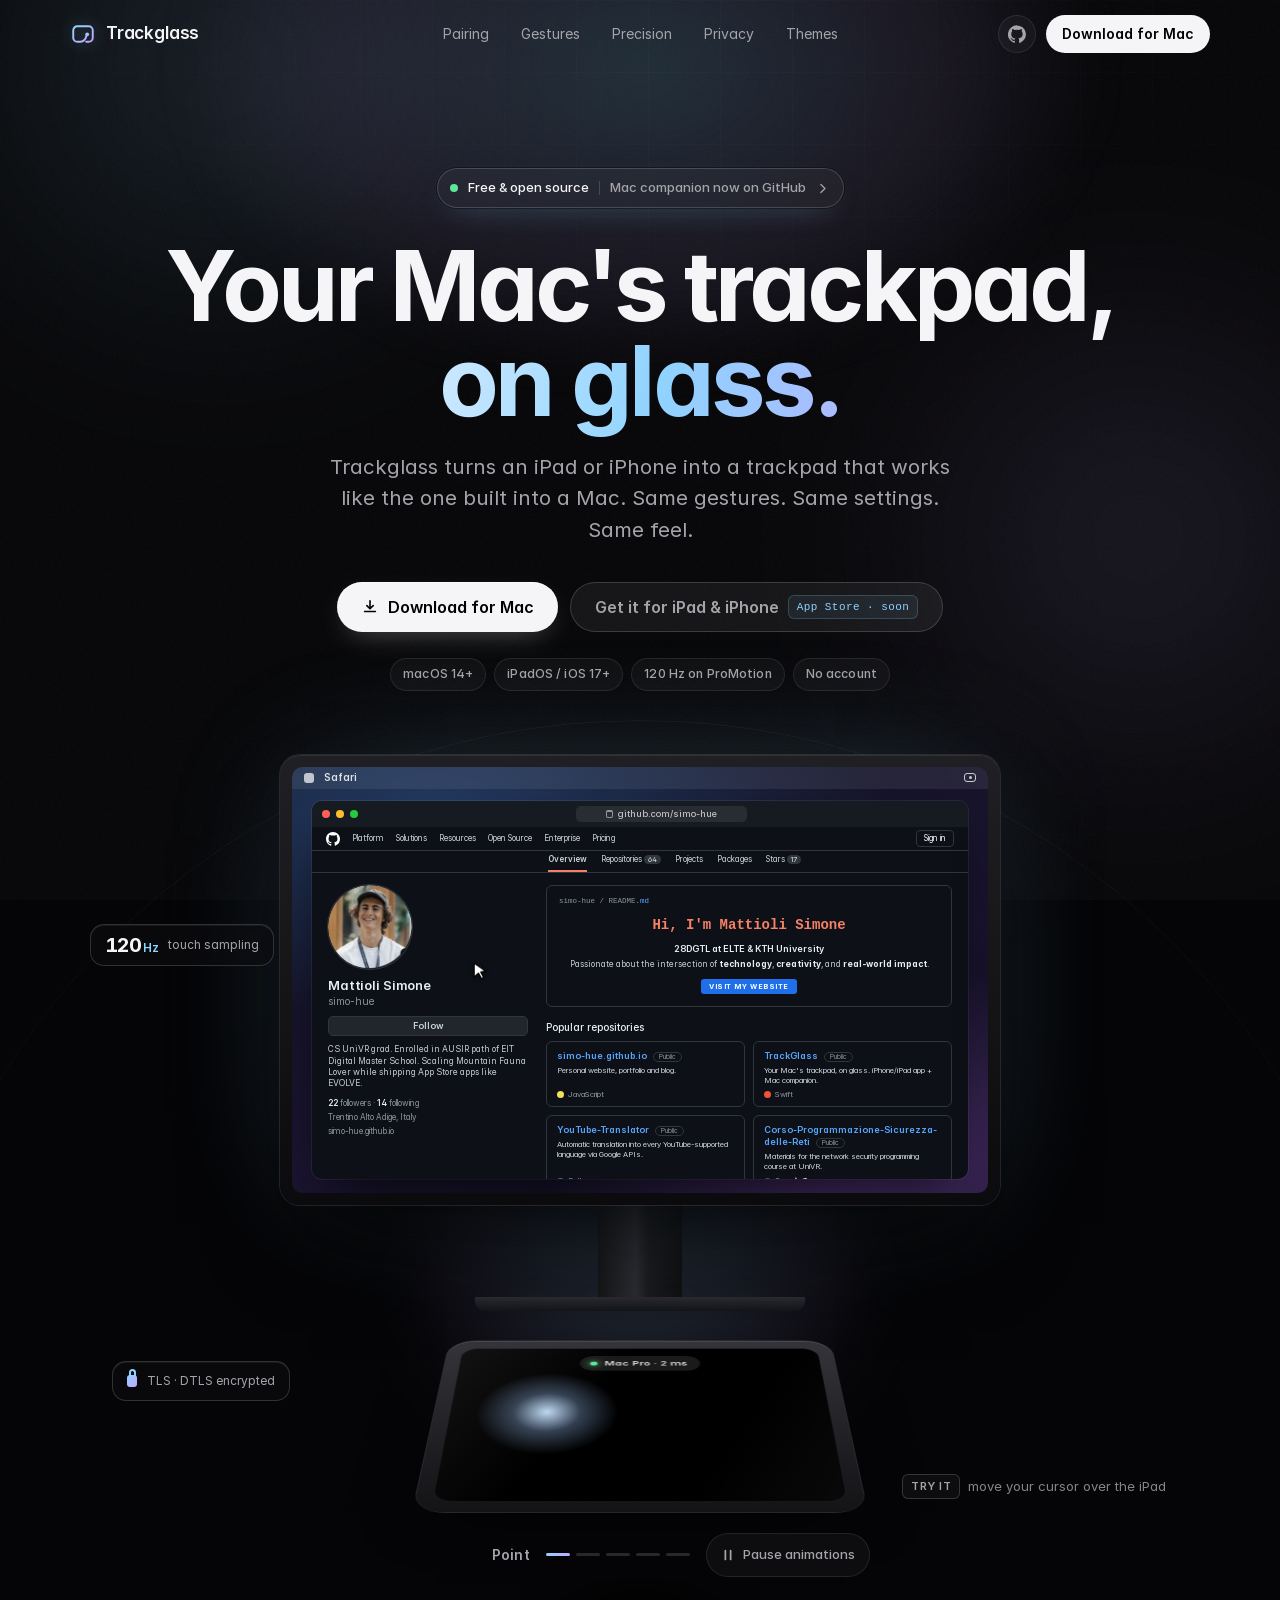
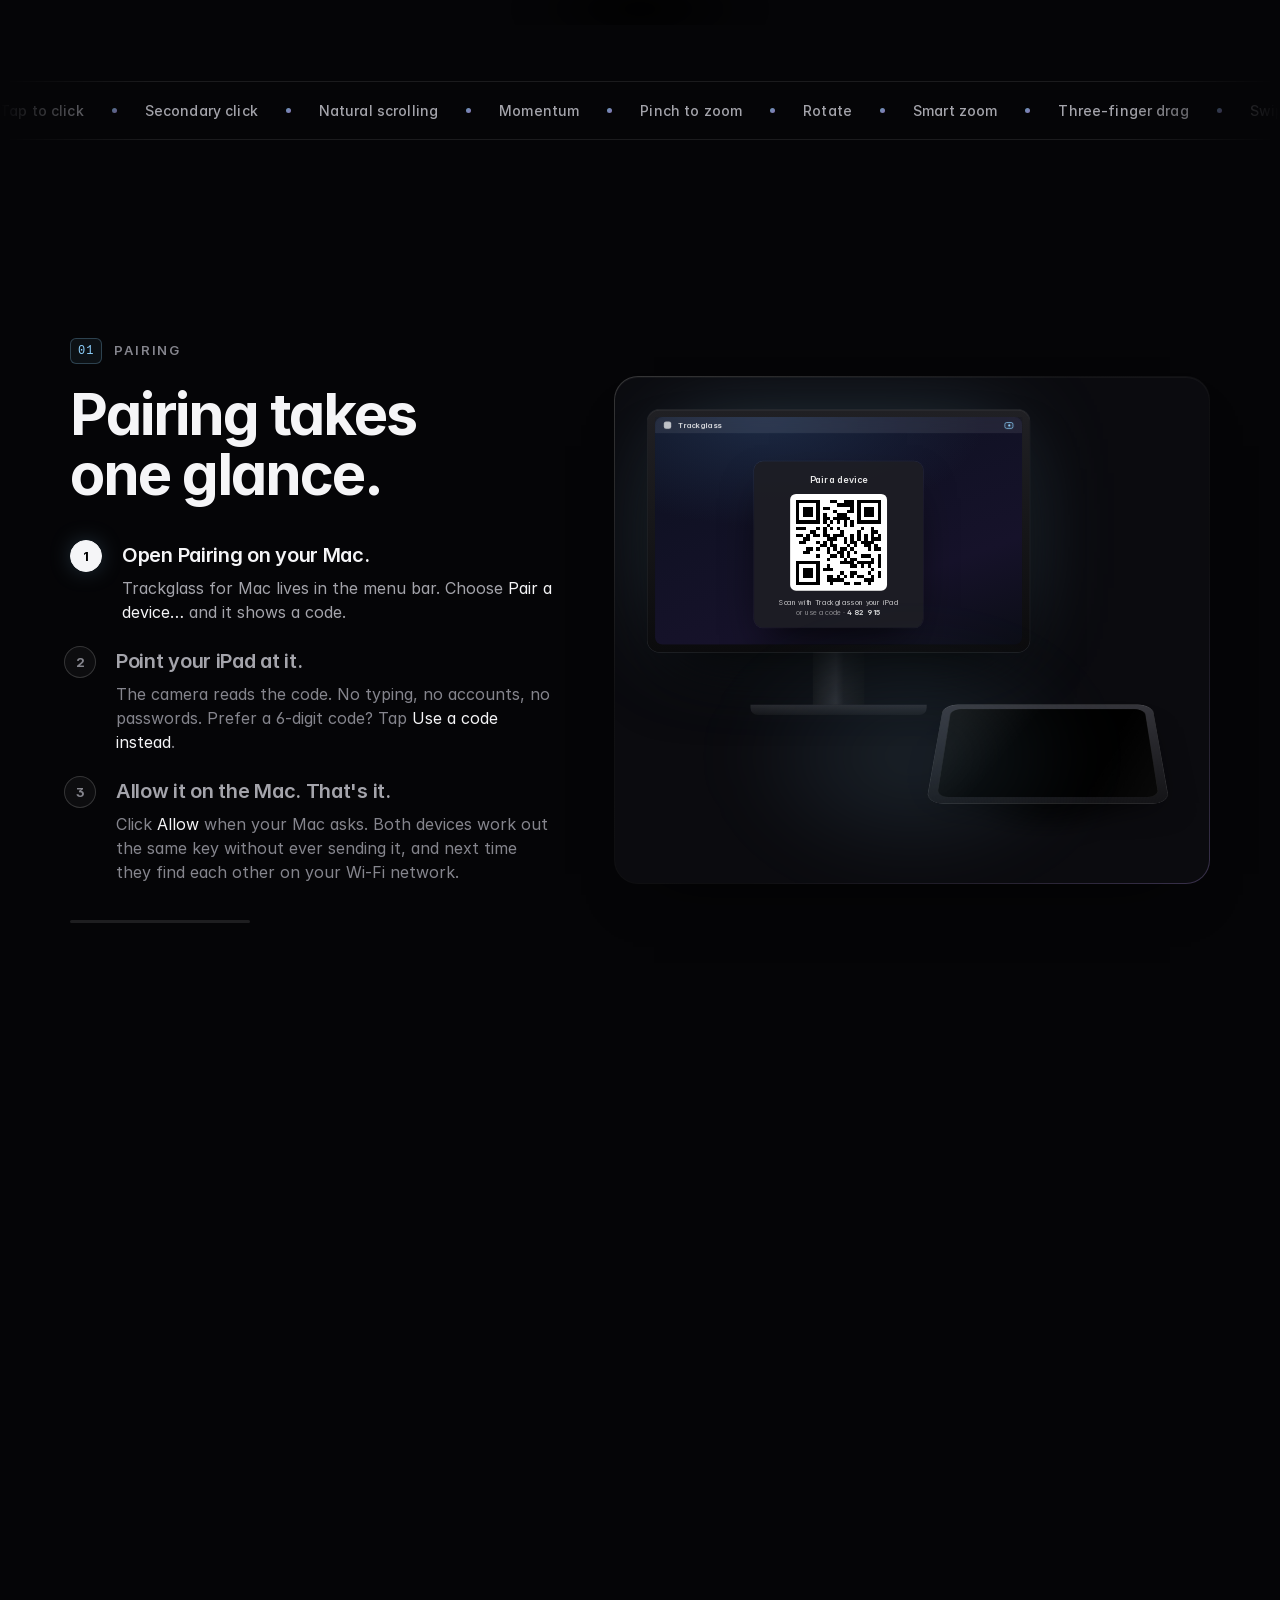
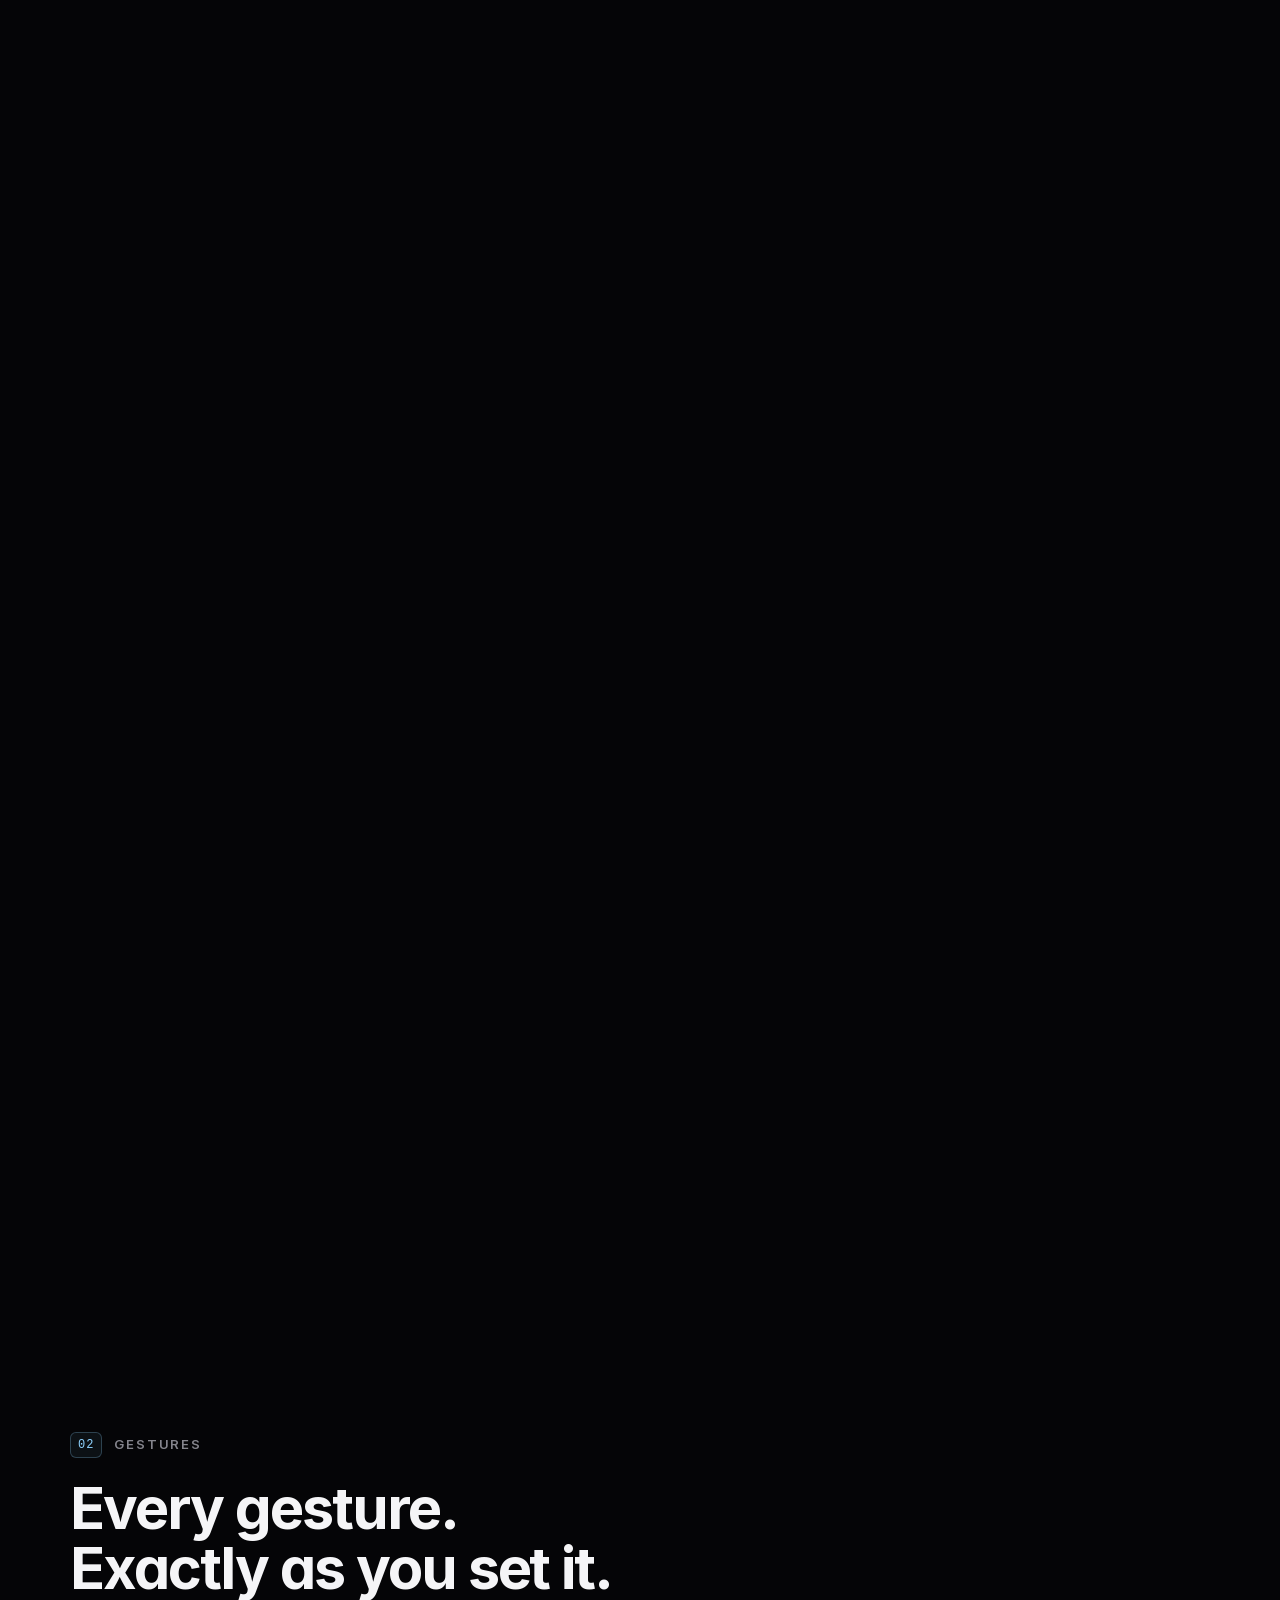
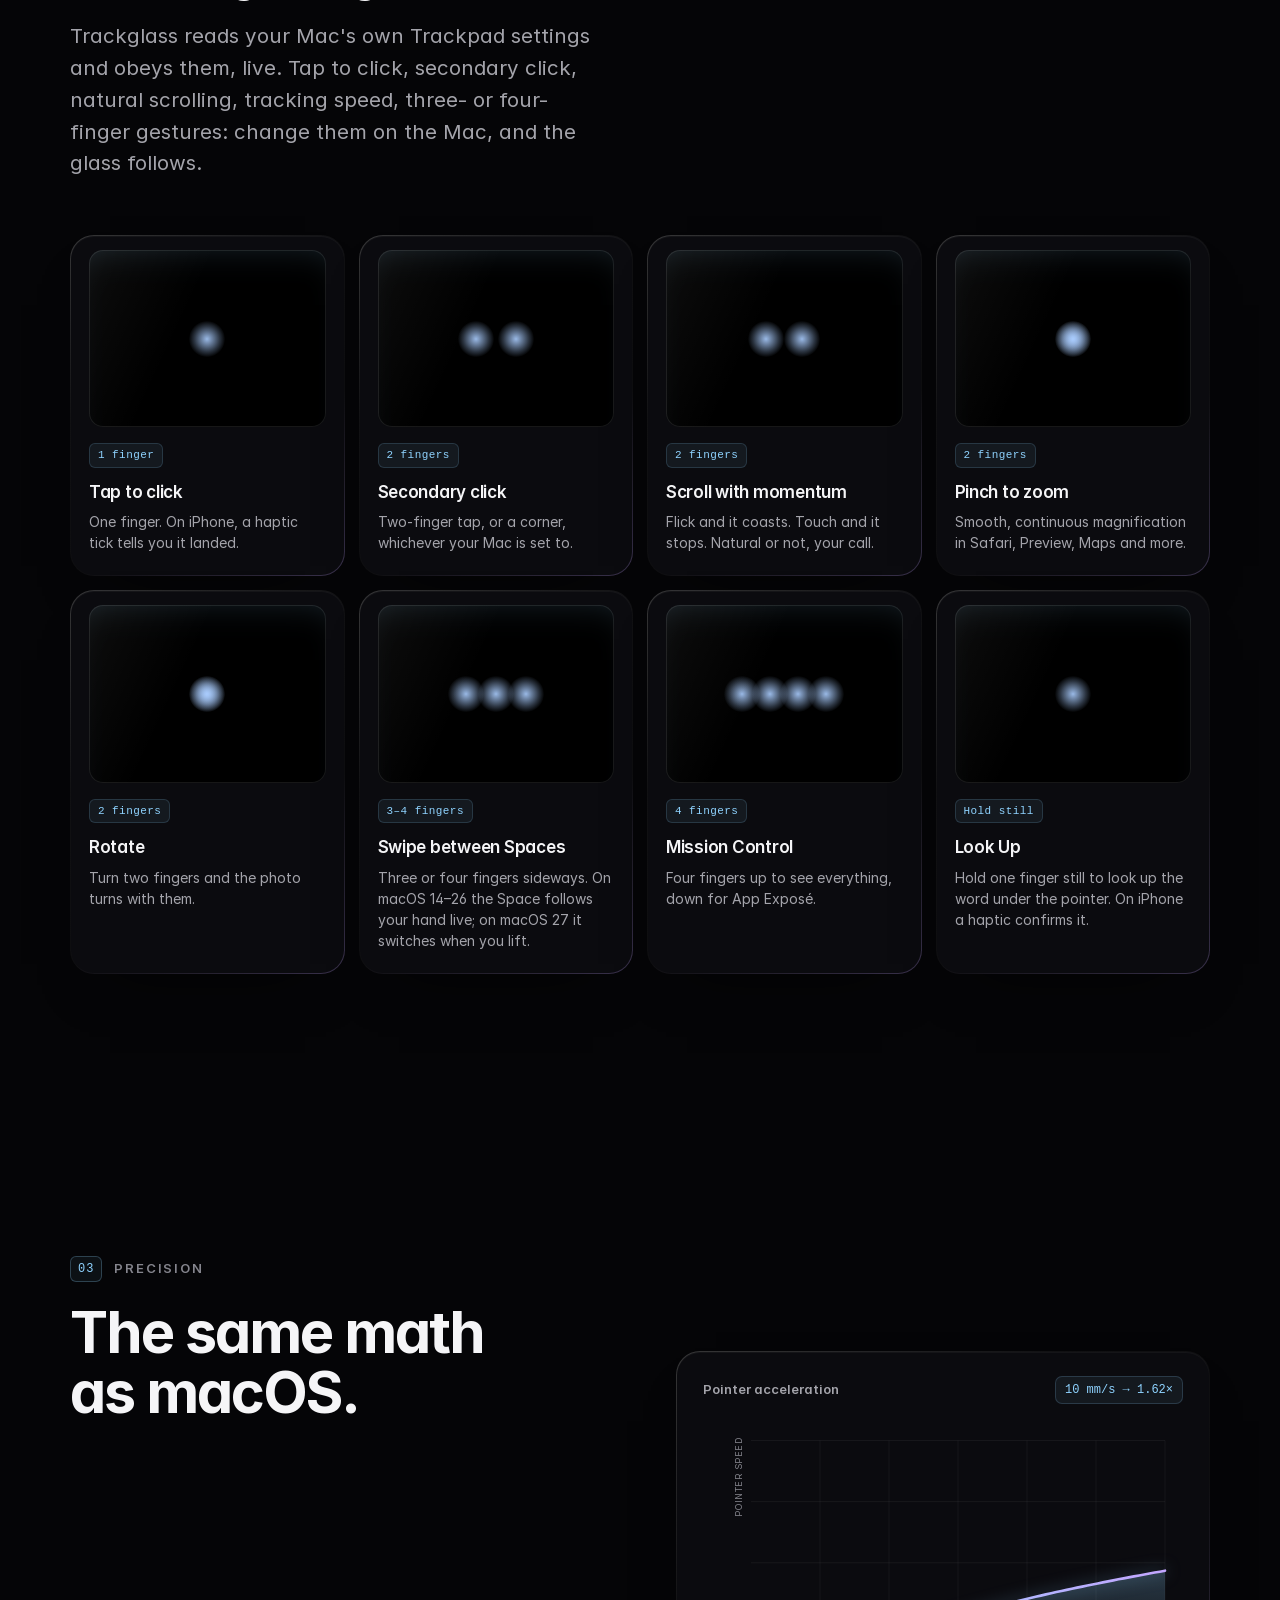
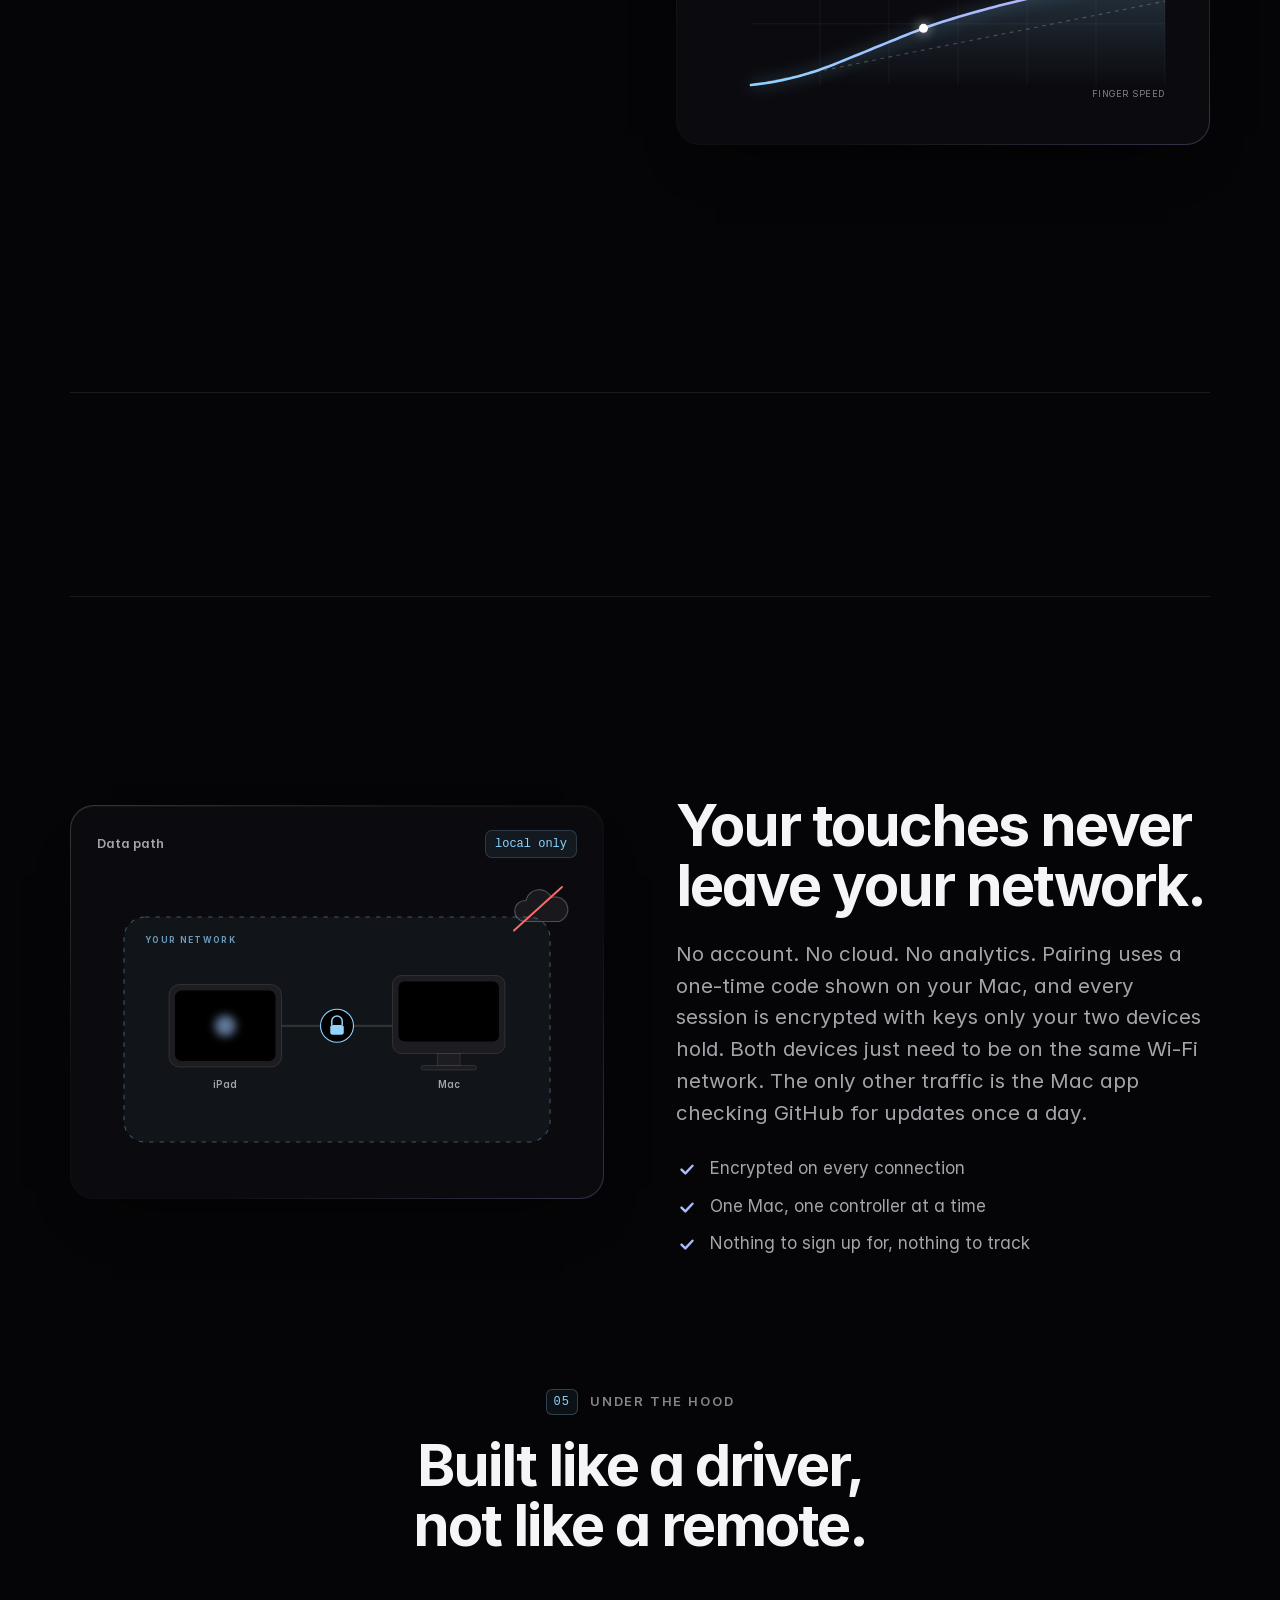
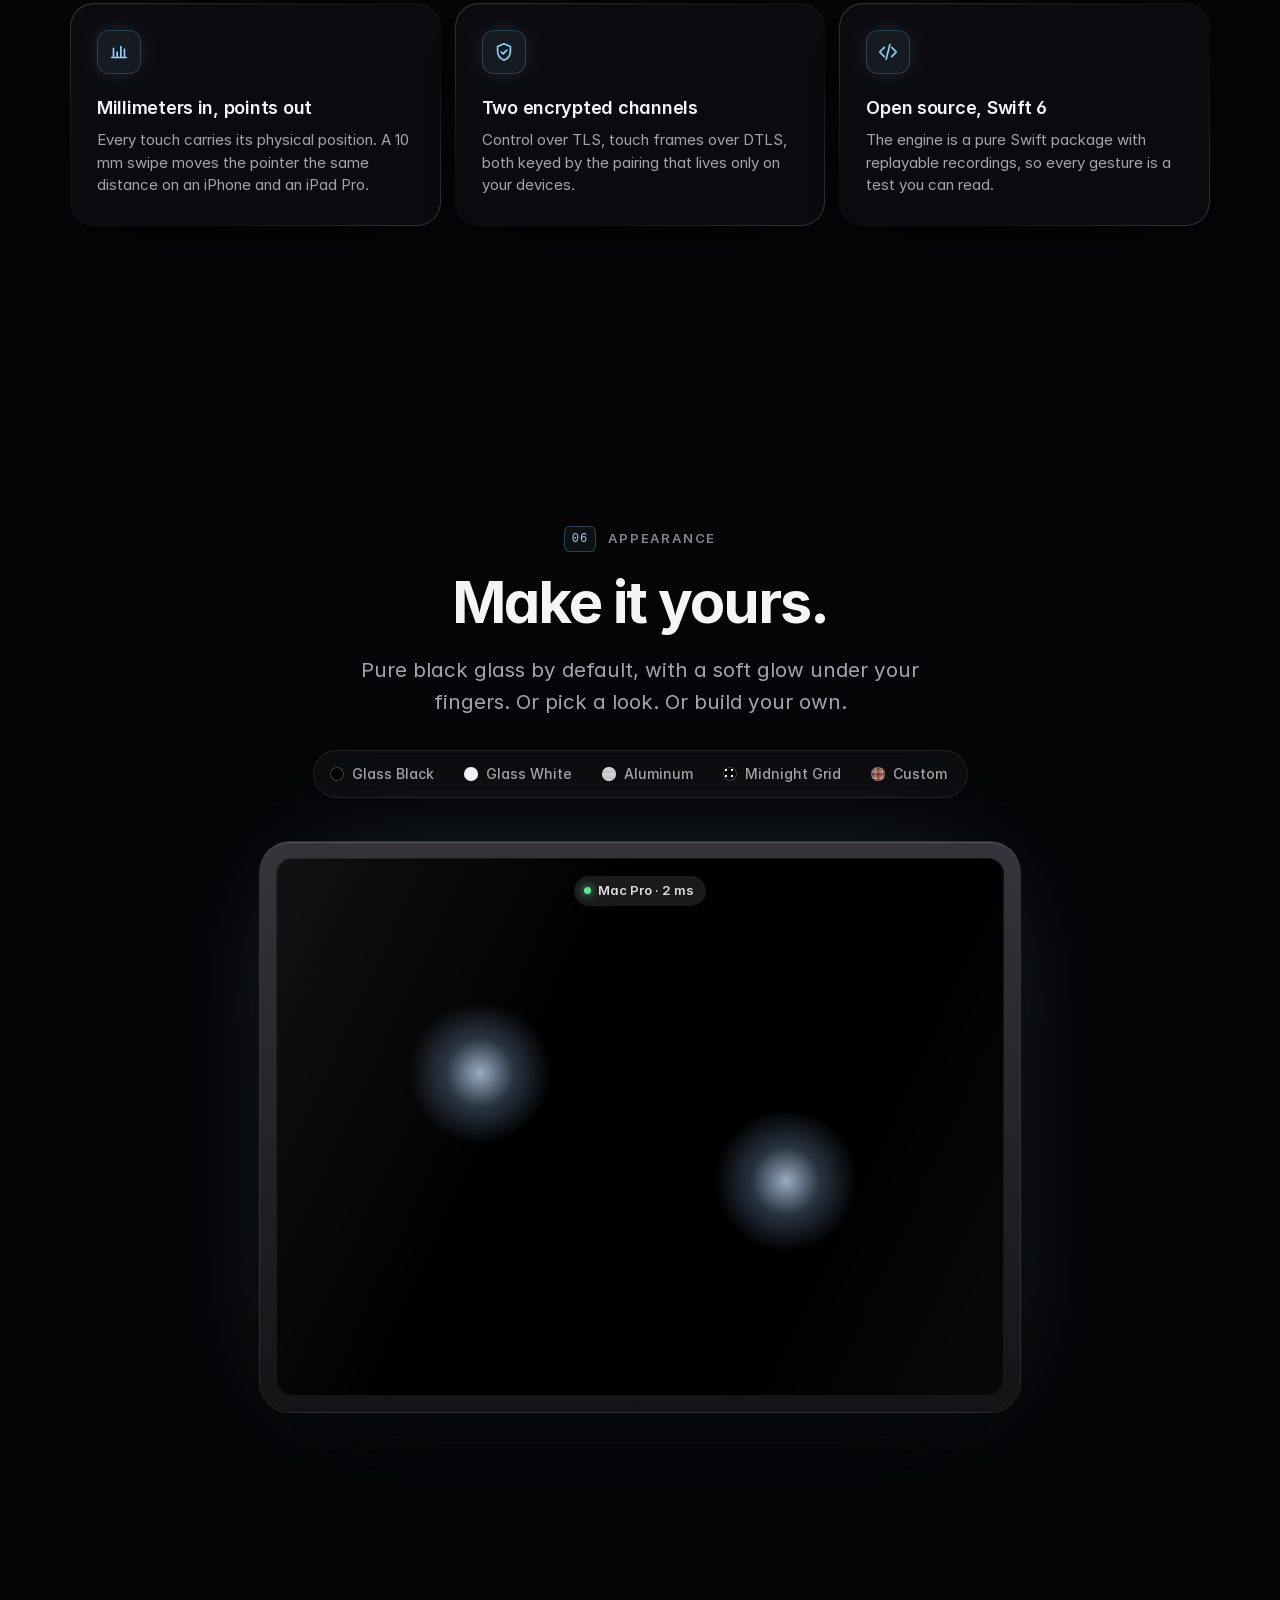
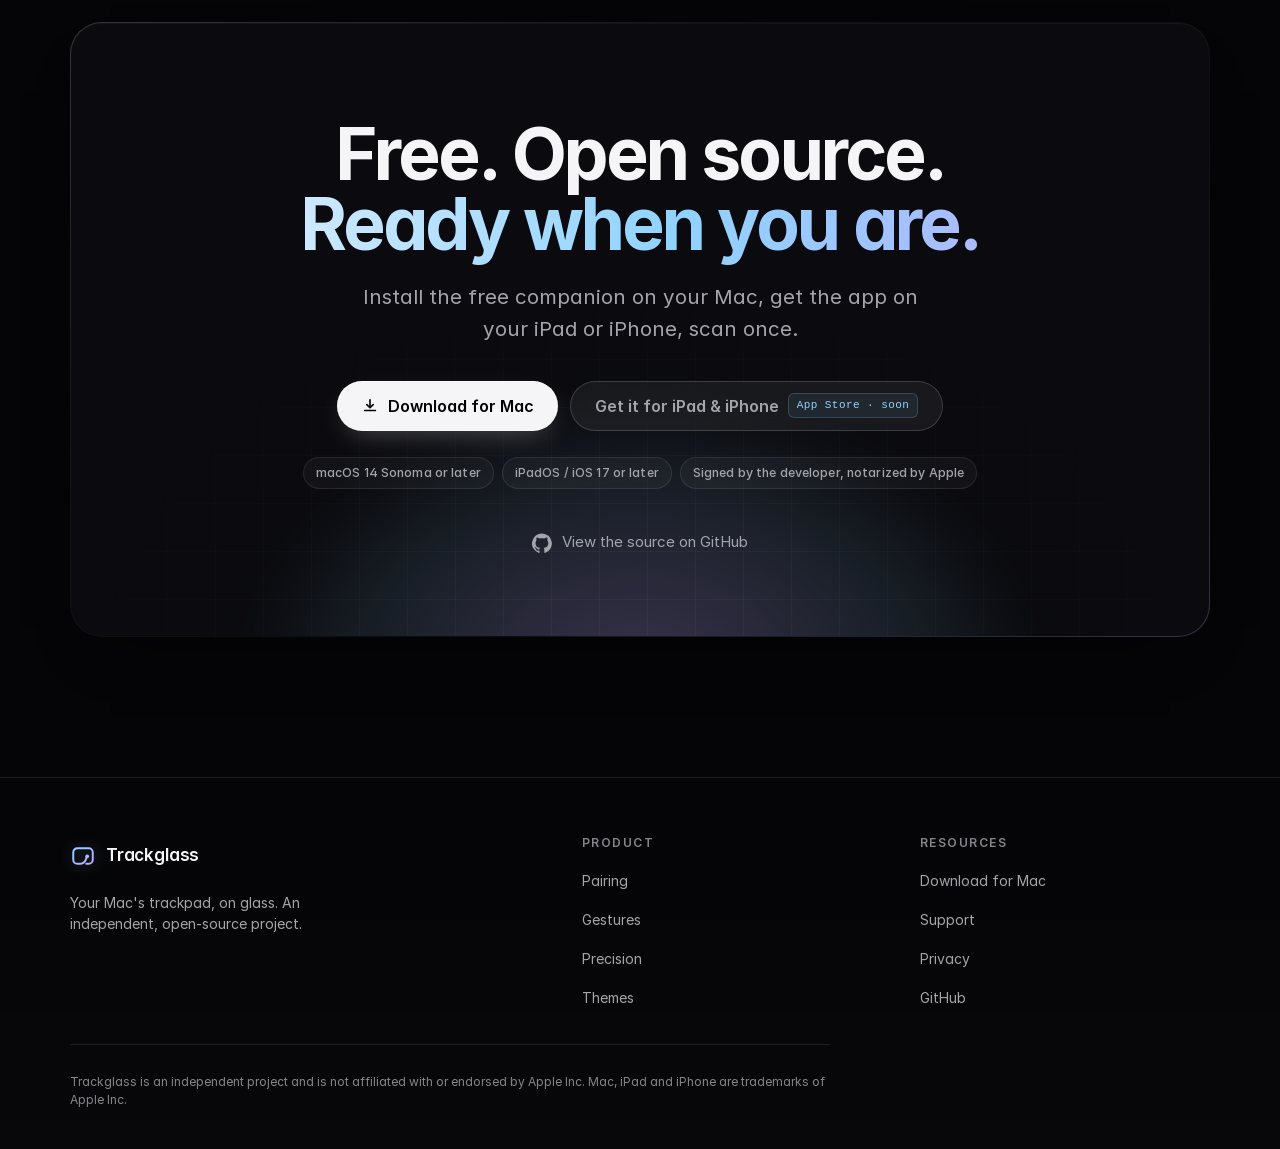
==== commit a6cc1531: "docs: round 2 spec amendments, website, owner checklist" ====
--- a/website/index.html
+++ b/website/index.html
@@ -4,11 +4,13 @@
   <meta charset="utf-8">
   <meta name="viewport" content="width=device-width, initial-scale=1, viewport-fit=cover">
   <title>Trackglass — Your Mac's trackpad, on glass</title>
-  <meta name="description" content="Trackglass turns an iPad or iPhone into a trackpad that behaves exactly like the one built into a Mac. Same gestures, same settings, same feel. Free and open source.">
+  <meta name="description" content="Trackglass turns an iPad or iPhone into a trackpad that works like the one built into a Mac. Same gestures, same settings, same feel. Free and open source.">
+  <link rel="canonical" href="https://simo-hue.github.io/TrackGlass/">
   <meta name="theme-color" content="#050507">
   <meta property="og:type" content="website">
   <meta property="og:title" content="Trackglass — Your Mac's trackpad, on glass">
-  <meta property="og:description" content="Turn an iPad or iPhone into a trackpad that behaves exactly like your Mac's. Free, private, open source.">
+  <meta property="og:description" content="Turn an iPad or iPhone into a trackpad that works like your Mac's. Free, private, open source.">
+  <meta property="og:url" content="https://simo-hue.github.io/TrackGlass/">
   <meta property="og:image" content="https://simo-hue.github.io/TrackGlass/assets/og.png">
   <meta name="twitter:card" content="summary_large_image">
   <meta name="color-scheme" content="dark">
@@ -17,6 +19,8 @@
   <link rel="preload" href="assets/fonts/Inter-Regular.woff2" as="font" type="font/woff2" crossorigin>
   <link rel="preload" href="assets/fonts/Inter-Bold.woff2" as="font" type="font/woff2" crossorigin>
   <link rel="stylesheet" href="styles.css">
+  <!-- Without JavaScript nothing would ever add `.in`: show every revealed block as it is. -->
+  <noscript><style>.reveal { opacity: 1 !important; transform: none !important; filter: none !important; }</style></noscript>
 </head>
 <body>
 
@@ -64,6 +68,7 @@
     <a href="#privacy">Privacy <span>04</span></a>
     <a href="#themes">Themes <span>06</span></a>
     <a href="support.html">Support <span>↗</span></a>
+    <a class="nav__sheet-download" href="https://github.com/simo-hue/TrackGlass/releases/latest">Download for Mac <span>↓</span></a>
   </nav>
 </header>
 
@@ -86,7 +91,7 @@
       <span class="line line--accent">on glass.</span>
     </h1>
     <p class="lede reveal" style="--d:.18s">
-      Trackglass turns an iPad or iPhone into a trackpad that behaves exactly like the one built into a Mac.
+      Trackglass turns an iPad or iPhone into a trackpad that works like the one built into a Mac.
       Same gestures. Same settings. Same feel.
     </p>
     <div class="cta reveal" style="--d:.26s">
@@ -94,7 +99,7 @@
         <svg viewBox="0 0 20 20" aria-hidden="true"><path d="M10 3v9m0 0 3.5-3.5M10 12 6.5 8.5M4 15h12" fill="none" stroke="currentColor" stroke-width="1.8" stroke-linecap="round" stroke-linejoin="round"/></svg>
         Download for Mac
       </a>
-      <a class="btn btn--ghost" href="APPSTORE_URL">
+      <a class="btn btn--ghost" href="support.html#get-the-app" data-appstore="APPSTORE_URL">
         Get it for iPad &amp; iPhone
         <svg viewBox="0 0 16 16" aria-hidden="true"><path d="M6 3l5 5-5 5" fill="none" stroke="currentColor" stroke-width="1.6" stroke-linecap="round" stroke-linejoin="round"/></svg>
       </a>
@@ -234,12 +239,15 @@
 
       <!-- Floating glass readouts -->
       <div class="float float--a" aria-hidden="true"><b>120<small>Hz</small></b><span>touch sampling</span></div>
-      <div class="float float--b" aria-hidden="true"><b>2<small>ms</small></b><span>round trip</span></div>
       <div class="float float--c" aria-hidden="true"><i class="float__lock"></i><span>TLS · DTLS encrypted</span></div>
     </div>
-    <div class="caption" id="heroCaption" aria-live="polite">
-      <span class="caption__label" id="captionLabel">Point</span>
-      <span class="caption__steps" id="captionSteps"></span>
+    <div class="caption" id="heroCaption">
+      <span class="caption__label" id="captionLabel" aria-hidden="true">Point</span>
+      <span class="caption__steps" id="captionSteps" aria-hidden="true"></span>
+      <button class="motion-toggle" id="motionToggle" type="button" aria-pressed="false">
+        <svg viewBox="0 0 16 16" aria-hidden="true"><path class="motion-toggle__pause" d="M5 3v10M11 3v10" fill="none" stroke="currentColor" stroke-width="2" stroke-linecap="round"/><path class="motion-toggle__play" d="M5 3l8 5-8 5z" fill="currentColor"/></svg>
+        <span class="motion-toggle__label">Pause animations</span>
+      </button>
     </div>
   </div>
 </section>
@@ -264,15 +272,15 @@
         <ol class="steps" id="pairSteps">
           <li class="step is-active" data-step="0">
             <span class="step__n">1</span>
-            <div><h3>Open Pairing on your Mac.</h3><p>Trackglass for Mac lives in the menu bar. Choose <em>Pair a device</em> and it shows a code.</p></div>
+            <div><h3>Open Pairing on your Mac.</h3><p>Trackglass for Mac lives in the menu bar. Choose <em>Pair a device…</em> and it shows a code.</p></div>
           </li>
           <li class="step" data-step="1">
             <span class="step__n">2</span>
-            <div><h3>Point your iPad at it.</h3><p>The camera reads the code. No typing, no accounts, no passwords. Prefer a 6-digit code? That works too.</p></div>
+            <div><h3>Point your iPad at it.</h3><p>The camera reads the code. No typing, no accounts, no passwords. Prefer a 6-digit code? Tap <em>Use a code instead</em>.</p></div>
           </li>
           <li class="step" data-step="2">
             <span class="step__n">3</span>
-            <div><h3>That's it. Forever.</h3><p>Both devices keep an encrypted key. Next time they simply find each other, even with no router around.</p></div>
+            <div><h3>Allow it on the Mac. That's it.</h3><p>Click <em>Allow</em> when your Mac asks. Both devices work out the same key without ever sending it, and next time they find each other on your Wi‑Fi network.</p></div>
           </li>
         </ol>
         <div class="pair__progress" aria-hidden="true"><i id="pairBar"></i></div>
@@ -337,14 +345,14 @@
       </p>
     </div>
     <ul class="cards" id="gestureCards">
-      <li class="card reveal" data-spot><div class="pad g-tap"><i></i></div><span class="card__tag">1 finger</span><h3>Tap to click</h3><p>One finger. A haptic tick on the glass tells you it landed.</p></li>
+      <li class="card reveal" data-spot><div class="pad g-tap"><i></i></div><span class="card__tag">1 finger</span><h3>Tap to click</h3><p>One finger. On iPhone, a haptic tick tells you it landed.</p></li>
       <li class="card reveal" data-spot style="--d:.05s"><div class="pad g-tap2"><i></i><i></i></div><span class="card__tag">2 fingers</span><h3>Secondary click</h3><p>Two-finger tap, or a corner, whichever your Mac is set to.</p></li>
       <li class="card reveal" data-spot style="--d:.1s"><div class="pad g-scroll"><i></i><i></i></div><span class="card__tag">2 fingers</span><h3>Scroll with momentum</h3><p>Flick and it coasts. Touch and it stops. Natural or not, your call.</p></li>
       <li class="card reveal" data-spot style="--d:.15s"><div class="pad g-pinch"><i></i><i></i></div><span class="card__tag">2 fingers</span><h3>Pinch to zoom</h3><p>Smooth, continuous magnification in Safari, Preview, Maps and more.</p></li>
       <li class="card reveal" data-spot style="--d:.2s"><div class="pad g-rotate"><i></i><i></i></div><span class="card__tag">2 fingers</span><h3>Rotate</h3><p>Turn two fingers and the photo turns with them.</p></li>
-      <li class="card reveal" data-spot style="--d:.25s"><div class="pad g-swipe"><i></i><i></i><i></i></div><span class="card__tag">3–4 fingers</span><h3>Swipe between Spaces</h3><p>Three or four fingers sideways, tracking your hand live.</p></li>
+      <li class="card reveal" data-spot style="--d:.25s"><div class="pad g-swipe"><i></i><i></i><i></i></div><span class="card__tag">3–4 fingers</span><h3>Swipe between Spaces</h3><p>Three or four fingers sideways. On macOS 14–26 the Space follows your hand live; on macOS 27 it switches when you lift.</p></li>
       <li class="card reveal" data-spot style="--d:.3s"><div class="pad g-mission"><i></i><i></i><i></i><i></i></div><span class="card__tag">4 fingers</span><h3>Mission Control</h3><p>Four fingers up to see everything, down for App Exposé.</p></li>
-      <li class="card reveal" data-spot style="--d:.35s"><div class="pad g-force"><i></i></div><span class="card__tag">Press &amp; hold</span><h3>Force click</h3><p>Press and hold for Look Up and Quick Look, with a two-stage haptic.</p></li>
+      <li class="card reveal" data-spot style="--d:.35s"><div class="pad g-force"><i></i></div><span class="card__tag">Hold still</span><h3>Look Up</h3><p>Hold one finger still to look up the word under the pointer. On iPhone a haptic confirms it.</p></li>
     </ul>
   </div>
 </section>
@@ -394,12 +402,12 @@
 </section>
 
 <!-- ============================ SPEED ============================ -->
-<section class="section section--stats" id="speed">
+<section class="section section--stats" id="stats">
   <div class="container">
     <ul class="stats">
       <li class="stat reveal"><b><span data-count="120">0</span><small>Hz</small></b><span>touch sampling on ProMotion displays</span></li>
-      <li class="stat reveal" style="--d:.06s"><b>&lt;<span data-count="12">0</span><small>ms</small></b><span>touch to pointer, on your local network</span></li>
-      <li class="stat reveal" style="--d:.12s"><b><span data-count="0">0</span><small>bytes</small></b><span>leave your network. Ever.</span></li>
+      <li class="stat reveal" style="--d:.06s"><b>TLS<small>+DTLS</small></b><span>every connection encrypted, keys only on your devices</span></li>
+      <li class="stat reveal" style="--d:.12s"><b><span data-count="0">0</span><small>accounts</small></b><span>no sign-up, no cloud, no analytics</span></li>
       <li class="stat reveal" style="--d:.18s"><b>Free</b><span>and open source, for everyone</span></li>
     </ul>
   </div>
@@ -410,10 +418,11 @@
   <div class="container split split--reverse">
     <div class="split__text">
       <p class="eyebrow reveal"><b>04</b> Privacy</p>
-      <h2 class="headline reveal" style="--d:.06s">Nothing leaves your network.</h2>
+      <h2 class="headline reveal" style="--d:.06s">Your touches never leave your network.</h2>
       <p class="lede reveal" style="--d:.12s">
         No account. No cloud. No analytics. Pairing uses a one-time code shown on your Mac, and every session is
-        encrypted with keys only your two devices hold. Peer-to-peer Wi‑Fi means it works even with no router at all.
+        encrypted with keys only your two devices hold. Both devices just need to be on the same Wi‑Fi network.
+        The only other traffic is the Mac app checking GitHub for updates once a day.
       </p>
       <ul class="checks reveal" style="--d:.18s">
         <li>Encrypted on every connection</li>
@@ -522,12 +531,12 @@
           <svg viewBox="0 0 20 20" aria-hidden="true"><path d="M10 3v9m0 0 3.5-3.5M10 12 6.5 8.5M4 15h12" fill="none" stroke="currentColor" stroke-width="1.8" stroke-linecap="round" stroke-linejoin="round"/></svg>
           Download for Mac
         </a>
-        <a class="btn btn--ghost" href="APPSTORE_URL">Get it for iPad &amp; iPhone</a>
+        <a class="btn btn--ghost" href="support.html#get-the-app" data-appstore="APPSTORE_URL">Get it for iPad &amp; iPhone</a>
       </div>
       <ul class="chips chips--center" aria-label="Requirements">
         <li>macOS 14 Sonoma or later</li>
         <li>iPadOS / iOS 17 or later</li>
-        <li>Signed &amp; notarized by Apple</li>
+        <li>Signed by the developer, notarized by Apple</li>
       </ul>
       <a class="gh" href="https://github.com/simo-hue/TrackGlass">
         <svg viewBox="0 0 24 24" aria-hidden="true"><path fill="currentColor" d="M12 .5a12 12 0 0 0-3.8 23.4c.6.1.8-.3.8-.6v-2.2c-3.3.7-4-1.4-4-1.4-.6-1.4-1.4-1.8-1.4-1.8-1.1-.7.1-.7.1-.7 1.2.1 1.8 1.2 1.8 1.2 1.1 1.9 2.8 1.3 3.5 1 .1-.8.4-1.3.8-1.6-2.7-.3-5.5-1.3-5.5-5.9 0-1.3.5-2.4 1.2-3.2-.1-.3-.5-1.5.1-3.2 0 0 1-.3 3.3 1.2a11.5 11.5 0 0 1 6 0c2.3-1.5 3.3-1.2 3.3-1.2.6 1.7.2 2.9.1 3.2.8.8 1.2 1.9 1.2 3.2 0 4.6-2.8 5.6-5.5 5.9.4.4.8 1.1.8 2.2v3.3c0 .3.2.7.8.6A12 12 0 0 0 12 .5z"/></svg>
--- a/website/styles.css
+++ b/website/styles.css
@@ -441,7 +441,7 @@
 .hint__k { font-weight: 600; color: var(--fg-2); padding: 3px 8px; border: 1px solid var(--line-2); border-radius: 6px; font-size: 11px; letter-spacing: .04em; text-transform: uppercase; background: var(--glass); }
 .hint.is-hidden { opacity: 0; }
 
-.caption { display: flex; align-items: center; justify-content: center; gap: 16px; margin-top: 8px; min-height: 28px; }
+.caption { position: relative; z-index: 2; display: flex; align-items: center; justify-content: center; flex-wrap: wrap; gap: 16px; margin-top: 8px; min-height: 28px; } /* above the iPad's untransformed box, which extends below the stage */
 .caption__label { font-size: 14px; font-weight: 600; color: var(--fg-2); min-width: 120px; text-align: right; letter-spacing: .02em; }
 .caption__steps { display: flex; gap: 6px; }
 .caption__steps i { width: 24px; height: 3px; border-radius: 2px; background: rgba(255,255,255,.14); transition: background .3s; }
@@ -742,6 +742,8 @@
   .stat { border-left: 0; }
   .stat:nth-child(n+2) { border-top: 1px solid var(--line); }
   .cta .btn { width: 100%; justify-content: center; }
+  /* The App Store button carries an "App Store · soon" chip: let it wrap instead of overflowing narrow phones. */
+  .cta .btn { white-space: normal; height: auto; min-height: 50px; padding: 10px 20px; flex-wrap: wrap; row-gap: 6px; text-align: center; }
   .caption__label { min-width: 0; }
   .hint { display: none; }
   .nav__gh { display: none; }
@@ -763,6 +765,29 @@
   .bg__aurora { filter: blur(60px); }
 }
 
+/* Very narrow phones: the brand, the menu button and a download pill do not fit side by side. The pill moves into
+   the menu sheet; the hero's own Download button is right below. */
+@media (max-width: 420px) {
+  .nav__actions .btn--small { display: none; }
+}
+.nav__sheet .nav__sheet-download { display: none; }
+@media (max-width: 420px) {
+  .nav__sheet .nav__sheet-download { display: flex; }
+}
+
+/* Pause / play for the looping demo and ticker (WCAG 2.2.2) */
+.motion-toggle { display: inline-flex; align-items: center; gap: 8px; min-height: 44px; padding: 0 14px; border-radius: 999px; border: 1px solid var(--line); background: var(--glass); color: var(--fg-2); font: inherit; font-size: 13px; font-weight: 500; cursor: pointer; }
+.motion-toggle:hover { color: var(--fg); border-color: var(--line-2); }
+.motion-toggle:focus-visible { outline: 2px solid var(--accent-a); outline-offset: 2px; }
+.motion-toggle svg { width: 14px; height: 14px; }
+.motion-toggle__play { display: none; }
+html.is-paused .motion-toggle__pause { display: none; }
+html.is-paused .motion-toggle__play { display: inline; }
+html.is-paused .ticker__track,
+html.is-paused .halo--loop, html.is-paused .pad i, html.is-paused .net__flow, html.is-paused .net__halo,
+html.is-paused .cam__scan, html.is-paused .beam, html.is-paused .float, html.is-paused .badge__dot,
+html.is-paused .bg__aurora, html.is-paused .bg__grain, html.is-paused .line--accent { animation-play-state: paused !important; }
+
 /* Touch devices */
 @media (pointer: coarse) {
   .seg button { height: 44px; padding: 0 18px 0 14px; }
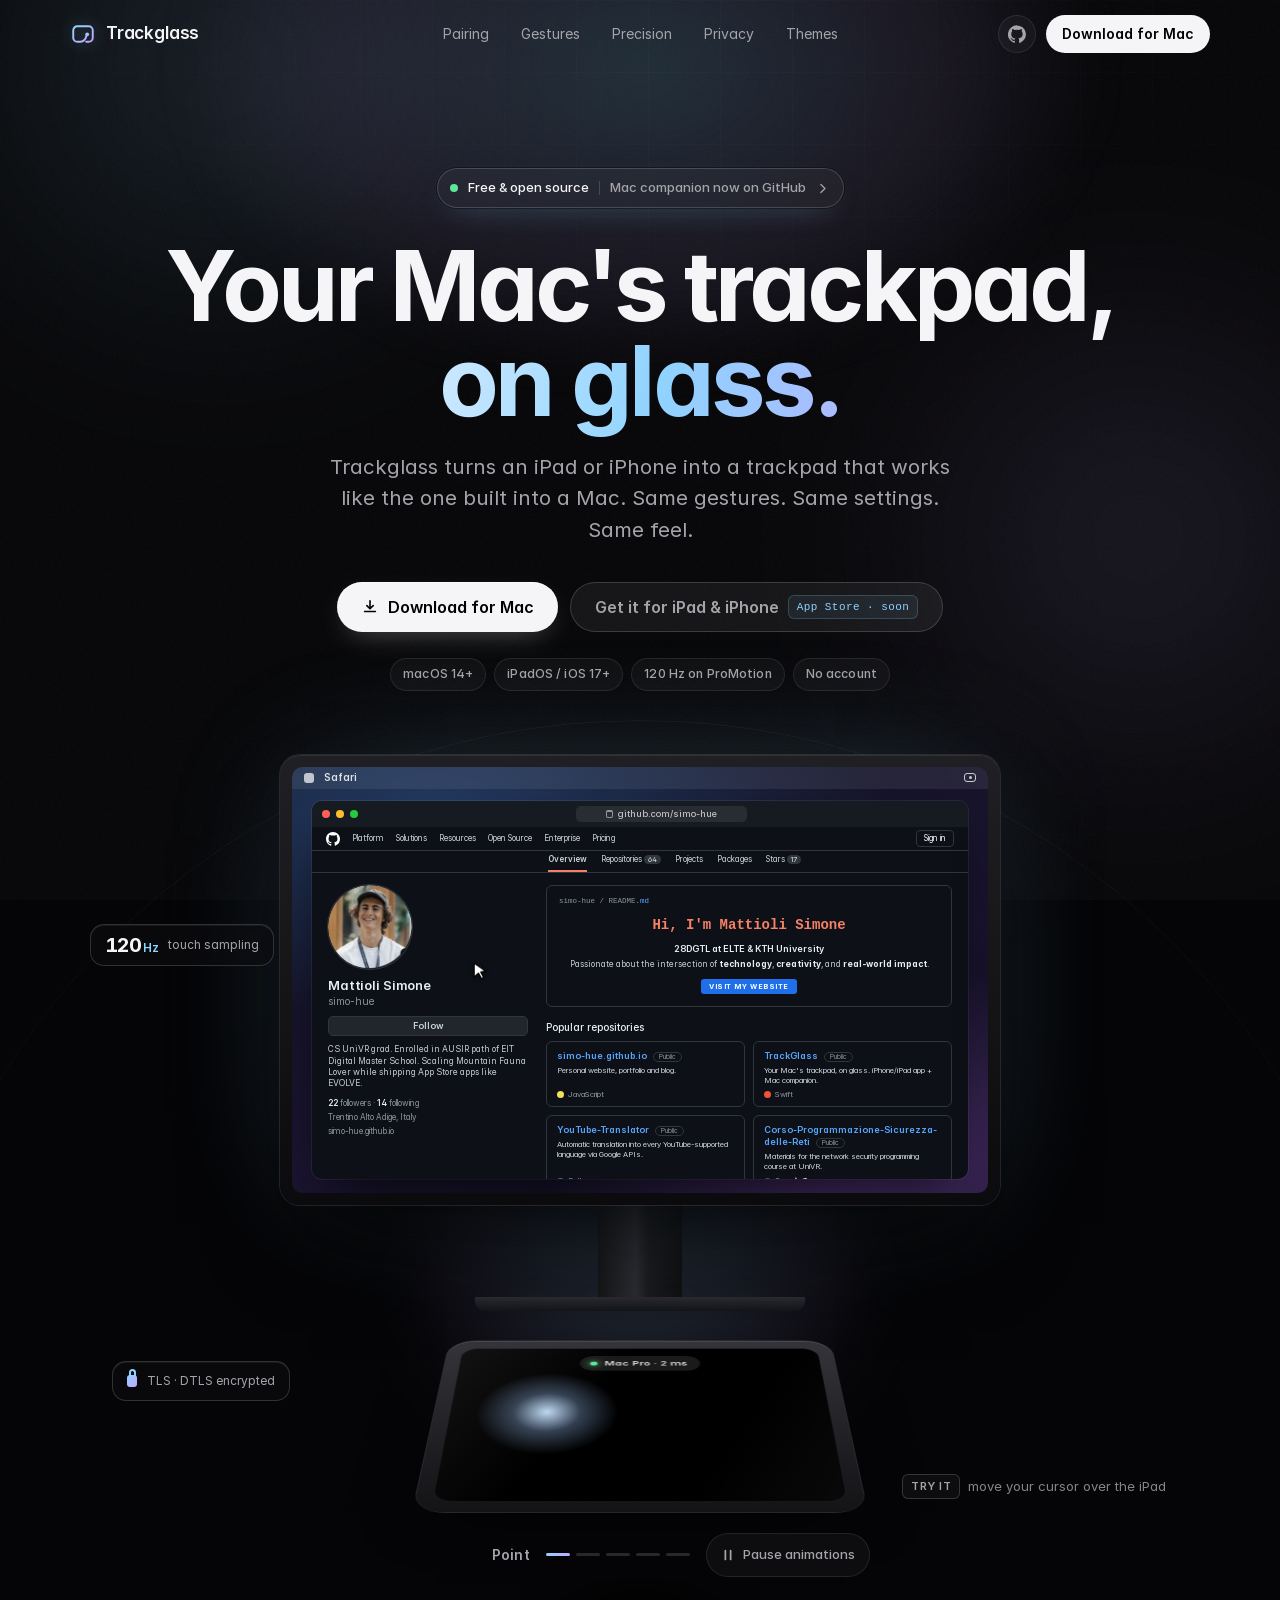
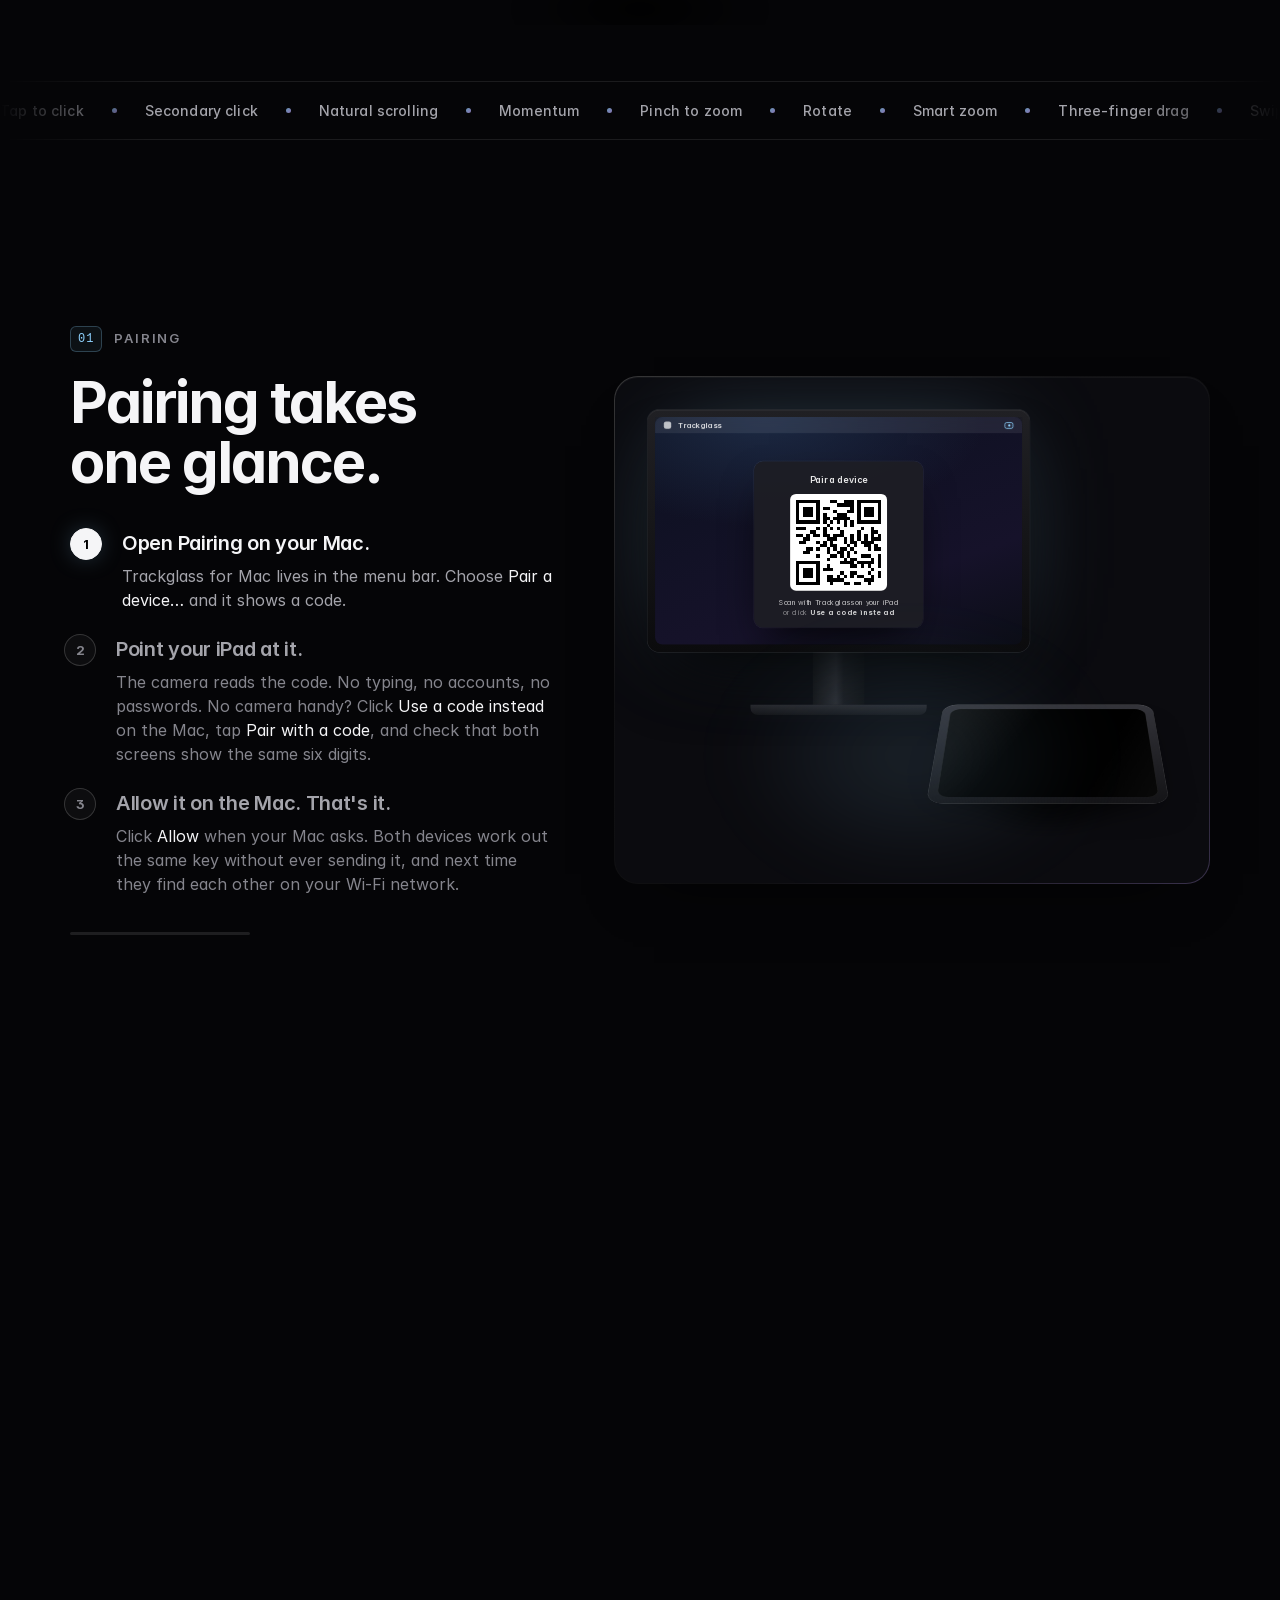
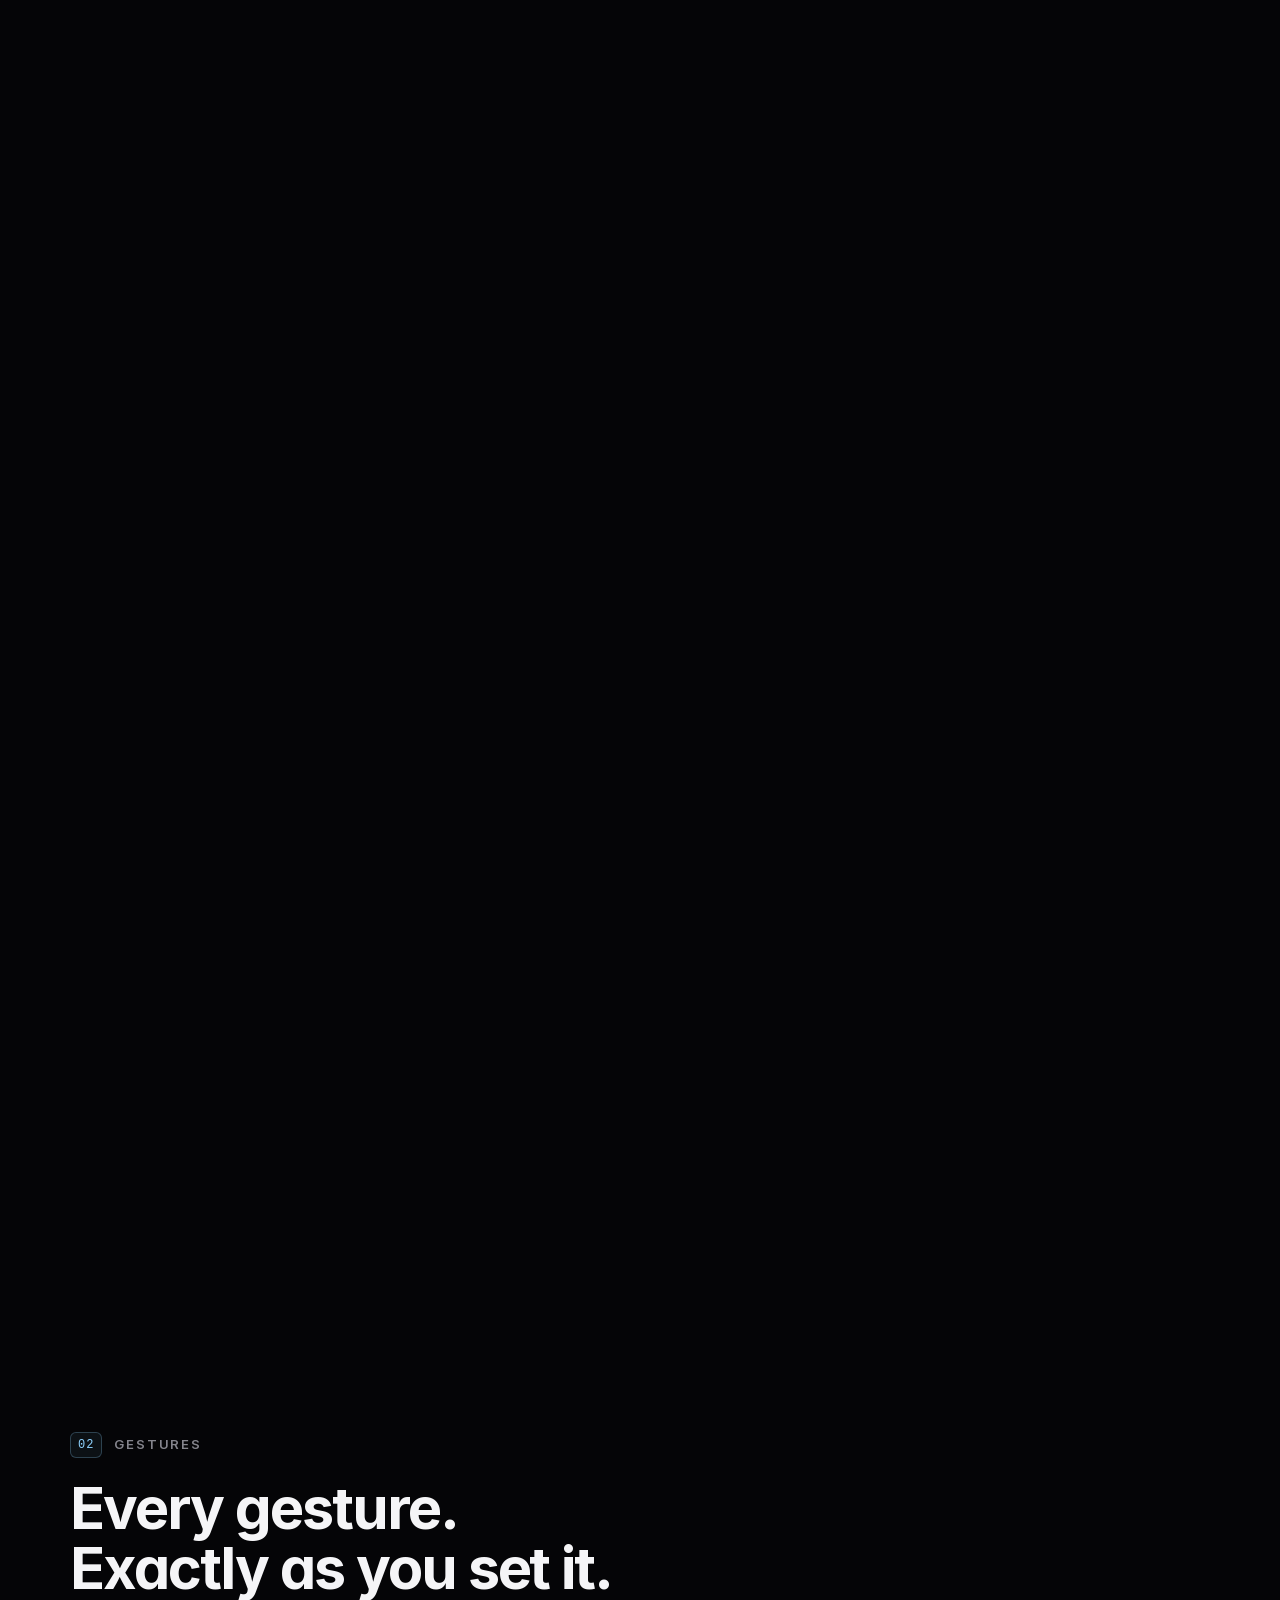
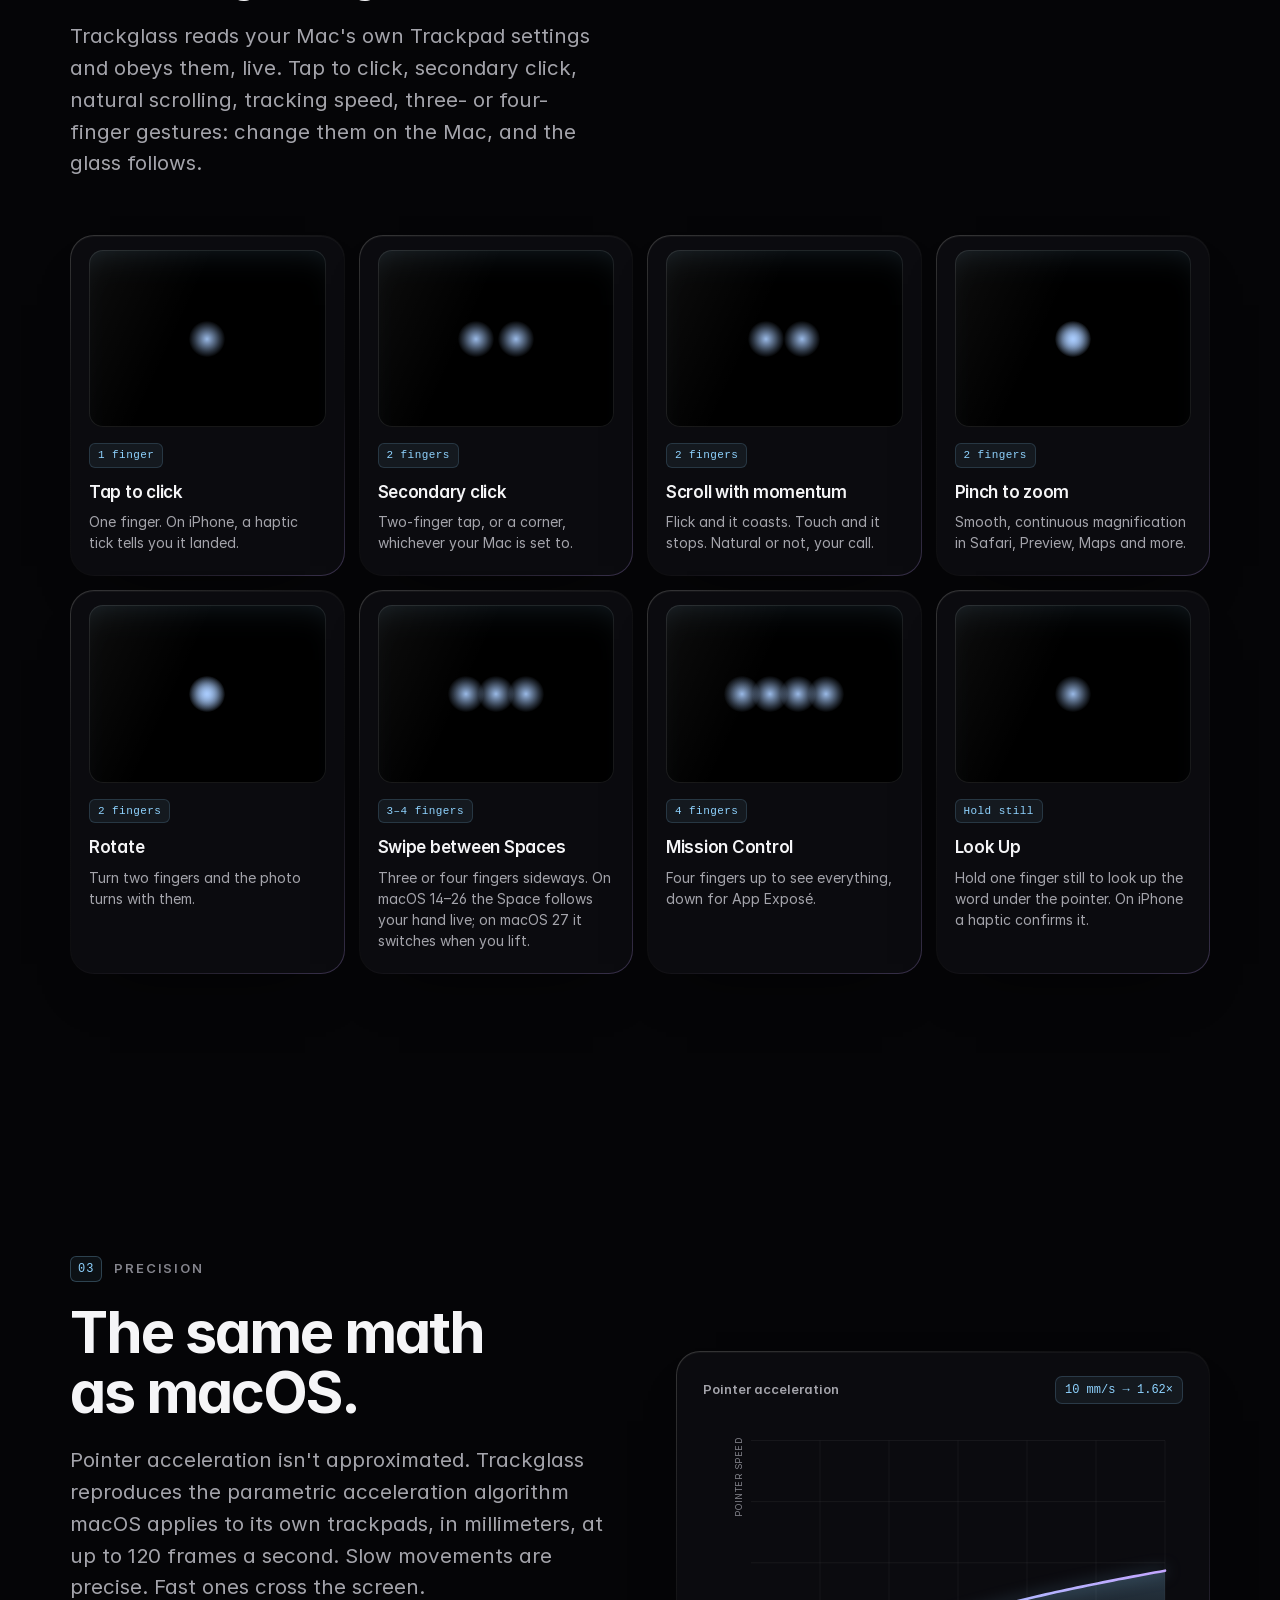
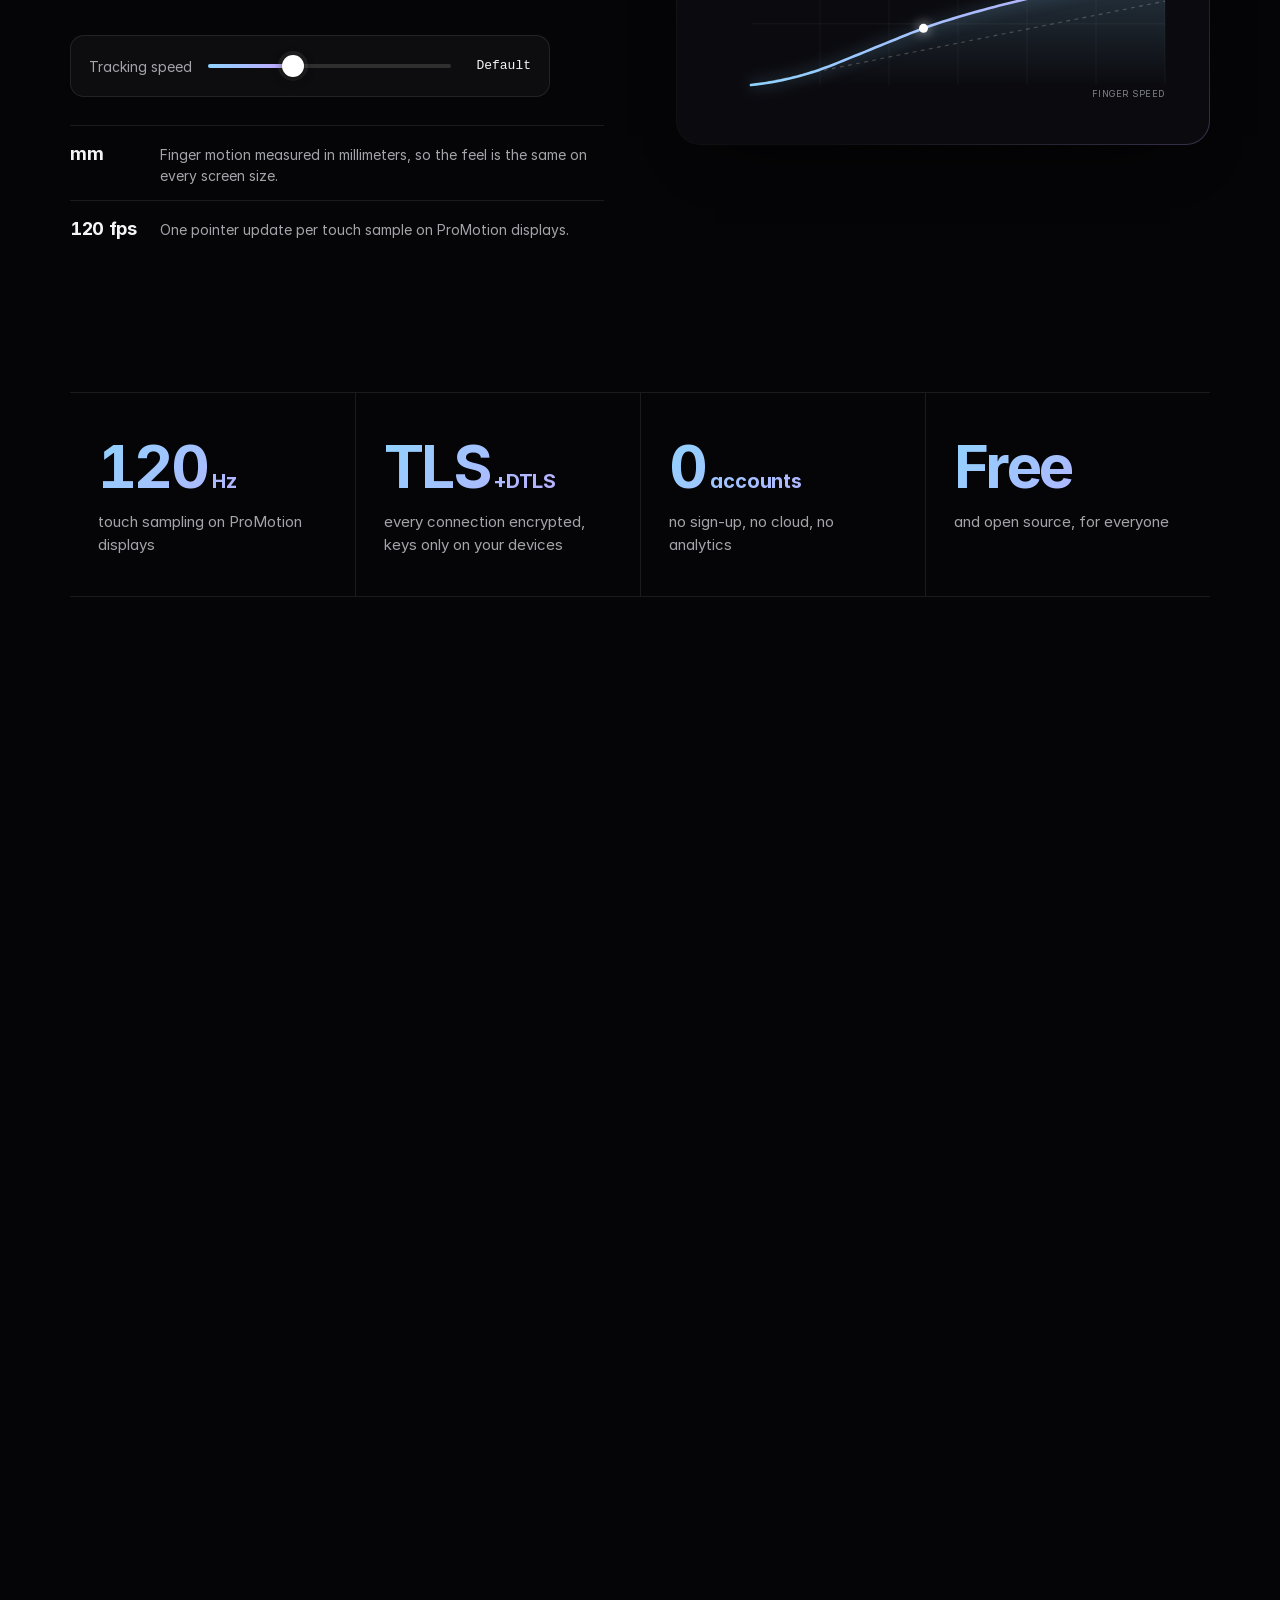
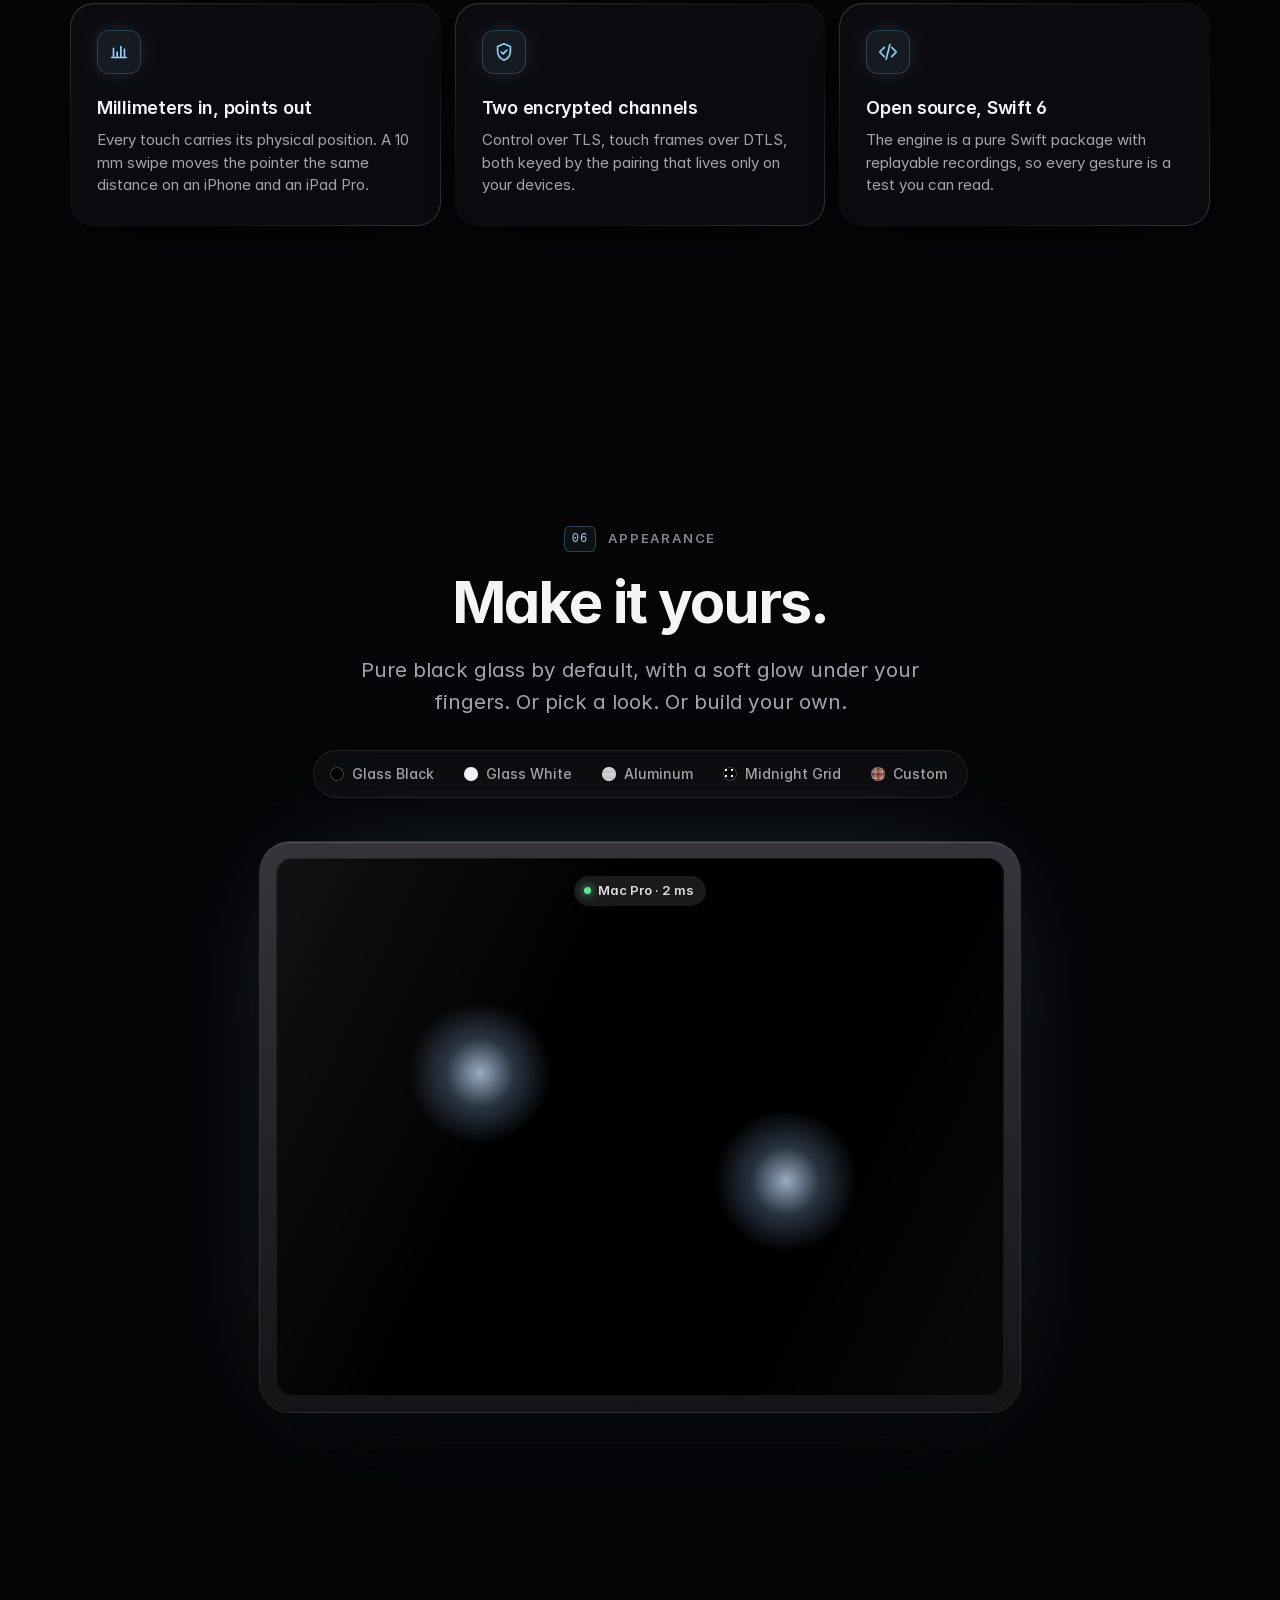
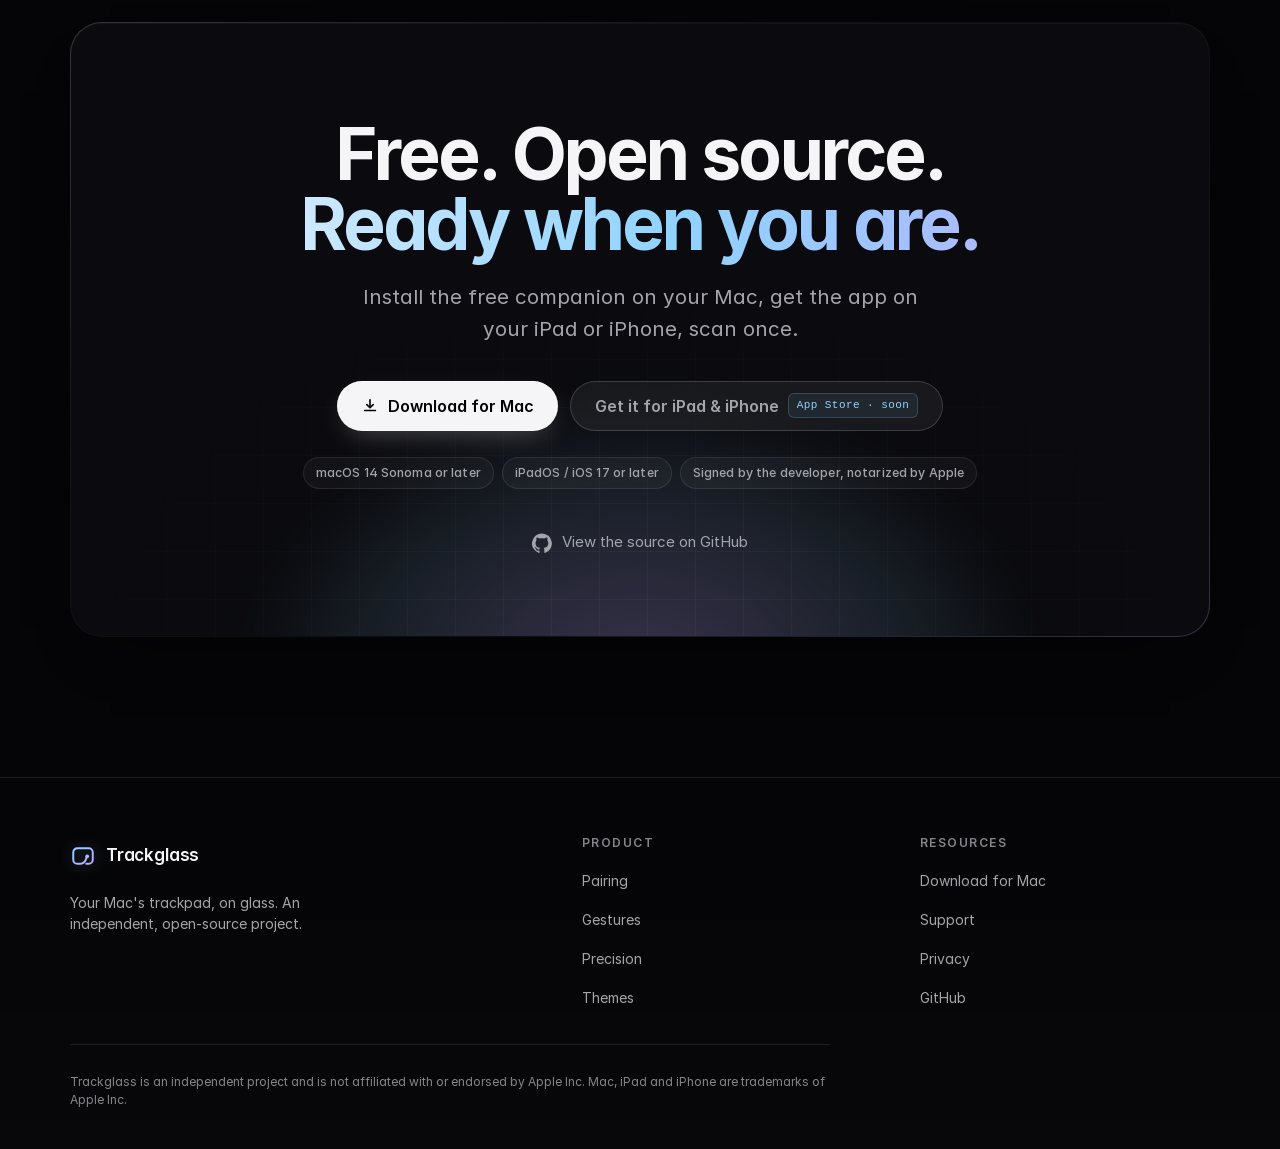
==== commit a5405ef9: "docs: round 4 review fixes and spec amendments" ====
--- a/website/index.html
+++ b/website/index.html
@@ -276,7 +276,7 @@
           </li>
           <li class="step" data-step="1">
             <span class="step__n">2</span>
-            <div><h3>Point your iPad at it.</h3><p>The camera reads the code. No typing, no accounts, no passwords. Prefer a 6-digit code? Tap <em>Use a code instead</em>.</p></div>
+            <div><h3>Point your iPad at it.</h3><p>The camera reads the code. No typing, no accounts, no passwords. No camera handy? Click <em>Use a code instead</em> on the Mac, tap <em>Pair with a code</em>, and check that both screens show the same six digits.</p></div>
           </li>
           <li class="step" data-step="2">
             <span class="step__n">3</span>
@@ -298,7 +298,7 @@
                     <div class="pairwin" id="pairWin">
                       <div class="pairwin__title">Pair a device</div>
                       <div class="qr" id="qr"></div>
-                      <div class="pairwin__sub">Scan with Trackglass on your iPad<br><span>or use a code · <b>482 915</b></span></div>
+                      <div class="pairwin__sub">Scan with Trackglass on your iPad<br><span>or click <b>Use a code instead</b></span></div>
                       <div class="pairwin__done" id="pairDone">
                         <svg viewBox="0 0 24 24" aria-hidden="true"><path d="M5 12.5l4.5 4.5L19 7.5" fill="none" stroke="currentColor" stroke-width="2.4" stroke-linecap="round" stroke-linejoin="round"/></svg>
                         Paired with iPad Pro
